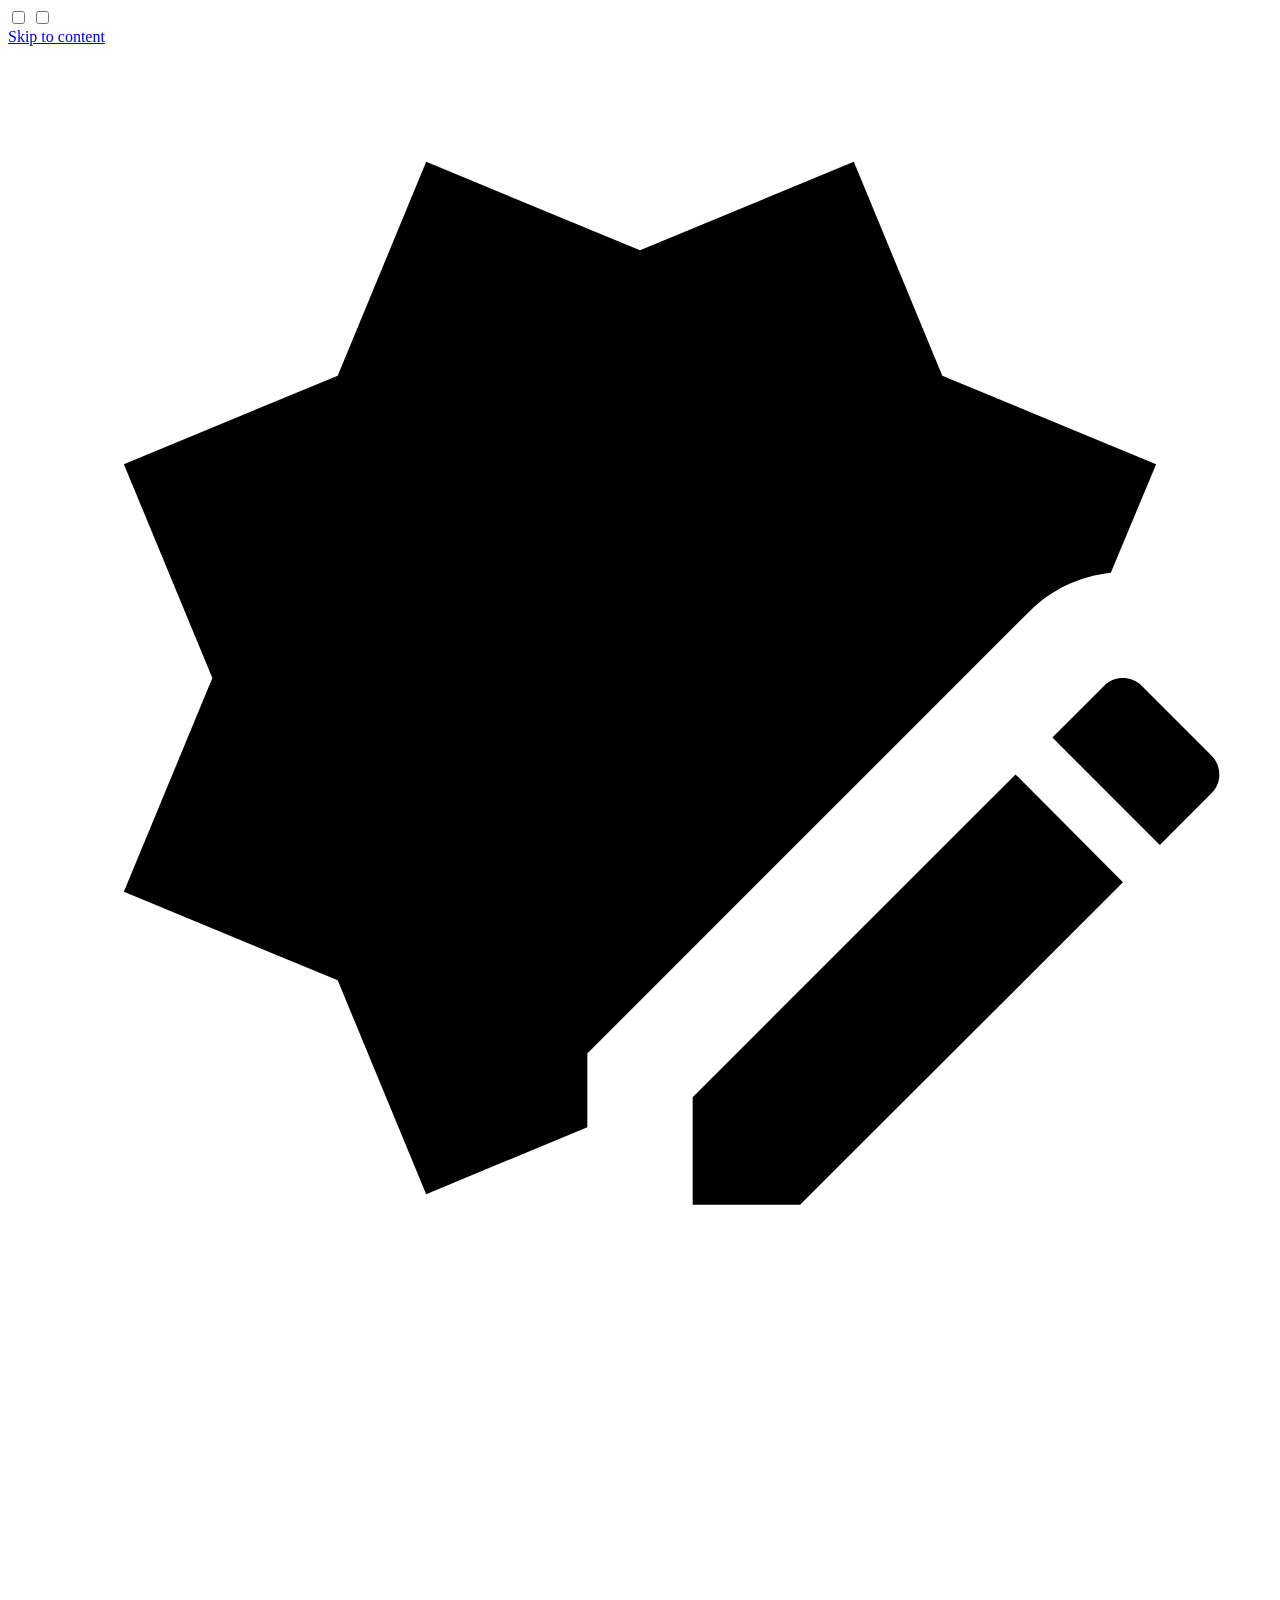
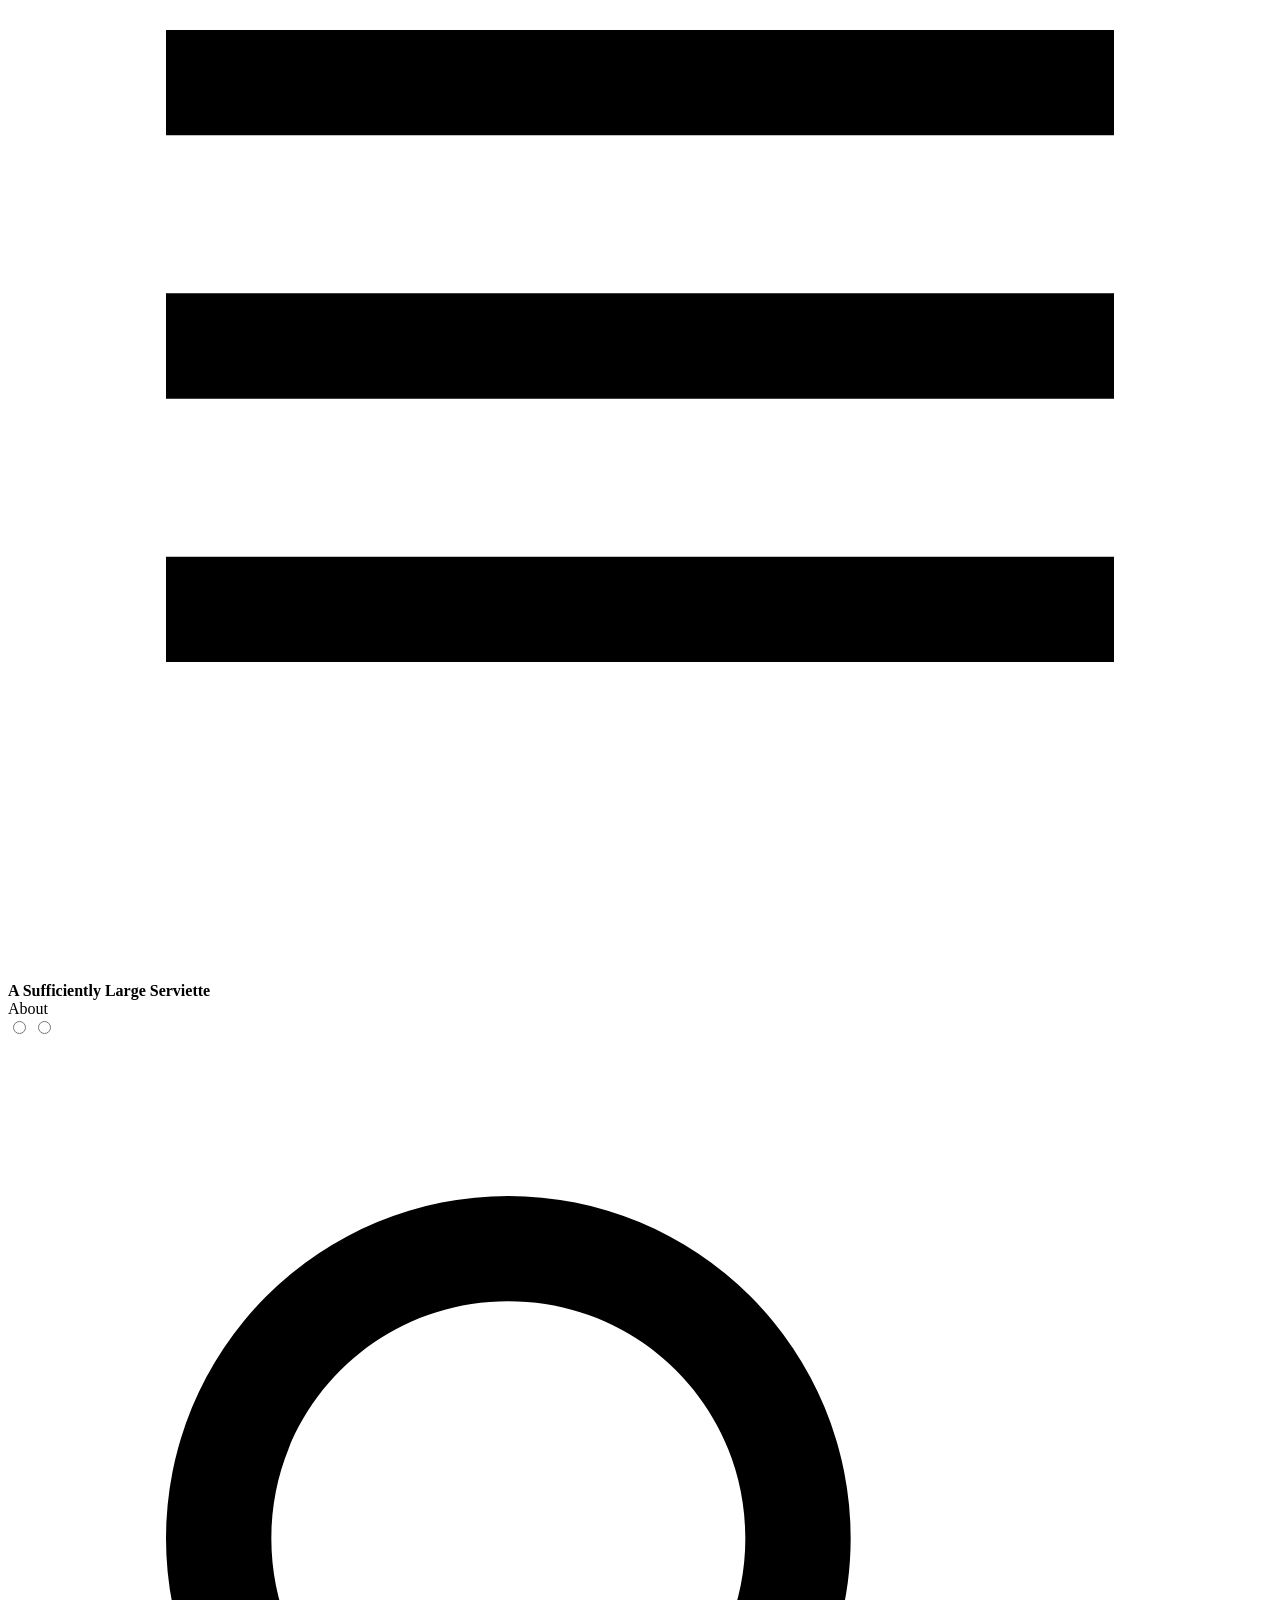
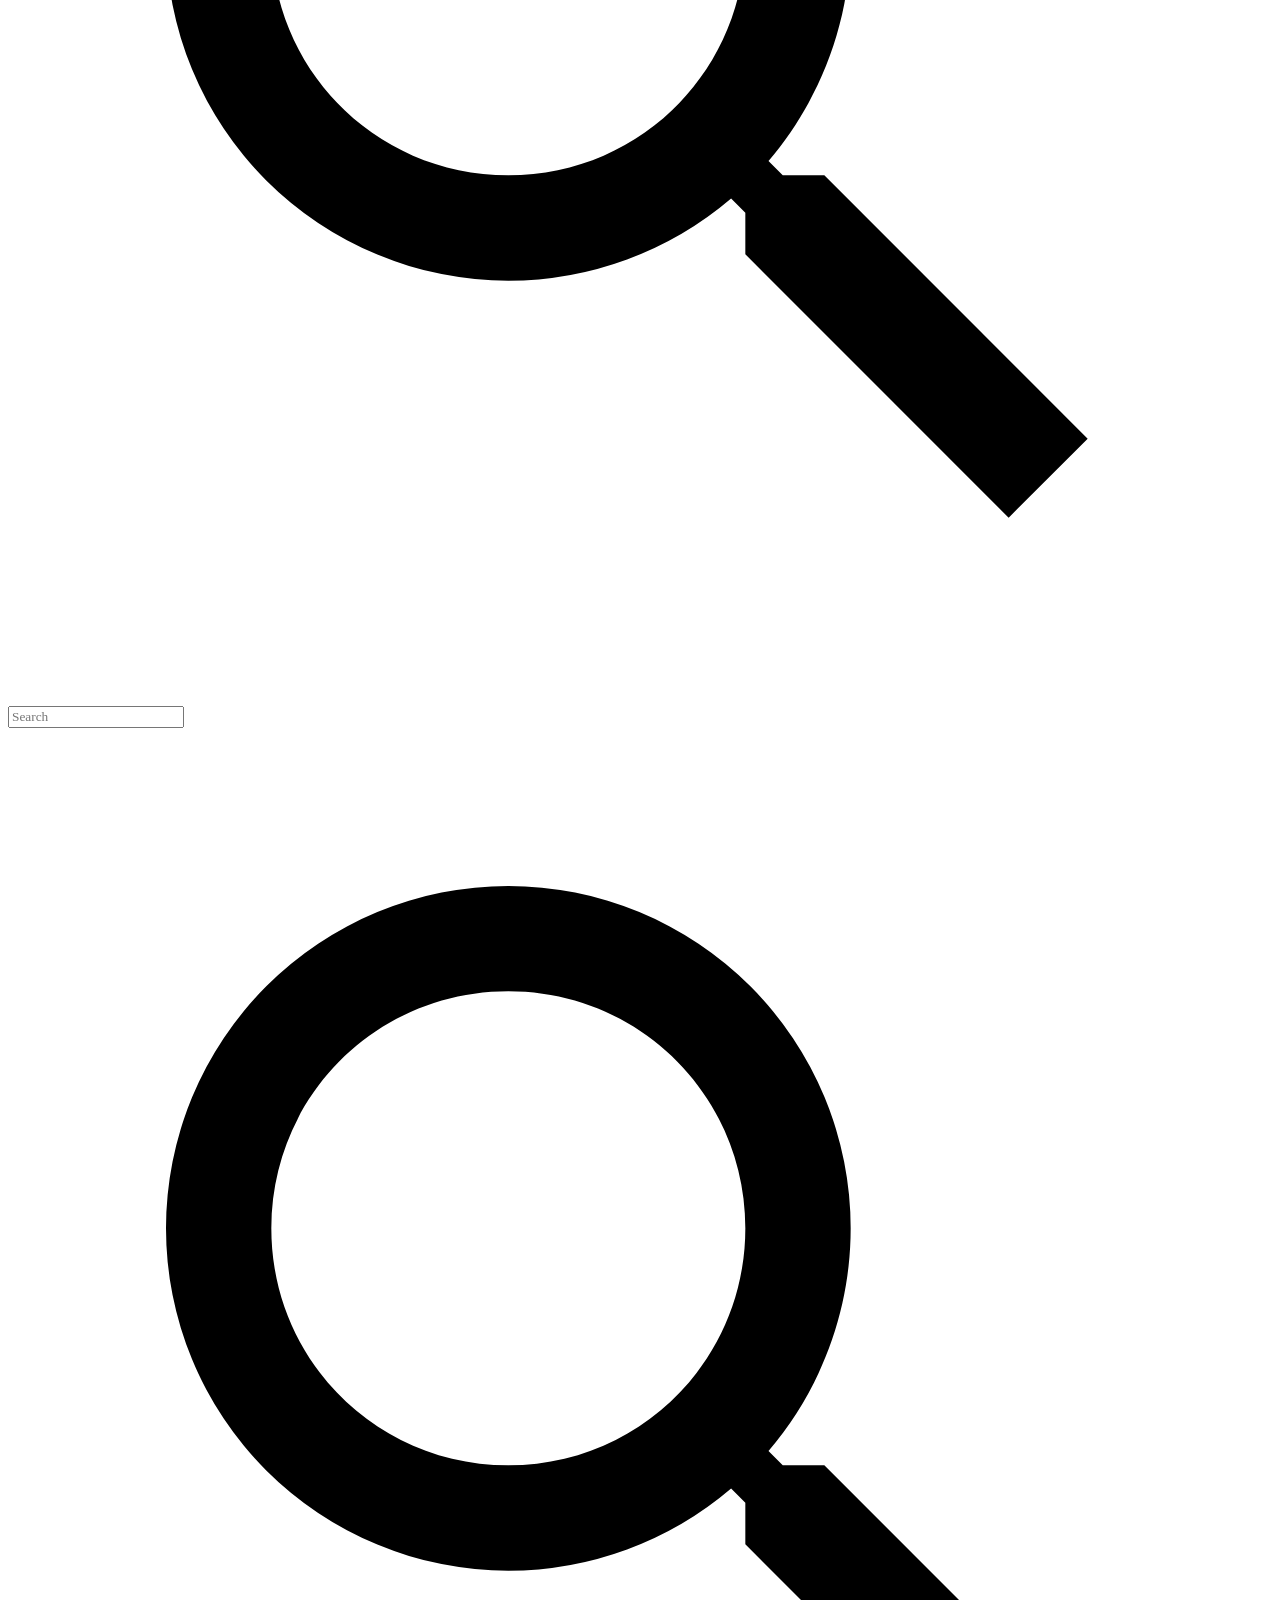
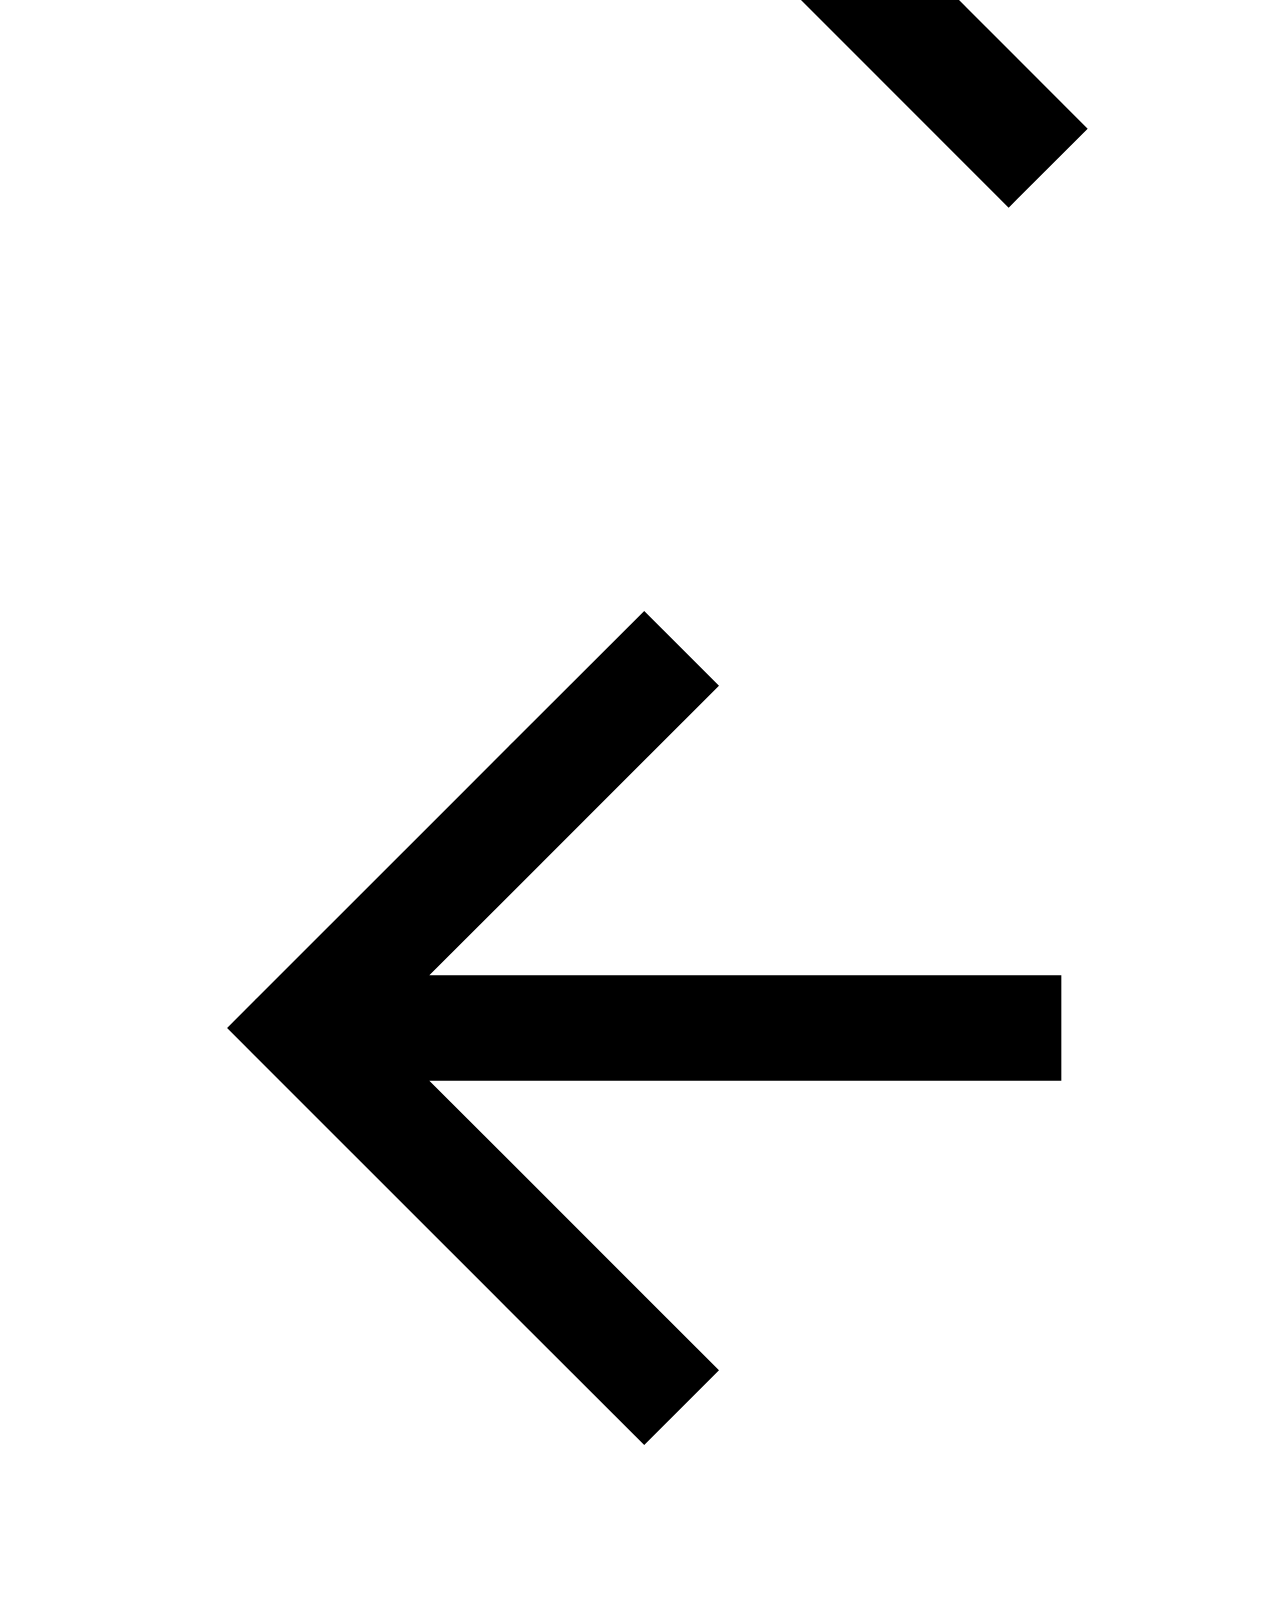
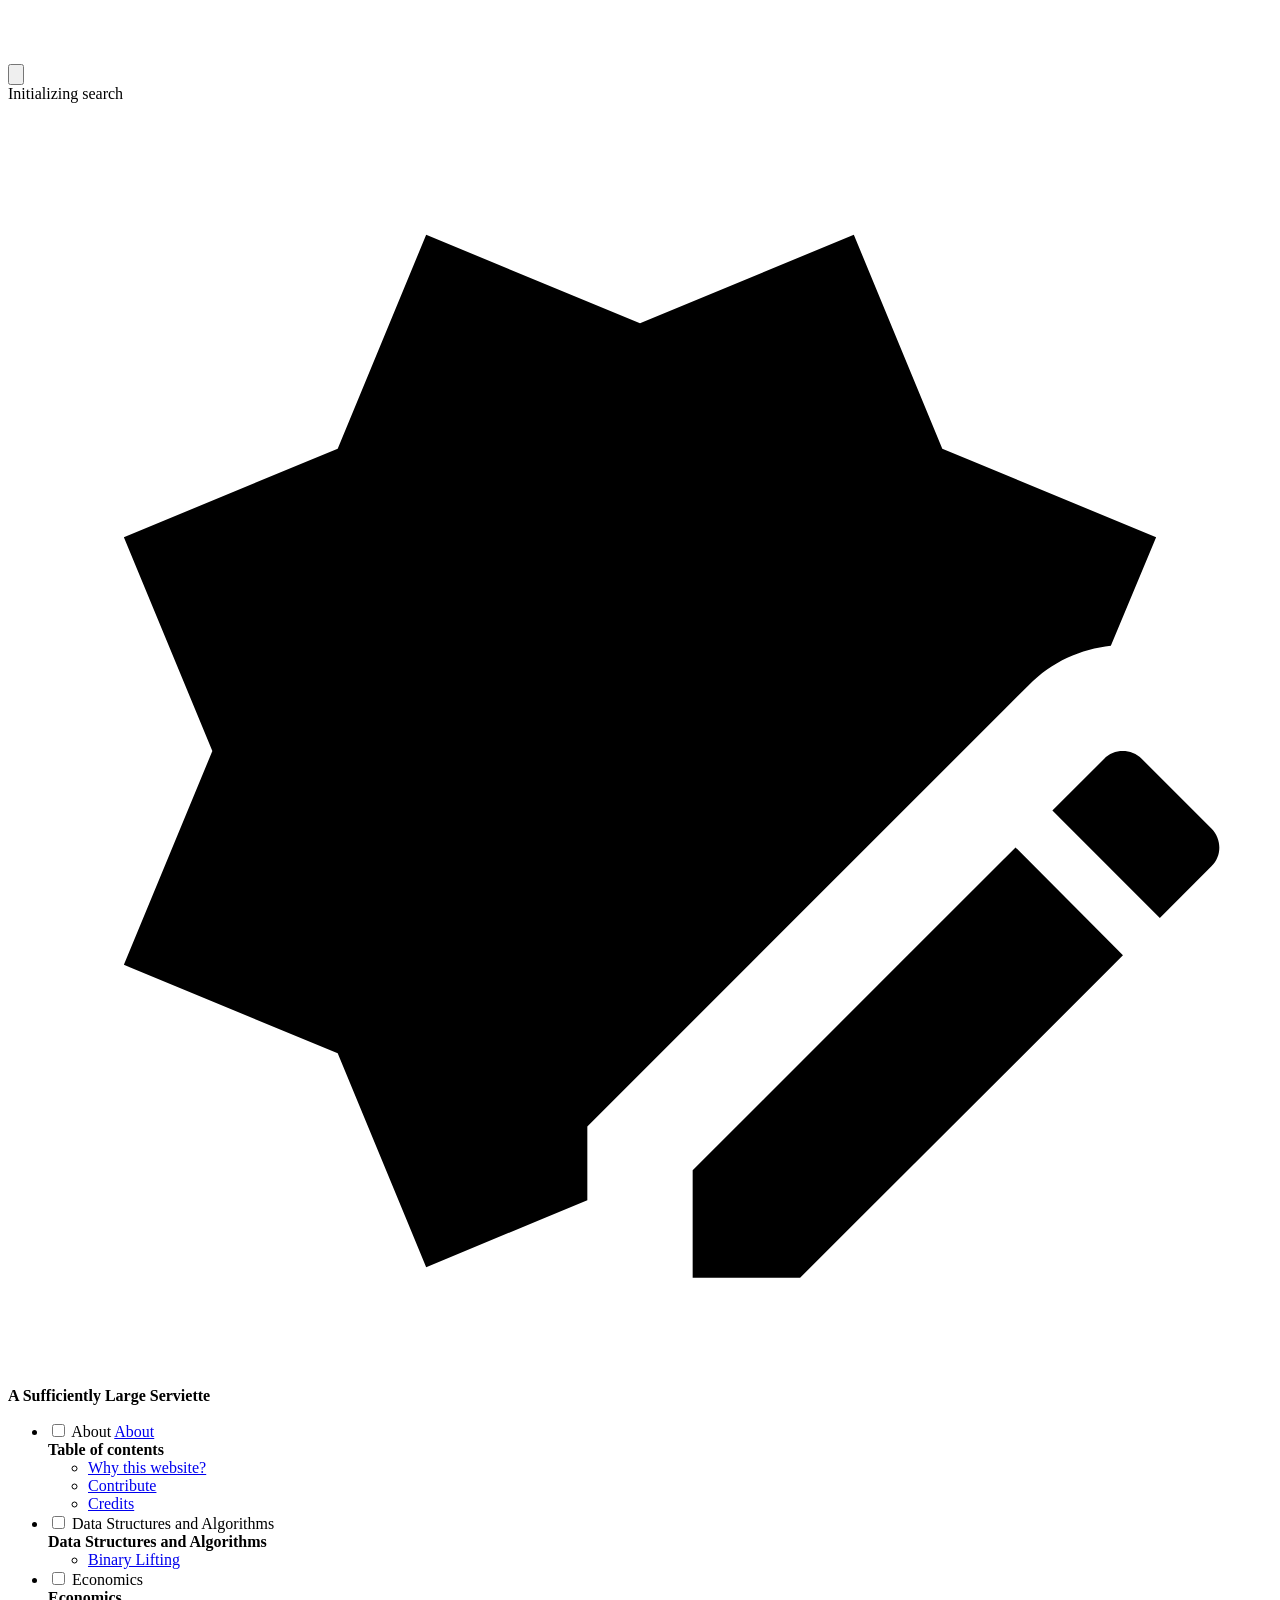
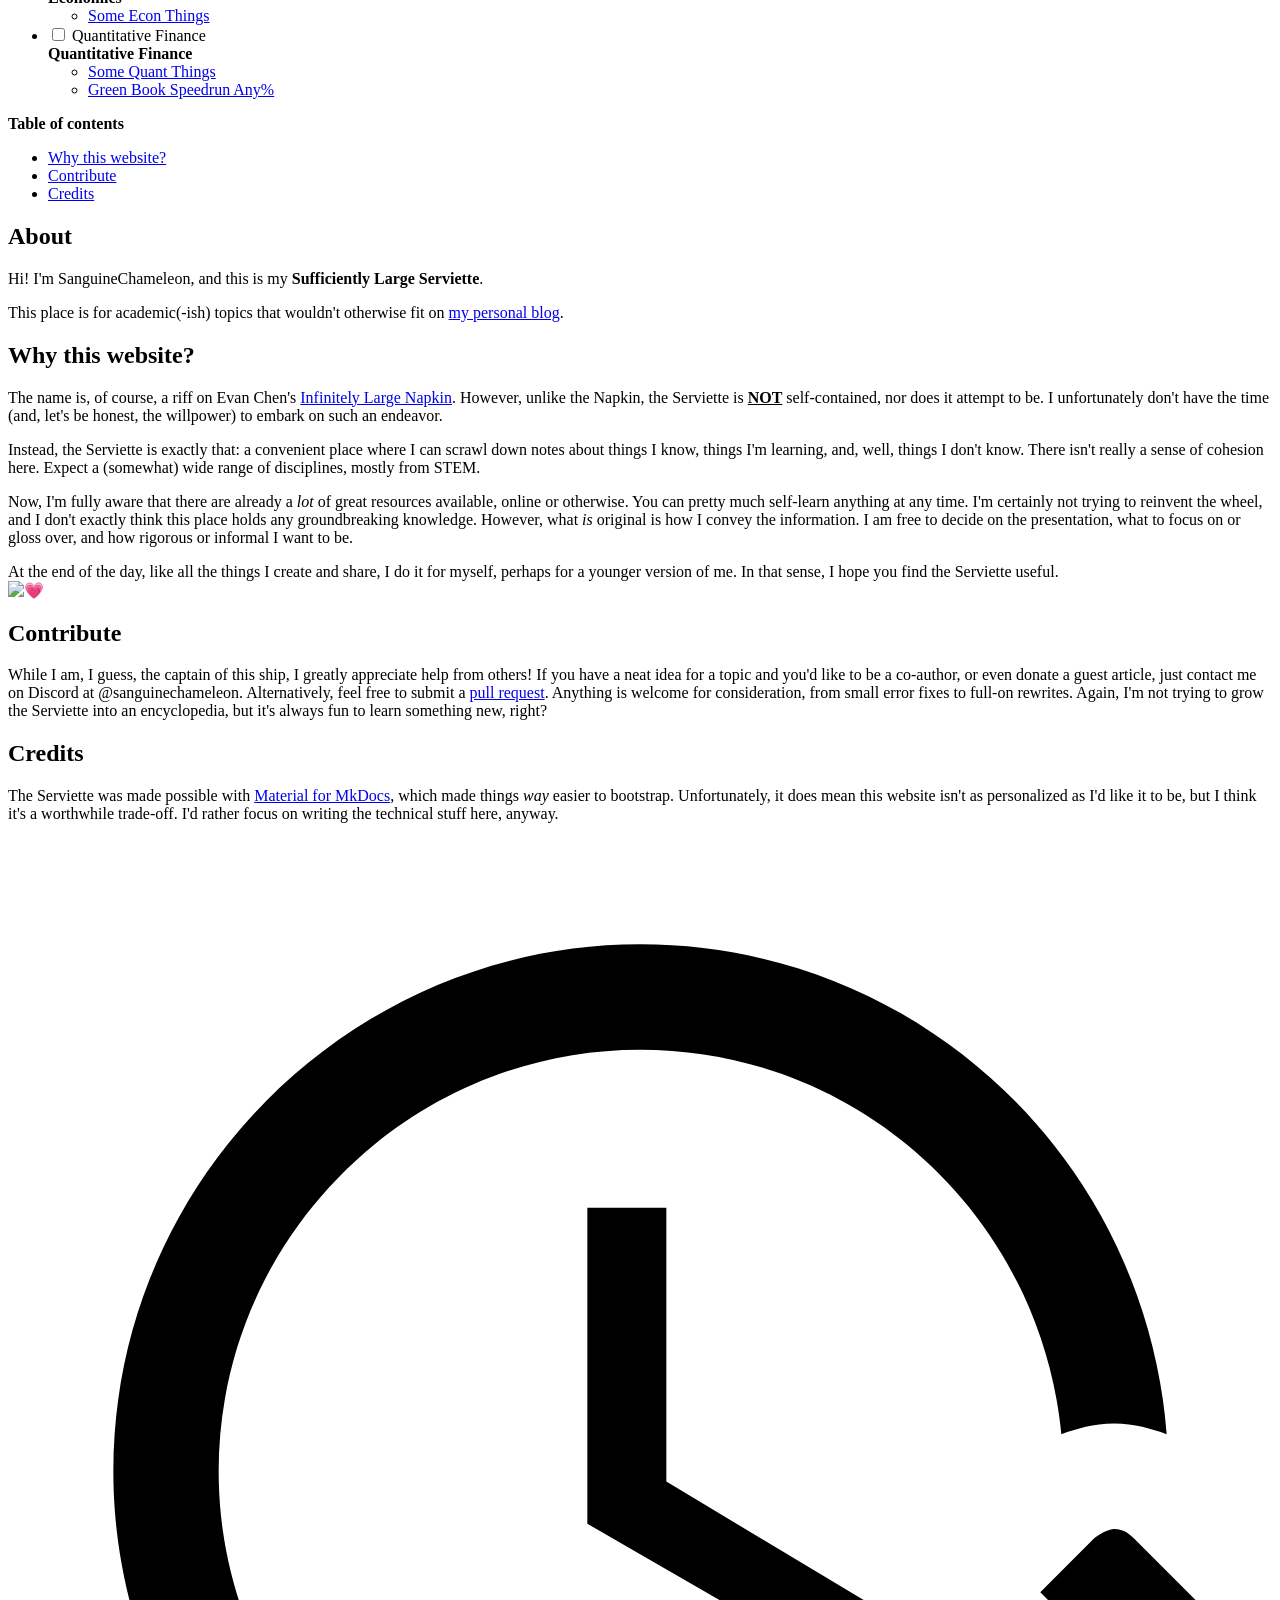
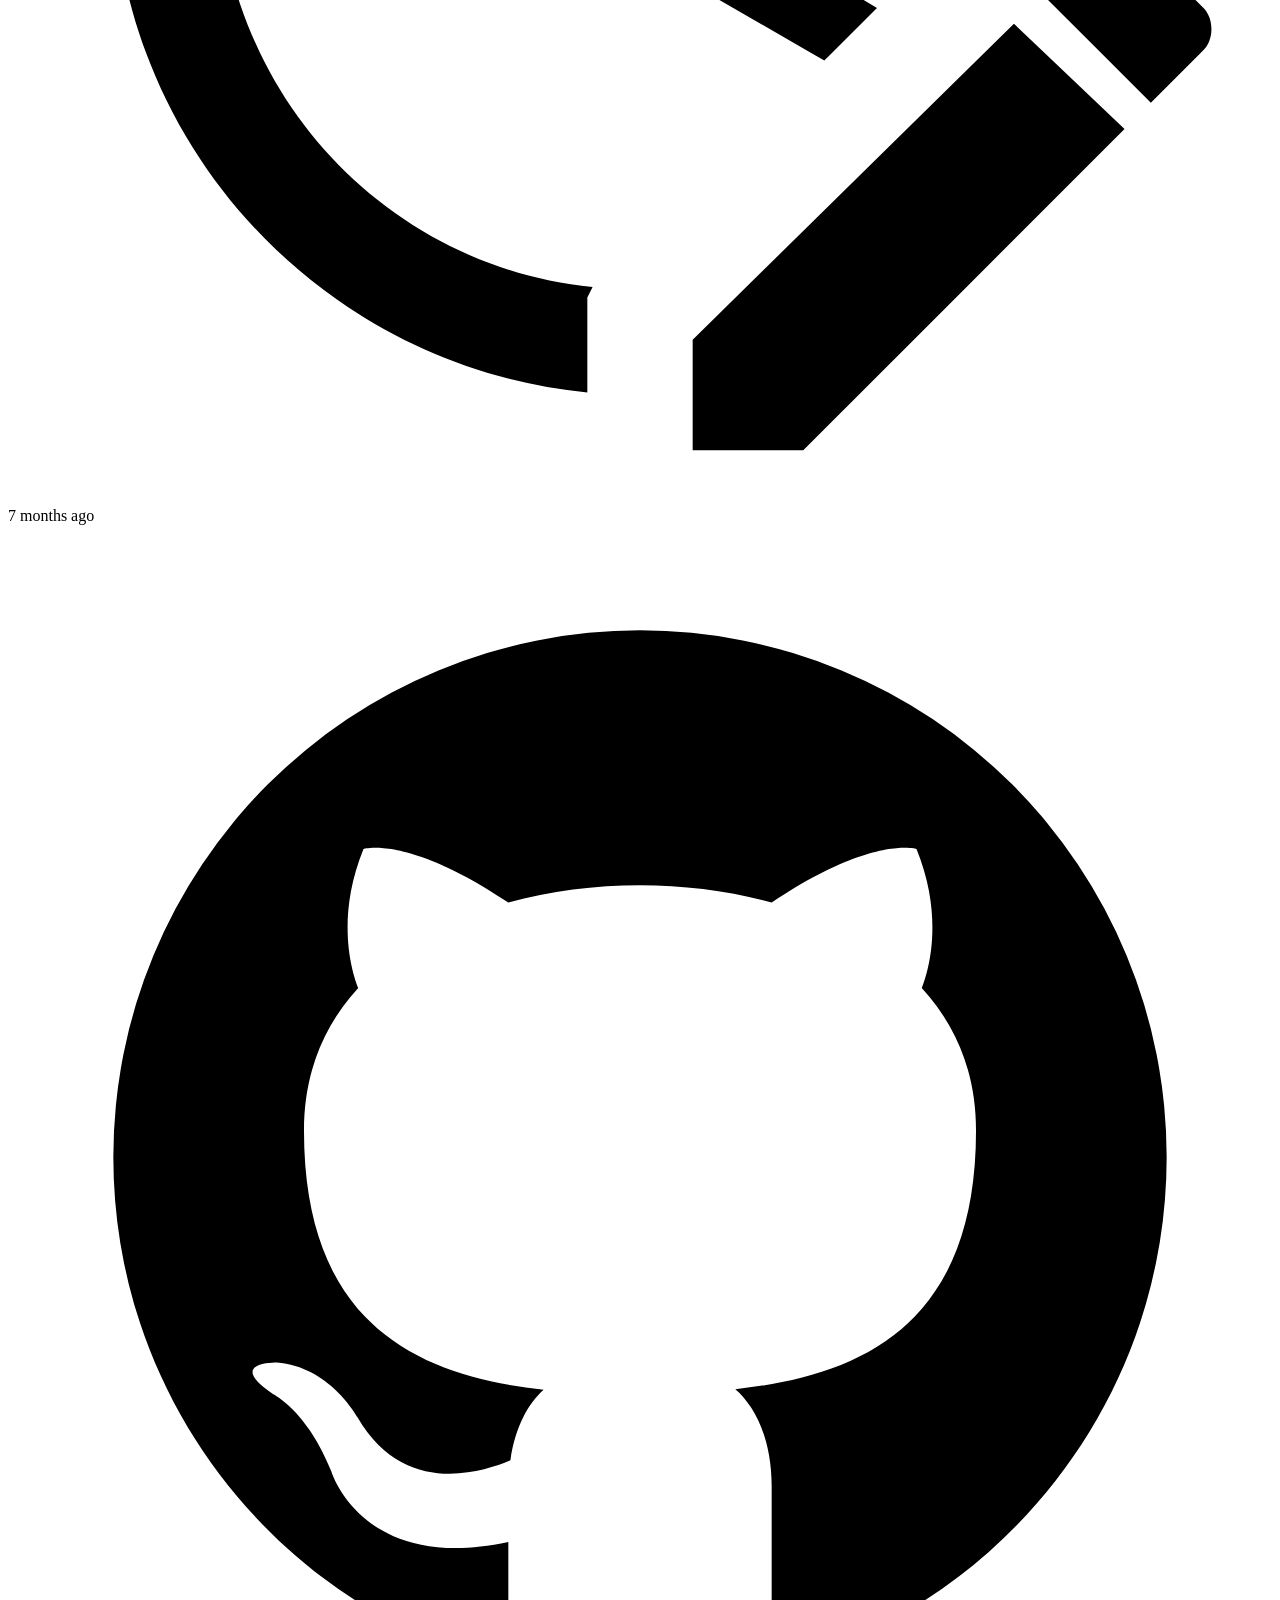
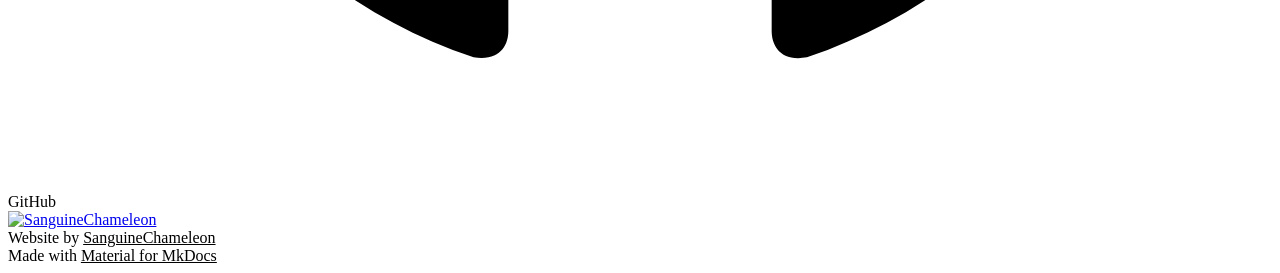
==== index.html @ 33e7d23e "Deployed ca26d38 with MkDocs version: 1.6.1" ====
<!doctype html>
<html lang="en" class="no-js">
  <head>
    
      <meta charset="utf-8">
      <meta name="viewport" content="width=device-width,initial-scale=1">
      
      
      
        <link rel="canonical" href="https://sanguinecha.me/serviette/">
      
      
      
        <link rel="next" href="binary-lifting/">
      
      
        
      
      
      <link rel="icon" href="images/favicon.svg">
      <meta name="generator" content="mkdocs-1.6.1, mkdocs-material-9.7.7">
    
    
      
        <title>A Sufficiently Large Serviette</title>
      
    
    
      <link rel="stylesheet" href="assets/stylesheets/main.ec1eaa64.min.css">
      
        
        <link rel="stylesheet" href="assets/stylesheets/palette.ab4e12ef.min.css">
      
      


    
    
      
    
    
      
        
        
        <link rel="preconnect" href="https://fonts.gstatic.com" crossorigin>
        <link rel="stylesheet" href="https://fonts.googleapis.com/css?family=Roboto:300,300i,400,400i,700,700i%7CRoboto+Mono:400,400i,700,700i&display=fallback">
        <style>:root{--md-text-font:"Roboto";--md-code-font:"Roboto Mono"}</style>
      
    
    
      <link rel="stylesheet" href="css/timeago.css">
    
      <link rel="stylesheet" href="stylesheets/extra.css">
    
    <script>__md_scope=new URL(".",location),__md_hash=e=>[...e].reduce(((e,_)=>(e<<5)-e+_.charCodeAt(0)),0),__md_get=(e,_=localStorage,t=__md_scope)=>JSON.parse(_.getItem(t.pathname+"."+e)),__md_set=(e,_,t=localStorage,a=__md_scope)=>{try{t.setItem(a.pathname+"."+e,JSON.stringify(_))}catch(e){}}</script>
    
      

    
    
<link href="https://fonts.googleapis.com/css2?family=Noto+Sans+Display:ital,wght@0,100..900;1,100..900&family=Noto+Sans+Mono:wght@100..900&display=swap" rel="stylesheet" />

  </head>
  
  
    
    
      
    
    
    
    
    <body dir="ltr" data-md-color-scheme="default" data-md-color-primary="blue-grey" data-md-color-accent="indigo">
  
    
    <input class="md-toggle" data-md-toggle="drawer" type="checkbox" id="__drawer" autocomplete="off">
    <input class="md-toggle" data-md-toggle="search" type="checkbox" id="__search" autocomplete="off">
    <label class="md-overlay" for="__drawer"></label>
    <div data-md-component="skip">
      
        
        <a href="#about" class="md-skip">
          Skip to content
        </a>
      
    </div>
    <div data-md-component="announce">
      
    </div>
    
    
      

  

<header class="md-header md-header--shadow" data-md-component="header">
  <nav class="md-header__inner md-grid" aria-label="Header">
    <a href="." title="A Sufficiently Large Serviette" class="md-header__button md-logo" aria-label="A Sufficiently Large Serviette" data-md-component="logo">
      
  
  <svg xmlns="http://www.w3.org/2000/svg" viewBox="0 0 24 24"><path d="M2.2 16.06 3.88 12 2.2 7.94l4.06-1.68L7.94 2.2 12 3.88l4.06-1.68 1.68 4.06 4.06 1.68-.86 2.06c-.56.06-1.12.3-1.56.75L11 19.13v1.4L7.94 21.8l-1.68-4.06zm17.63-2.93.98-.98c.19-.2.52-.2.72 0l1.32 1.32c.2.2.2.53 0 .72l-.98.98zm1.34 2.75L15.04 22H13v-2.04l6.13-6.13z"/></svg>

    </a>
    <label class="md-header__button md-icon" for="__drawer">
      
      <svg xmlns="http://www.w3.org/2000/svg" viewBox="0 0 24 24"><path d="M3 6h18v2H3zm0 5h18v2H3zm0 5h18v2H3z"/></svg>
    </label>
    <div class="md-header__title" data-md-component="header-title">
      <div class="md-header__ellipsis">
        <div class="md-header__topic">
          <span class="md-ellipsis">
            A Sufficiently Large Serviette
          </span>
        </div>
        <div class="md-header__topic" data-md-component="header-topic">
          <span class="md-ellipsis">
            
              About
            
          </span>
        </div>
      </div>
    </div>
    
      
        <form class="md-header__option" data-md-component="palette">
  
    
    
    
    <input class="md-option" data-md-color-media="(prefers-color-scheme: light)" data-md-color-scheme="default" data-md-color-primary="blue-grey" data-md-color-accent="indigo"  aria-label="Switch to dark mode"  type="radio" name="__palette" id="__palette_0">
    
      <label class="md-header__button md-icon" title="Switch to dark mode" for="__palette_1" hidden>
        <svg xmlns="http://www.w3.org/2000/svg" viewBox="0 0 24 24"><path d="M12 2A10 10 0 0 0 2 12a10 10 0 0 0 10 10 10 10 0 0 0 10-10A10 10 0 0 0 12 2m0 2a8 8 0 0 1 8 8 8 8 0 0 1-8 8z"/></svg>
      </label>
    
  
    
    
    
    <input class="md-option" data-md-color-media="(prefers-color-scheme: dark)" data-md-color-scheme="slate" data-md-color-primary="blue-grey" data-md-color-accent="indigo"  aria-label="Switch to light mode"  type="radio" name="__palette" id="__palette_1">
    
      <label class="md-header__button md-icon" title="Switch to light mode" for="__palette_0" hidden>
        <svg xmlns="http://www.w3.org/2000/svg" viewBox="0 0 24 24"><path d="M12 2A10 10 0 0 0 2 12a10 10 0 0 0 10 10 10 10 0 0 0 10-10A10 10 0 0 0 12 2m0 2a8 8 0 0 1 8 8 8 8 0 0 1-8 8z"/></svg>
      </label>
    
  
</form>
      
    
    
      <script>var palette=__md_get("__palette");if(palette&&palette.color){if("(prefers-color-scheme)"===palette.color.media){var media=matchMedia("(prefers-color-scheme: light)"),input=document.querySelector(media.matches?"[data-md-color-media='(prefers-color-scheme: light)']":"[data-md-color-media='(prefers-color-scheme: dark)']");palette.color.media=input.getAttribute("data-md-color-media"),palette.color.scheme=input.getAttribute("data-md-color-scheme"),palette.color.primary=input.getAttribute("data-md-color-primary"),palette.color.accent=input.getAttribute("data-md-color-accent")}for(var[key,value]of Object.entries(palette.color))document.body.setAttribute("data-md-color-"+key,value)}</script>
    
    
    
      
      
        <label class="md-header__button md-icon" for="__search">
          
          <svg xmlns="http://www.w3.org/2000/svg" viewBox="0 0 24 24"><path d="M9.5 3A6.5 6.5 0 0 1 16 9.5c0 1.61-.59 3.09-1.56 4.23l.27.27h.79l5 5-1.5 1.5-5-5v-.79l-.27-.27A6.52 6.52 0 0 1 9.5 16 6.5 6.5 0 0 1 3 9.5 6.5 6.5 0 0 1 9.5 3m0 2C7 5 5 7 5 9.5S7 14 9.5 14 14 12 14 9.5 12 5 9.5 5"/></svg>
        </label>
        <div class="md-search" data-md-component="search" role="dialog">
  <label class="md-search__overlay" for="__search"></label>
  <div class="md-search__inner" role="search">
    <form class="md-search__form" name="search">
      <input type="text" class="md-search__input" name="query" aria-label="Search" placeholder="Search" autocapitalize="off" autocorrect="off" autocomplete="off" spellcheck="false" data-md-component="search-query" required>
      <label class="md-search__icon md-icon" for="__search">
        
        <svg xmlns="http://www.w3.org/2000/svg" viewBox="0 0 24 24"><path d="M9.5 3A6.5 6.5 0 0 1 16 9.5c0 1.61-.59 3.09-1.56 4.23l.27.27h.79l5 5-1.5 1.5-5-5v-.79l-.27-.27A6.52 6.52 0 0 1 9.5 16 6.5 6.5 0 0 1 3 9.5 6.5 6.5 0 0 1 9.5 3m0 2C7 5 5 7 5 9.5S7 14 9.5 14 14 12 14 9.5 12 5 9.5 5"/></svg>
        
        <svg xmlns="http://www.w3.org/2000/svg" viewBox="0 0 24 24"><path d="M20 11v2H8l5.5 5.5-1.42 1.42L4.16 12l7.92-7.92L13.5 5.5 8 11z"/></svg>
      </label>
      <nav class="md-search__options" aria-label="Search">
        
        <button type="reset" class="md-search__icon md-icon" title="Clear" aria-label="Clear" tabindex="-1">
          
          <svg xmlns="http://www.w3.org/2000/svg" viewBox="0 0 24 24"><path d="M19 6.41 17.59 5 12 10.59 6.41 5 5 6.41 10.59 12 5 17.59 6.41 19 12 13.41 17.59 19 19 17.59 13.41 12z"/></svg>
        </button>
      </nav>
      
        <div class="md-search__suggest" data-md-component="search-suggest"></div>
      
    </form>
    <div class="md-search__output">
      <div class="md-search__scrollwrap" tabindex="0" data-md-scrollfix>
        <div class="md-search-result" data-md-component="search-result">
          <div class="md-search-result__meta">
            Initializing search
          </div>
          <ol class="md-search-result__list" role="presentation"></ol>
        </div>
      </div>
    </div>
  </div>
</div>
      
    
    
  </nav>
  
</header>
    
    <div class="md-container" data-md-component="container">
      
      
        
          
        
      
      <main class="md-main" data-md-component="main">
        <div class="md-main__inner md-grid">
          
            
              
              <div class="md-sidebar md-sidebar--primary" data-md-component="sidebar" data-md-type="navigation" >
                <div class="md-sidebar__scrollwrap">
                  <div class="md-sidebar__inner">
                    



<nav class="md-nav md-nav--primary" aria-label="Navigation" data-md-level="0">
  <label class="md-nav__title" for="__drawer">
    <a href="." title="A Sufficiently Large Serviette" class="md-nav__button md-logo" aria-label="A Sufficiently Large Serviette" data-md-component="logo">
      
  
  <svg xmlns="http://www.w3.org/2000/svg" viewBox="0 0 24 24"><path d="M2.2 16.06 3.88 12 2.2 7.94l4.06-1.68L7.94 2.2 12 3.88l4.06-1.68 1.68 4.06 4.06 1.68-.86 2.06c-.56.06-1.12.3-1.56.75L11 19.13v1.4L7.94 21.8l-1.68-4.06zm17.63-2.93.98-.98c.19-.2.52-.2.72 0l1.32 1.32c.2.2.2.53 0 .72l-.98.98zm1.34 2.75L15.04 22H13v-2.04l6.13-6.13z"/></svg>

    </a>
    A Sufficiently Large Serviette
  </label>
  
  <ul class="md-nav__list" data-md-scrollfix>
    
      
      
  
  
    
  
  
  
    <li class="md-nav__item md-nav__item--active">
      
      <input class="md-nav__toggle md-toggle" type="checkbox" id="__toc">
      
      
        
      
      
        <label class="md-nav__link md-nav__link--active" for="__toc">
          
  
  
  <span class="md-ellipsis">
    
  
    About
  

    
  </span>
  
  

          <span class="md-nav__icon md-icon"></span>
        </label>
      
      <a href="." class="md-nav__link md-nav__link--active">
        
  
  
  <span class="md-ellipsis">
    
  
    About
  

    
  </span>
  
  

      </a>
      
        

<nav class="md-nav md-nav--secondary" aria-label="Table of contents">
  
  
  
    
  
  
    <label class="md-nav__title" for="__toc">
      <span class="md-nav__icon md-icon"></span>
      Table of contents
    </label>
    <ul class="md-nav__list" data-md-component="toc" data-md-scrollfix>
      
        <li class="md-nav__item">
  <a href="#why-this-website" class="md-nav__link">
    <span class="md-ellipsis">
      
        Why this website?
      
    </span>
  </a>
  
</li>
      
        <li class="md-nav__item">
  <a href="#contribute" class="md-nav__link">
    <span class="md-ellipsis">
      
        Contribute
      
    </span>
  </a>
  
</li>
      
        <li class="md-nav__item">
  <a href="#credits" class="md-nav__link">
    <span class="md-ellipsis">
      
        Credits
      
    </span>
  </a>
  
</li>
      
    </ul>
  
</nav>
      
    </li>
  

    
      
      
  
  
  
  
    
    
    
    
    
    <li class="md-nav__item md-nav__item--nested">
      
        
        
        <input class="md-nav__toggle md-toggle " type="checkbox" id="__nav_2" >
        
          
          <label class="md-nav__link" for="__nav_2" id="__nav_2_label" tabindex="0">
            
  
  
  <span class="md-ellipsis">
    
  
    Data Structures and Algorithms
  

    
  </span>
  
  

            <span class="md-nav__icon md-icon"></span>
          </label>
        
        <nav class="md-nav" data-md-level="1" aria-labelledby="__nav_2_label" aria-expanded="false">
          <label class="md-nav__title" for="__nav_2">
            <span class="md-nav__icon md-icon"></span>
            
  
    Data Structures and Algorithms
  

          </label>
          <ul class="md-nav__list" data-md-scrollfix>
            
              
                
  
  
  
  
    <li class="md-nav__item">
      <a href="binary-lifting/" class="md-nav__link">
        
  
  
  <span class="md-ellipsis">
    
  
    Binary Lifting
  

    
  </span>
  
  

      </a>
    </li>
  

              
            
          </ul>
        </nav>
      
    </li>
  

    
      
      
  
  
  
  
    
    
    
    
    
    <li class="md-nav__item md-nav__item--nested">
      
        
        
        <input class="md-nav__toggle md-toggle " type="checkbox" id="__nav_3" >
        
          
          <label class="md-nav__link" for="__nav_3" id="__nav_3_label" tabindex="0">
            
  
  
  <span class="md-ellipsis">
    
  
    Economics
  

    
  </span>
  
  

            <span class="md-nav__icon md-icon"></span>
          </label>
        
        <nav class="md-nav" data-md-level="1" aria-labelledby="__nav_3_label" aria-expanded="false">
          <label class="md-nav__title" for="__nav_3">
            <span class="md-nav__icon md-icon"></span>
            
  
    Economics
  

          </label>
          <ul class="md-nav__list" data-md-scrollfix>
            
              
                
  
  
  
  
    <li class="md-nav__item">
      <a href="some-econ-things/" class="md-nav__link">
        
  
  
  <span class="md-ellipsis">
    
  
    Some Econ Things
  

    
  </span>
  
  

      </a>
    </li>
  

              
            
          </ul>
        </nav>
      
    </li>
  

    
      
      
  
  
  
  
    
    
    
    
    
    <li class="md-nav__item md-nav__item--nested">
      
        
        
        <input class="md-nav__toggle md-toggle " type="checkbox" id="__nav_4" >
        
          
          <label class="md-nav__link" for="__nav_4" id="__nav_4_label" tabindex="0">
            
  
  
  <span class="md-ellipsis">
    
  
    Quantitative Finance
  

    
  </span>
  
  

            <span class="md-nav__icon md-icon"></span>
          </label>
        
        <nav class="md-nav" data-md-level="1" aria-labelledby="__nav_4_label" aria-expanded="false">
          <label class="md-nav__title" for="__nav_4">
            <span class="md-nav__icon md-icon"></span>
            
  
    Quantitative Finance
  

          </label>
          <ul class="md-nav__list" data-md-scrollfix>
            
              
                
  
  
  
  
    <li class="md-nav__item">
      <a href="some-quant-things/" class="md-nav__link">
        
  
  
  <span class="md-ellipsis">
    
  
    Some Quant Things
  

    
  </span>
  
  

      </a>
    </li>
  

              
            
              
                
  
  
  
  
    <li class="md-nav__item">
      <a href="green-book/" class="md-nav__link">
        
  
  
  <span class="md-ellipsis">
    
  
    Green Book Speedrun Any%
  

    
  </span>
  
  

      </a>
    </li>
  

              
            
          </ul>
        </nav>
      
    </li>
  

    
  </ul>
</nav>
                  </div>
                </div>
              </div>
            
            
              
              <div class="md-sidebar md-sidebar--secondary" data-md-component="sidebar" data-md-type="toc" >
                <div class="md-sidebar__scrollwrap">
                  <div class="md-sidebar__inner">
                    

<nav class="md-nav md-nav--secondary" aria-label="Table of contents">
  
  
  
    
  
  
    <label class="md-nav__title" for="__toc">
      <span class="md-nav__icon md-icon"></span>
      Table of contents
    </label>
    <ul class="md-nav__list" data-md-component="toc" data-md-scrollfix>
      
        <li class="md-nav__item">
  <a href="#why-this-website" class="md-nav__link">
    <span class="md-ellipsis">
      
        Why this website?
      
    </span>
  </a>
  
</li>
      
        <li class="md-nav__item">
  <a href="#contribute" class="md-nav__link">
    <span class="md-ellipsis">
      
        Contribute
      
    </span>
  </a>
  
</li>
      
        <li class="md-nav__item">
  <a href="#credits" class="md-nav__link">
    <span class="md-ellipsis">
      
        Credits
      
    </span>
  </a>
  
</li>
      
    </ul>
  
</nav>
                  </div>
                </div>
              </div>
            
          
          
            <div class="md-content" data-md-component="content">
              
              <article class="md-content__inner md-typeset">
                
                  



<h1 id="about">About</h1>
<p>Hi! I'm SanguineChameleon, and this is my <strong>Sufficiently Large Serviette</strong>.</p>
<p>This place is for academic(-ish) topics that wouldn't otherwise fit on <a href="https://sanguinecha.me/leon">my personal blog</a>.</p>
<h2 id="why-this-website">Why this website?</h2>
<p>The name is, of course, a riff on Evan Chen's <a href="https://web.evanchen.cc/napkin.html">Infinitely Large Napkin</a>. However, unlike the Napkin, the Serviette is <strong style="text-decoration: underline">NOT</strong> self-contained, nor does it attempt to be. I unfortunately don't have the time (and, let's be honest, the willpower) to embark on such an endeavor.</p>
<p>Instead, the Serviette is exactly that: a convenient place where I can scrawl down notes about things I know, things I'm learning, and, well, things I don't know. There isn't really a sense of cohesion here. Expect a (somewhat) wide range of disciplines, mostly from STEM.</p>
<p>Now, I'm fully aware that there are already a <em>lot</em> of great resources available, online or otherwise. You can pretty much self-learn anything at any time. I'm certainly not trying to reinvent the wheel, and I don't exactly think this place holds any groundbreaking knowledge. However, what <em>is</em> original is how I convey the information. I am free to decide on the presentation, what to focus on or gloss over, and how rigorous or informal I want to be.</p>
<p>At the end of the day, like all the things I create and share, I do it for myself, perhaps for a younger version of me. In that sense, I hope you find the Serviette useful. <img alt="💗" class="twemoji" src="https://cdn.jsdelivr.net/gh/jdecked/twemoji@16.0.1/assets/svg/1f497.svg" title=":heartpulse:" /></p>
<h2 id="contribute">Contribute</h2>
<p>While I am, I guess, the captain of this ship, I greatly appreciate help from others! If you have a neat idea for a topic and you'd like to be a co-author, or even donate a guest article, just contact me on Discord at <code>@sanguinechameleon</code>. Alternatively, feel free to submit a <a href="https://github.com/SanguineChameleon/serviette/pulls">pull request</a>. Anything is welcome for consideration, from small error fixes to full-on rewrites. Again, I'm not trying to grow the Serviette into an encyclopedia, but it's always fun to learn something new, right?</p>
<h2 id="credits">Credits</h2>
<p>The Serviette was made possible with <a href="https://squidfunk.github.io/mkdocs-material/">Material for MkDocs</a>, which made things <em>way</em> easier to bootstrap. Unfortunately, it does mean this website isn't as personalized as I'd like it to be, but I think it's a worthwhile trade-off. I'd rather focus on writing the technical stuff here, anyway.</p>







  
    
  
  


  <aside class="md-source-file">
    
      
  <span class="md-source-file__fact">
    <span class="md-icon" title="Last update">
      <svg xmlns="http://www.w3.org/2000/svg" viewBox="0 0 24 24"><path d="M21 13.1c-.1 0-.3.1-.4.2l-1 1 2.1 2.1 1-1c.2-.2.2-.6 0-.8l-1.3-1.3c-.1-.1-.2-.2-.4-.2m-1.9 1.8-6.1 6V23h2.1l6.1-6.1zM12.5 7v5.2l4 2.4-1 1L11 13V7zM11 21.9c-5.1-.5-9-4.8-9-9.9C2 6.5 6.5 2 12 2c5.3 0 9.6 4.1 10 9.3-.3-.1-.6-.2-1-.2s-.7.1-1 .2C19.6 7.2 16.2 4 12 4c-4.4 0-8 3.6-8 8 0 4.1 3.1 7.5 7.1 7.9l-.1.2z"/></svg>
    </span>
    <span class="git-revision-date-localized-plugin git-revision-date-localized-plugin-timeago" title="April 17, 2026 19:45:28 UTC"><span class="timeago" datetime="2026-04-17T19:45:28+00:00" locale="en"></span></span><span class="git-revision-date-localized-plugin git-revision-date-localized-plugin-iso_date" title="April 17, 2026 19:45:28 UTC">2026-04-17</span>
  </span>

    
    
    
    
      
  <span class="md-source-file__fact">
    
      
  <span class="md-icon" title="Contributors">
    <svg xmlns="http://www.w3.org/2000/svg" viewBox="0 0 24 24"><path d="M12 2A10 10 0 0 0 2 12c0 4.42 2.87 8.17 6.84 9.5.5.08.66-.23.66-.5v-1.69c-2.77.6-3.36-1.34-3.36-1.34-.46-1.16-1.11-1.47-1.11-1.47-.91-.62.07-.6.07-.6 1 .07 1.53 1.03 1.53 1.03.87 1.52 2.34 1.07 2.91.83.09-.65.35-1.09.63-1.34-2.22-.25-4.55-1.11-4.55-4.92 0-1.11.38-2 1.03-2.71-.1-.25-.45-1.29.1-2.64 0 0 .84-.27 2.75 1.02.79-.22 1.65-.33 2.5-.33s1.71.11 2.5.33c1.91-1.29 2.75-1.02 2.75-1.02.55 1.35.2 2.39.1 2.64.65.71 1.03 1.6 1.03 2.71 0 3.82-2.34 4.66-4.57 4.91.36.31.69.92.69 1.85V21c0 .27.16.59.67.5C19.14 20.16 22 16.42 22 12A10 10 0 0 0 12 2"/></svg>
  </span>
  <span>GitHub</span>

    
    <nav>
      
        <a href="https://github.com/SanguineChameleon" class="md-author" title="@SanguineChameleon">
          
          <img src="https://avatars.githubusercontent.com/u/97085374?v=4&size=72" alt="SanguineChameleon">
        </a>
      
      
      
    </nav>
  </span>

    
  </aside>





                
              </article>
            </div>
          
          
<script>var target=document.getElementById(location.hash.slice(1));target&&target.name&&(target.checked=target.name.startsWith("__tabbed_"))</script>
        </div>
        
      </main>
      
        <footer class="md-footer">
  
  <div class="md-footer-meta md-typeset">
    <div class="md-footer-meta__inner md-grid">
      <div class="md-copyright">
  
    <div class="md-copyright__highlight">
      Website by <a class="" href="https://sanguinecha.me/leon">SanguineChameleon</a>
    </div>
  
  
    Made with
    <a href="https://squidfunk.github.io/mkdocs-material/" target="_blank" rel="noopener">
      Material for MkDocs
    </a>
  
</div>
      
    </div>
  </div>
</footer>
      
    </div>
    <div class="md-dialog" data-md-component="dialog">
      <div class="md-dialog__inner md-typeset"></div>
    </div>
    
    
    
      
      
      <script id="__config" type="application/json">{"annotate": null, "base": ".", "features": ["search.suggest", "search.highlight", "content.code.copy", "content.footnote.tooltips"], "search": "assets/javascripts/workers/search.2c215733.min.js", "tags": null, "translations": {"clipboard.copied": "Copied to clipboard", "clipboard.copy": "Copy to clipboard", "search.result.more.one": "1 more on this page", "search.result.more.other": "# more on this page", "search.result.none": "No matching documents", "search.result.one": "1 matching document", "search.result.other": "# matching documents", "search.result.placeholder": "Type to start searching", "search.result.term.missing": "Missing", "select.version": "Select version"}, "version": null}</script>
    
    
      <script src="assets/javascripts/bundle.d7400e89.min.js"></script>
      
        <script src="js/timeago.min.js"></script>
      
        <script src="js/timeago_mkdocs_material.js"></script>
      
        <script src="javascripts/mathjax.js"></script>
      
        <script src="https://unpkg.com/mathjax@3/es5/tex-mml-chtml.js"></script>
      
    
  </body>
</html>
---- assets/stylesheets/main.ec1eaa64.min.css ----
@charset "UTF-8";html{-webkit-text-size-adjust:none;-moz-text-size-adjust:none;text-size-adjust:none;box-sizing:border-box}*,:after,:before{box-sizing:inherit}@media (prefers-reduced-motion){*,:after,:before{transition:none!important}}body{margin:0}a,button,input,label{-webkit-tap-highlight-color:transparent}a{color:inherit;text-decoration:none}hr{border:0;box-sizing:initial;display:block;height:.05rem;overflow:visible;padding:0}small{font-size:80%}sub,sup{line-height:1em}img{border-style:none}table{border-collapse:initial;border-spacing:0}td,th{font-weight:400;vertical-align:top}button{background:#0000;border:0;font-family:inherit;font-size:inherit;margin:0;padding:0}input{border:0;outline:none}:root{--md-primary-fg-color:#4051b5;--md-primary-fg-color--light:#5d6cc0;--md-primary-fg-color--dark:#303fa1;--md-primary-bg-color:#fff;--md-primary-bg-color--light:#ffffffb3;--md-accent-fg-color:#526cfe;--md-accent-fg-color--transparent:#526cfe1a;--md-accent-bg-color:#fff;--md-accent-bg-color--light:#ffffffb3}[data-md-color-scheme=default]{color-scheme:light}[data-md-color-scheme=default] img[src$="#gh-dark-mode-only"],[data-md-color-scheme=default] img[src$="#only-dark"]{display:none}:root,[data-md-color-scheme=default]{--md-hue:225deg;--md-default-fg-color:#000000de;--md-default-fg-color--light:#0000008a;--md-default-fg-color--lighter:#00000052;--md-default-fg-color--lightest:#00000012;--md-default-bg-color:#fff;--md-default-bg-color--light:#ffffffb3;--md-default-bg-color--lighter:#ffffff4d;--md-default-bg-color--lightest:#ffffff1f;--md-code-fg-color:#36464e;--md-code-bg-color:#f5f5f5;--md-code-bg-color--light:#f5f5f5b3;--md-code-bg-color--lighter:#f5f5f54d;--md-code-hl-color:#4287ff;--md-code-hl-color--light:#4287ff1a;--md-code-hl-number-color:#d52a2a;--md-code-hl-special-color:#db1457;--md-code-hl-function-color:#a846b9;--md-code-hl-constant-color:#6e59d9;--md-code-hl-keyword-color:#3f6ec6;--md-code-hl-string-color:#1c7d4d;--md-code-hl-name-color:var(--md-code-fg-color);--md-code-hl-operator-color:var(--md-default-fg-color--light);--md-code-hl-punctuation-color:var(--md-default-fg-color--light);--md-code-hl-comment-color:var(--md-default-fg-color--light);--md-code-hl-generic-color:var(--md-default-fg-color--light);--md-code-hl-variable-color:var(--md-default-fg-color--light);--md-typeset-color:var(--md-default-fg-color);--md-typeset-a-color:var(--md-primary-fg-color);--md-typeset-del-color:#f5503d26;--md-typeset-ins-color:#0bd57026;--md-typeset-kbd-color:#fafafa;--md-typeset-kbd-accent-color:#fff;--md-typeset-kbd-border-color:#b8b8b8;--md-typeset-mark-color:#ffff0080;--md-typeset-table-color:#0000001f;--md-typeset-table-color--light:rgba(0,0,0,.035);--md-admonition-fg-color:var(--md-default-fg-color);--md-admonition-bg-color:var(--md-default-bg-color);--md-warning-fg-color:#000000de;--md-warning-bg-color:#ff9;--md-footer-fg-color:#fff;--md-footer-fg-color--light:#ffffffb3;--md-footer-fg-color--lighter:#ffffff73;--md-footer-bg-color:#000000de;--md-footer-bg-color--dark:#00000052;--md-shadow-z1:0 0.2rem 0.5rem #0000000d,0 0 0.05rem #0000001a;--md-shadow-z2:0 0.2rem 0.5rem #0000001a,0 0 0.05rem #00000040;--md-shadow-z3:0 0.2rem 0.5rem #0003,0 0 0.05rem #00000059}.md-icon svg{fill:currentcolor;display:block;height:1.2rem;width:1.2rem}body{-webkit-font-smoothing:antialiased;-moz-osx-font-smoothing:grayscale;--md-text-font-family:var(--md-text-font,_),-apple-system,BlinkMacSystemFont,Helvetica,Arial,sans-serif;--md-code-font-family:var(--md-code-font,_),SFMono-Regular,Consolas,Menlo,monospace}aside,body,input{font-feature-settings:"kern","liga";color:var(--md-typeset-color);font-family:var(--md-text-font-family)}code,kbd,pre{font-feature-settings:"kern";font-family:var(--md-code-font-family)}:root{--md-typeset-table-sort-icon:url('data:image/svg+xml;charset=utf-8,<svg xmlns="http://www.w3.org/2000/svg" viewBox="0 0 24 24"><path d="m18 21-4-4h3V7h-3l4-4 4 4h-3v10h3M2 19v-2h10v2M2 13v-2h7v2M2 7V5h4v2z"/></svg>');--md-typeset-table-sort-icon--asc:url('data:image/svg+xml;charset=utf-8,<svg xmlns="http://www.w3.org/2000/svg" viewBox="0 0 24 24"><path d="M19 17h3l-4 4-4-4h3V3h2M2 17h10v2H2M6 5v2H2V5m0 6h7v2H2z"/></svg>');--md-typeset-table-sort-icon--desc:url('data:image/svg+xml;charset=utf-8,<svg xmlns="http://www.w3.org/2000/svg" viewBox="0 0 24 24"><path d="M19 7h3l-4-4-4 4h3v14h2M2 17h10v2H2M6 5v2H2V5m0 6h7v2H2z"/></svg>')}.md-typeset{-webkit-print-color-adjust:exact;color-adjust:exact;font-size:.8rem;line-height:1.6;overflow-wrap:break-word}@media print{.md-typeset{font-size:.68rem}}.md-typeset blockquote,.md-typeset dl,.md-typeset figure,.md-typeset ol,.md-typeset pre,.md-typeset ul{margin-bottom:1em;margin-top:1em}.md-typeset h1{color:var(--md-default-fg-color--light);font-size:2em;line-height:1.3;margin:0 0 1.25em}.md-typeset h1,.md-typeset h2{font-weight:300;letter-spacing:-.01em}.md-typeset h2{font-size:1.5625em;line-height:1.4;margin:1.6em 0 .64em}.md-typeset h3{font-size:1.25em;font-weight:400;letter-spacing:-.01em;line-height:1.5;margin:1.6em 0 .8em}.md-typeset h2+h3{margin-top:.8em}.md-typeset h4{font-weight:700;letter-spacing:-.01em;margin:1em 0}.md-typeset h5,.md-typeset h6{color:var(--md-default-fg-color--light);font-size:.8em;font-weight:700;letter-spacing:-.01em;margin:1.25em 0}.md-typeset h5{text-transform:uppercase}.md-typeset h5 code{text-transform:none}.md-typeset hr{border-bottom:.05rem solid var(--md-default-fg-color--lightest);display:flow-root;margin:1.5em 0}.md-typeset a{color:var(--md-typeset-a-color);word-break:break-word}.md-typeset a,.md-typeset a:before{transition:color 125ms}.md-typeset a:focus,.md-typeset a:hover{color:var(--md-accent-fg-color)}.md-typeset a:focus code,.md-typeset a:hover code{background-color:var(--md-accent-fg-color--transparent);color:var(--md-accent-fg-color)}.md-typeset a code{color:var(--md-typeset-a-color)}.md-typeset a.focus-visible{outline-color:var(--md-accent-fg-color);outline-offset:.2rem}.md-typeset code,.md-typeset kbd,.md-typeset pre{color:var(--md-code-fg-color);direction:ltr;font-variant-ligatures:none;transition:background-color 125ms}@media print{.md-typeset code,.md-typeset kbd,.md-typeset pre{white-space:pre-wrap}}.md-typeset code{background-color:var(--md-code-bg-color);border-radius:.1rem;-webkit-box-decoration-break:clone;box-decoration-break:clone;font-size:.85em;padding:0 .2941176471em;transition:color 125ms,background-color 125ms;word-break:break-word}.md-typeset code:not(.focus-visible){-webkit-tap-highlight-color:transparent;outline:none}.md-typeset pre{display:flow-root;line-height:1.4;position:relative}.md-typeset pre>code{-webkit-box-decoration-break:slice;box-decoration-break:slice;box-shadow:none;display:block;margin:0;outline-color:var(--md-accent-fg-color);overflow:auto;padding:.7720588235em 1.1764705882em;scrollbar-color:var(--md-default-fg-color--lighter) #0000;scrollbar-width:thin;touch-action:auto;word-break:normal}.md-typeset pre>code:hover{scrollbar-color:var(--md-accent-fg-color) #0000}.md-typeset pre>code::-webkit-scrollbar{height:.2rem;width:.2rem}.md-typeset pre>code::-webkit-scrollbar-thumb{background-color:var(--md-default-fg-color--lighter)}.md-typeset pre>code::-webkit-scrollbar-thumb:hover{background-color:var(--md-accent-fg-color)}.md-typeset kbd{background-color:var(--md-typeset-kbd-color);border-radius:.1rem;box-shadow:0 .1rem 0 .05rem var(--md-typeset-kbd-border-color),0 .1rem 0 var(--md-typeset-kbd-border-color),0 -.1rem .2rem var(--md-typeset-kbd-accent-color) inset;color:var(--md-default-fg-color);display:inline-block;font-size:.75em;padding:0 .6666666667em;vertical-align:text-top;word-break:break-word}.md-typeset mark{background-color:var(--md-typeset-mark-color);-webkit-box-decoration-break:clone;box-decoration-break:clone;color:inherit;word-break:break-word}.md-typeset abbr{cursor:help;text-decoration:none}.md-typeset [data-preview],.md-typeset abbr{border-bottom:.05rem dotted var(--md-default-fg-color--light)}.md-typeset small{opacity:.75}[dir=ltr] .md-typeset sub,[dir=ltr] .md-typeset sup{margin-left:.078125em}[dir=rtl] .md-typeset sub,[dir=rtl] .md-typeset sup{margin-right:.078125em}[dir=ltr] .md-typeset blockquote{padding-left:.6rem}[dir=rtl] .md-typeset blockquote{padding-right:.6rem}[dir=ltr] .md-typeset blockquote{border-left:.2rem solid var(--md-default-fg-color--lighter)}[dir=rtl] .md-typeset blockquote{border-right:.2rem solid var(--md-default-fg-color--lighter)}.md-typeset blockquote{color:var(--md-default-fg-color--light);margin-left:0;margin-right:0}.md-typeset ul{list-style-type:disc}.md-typeset ul[type]{list-style-type:revert-layer}[dir=ltr] .md-typeset ol,[dir=ltr] .md-typeset ul{margin-left:.625em}[dir=rtl] .md-typeset ol,[dir=rtl] .md-typeset ul{margin-right:.625em}.md-typeset ol,.md-typeset ul{padding:0}.md-typeset ol:not([hidden]),.md-typeset ul:not([hidden]){display:flow-root}.md-typeset ol ol,.md-typeset ul ol{list-style-type:lower-alpha}.md-typeset ol ol ol,.md-typeset ul ol ol{list-style-type:lower-roman}.md-typeset ol ol ol ol,.md-typeset ul ol ol ol{list-style-type:upper-alpha}.md-typeset ol ol ol ol ol,.md-typeset ul ol ol ol ol{list-style-type:upper-roman}.md-typeset ol[type],.md-typeset ul[type]{list-style-type:revert-layer}[dir=ltr] .md-typeset ol li,[dir=ltr] .md-typeset ul li{margin-left:1.25em}[dir=rtl] .md-typeset ol li,[dir=rtl] .md-typeset ul li{margin-right:1.25em}.md-typeset ol li,.md-typeset ul li{margin-bottom:.5em}.md-typeset ol li blockquote,.md-typeset ol li p,.md-typeset ul li blockquote,.md-typeset ul li p{margin:.5em 0}.md-typeset ol li:last-child,.md-typeset ul li:last-child{margin-bottom:0}[dir=ltr] .md-typeset ol li ol,[dir=ltr] .md-typeset ol li ul,[dir=ltr] .md-typeset ul li ol,[dir=ltr] .md-typeset ul li ul{margin-left:.625em}[dir=rtl] .md-typeset ol li ol,[dir=rtl] .md-typeset ol li ul,[dir=rtl] .md-typeset ul li ol,[dir=rtl] .md-typeset ul li ul{margin-right:.625em}.md-typeset ol li ol,.md-typeset ol li ul,.md-typeset ul li ol,.md-typeset ul li ul{margin-bottom:.5em;margin-top:.5em}[dir=ltr] .md-typeset dd{margin-left:1.875em}[dir=rtl] .md-typeset dd{margin-right:1.875em}.md-typeset dd{margin-bottom:1.5em;margin-top:1em}.md-typeset img,.md-typeset svg,.md-typeset video{height:auto;max-width:100%}.md-typeset img[align=left]{margin:1em 1em 1em 0}.md-typeset img[align=right]{margin:1em 0 1em 1em}.md-typeset img[align]:only-child{margin-top:0}.md-typeset figure{display:flow-root;margin:1em auto;max-width:100%;text-align:center;width:fit-content}.md-typeset figure img{display:block;margin:0 auto}.md-typeset figcaption{font-style:italic;margin:1em auto;max-width:24rem}.md-typeset iframe{max-width:100%}.md-typeset table:not([class]){background-color:var(--md-default-bg-color);border:.05rem solid var(--md-typeset-table-color);border-radius:.1rem;display:inline-block;font-size:.64rem;max-width:100%;overflow:auto;touch-action:auto}@media print{.md-typeset table:not([class]){display:table}}.md-typeset table:not([class])+*{margin-top:1.5em}.md-typeset table:not([class]) td>:first-child,.md-typeset table:not([class]) th>:first-child{margin-top:0}.md-typeset table:not([class]) td>:last-child,.md-typeset table:not([class]) th>:last-child{margin-bottom:0}.md-typeset table:not([class]) td:not([align]),.md-typeset table:not([class]) th:not([align]){text-align:left}[dir=rtl] .md-typeset table:not([class]) td:not([align]),[dir=rtl] .md-typeset table:not([class]) th:not([align]){text-align:right}.md-typeset table:not([class]) th{font-weight:700;min-width:5rem;padding:.9375em 1.25em;vertical-align:top}.md-typeset table:not([class]) td{border-top:.05rem solid var(--md-typeset-table-color);padding:.9375em 1.25em;vertical-align:top}.md-typeset table:not([class]) tbody tr{transition:background-color 125ms}.md-typeset table:not([class]) tbody tr:hover{background-color:var(--md-typeset-table-color--light);box-shadow:0 .05rem 0 var(--md-default-bg-color) inset}.md-typeset table:not([class]) a{word-break:normal}.md-typeset table th[role=columnheader]{cursor:pointer}[dir=ltr] .md-typeset table th[role=columnheader]:after{margin-left:.5em}[dir=rtl] .md-typeset table th[role=columnheader]:after{margin-right:.5em}.md-typeset table th[role=columnheader]:after{content:"";display:inline-block;height:1.2em;-webkit-mask-image:var(--md-typeset-table-sort-icon);mask-image:var(--md-typeset-table-sort-icon);-webkit-mask-repeat:no-repeat;mask-repeat:no-repeat;-webkit-mask-size:contain;mask-size:contain;transition:background-color 125ms;vertical-align:text-bottom;width:1.2em}.md-typeset table th[role=columnheader]:hover:after{background-color:var(--md-default-fg-color--lighter)}.md-typeset table th[role=columnheader][aria-sort=ascending]:after{background-color:var(--md-default-fg-color--light);-webkit-mask-image:var(--md-typeset-table-sort-icon--asc);mask-image:var(--md-typeset-table-sort-icon--asc)}.md-typeset table th[role=columnheader][aria-sort=descending]:after{background-color:var(--md-default-fg-color--light);-webkit-mask-image:var(--md-typeset-table-sort-icon--desc);mask-image:var(--md-typeset-table-sort-icon--desc)}.md-typeset__scrollwrap{margin:1em -.8rem;overflow-x:auto;touch-action:auto}.md-typeset__table{display:inline-block;margin-bottom:.5em;padding:0 .8rem}@media print{.md-typeset__table{display:block}}html .md-typeset__table table{display:table;margin:0;overflow:hidden;width:100%}@media screen and (max-width:44.984375em){.md-content__inner>pre{margin:1em -.8rem}.md-content__inner>pre code{border-radius:0}}.md-typeset .md-author{border-radius:100%;display:block;flex-shrink:0;height:1.6rem;overflow:hidden;position:relative;transition:color 125ms,transform 125ms;width:1.6rem}.md-typeset .md-author img{display:block}.md-typeset .md-author--more{background:var(--md-default-fg-color--lightest);color:var(--md-default-fg-color--lighter);font-size:.6rem;font-weight:700;line-height:1.6rem;text-align:center}.md-typeset .md-author--long{height:2.4rem;width:2.4rem}.md-typeset a.md-author{transform:scale(1)}.md-typeset a.md-author img{border-radius:100%;filter:grayscale(100%) opacity(75%);transition:filter 125ms}.md-typeset a.md-author:focus,.md-typeset a.md-author:hover{transform:scale(1.1);z-index:1}.md-typeset a.md-author:focus img,.md-typeset a.md-author:hover img{filter:grayscale(0)}.md-banner{background-color:var(--md-footer-bg-color);color:var(--md-footer-fg-color);overflow:auto}@media print{.md-banner{display:none}}.md-banner--warning{background-color:var(--md-warning-bg-color);color:var(--md-warning-fg-color)}.md-banner__inner{font-size:.7rem;margin:.6rem auto;padding:0 .8rem}[dir=ltr] .md-banner__button{float:right}[dir=rtl] .md-banner__button{float:left}.md-banner__button{color:inherit;cursor:pointer;transition:opacity .25s}.no-js .md-banner__button{display:none}.md-banner__button:hover{opacity:.7}html{font-size:125%;height:100%;overflow-x:hidden}@media screen and (min-width:100em){html{font-size:137.5%}}@media screen and (min-width:125em){html{font-size:150%}}body{background-color:var(--md-default-bg-color);display:flex;flex-direction:column;font-size:.5rem;min-height:100%;position:relative;width:100%}@media print{body{display:block}}@media screen and (max-width:59.984375em){body[data-md-scrolllock]{position:fixed}}.md-grid{margin-left:auto;margin-right:auto;max-width:61rem}.md-container{display:flex;flex-direction:column;flex-grow:1}@media print{.md-container{display:block}}.md-main{flex-grow:1}.md-main__inner{display:flex;height:100%;margin-top:1.5rem}.md-ellipsis{overflow:hidden;text-overflow:ellipsis}.md-toggle{display:none}.md-option{height:0;opacity:0;position:absolute;width:0}.md-option:checked+label:not([hidden]){display:block}.md-option.focus-visible+label{outline-color:var(--md-accent-fg-color);outline-style:auto}.md-skip{background-color:var(--md-default-fg-color);border-radius:.1rem;color:var(--md-default-bg-color);font-size:.64rem;margin:.5rem;opacity:0;outline-color:var(--md-accent-fg-color);padding:.3rem .5rem;position:fixed;transform:translateY(.4rem);z-index:-1}.md-skip:focus{opacity:1;transform:translateY(0);transition:transform .25s cubic-bezier(.4,0,.2,1),opacity 175ms 75ms;z-index:10}@page{margin:25mm}:root{--md-clipboard-icon:url('data:image/svg+xml;charset=utf-8,<svg xmlns="http://www.w3.org/2000/svg" viewBox="0 0 24 24"><path d="M19 21H8V7h11m0-2H8a2 2 0 0 0-2 2v14a2 2 0 0 0 2 2h11a2 2 0 0 0 2-2V7a2 2 0 0 0-2-2m-3-4H4a2 2 0 0 0-2 2v14h2V3h12z"/></svg>')}.md-clipboard{border-radius:.1rem;color:var(--md-default-fg-color--lightest);cursor:pointer;height:1.5em;outline-color:var(--md-accent-fg-color);outline-offset:.1rem;transition:color .25s;width:1.5em;z-index:1}@media print{.md-clipboard{display:none}}.md-clipboard:not(.focus-visible){-webkit-tap-highlight-color:transparent;outline:none}:hover>.md-clipboard{color:var(--md-default-fg-color--light)}.md-clipboard:focus,.md-clipboard:hover{color:var(--md-accent-fg-color)}.md-clipboard:after{background-color:currentcolor;content:"";display:block;height:1.125em;margin:0 auto;-webkit-mask-image:var(--md-clipboard-icon);mask-image:var(--md-clipboard-icon);-webkit-mask-position:center;mask-position:center;-webkit-mask-repeat:no-repeat;mask-repeat:no-repeat;-webkit-mask-size:contain;mask-size:contain;width:1.125em}.md-clipboard--inline{cursor:pointer}.md-clipboard--inline code{transition:color .25s,background-color .25s}.md-clipboard--inline:focus code,.md-clipboard--inline:hover code{background-color:var(--md-accent-fg-color--transparent);color:var(--md-accent-fg-color)}:root{--md-code-select-icon:url('data:image/svg+xml;charset=utf-8,<svg xmlns="http://www.w3.org/2000/svg" viewBox="0 0 24 24"><path d="M19 19h-4v2h4c1.1 0 2-.9 2-2v-4h-2m0-12h-4v2h4v4h2V5c0-1.1-.9-2-2-2M5 5h4V3H5c-1.1 0-2 .9-2 2v4h2m0 6H3v4c0 1.1.9 2 2 2h4v-2H5zm2-4h2v2H7zm4 0h2v2h-2zm4 0h2v2h-2zM7 7h2v2H7zm4 0h2v2h-2zm4 0h2v2h-2zm-8 8h2v2H7zm4 0h2v2h-2zm4 0h2v2h-2z"/></svg>');--md-code-copy-icon:url('data:image/svg+xml;charset=utf-8,<svg xmlns="http://www.w3.org/2000/svg" viewBox="0 0 24 24"><path d="M19 21H8V7h11m0-2H8a2 2 0 0 0-2 2v14a2 2 0 0 0 2 2h11a2 2 0 0 0 2-2V7a2 2 0 0 0-2-2m-3-4H4a2 2 0 0 0-2 2v14h2V3h12z"/></svg>')}.md-typeset .md-code__content{display:grid}.md-code__nav{background-color:var(--md-code-bg-color--lighter);border-radius:.1rem;display:flex;gap:.2rem;padding:.2rem;position:absolute;right:.25em;top:.25em;transition:background-color .25s;z-index:1}:hover>.md-code__nav{background-color:var(--md-code-bg-color--light)}.md-code__button{color:var(--md-default-fg-color--lightest);cursor:pointer;display:block;height:1.5em;outline-color:var(--md-accent-fg-color);outline-offset:.1rem;transition:color .25s;width:1.5em}:hover>*>.md-code__button{color:var(--md-default-fg-color--light)}.md-code__button.focus-visible,.md-code__button:hover{color:var(--md-accent-fg-color)}.md-code__button--active{color:var(--md-default-fg-color)!important}.md-code__button:after{background-color:currentcolor;content:"";display:block;height:1.125em;margin:0 auto;-webkit-mask-position:center;mask-position:center;-webkit-mask-repeat:no-repeat;mask-repeat:no-repeat;-webkit-mask-size:contain;mask-size:contain;width:1.125em}.md-code__button[data-md-type=select]:after{-webkit-mask-image:var(--md-code-select-icon);mask-image:var(--md-code-select-icon)}.md-code__button[data-md-type=copy]:after{-webkit-mask-image:var(--md-code-copy-icon);mask-image:var(--md-code-copy-icon)}@keyframes consent{0%{opacity:0;transform:translateY(100%)}to{opacity:1;transform:translateY(0)}}@keyframes overlay{0%{opacity:0}to{opacity:1}}.md-consent__overlay{animation:overlay .25s both;-webkit-backdrop-filter:blur(.1rem);backdrop-filter:blur(.1rem);background-color:#0000008a;height:100%;opacity:1;position:fixed;top:0;width:100%;z-index:5}.md-consent__inner{animation:consent .5s cubic-bezier(.1,.7,.1,1) both;background-color:var(--md-default-bg-color);border:0;border-radius:.1rem;bottom:0;box-shadow:0 0 .2rem #0000001a,0 .2rem .4rem #0003;max-height:100%;overflow:auto;padding:0;position:fixed;width:100%;z-index:5}.md-consent__form{padding:.8rem}.md-consent__settings{display:none;margin:1em 0}input:checked+.md-consent__settings{display:block}.md-consent__controls{margin-bottom:.8rem}.md-typeset .md-consent__controls .md-button{display:inline}@media screen and (max-width:44.984375em){.md-typeset .md-consent__controls .md-button{display:block;margin-top:.4rem;text-align:center;width:100%}}.md-consent label{cursor:pointer}.md-content{flex-grow:1;min-width:0}.md-content__inner{margin:0 .8rem 1.2rem;padding-top:.6rem}@media screen and (min-width:76.25em){[dir=ltr] .md-sidebar--primary:not([hidden])~.md-content>.md-content__inner{margin-left:1.2rem}[dir=ltr] .md-sidebar--secondary:not([hidden])~.md-content>.md-content__inner,[dir=rtl] .md-sidebar--primary:not([hidden])~.md-content>.md-content__inner{margin-right:1.2rem}[dir=rtl] .md-sidebar--secondary:not([hidden])~.md-content>.md-content__inner{margin-left:1.2rem}}.md-content__inner:before{content:"";display:block;height:.4rem}.md-content__inner>:last-child{margin-bottom:0}[dir=ltr] .md-content__button{float:right}[dir=rtl] .md-content__button{float:left}[dir=ltr] .md-content__button{margin-left:.4rem}[dir=rtl] .md-content__button{margin-right:.4rem}.md-content__button{margin:.4rem 0;padding:0}@media print{.md-content__button{display:none}}.md-typeset .md-content__button{color:var(--md-default-fg-color--lighter)}.md-content__button svg{display:inline;vertical-align:top}[dir=rtl] .md-content__button svg{transform:scaleX(-1)}[dir=ltr] .md-dialog{right:.8rem}[dir=rtl] .md-dialog{left:.8rem}.md-dialog{background-color:var(--md-default-fg-color);border-radius:.1rem;bottom:.8rem;box-shadow:var(--md-shadow-z3);min-width:11.1rem;opacity:0;padding:.4rem .6rem;pointer-events:none;position:fixed;transform:translateY(100%);transition:transform 0ms .4s,opacity .4s;z-index:4}@media print{.md-dialog{display:none}}.md-dialog--active{opacity:1;pointer-events:auto;transform:translateY(0);transition:transform .4s cubic-bezier(.075,.85,.175,1),opacity .4s}.md-dialog__inner{color:var(--md-default-bg-color);font-size:.7rem}.md-feedback{margin:2em 0 1em;text-align:center}.md-feedback fieldset{border:none;margin:0;padding:0}.md-feedback__title{font-weight:700;margin:1em auto}.md-feedback__inner{position:relative}.md-feedback__list{display:flex;flex-wrap:wrap;place-content:baseline center;position:relative}.md-feedback__list:hover .md-icon:not(:disabled){color:var(--md-default-fg-color--lighter)}:disabled .md-feedback__list{min-height:1.8rem}.md-feedback__icon{color:var(--md-default-fg-color--light);cursor:pointer;flex-shrink:0;margin:0 .1rem;transition:color 125ms}.md-feedback__icon:not(:disabled).md-icon:hover{color:var(--md-accent-fg-color)}.md-feedback__icon:disabled{color:var(--md-default-fg-color--lightest);pointer-events:none}.md-feedback__note{opacity:0;position:relative;transform:translateY(.4rem);transition:transform .4s cubic-bezier(.1,.7,.1,1),opacity .15s}.md-feedback__note>*{margin:0 auto;max-width:16rem}:disabled .md-feedback__note{opacity:1;transform:translateY(0)}@media print{.md-feedback{display:none}}.md-footer{background-color:var(--md-footer-bg-color);color:var(--md-footer-fg-color)}@media print{.md-footer{display:none}}.md-footer__inner{justify-content:space-between;overflow:auto;padding:.2rem}.md-footer__inner:not([hidden]){display:flex}.md-footer__link{align-items:end;display:flex;flex-grow:0.01;margin-bottom:.4rem;margin-top:1rem;max-width:100%;outline-color:var(--md-accent-fg-color);overflow:hidden;transition:opacity .25s}.md-footer__link:focus,.md-footer__link:hover{opacity:.7}[dir=rtl] .md-footer__link svg{transform:scaleX(-1)}@media screen and (max-width:44.984375em){.md-footer__link--prev{flex-shrink:0}.md-footer__link--prev .md-footer__title{display:none}}[dir=ltr] .md-footer__link--next{margin-left:auto}[dir=rtl] .md-footer__link--next{margin-right:auto}.md-footer__link--next{text-align:right}[dir=rtl] .md-footer__link--next{text-align:left}.md-footer__title{flex-grow:1;font-size:.9rem;margin-bottom:.7rem;max-width:calc(100% - 2.4rem);padding:0 1rem;white-space:nowrap}.md-footer__button{margin:.2rem;padding:.4rem}.md-footer__direction{font-size:.64rem;opacity:.7}.md-footer-meta{background-color:var(--md-footer-bg-color--dark)}.md-footer-meta__inner{display:flex;flex-wrap:wrap;justify-content:space-between;padding:.2rem}html .md-footer-meta.md-typeset a{color:var(--md-footer-fg-color--light)}html .md-footer-meta.md-typeset a:focus,html .md-footer-meta.md-typeset a:hover{color:var(--md-footer-fg-color)}.md-copyright{color:var(--md-footer-fg-color--lighter);font-size:.64rem;margin:auto .6rem;padding:.4rem 0;width:100%}@media screen and (min-width:45em){.md-copyright{width:auto}}.md-copyright__highlight{color:var(--md-footer-fg-color--light)}.md-social{display:inline-flex;gap:.2rem;margin:0 .4rem;padding:.2rem 0 .6rem}@media screen and (min-width:45em){.md-social{padding:.6rem 0}}.md-social__link{display:inline-block;height:1.6rem;text-align:center;width:1.6rem}.md-social__link:before{line-height:1.9}.md-social__link svg{fill:currentcolor;max-height:.8rem;vertical-align:-25%}.md-typeset .md-button{border:.1rem solid;border-radius:.1rem;color:var(--md-primary-fg-color);cursor:pointer;display:inline-block;font-weight:700;padding:.625em 2em;transition:color 125ms,background-color 125ms,border-color 125ms}.md-typeset .md-button--primary{background-color:var(--md-primary-fg-color);border-color:var(--md-primary-fg-color);color:var(--md-primary-bg-color)}.md-typeset .md-button:focus,.md-typeset .md-button:hover{background-color:var(--md-accent-fg-color);border-color:var(--md-accent-fg-color);color:var(--md-accent-bg-color)}[dir=ltr] .md-typeset .md-input{border-top-left-radius:.1rem}[dir=ltr] .md-typeset .md-input,[dir=rtl] .md-typeset .md-input{border-top-right-radius:.1rem}[dir=rtl] .md-typeset .md-input{border-top-left-radius:.1rem}.md-typeset .md-input{border-bottom:.1rem solid var(--md-default-fg-color--lighter);box-shadow:var(--md-shadow-z1);font-size:.8rem;height:1.8rem;padding:0 .6rem;transition:border .25s,box-shadow .25s}.md-typeset .md-input:focus,.md-typeset .md-input:hover{border-bottom-color:var(--md-accent-fg-color);box-shadow:var(--md-shadow-z2)}.md-typeset .md-input--stretch{width:100%}.md-header{background-color:var(--md-primary-fg-color);box-shadow:0 0 .2rem #0000,0 .2rem .4rem #0000;color:var(--md-primary-bg-color);display:block;left:0;position:sticky;right:0;top:0;z-index:4}@media print{.md-header{display:none}}.md-header[hidden]{transform:translateY(-100%);transition:transform .25s cubic-bezier(.8,0,.6,1),box-shadow .25s}.md-header--shadow{box-shadow:0 0 .2rem #0000001a,0 .2rem .4rem #0003;transition:transform .25s cubic-bezier(.1,.7,.1,1),box-shadow .25s}.md-header__inner{align-items:center;display:flex;padding:0 .2rem}.md-header__button{color:currentcolor;cursor:pointer;margin:.2rem;outline-color:var(--md-accent-fg-color);padding:.4rem;position:relative;transition:opacity .25s;vertical-align:middle;z-index:1}.md-header__button:hover{opacity:.7}.md-header__button:not([hidden]){display:inline-block}.md-header__button:not(.focus-visible){-webkit-tap-highlight-color:transparent;outline:none}.md-header__button.md-logo{margin:.2rem;padding:.4rem}@media screen and (max-width:76.234375em){.md-header__button.md-logo{display:none}}.md-header__button.md-logo img,.md-header__button.md-logo svg{fill:currentcolor;display:block;height:1.2rem;width:auto}@media screen and (min-width:60em){.md-header__button[for=__search]{display:none}}.no-js .md-header__button[for=__search]{display:none}[dir=rtl] .md-header__button[for=__search] svg{transform:scaleX(-1)}@media screen and (min-width:76.25em){.md-header__button[for=__drawer]{display:none}}.md-header__topic{display:flex;max-width:100%;position:absolute;transition:transform .4s cubic-bezier(.1,.7,.1,1),opacity .15s;white-space:nowrap}.md-header__topic+.md-header__topic{opacity:0;pointer-events:none;transform:translateX(1.25rem);transition:transform .4s cubic-bezier(1,.7,.1,.1),opacity .15s;z-index:-1}[dir=rtl] .md-header__topic+.md-header__topic{transform:translateX(-1.25rem)}.md-header__topic:first-child{font-weight:700}[dir=ltr] .md-header__title{margin-left:1rem;margin-right:.4rem}[dir=rtl] .md-header__title{margin-left:.4rem;margin-right:1rem}.md-header__title{flex-grow:1;font-size:.9rem;height:2.4rem;line-height:2.4rem}.md-header__title--active .md-header__topic{opacity:0;pointer-events:none;transform:translateX(-1.25rem);transition:transform .4s cubic-bezier(1,.7,.1,.1),opacity .15s;z-index:-1}[dir=rtl] .md-header__title--active .md-header__topic{transform:translateX(1.25rem)}.md-header__title--active .md-header__topic+.md-header__topic{opacity:1;pointer-events:auto;transform:translateX(0);transition:transform .4s cubic-bezier(.1,.7,.1,1),opacity .15s;z-index:0}.md-header__title>.md-header__ellipsis{height:100%;position:relative;width:100%}.md-header__option{display:flex;flex-shrink:0;max-width:100%;transition:max-width 0ms .25s,opacity .25s .25s;white-space:nowrap}[data-md-toggle=search]:checked~.md-header .md-header__option{max-width:0;opacity:0;transition:max-width 0ms,opacity 0ms}.md-header__option>input{bottom:0}.md-header__source{display:none}@media screen and (min-width:60em){[dir=ltr] .md-header__source{margin-left:1rem}[dir=rtl] .md-header__source{margin-right:1rem}.md-header__source{display:block;max-width:11.7rem;width:11.7rem}}@media screen and (min-width:76.25em){[dir=ltr] .md-header__source{margin-left:1.4rem}[dir=rtl] .md-header__source{margin-right:1.4rem}}.md-meta{color:var(--md-default-fg-color--light);font-size:.7rem;line-height:1.3}.md-meta__list{display:inline-flex;flex-wrap:wrap;list-style:none;margin:0;padding:0}.md-meta__item:not(:last-child):after{content:"·";margin-left:.2rem;margin-right:.2rem}.md-meta__link{color:var(--md-typeset-a-color)}.md-meta__link:focus,.md-meta__link:hover{color:var(--md-accent-fg-color)}.md-draft{background-color:#ff1744;border-radius:.125em;color:#fff;display:inline-block;font-weight:700;padding-left:.5714285714em;padding-right:.5714285714em}:root{--md-nav-icon--prev:url('data:image/svg+xml;charset=utf-8,<svg xmlns="http://www.w3.org/2000/svg" viewBox="0 0 24 24"><path d="M20 11v2H8l5.5 5.5-1.42 1.42L4.16 12l7.92-7.92L13.5 5.5 8 11z"/></svg>');--md-nav-icon--next:url('data:image/svg+xml;charset=utf-8,<svg xmlns="http://www.w3.org/2000/svg" viewBox="0 0 24 24"><path d="M8.59 16.58 13.17 12 8.59 7.41 10 6l6 6-6 6z"/></svg>');--md-toc-icon:url('data:image/svg+xml;charset=utf-8,<svg xmlns="http://www.w3.org/2000/svg" viewBox="0 0 24 24"><path d="M3 9h14V7H3zm0 4h14v-2H3zm0 4h14v-2H3zm16 0h2v-2h-2zm0-10v2h2V7zm0 6h2v-2h-2z"/></svg>')}.md-nav{font-size:.7rem;line-height:1.3}.md-nav__title{color:var(--md-default-fg-color--light);display:block;font-weight:700;overflow:hidden;padding:0 .6rem;text-overflow:ellipsis}.md-nav__title .md-nav__button{display:none}.md-nav__title .md-nav__button img{height:100%;width:auto}.md-nav__title .md-nav__button.md-logo img,.md-nav__title .md-nav__button.md-logo svg{fill:currentcolor;display:block;height:2.4rem;max-width:100%;object-fit:contain;width:auto}.md-nav__list{list-style:none;margin:0;padding:0}.md-nav__link{align-items:flex-start;display:flex;gap:.4rem;margin-top:.625em;scroll-snap-align:start;transition:color 125ms}.md-nav__link--passed,.md-nav__link--passed code{color:var(--md-default-fg-color--light)}.md-nav__item .md-nav__link--active,.md-nav__item .md-nav__link--active code{color:var(--md-typeset-a-color)}.md-nav__link .md-ellipsis{position:relative}.md-nav__link .md-ellipsis code{word-break:normal}[dir=ltr] .md-nav__link .md-icon:last-child{margin-left:auto}[dir=rtl] .md-nav__link .md-icon:last-child{margin-right:auto}.md-nav__link .md-typeset{font-size:.7rem;line-height:1.3}.md-nav__link svg{fill:currentcolor;flex-shrink:0;height:1.3em;position:relative}.md-nav__link[for]:focus,.md-nav__link[for]:hover,.md-nav__link[href]:focus,.md-nav__link[href]:hover{color:var(--md-accent-fg-color);cursor:pointer}.md-nav__link[for]:focus code,.md-nav__link[for]:hover code,.md-nav__link[href]:focus code,.md-nav__link[href]:hover code{background-color:var(--md-accent-fg-color--transparent);color:var(--md-accent-fg-color)}.md-nav__link.focus-visible{outline-color:var(--md-accent-fg-color);outline-offset:.2rem}.md-nav--primary .md-nav__link[for=__toc]{display:none}.md-nav--primary .md-nav__link[for=__toc] .md-icon:after{background-color:currentcolor;display:block;height:100%;-webkit-mask-image:var(--md-toc-icon);mask-image:var(--md-toc-icon);width:100%}.md-nav--primary .md-nav__link[for=__toc]~.md-nav{display:none}.md-nav__container>.md-nav__link{margin-top:0}.md-nav__container>.md-nav__link:first-child{flex-grow:1;min-width:0}.md-nav__icon{flex-shrink:0}.md-nav__source{display:none}@media screen and (max-width:76.234375em){.md-nav--primary,.md-nav--primary .md-nav{background-color:var(--md-default-bg-color);display:flex;flex-direction:column;height:100%;left:0;position:absolute;right:0;top:0;z-index:1}.md-nav--primary .md-nav__item,.md-nav--primary .md-nav__title{font-size:.8rem;line-height:1.5}.md-nav--primary .md-nav__title{background-color:var(--md-default-fg-color--lightest);color:var(--md-default-fg-color--light);cursor:pointer;height:5.6rem;line-height:2.4rem;padding:3rem .8rem .2rem;position:relative;white-space:nowrap}[dir=ltr] .md-nav--primary .md-nav__title .md-nav__icon{left:.4rem}[dir=rtl] .md-nav--primary .md-nav__title .md-nav__icon{right:.4rem}.md-nav--primary .md-nav__title .md-nav__icon{display:block;height:1.2rem;margin:.2rem;position:absolute;top:.4rem;width:1.2rem}.md-nav--primary .md-nav__title .md-nav__icon:after{background-color:currentcolor;content:"";display:block;height:100%;-webkit-mask-image:var(--md-nav-icon--prev);mask-image:var(--md-nav-icon--prev);-webkit-mask-position:center;mask-position:center;-webkit-mask-repeat:no-repeat;mask-repeat:no-repeat;-webkit-mask-size:contain;mask-size:contain;width:100%}.md-nav--primary .md-nav__title~.md-nav__list{background-color:var(--md-default-bg-color);box-shadow:0 .05rem 0 var(--md-default-fg-color--lightest) inset;overflow-y:auto;scroll-snap-type:y mandatory;touch-action:pan-y}.md-nav--primary .md-nav__title~.md-nav__list>:first-child{border-top:0}.md-nav--primary .md-nav__title[for=__drawer]{background-color:var(--md-primary-fg-color);color:var(--md-primary-bg-color);font-weight:700}.md-nav--primary .md-nav__title .md-logo{display:block;left:.2rem;margin:.2rem;padding:.4rem;position:absolute;right:.2rem;top:.2rem}.md-nav--primary .md-nav__list{flex:1}.md-nav--primary .md-nav__item{border-top:.05rem solid var(--md-default-fg-color--lightest)}.md-nav--primary .md-nav__item--active>.md-nav__link{color:var(--md-typeset-a-color)}.md-nav--primary .md-nav__item--active>.md-nav__link:focus,.md-nav--primary .md-nav__item--active>.md-nav__link:hover{color:var(--md-accent-fg-color)}.md-nav--primary .md-nav__link{margin-top:0;padding:.6rem .8rem}.md-nav--primary .md-nav__link svg{margin-top:.1em}.md-nav--primary .md-nav__link>.md-nav__link{padding:0}[dir=ltr] .md-nav--primary .md-nav__link .md-nav__icon{margin-right:-.2rem}[dir=rtl] .md-nav--primary .md-nav__link .md-nav__icon{margin-left:-.2rem}.md-nav--primary .md-nav__link .md-nav__icon{font-size:1.2rem;height:1.2rem;width:1.2rem}.md-nav--primary .md-nav__link .md-nav__icon:after{background-color:currentcolor;content:"";display:block;height:100%;-webkit-mask-image:var(--md-nav-icon--next);mask-image:var(--md-nav-icon--next);-webkit-mask-position:center;mask-position:center;-webkit-mask-repeat:no-repeat;mask-repeat:no-repeat;-webkit-mask-size:contain;mask-size:contain;width:100%}[dir=rtl] .md-nav--primary .md-nav__icon:after{transform:scale(-1)}.md-nav--primary .md-nav--secondary .md-nav{background-color:initial;position:static}[dir=ltr] .md-nav--primary .md-nav--secondary .md-nav .md-nav__link{padding-left:1.4rem}[dir=rtl] .md-nav--primary .md-nav--secondary .md-nav .md-nav__link{padding-right:1.4rem}[dir=ltr] .md-nav--primary .md-nav--secondary .md-nav .md-nav .md-nav__link{padding-left:2rem}[dir=rtl] .md-nav--primary .md-nav--secondary .md-nav .md-nav .md-nav__link{padding-right:2rem}[dir=ltr] .md-nav--primary .md-nav--secondary .md-nav .md-nav .md-nav .md-nav__link{padding-left:2.6rem}[dir=rtl] .md-nav--primary .md-nav--secondary .md-nav .md-nav .md-nav .md-nav__link{padding-right:2.6rem}[dir=ltr] .md-nav--primary .md-nav--secondary .md-nav .md-nav .md-nav .md-nav .md-nav__link{padding-left:3.2rem}[dir=rtl] .md-nav--primary .md-nav--secondary .md-nav .md-nav .md-nav .md-nav .md-nav__link{padding-right:3.2rem}.md-nav--secondary{background-color:initial}.md-nav__toggle~.md-nav{display:flex;opacity:0;transform:translateX(100%);transition:transform .25s cubic-bezier(.8,0,.6,1),opacity 125ms 50ms}[dir=rtl] .md-nav__toggle~.md-nav{transform:translateX(-100%)}.md-nav__toggle:checked~.md-nav{opacity:1;transform:translateX(0);transition:transform .25s cubic-bezier(.4,0,.2,1),opacity 125ms 125ms}.md-nav__toggle:checked~.md-nav>.md-nav__list{backface-visibility:hidden}}@media screen and (max-width:59.984375em){.md-nav--primary .md-nav__link[for=__toc]{display:flex}.md-nav--primary .md-nav__link[for=__toc] .md-icon:after{content:""}.md-nav--primary .md-nav__link[for=__toc]+.md-nav__link{display:none}.md-nav--primary .md-nav__link[for=__toc]~.md-nav{display:flex}.md-nav__source{background-color:var(--md-primary-fg-color--dark);color:var(--md-primary-bg-color);display:block;padding:0 .2rem}}@media screen and (min-width:60em) and (max-width:76.234375em){.md-nav--integrated .md-nav__link[for=__toc]{display:flex}.md-nav--integrated .md-nav__link[for=__toc] .md-icon:after{content:""}.md-nav--integrated .md-nav__link[for=__toc]+.md-nav__link{display:none}.md-nav--integrated .md-nav__link[for=__toc]~.md-nav{display:flex}}@media screen and (min-width:60em){.md-nav{margin-bottom:-.4rem}.md-nav--secondary .md-nav__title{background:var(--md-default-bg-color);box-shadow:0 0 .4rem .4rem var(--md-default-bg-color);position:sticky;top:0;z-index:1}.md-nav--secondary .md-nav__title[for=__toc]{scroll-snap-align:start}.md-nav--secondary .md-nav__title .md-nav__icon{display:none}[dir=ltr] .md-nav--secondary .md-nav__list{padding-left:.6rem}[dir=rtl] .md-nav--secondary .md-nav__list{padding-right:.6rem}.md-nav--secondary .md-nav__list{padding-bottom:.4rem}[dir=ltr] .md-nav--secondary .md-nav__item>.md-nav__link{margin-right:.4rem}[dir=rtl] .md-nav--secondary .md-nav__item>.md-nav__link{margin-left:.4rem}}@media screen and (min-width:76.25em){.md-nav{margin-bottom:-.4rem;transition:max-height .25s cubic-bezier(.86,0,.07,1)}.md-nav--primary .md-nav__title{background:var(--md-default-bg-color);box-shadow:0 0 .4rem .4rem var(--md-default-bg-color);position:sticky;top:0;z-index:1}.md-nav--primary .md-nav__title[for=__drawer]{scroll-snap-align:start}.md-nav--primary .md-nav__title .md-nav__icon{display:none}[dir=ltr] .md-nav--primary .md-nav__list{padding-left:.6rem}[dir=rtl] .md-nav--primary .md-nav__list{padding-right:.6rem}.md-nav--primary .md-nav__list{padding-bottom:.4rem}[dir=ltr] .md-nav--primary .md-nav__item>.md-nav__link{margin-right:.4rem}[dir=rtl] .md-nav--primary .md-nav__item>.md-nav__link{margin-left:.4rem}.md-nav__toggle~.md-nav{display:grid;grid-template-rows:minmax(.4rem,0fr);opacity:0;transition:grid-template-rows .25s cubic-bezier(.86,0,.07,1),opacity .25s,visibility 0ms .25s;visibility:collapse}.md-nav__toggle~.md-nav>.md-nav__list{overflow:hidden}.md-nav__toggle.md-toggle--indeterminate~.md-nav,.md-nav__toggle:checked~.md-nav{grid-template-rows:minmax(.4rem,1fr);opacity:1;transition:grid-template-rows .25s cubic-bezier(.86,0,.07,1),opacity .15s .1s,visibility 0ms;visibility:visible}.md-nav__toggle.md-toggle--indeterminate~.md-nav{transition:none}.md-nav__item--nested>.md-nav>.md-nav__title{display:none}.md-nav__item--section{display:block;margin:1.25em 0}.md-nav__item--section:last-child{margin-bottom:0}.md-nav__item--section>.md-nav__link{font-weight:700}.md-nav__item--section>.md-nav__link[for]{color:var(--md-default-fg-color--light)}.md-nav__item--section>.md-nav__link:not(.md-nav__container){pointer-events:none}.md-nav__item--section>.md-nav__link .md-icon,.md-nav__item--section>.md-nav__link>[for]{display:none}[dir=ltr] .md-nav__item--section>.md-nav{margin-left:-.6rem}[dir=rtl] .md-nav__item--section>.md-nav{margin-right:-.6rem}.md-nav__item--section>.md-nav{display:block;opacity:1;visibility:visible}.md-nav__item--section>.md-nav>.md-nav__list>.md-nav__item{padding:0}.md-nav__icon{border-radius:100%;height:.9rem;transition:background-color .25s;width:.9rem}.md-nav__icon:hover{background-color:var(--md-accent-fg-color--transparent)}.md-nav__icon:after{background-color:currentcolor;border-radius:100%;content:"";display:inline-block;height:100%;-webkit-mask-image:var(--md-nav-icon--next);mask-image:var(--md-nav-icon--next);-webkit-mask-position:center;mask-position:center;-webkit-mask-repeat:no-repeat;mask-repeat:no-repeat;-webkit-mask-size:contain;mask-size:contain;transition:transform .25s;vertical-align:-.1rem;width:100%}[dir=rtl] .md-nav__icon:after{transform:rotate(180deg)}.md-nav__item--nested .md-nav__toggle:checked~.md-nav__link .md-nav__icon:after,.md-nav__item--nested .md-toggle--indeterminate~.md-nav__link .md-nav__icon:after{transform:rotate(90deg)}.md-nav--lifted>.md-nav__list>.md-nav__item,.md-nav--lifted>.md-nav__title{display:none}.md-nav--lifted>.md-nav__list>.md-nav__item--active{display:block}.md-nav--lifted>.md-nav__list>.md-nav__item--active>.md-nav__link{background:var(--md-default-bg-color);box-shadow:0 0 .4rem .4rem var(--md-default-bg-color);margin-top:0;position:sticky;top:0;z-index:1}.md-nav--lifted>.md-nav__list>.md-nav__item--active>.md-nav__link:not(.md-nav__container){pointer-events:none}.md-nav--lifted>.md-nav__list>.md-nav__item--active.md-nav__item--section{margin:0}[dir=ltr] .md-nav--lifted>.md-nav__list>.md-nav__item>.md-nav:not(.md-nav--secondary){margin-left:-.6rem}[dir=rtl] .md-nav--lifted>.md-nav__list>.md-nav__item>.md-nav:not(.md-nav--secondary){margin-right:-.6rem}.md-nav--lifted>.md-nav__list>.md-nav__item>[for]{color:var(--md-default-fg-color--light)}.md-nav--lifted .md-nav[data-md-level="1"]{grid-template-rows:minmax(.4rem,1fr);opacity:1;visibility:visible}[dir=ltr] .md-nav--integrated>.md-nav__list>.md-nav__item--active .md-nav--secondary{border-left:.05rem solid var(--md-primary-fg-color)}[dir=rtl] .md-nav--integrated>.md-nav__list>.md-nav__item--active .md-nav--secondary{border-right:.05rem solid var(--md-primary-fg-color)}.md-nav--integrated>.md-nav__list>.md-nav__item--active .md-nav--secondary{display:block;margin-bottom:1.25em;opacity:1;visibility:visible}.md-nav--integrated>.md-nav__list>.md-nav__item--active .md-nav--secondary>.md-nav__list{overflow:visible;padding-bottom:0}.md-nav--integrated>.md-nav__list>.md-nav__item--active .md-nav--secondary>.md-nav__title{display:none}}.md-pagination{font-size:.8rem;font-weight:700;gap:.4rem}.md-pagination,.md-pagination>*{align-items:center;display:flex;justify-content:center}.md-pagination>*{border-radius:.2rem;height:1.8rem;min-width:1.8rem;text-align:center}.md-pagination__current{background-color:var(--md-default-fg-color--lightest);color:var(--md-default-fg-color--light)}.md-pagination__link{transition:color 125ms,background-color 125ms}.md-pagination__link:focus,.md-pagination__link:hover{background-color:var(--md-accent-fg-color--transparent);color:var(--md-accent-fg-color)}.md-pagination__link:focus svg,.md-pagination__link:hover svg{color:var(--md-accent-fg-color)}.md-pagination__link.focus-visible{outline-color:var(--md-accent-fg-color);outline-offset:.2rem}.md-pagination__link svg{fill:currentcolor;color:var(--md-default-fg-color--lighter);display:block;max-height:100%;width:1.2rem}:root{--md-path-icon:url('data:image/svg+xml;charset=utf-8,<svg xmlns="http://www.w3.org/2000/svg" viewBox="0 0 24 24"><path d="M8.59 16.58 13.17 12 8.59 7.41 10 6l6 6-6 6z"/></svg>')}.md-path{font-size:.7rem;margin:0 .8rem;overflow:auto;padding-top:1.2rem}.md-path:not([hidden]){display:block}@media screen and (min-width:76.25em){.md-path{margin:0 1.2rem}}.md-path__list{align-items:center;display:flex;gap:.2rem;list-style:none;margin:0;padding:0}.md-path__item:not(:first-child){display:inline-flex;gap:.2rem;white-space:nowrap}.md-path__item:not(:first-child):before{background-color:var(--md-default-fg-color--lighter);content:"";display:inline;height:.8rem;-webkit-mask-image:var(--md-path-icon);mask-image:var(--md-path-icon);width:.8rem}.md-path__link{align-items:center;color:var(--md-default-fg-color--light);display:flex}.md-path__link:focus,.md-path__link:hover{color:var(--md-accent-fg-color)}:root{--md-post-pin-icon:url('data:image/svg+xml;charset=utf-8,<svg xmlns="http://www.w3.org/2000/svg" viewBox="0 0 24 24"><path d="M16 12V4h1V2H7v2h1v8l-2 2v2h5.2v6h1.6v-6H18v-2z"/></svg>')}.md-post__back{border-bottom:.05rem solid var(--md-default-fg-color--lightest);margin-bottom:1.2rem;padding-bottom:1.2rem}@media screen and (max-width:76.234375em){.md-post__back{display:none}}[dir=rtl] .md-post__back svg{transform:scaleX(-1)}.md-post__authors{display:flex;flex-direction:column;gap:.6rem;margin:0 .6rem 1.2rem}.md-post .md-post__meta a{transition:color 125ms}.md-post .md-post__meta a:focus,.md-post .md-post__meta a:hover{color:var(--md-accent-fg-color)}.md-post__title{color:var(--md-default-fg-color--light);font-weight:700}.md-post--excerpt{margin-bottom:3.2rem}.md-post--excerpt .md-post__header{align-items:center;display:flex;gap:.6rem;min-height:1.6rem}.md-post--excerpt .md-post__authors{align-items:center;display:inline-flex;flex-direction:row;gap:.2rem;margin:0;min-height:2.4rem}[dir=ltr] .md-post--excerpt .md-post__meta .md-meta__list{margin-right:.4rem}[dir=rtl] .md-post--excerpt .md-post__meta .md-meta__list{margin-left:.4rem}.md-post--excerpt .md-post__content>:first-child{--md-scroll-margin:6rem;margin-top:0}.md-post>.md-nav--secondary{margin:1em 0}.md-pin{background:var(--md-default-fg-color--lightest);border-radius:1rem;margin-top:-.05rem;padding:.2rem}.md-pin:after{background-color:currentcolor;content:"";display:block;height:.6rem;margin:0 auto;-webkit-mask-image:var(--md-post-pin-icon);mask-image:var(--md-post-pin-icon);-webkit-mask-position:center;mask-position:center;-webkit-mask-repeat:no-repeat;mask-repeat:no-repeat;-webkit-mask-size:contain;mask-size:contain;width:.6rem}.md-profile{align-items:center;display:flex;font-size:.7rem;gap:.6rem;line-height:1.4;width:100%}.md-profile__description{flex-grow:1}.md-content--post{display:flex}@media screen and (max-width:76.234375em){.md-content--post{flex-flow:column-reverse}}.md-content--post>.md-content__inner{flex-grow:1;min-width:0}@media screen and (min-width:76.25em){[dir=ltr] .md-content--post>.md-content__inner{margin-left:1.2rem}[dir=rtl] .md-content--post>.md-content__inner{margin-right:1.2rem}}@media screen and (max-width:76.234375em){.md-sidebar.md-sidebar--post{padding:0;position:static;width:100%}.md-sidebar.md-sidebar--post .md-sidebar__scrollwrap{overflow:visible}.md-sidebar.md-sidebar--post .md-sidebar__inner{padding:0}.md-sidebar.md-sidebar--post .md-post__meta{margin-left:.6rem;margin-right:.6rem}.md-sidebar.md-sidebar--post .md-nav__item{border:none;display:inline}.md-sidebar.md-sidebar--post .md-nav__list{display:inline-flex;flex-wrap:wrap;gap:.6rem;padding-bottom:.6rem;padding-top:.6rem}.md-sidebar.md-sidebar--post .md-nav__link{padding:0}.md-sidebar.md-sidebar--post .md-nav{height:auto;margin-bottom:0;position:static}}:root{--md-progress-value:0;--md-progress-delay:400ms}.md-progress{background:var(--md-primary-bg-color);height:.075rem;opacity:min(clamp(0,var(--md-progress-value),1),clamp(0,100 - var(--md-progress-value),1));position:fixed;top:0;transform:scaleX(calc(var(--md-progress-value)*1%));transform-origin:left;transition:transform .5s cubic-bezier(.19,1,.22,1),opacity .25s var(--md-progress-delay);width:100%;z-index:4}:root{--md-search-result-icon:url('data:image/svg+xml;charset=utf-8,<svg xmlns="http://www.w3.org/2000/svg" viewBox="0 0 24 24"><path d="M14 2H6a2 2 0 0 0-2 2v16a2 2 0 0 0 2 2h7c-.41-.25-.8-.56-1.14-.9-.33-.33-.61-.7-.86-1.1H6V4h7v5h5v1.18c.71.16 1.39.43 2 .82V8zm6.31 16.9c1.33-2.11.69-4.9-1.4-6.22-2.11-1.33-4.91-.68-6.22 1.4-1.34 2.11-.69 4.89 1.4 6.22 1.46.93 3.32.93 4.79.02L22 23.39 23.39 22zm-3.81.1a2.5 2.5 0 0 1-2.5-2.5 2.5 2.5 0 0 1 2.5-2.5 2.5 2.5 0 0 1 2.5 2.5 2.5 2.5 0 0 1-2.5 2.5"/></svg>')}.md-search{position:relative}@media screen and (min-width:60em){.md-search{padding:.2rem 0}}.no-js .md-search{display:none}.md-search__overlay{opacity:0;z-index:1}@media screen and (max-width:59.984375em){[dir=ltr] .md-search__overlay{left:-2.2rem}[dir=rtl] .md-search__overlay{right:-2.2rem}.md-search__overlay{background-color:var(--md-default-bg-color);border-radius:1rem;height:2rem;overflow:hidden;pointer-events:none;position:absolute;top:-1rem;transform-origin:center;transition:transform .3s .1s,opacity .2s .2s;width:2rem}[data-md-toggle=search]:checked~.md-header .md-search__overlay{opacity:1;transition:transform .4s,opacity .1s}}@media screen and (min-width:60em){[dir=ltr] .md-search__overlay{left:0}[dir=rtl] .md-search__overlay{right:0}.md-search__overlay{background-color:#0000008a;cursor:pointer;height:0;position:fixed;top:0;transition:width 0ms .25s,height 0ms .25s,opacity .25s;width:0}[data-md-toggle=search]:checked~.md-header .md-search__overlay{height:200vh;opacity:1;transition:width 0ms,height 0ms,opacity .25s;width:100%}}@media screen and (max-width:29.984375em){[data-md-toggle=search]:checked~.md-header .md-search__overlay{transform:scale(45)}}@media screen and (min-width:30em) and (max-width:44.984375em){[data-md-toggle=search]:checked~.md-header .md-search__overlay{transform:scale(60)}}@media screen and (min-width:45em) and (max-width:59.984375em){[data-md-toggle=search]:checked~.md-header .md-search__overlay{transform:scale(75)}}.md-search__inner{backface-visibility:hidden}@media screen and (max-width:59.984375em){[dir=ltr] .md-search__inner{left:0}[dir=rtl] .md-search__inner{right:0}.md-search__inner{height:0;opacity:0;overflow:hidden;position:fixed;top:0;transform:translateX(5%);transition:width 0ms .3s,height 0ms .3s,transform .15s cubic-bezier(.4,0,.2,1) .15s,opacity .15s .15s;width:0;z-index:2}[dir=rtl] .md-search__inner{transform:translateX(-5%)}[data-md-toggle=search]:checked~.md-header .md-search__inner{height:100%;opacity:1;transform:translateX(0);transition:width 0ms 0ms,height 0ms 0ms,transform .15s cubic-bezier(.1,.7,.1,1) .15s,opacity .15s .15s;width:100%}}@media screen and (min-width:60em){[dir=ltr] .md-search__inner{float:right}[dir=rtl] .md-search__inner{float:left}.md-search__inner{padding:.1rem 0;position:relative;transition:width .25s cubic-bezier(.1,.7,.1,1);width:11.7rem}}@media screen and (min-width:60em) and (max-width:76.234375em){[data-md-toggle=search]:checked~.md-header .md-search__inner{width:23.4rem}}@media screen and (min-width:76.25em){[data-md-toggle=search]:checked~.md-header .md-search__inner{width:34.4rem}}.md-search__form{background-color:var(--md-default-bg-color);box-shadow:0 0 .6rem #0000;height:2.4rem;position:relative;transition:color .25s,background-color .25s;z-index:2}@media screen and (min-width:60em){.md-search__form{background-color:#00000042;border-radius:.1rem;height:1.8rem}.md-search__form:hover{background-color:#ffffff1f}}[data-md-toggle=search]:checked~.md-header .md-search__form{background-color:var(--md-default-bg-color);border-radius:.1rem .1rem 0 0;box-shadow:0 0 .6rem #00000012;color:var(--md-default-fg-color)}[dir=ltr] .md-search__input{padding-left:3.6rem;padding-right:2.2rem}[dir=rtl] .md-search__input{padding-left:2.2rem;padding-right:3.6rem}.md-search__input{background:#0000;font-size:.9rem;height:100%;position:relative;text-overflow:ellipsis;width:100%;z-index:2}.md-search__input::placeholder{transition:color .25s}.md-search__input::placeholder,.md-search__input~.md-search__icon{color:var(--md-default-fg-color--light)}.md-search__input::-ms-clear{display:none}@media screen and (max-width:59.984375em){.md-search__input{font-size:.9rem;height:2.4rem;width:100%}}@media screen and (min-width:60em){[dir=ltr] .md-search__input{padding-left:2.2rem}[dir=rtl] .md-search__input{padding-right:2.2rem}.md-search__input{color:inherit;font-size:.8rem}.md-search__input::placeholder{color:var(--md-primary-bg-color--light)}.md-search__input+.md-search__icon{color:var(--md-primary-bg-color)}[data-md-toggle=search]:checked~.md-header .md-search__input{text-overflow:clip}[data-md-toggle=search]:checked~.md-header .md-search__input+.md-search__icon{color:var(--md-default-fg-color--light)}[data-md-toggle=search]:checked~.md-header .md-search__input::placeholder{color:#0000}}.md-search__icon{cursor:pointer;display:inline-block;height:1.2rem;transition:color .25s,opacity .25s;width:1.2rem}.md-search__icon:hover{opacity:.7}[dir=ltr] .md-search__icon[for=__search]{left:.5rem}[dir=rtl] .md-search__icon[for=__search]{right:.5rem}.md-search__icon[for=__search]{position:absolute;top:.3rem;z-index:2}[dir=rtl] .md-search__icon[for=__search] svg{transform:scaleX(-1)}@media screen and (max-width:59.984375em){[dir=ltr] .md-search__icon[for=__search]{left:.8rem}[dir=rtl] .md-search__icon[for=__search]{right:.8rem}.md-search__icon[for=__search]{top:.6rem}.md-search__icon[for=__search] svg:first-child{display:none}}@media screen and (min-width:60em){.md-search__icon[for=__search]{pointer-events:none}.md-search__icon[for=__search] svg:last-child{display:none}}[dir=ltr] .md-search__options{right:.5rem}[dir=rtl] .md-search__options{left:.5rem}.md-search__options{pointer-events:none;position:absolute;top:.3rem;z-index:2}@media screen and (max-width:59.984375em){[dir=ltr] .md-search__options{right:.8rem}[dir=rtl] .md-search__options{left:.8rem}.md-search__options{top:.6rem}}[dir=ltr] .md-search__options>.md-icon{margin-left:.2rem}[dir=rtl] .md-search__options>.md-icon{margin-right:.2rem}.md-search__options>.md-icon{color:var(--md-default-fg-color--light);opacity:0;transform:scale(.75);transition:transform .15s cubic-bezier(.1,.7,.1,1),opacity .15s}.md-search__options>.md-icon:not(.focus-visible){-webkit-tap-highlight-color:transparent;outline:none}[data-md-toggle=search]:checked~.md-header .md-search__input:valid~.md-search__options>.md-icon{opacity:1;pointer-events:auto;transform:scale(1)}[data-md-toggle=search]:checked~.md-header .md-search__input:valid~.md-search__options>.md-icon:hover{opacity:.7}[dir=ltr] .md-search__suggest{padding-left:3.6rem;padding-right:2.2rem}[dir=rtl] .md-search__suggest{padding-left:2.2rem;padding-right:3.6rem}.md-search__suggest{align-items:center;color:var(--md-default-fg-color--lighter);display:flex;font-size:.9rem;height:100%;opacity:0;position:absolute;top:0;transition:opacity 50ms;white-space:pre;width:100%}@media screen and (min-width:60em){[dir=ltr] .md-search__suggest{padding-left:2.2rem}[dir=rtl] .md-search__suggest{padding-right:2.2rem}.md-search__suggest{font-size:.8rem}}[data-md-toggle=search]:checked~.md-header .md-search__suggest{opacity:1;transition:opacity .3s .1s}[dir=ltr] .md-search__output{border-bottom-left-radius:.1rem}[dir=ltr] .md-search__output,[dir=rtl] .md-search__output{border-bottom-right-radius:.1rem}[dir=rtl] .md-search__output{border-bottom-left-radius:.1rem}.md-search__output{overflow:hidden;position:absolute;width:100%;z-index:1}@media screen and (max-width:59.984375em){.md-search__output{bottom:0;top:2.4rem}}@media screen and (min-width:60em){.md-search__output{opacity:0;top:1.9rem;transition:opacity .4s}[data-md-toggle=search]:checked~.md-header .md-search__output{box-shadow:var(--md-shadow-z3);opacity:1}}.md-search__scrollwrap{backface-visibility:hidden;background-color:var(--md-default-bg-color);height:100%;overflow-y:auto;touch-action:pan-y}@media (-webkit-max-device-pixel-ratio:1),(max-resolution:1dppx){.md-search__scrollwrap{transform:translateZ(0)}}@media screen and (min-width:60em) and (max-width:76.234375em){.md-search__scrollwrap{width:23.4rem}}@media screen and (min-width:76.25em){.md-search__scrollwrap{width:34.4rem}}@media screen and (min-width:60em){.md-search__scrollwrap{max-height:0;scrollbar-color:var(--md-default-fg-color--lighter) #0000;scrollbar-width:thin}[data-md-toggle=search]:checked~.md-header .md-search__scrollwrap{max-height:75vh}.md-search__scrollwrap:hover{scrollbar-color:var(--md-accent-fg-color) #0000}.md-search__scrollwrap::-webkit-scrollbar{height:.2rem;width:.2rem}.md-search__scrollwrap::-webkit-scrollbar-thumb{background-color:var(--md-default-fg-color--lighter)}.md-search__scrollwrap::-webkit-scrollbar-thumb:hover{background-color:var(--md-accent-fg-color)}}.md-search-result{color:var(--md-default-fg-color);word-break:break-word}.md-search-result__meta{background-color:var(--md-default-fg-color--lightest);color:var(--md-default-fg-color--light);font-size:.64rem;line-height:1.8rem;padding:0 .8rem;scroll-snap-align:start}@media screen and (min-width:60em){[dir=ltr] .md-search-result__meta{padding-left:2.2rem}[dir=rtl] .md-search-result__meta{padding-right:2.2rem}}.md-search-result__list{list-style:none;margin:0;padding:0;-webkit-user-select:none;user-select:none}.md-search-result__item{box-shadow:0 -.05rem var(--md-default-fg-color--lightest)}.md-search-result__item:first-child{box-shadow:none}.md-search-result__link{display:block;outline:none;scroll-snap-align:start;transition:background-color .25s}.md-search-result__link:focus,.md-search-result__link:hover{background-color:var(--md-accent-fg-color--transparent)}.md-search-result__link:last-child p:last-child{margin-bottom:.6rem}.md-search-result__more>summary{cursor:pointer;display:block;outline:none;position:sticky;scroll-snap-align:start;top:0;z-index:1}.md-search-result__more>summary::marker{display:none}.md-search-result__more>summary::-webkit-details-marker{display:none}.md-search-result__more>summary>div{color:var(--md-typeset-a-color);font-size:.64rem;padding:.75em .8rem;transition:color .25s,background-color .25s}@media screen and (min-width:60em){[dir=ltr] .md-search-result__more>summary>div{padding-left:2.2rem}[dir=rtl] .md-search-result__more>summary>div{padding-right:2.2rem}}.md-search-result__more>summary:focus>div,.md-search-result__more>summary:hover>div{background-color:var(--md-accent-fg-color--transparent);color:var(--md-accent-fg-color)}.md-search-result__more[open]>summary{background-color:var(--md-default-bg-color)}.md-search-result__article{overflow:hidden;padding:0 .8rem;position:relative}@media screen and (min-width:60em){[dir=ltr] .md-search-result__article{padding-left:2.2rem}[dir=rtl] .md-search-result__article{padding-right:2.2rem}}[dir=ltr] .md-search-result__icon{left:0}[dir=rtl] .md-search-result__icon{right:0}.md-search-result__icon{color:var(--md-default-fg-color--light);height:1.2rem;margin:.5rem;position:absolute;width:1.2rem}@media screen and (max-width:59.984375em){.md-search-result__icon{display:none}}.md-search-result__icon:after{background-color:currentcolor;content:"";display:inline-block;height:100%;-webkit-mask-image:var(--md-search-result-icon);mask-image:var(--md-search-result-icon);-webkit-mask-position:center;mask-position:center;-webkit-mask-repeat:no-repeat;mask-repeat:no-repeat;-webkit-mask-size:contain;mask-size:contain;width:100%}[dir=rtl] .md-search-result__icon:after{transform:scaleX(-1)}.md-search-result .md-typeset{color:var(--md-default-fg-color--light);font-size:.64rem;line-height:1.6}.md-search-result .md-typeset h1{color:var(--md-default-fg-color);font-size:.8rem;font-weight:400;line-height:1.4;margin:.55rem 0}.md-search-result .md-typeset h1 mark{text-decoration:none}.md-search-result .md-typeset h2{color:var(--md-default-fg-color);font-size:.64rem;font-weight:700;line-height:1.6;margin:.5em 0}.md-search-result .md-typeset h2 mark{text-decoration:none}.md-search-result__terms{color:var(--md-default-fg-color);display:block;font-size:.64rem;font-style:italic;margin:.5em 0}.md-search-result mark{background-color:initial;color:var(--md-accent-fg-color);text-decoration:underline}.md-select{position:relative;z-index:1}.md-select__inner{background-color:var(--md-default-bg-color);border-radius:.1rem;box-shadow:var(--md-shadow-z2);color:var(--md-default-fg-color);left:50%;margin-top:.2rem;max-height:0;opacity:0;position:absolute;top:calc(100% - .2rem);transform:translate3d(-50%,.3rem,0);transition:transform .25s 375ms,opacity .25s .25s,max-height 0ms .5s}.md-select:focus-within .md-select__inner,.md-select:hover .md-select__inner{max-height:10rem;opacity:1;transform:translate3d(-50%,0,0);transition:transform .25s cubic-bezier(.1,.7,.1,1),opacity .25s,max-height 0ms}.md-select__inner:after{border-bottom:.2rem solid #0000;border-bottom-color:var(--md-default-bg-color);border-left:.2rem solid #0000;border-right:.2rem solid #0000;border-top:0;content:"";height:0;left:50%;margin-left:-.2rem;margin-top:-.2rem;position:absolute;top:0;width:0}.md-select__list{border-radius:.1rem;font-size:.8rem;list-style-type:none;margin:0;max-height:inherit;overflow:auto;padding:0}.md-select__item{line-height:1.8rem}[dir=ltr] .md-select__link{padding-left:.6rem;padding-right:1.2rem}[dir=rtl] .md-select__link{padding-left:1.2rem;padding-right:.6rem}.md-select__link{cursor:pointer;display:block;outline:none;scroll-snap-align:start;transition:background-color .25s,color .25s;width:100%}.md-select__link:focus,.md-select__link:hover{color:var(--md-accent-fg-color)}.md-select__link:focus{background-color:var(--md-default-fg-color--lightest)}.md-sidebar{align-self:flex-start;flex-shrink:0;padding:1.2rem 0;position:sticky;top:2.4rem;width:12.1rem}@media print{.md-sidebar{display:none}}@media screen and (max-width:76.234375em){[dir=ltr] .md-sidebar--primary{left:-12.1rem}[dir=rtl] .md-sidebar--primary{right:-12.1rem}.md-sidebar--primary{background-color:var(--md-default-bg-color);display:block;height:100%;position:fixed;top:0;transform:translateX(0);transition:transform .25s cubic-bezier(.4,0,.2,1),box-shadow .25s;width:12.1rem;z-index:5}[data-md-toggle=drawer]:checked~.md-container .md-sidebar--primary{box-shadow:var(--md-shadow-z3);transform:translateX(12.1rem)}[dir=rtl] [data-md-toggle=drawer]:checked~.md-container .md-sidebar--primary{transform:translateX(-12.1rem)}.md-sidebar--primary .md-sidebar__scrollwrap{bottom:0;left:0;margin:0;overflow:hidden;position:absolute;right:0;scroll-snap-type:none;top:0}}@media screen and (min-width:76.25em){.md-sidebar{height:0}.no-js .md-sidebar{height:auto}.md-header--lifted~.md-container .md-sidebar{top:4.8rem}}.md-sidebar--secondary{display:none;order:2}@media screen and (min-width:60em){.md-sidebar--secondary{height:0}.no-js .md-sidebar--secondary{height:auto}.md-sidebar--secondary:not([hidden]){display:block}.md-sidebar--secondary .md-sidebar__scrollwrap{touch-action:pan-y}}.md-sidebar__scrollwrap{backface-visibility:hidden;margin:0 .2rem;overflow-y:auto;scrollbar-color:var(--md-default-fg-color--lighter) #0000}@media screen and (min-width:60em){.md-sidebar__scrollwrap{scrollbar-gutter:stable;scrollbar-width:thin}}.md-sidebar__scrollwrap::-webkit-scrollbar{height:.2rem;width:.2rem}.md-sidebar__scrollwrap:focus-within,.md-sidebar__scrollwrap:hover{scrollbar-color:var(--md-accent-fg-color) #0000}.md-sidebar__scrollwrap:focus-within::-webkit-scrollbar-thumb,.md-sidebar__scrollwrap:hover::-webkit-scrollbar-thumb{background-color:var(--md-default-fg-color--lighter)}.md-sidebar__scrollwrap:focus-within::-webkit-scrollbar-thumb:hover,.md-sidebar__scrollwrap:hover::-webkit-scrollbar-thumb:hover{background-color:var(--md-accent-fg-color)}@supports selector(::-webkit-scrollbar){.md-sidebar__scrollwrap{scrollbar-gutter:auto}[dir=ltr] .md-sidebar__inner{padding-right:calc(100% - 11.5rem)}[dir=rtl] .md-sidebar__inner{padding-left:calc(100% - 11.5rem)}}@media screen and (max-width:76.234375em){.md-overlay{background-color:#0000008a;height:0;opacity:0;position:fixed;top:0;transition:width 0ms .25s,height 0ms .25s,opacity .25s;width:0;z-index:5}[data-md-toggle=drawer]:checked~.md-overlay{height:100%;opacity:1;transition:width 0ms,height 0ms,opacity .25s;width:100%}}@keyframes facts{0%{height:0}to{height:.65rem}}@keyframes fact{0%{opacity:0;transform:translateY(100%)}50%{opacity:0}to{opacity:1;transform:translateY(0)}}:root{--md-source-forks-icon:url('data:image/svg+xml;charset=utf-8,<svg xmlns="http://www.w3.org/2000/svg" viewBox="0 0 16 16"><path d="M5 5.372v.878c0 .414.336.75.75.75h4.5a.75.75 0 0 0 .75-.75v-.878a2.25 2.25 0 1 1 1.5 0v.878a2.25 2.25 0 0 1-2.25 2.25h-1.5v2.128a2.251 2.251 0 1 1-1.5 0V8.5h-1.5A2.25 2.25 0 0 1 3.5 6.25v-.878a2.25 2.25 0 1 1 1.5 0M5 3.25a.75.75 0 1 0-1.5 0 .75.75 0 0 0 1.5 0m6.75.75a.75.75 0 1 0 0-1.5.75.75 0 0 0 0 1.5m-3 8.75a.75.75 0 1 0-1.5 0 .75.75 0 0 0 1.5 0"/></svg>');--md-source-repositories-icon:url('data:image/svg+xml;charset=utf-8,<svg xmlns="http://www.w3.org/2000/svg" viewBox="0 0 16 16"><path d="M2 2.5A2.5 2.5 0 0 1 4.5 0h8.75a.75.75 0 0 1 .75.75v12.5a.75.75 0 0 1-.75.75h-2.5a.75.75 0 0 1 0-1.5h1.75v-2h-8a1 1 0 0 0-.714 1.7.75.75 0 1 1-1.072 1.05A2.5 2.5 0 0 1 2 11.5Zm10.5-1h-8a1 1 0 0 0-1 1v6.708A2.5 2.5 0 0 1 4.5 9h8ZM5 12.25a.25.25 0 0 1 .25-.25h3.5a.25.25 0 0 1 .25.25v3.25a.25.25 0 0 1-.4.2l-1.45-1.087a.25.25 0 0 0-.3 0L5.4 15.7a.25.25 0 0 1-.4-.2Z"/></svg>');--md-source-stars-icon:url('data:image/svg+xml;charset=utf-8,<svg xmlns="http://www.w3.org/2000/svg" viewBox="0 0 16 16"><path d="M8 .25a.75.75 0 0 1 .673.418l1.882 3.815 4.21.612a.75.75 0 0 1 .416 1.279l-3.046 2.97.719 4.192a.751.751 0 0 1-1.088.791L8 12.347l-3.766 1.98a.75.75 0 0 1-1.088-.79l.72-4.194L.818 6.374a.75.75 0 0 1 .416-1.28l4.21-.611L7.327.668A.75.75 0 0 1 8 .25m0 2.445L6.615 5.5a.75.75 0 0 1-.564.41l-3.097.45 2.24 2.184a.75.75 0 0 1 .216.664l-.528 3.084 2.769-1.456a.75.75 0 0 1 .698 0l2.77 1.456-.53-3.084a.75.75 0 0 1 .216-.664l2.24-2.183-3.096-.45a.75.75 0 0 1-.564-.41z"/></svg>');--md-source-version-icon:url('data:image/svg+xml;charset=utf-8,<svg xmlns="http://www.w3.org/2000/svg" viewBox="0 0 16 16"><path d="M1 7.775V2.75C1 1.784 1.784 1 2.75 1h5.025c.464 0 .91.184 1.238.513l6.25 6.25a1.75 1.75 0 0 1 0 2.474l-5.026 5.026a1.75 1.75 0 0 1-2.474 0l-6.25-6.25A1.75 1.75 0 0 1 1 7.775m1.5 0c0 .066.026.13.073.177l6.25 6.25a.25.25 0 0 0 .354 0l5.025-5.025a.25.25 0 0 0 0-.354l-6.25-6.25a.25.25 0 0 0-.177-.073H2.75a.25.25 0 0 0-.25.25ZM6 5a1 1 0 1 1 0 2 1 1 0 0 1 0-2"/></svg>')}.md-source{backface-visibility:hidden;display:block;font-size:.65rem;line-height:1.2;outline-color:var(--md-accent-fg-color);transition:opacity .25s;white-space:nowrap}.md-source:hover{opacity:.7}.md-source__icon{display:inline-block;height:2.4rem;vertical-align:middle;width:2rem}[dir=ltr] .md-source__icon svg{margin-left:.6rem}[dir=rtl] .md-source__icon svg{margin-right:.6rem}.md-source__icon svg{margin-top:.6rem}[dir=ltr] .md-source__icon+.md-source__repository{padding-left:2rem}[dir=rtl] .md-source__icon+.md-source__repository{padding-right:2rem}[dir=ltr] .md-source__icon+.md-source__repository{margin-left:-2rem}[dir=rtl] .md-source__icon+.md-source__repository{margin-right:-2rem}[dir=ltr] .md-source__repository{margin-left:.6rem}[dir=rtl] .md-source__repository{margin-right:.6rem}.md-source__repository{display:inline-block;max-width:calc(100% - 1.2rem);overflow:hidden;text-overflow:ellipsis;vertical-align:middle}.md-source__facts{display:flex;font-size:.55rem;gap:.4rem;list-style-type:none;margin:.1rem 0 0;opacity:.75;overflow:hidden;padding:0;width:100%}.md-source__repository--active .md-source__facts{animation:facts .25s ease-in}.md-source__fact{overflow:hidden;text-overflow:ellipsis}.md-source__repository--active .md-source__fact{animation:fact .4s ease-out}[dir=ltr] .md-source__fact:before{margin-right:.1rem}[dir=rtl] .md-source__fact:before{margin-left:.1rem}.md-source__fact:before{background-color:currentcolor;content:"";display:inline-block;height:.6rem;-webkit-mask-position:center;mask-position:center;-webkit-mask-repeat:no-repeat;mask-repeat:no-repeat;-webkit-mask-size:contain;mask-size:contain;vertical-align:text-top;width:.6rem}.md-source__fact:nth-child(1n+2){flex-shrink:0}.md-source__fact--version:before{-webkit-mask-image:var(--md-source-version-icon);mask-image:var(--md-source-version-icon)}.md-source__fact--stars:before{-webkit-mask-image:var(--md-source-stars-icon);mask-image:var(--md-source-stars-icon)}.md-source__fact--forks:before{-webkit-mask-image:var(--md-source-forks-icon);mask-image:var(--md-source-forks-icon)}.md-source__fact--repositories:before{-webkit-mask-image:var(--md-source-repositories-icon);mask-image:var(--md-source-repositories-icon)}.md-source-file{margin:1em 0}[dir=ltr] .md-source-file__fact{margin-right:.6rem}[dir=rtl] .md-source-file__fact{margin-left:.6rem}.md-source-file__fact{align-items:center;color:var(--md-default-fg-color--light);display:inline-flex;font-size:.68rem;gap:.3rem}.md-source-file__fact .md-icon{flex-shrink:0;margin-bottom:.05rem}[dir=ltr] .md-source-file__fact .md-author{float:left}[dir=rtl] .md-source-file__fact .md-author{float:right}.md-source-file__fact .md-author{margin-right:.2rem}.md-source-file__fact svg{width:.9rem}:root{--md-status:url('data:image/svg+xml;charset=utf-8,<svg xmlns="http://www.w3.org/2000/svg" viewBox="0 0 24 24"><path d="M11 9h2V7h-2m1 13c-4.41 0-8-3.59-8-8s3.59-8 8-8 8 3.59 8 8-3.59 8-8 8m0-18A10 10 0 0 0 2 12a10 10 0 0 0 10 10 10 10 0 0 0 10-10A10 10 0 0 0 12 2m-1 15h2v-6h-2z"/></svg>');--md-status--new:url('data:image/svg+xml;charset=utf-8,<svg xmlns="http://www.w3.org/2000/svg" viewBox="0 0 24 24"><path d="m23 12-2.44-2.78.34-3.68-3.61-.82-1.89-3.18L12 3 8.6 1.54 6.71 4.72l-3.61.81.34 3.68L1 12l2.44 2.78-.34 3.69 3.61.82 1.89 3.18L12 21l3.4 1.46 1.89-3.18 3.61-.82-.34-3.68zm-10 5h-2v-2h2zm0-4h-2V7h2z"/></svg>');--md-status--deprecated:url('data:image/svg+xml;charset=utf-8,<svg xmlns="http://www.w3.org/2000/svg" viewBox="0 0 24 24"><path d="M9 3v1H4v2h1v13a2 2 0 0 0 2 2h10a2 2 0 0 0 2-2V6h1V4h-5V3zm0 5h2v9H9zm4 0h2v9h-2z"/></svg>');--md-status--encrypted:url('data:image/svg+xml;charset=utf-8,<svg xmlns="http://www.w3.org/2000/svg" viewBox="0 0 24 24"><path d="M12 1 3 5v6c0 5.55 3.84 10.74 9 12 5.16-1.26 9-6.45 9-12V5zm0 6c1.4 0 2.8 1.1 2.8 2.5V11c.6 0 1.2.6 1.2 1.3v3.5c0 .6-.6 1.2-1.3 1.2H9.2c-.6 0-1.2-.6-1.2-1.3v-3.5c0-.6.6-1.2 1.2-1.2V9.5C9.2 8.1 10.6 7 12 7m0 1.2c-.8 0-1.5.5-1.5 1.3V11h3V9.5c0-.8-.7-1.3-1.5-1.3"/></svg>')}.md-status:after{background-color:var(--md-default-fg-color--light);content:"";display:inline-block;height:1.125em;-webkit-mask-image:var(--md-status);mask-image:var(--md-status);-webkit-mask-position:center;mask-position:center;-webkit-mask-repeat:no-repeat;mask-repeat:no-repeat;-webkit-mask-size:contain;mask-size:contain;vertical-align:text-bottom;width:1.125em}.md-status:hover:after{background-color:currentcolor}.md-status--new:after{-webkit-mask-image:var(--md-status--new);mask-image:var(--md-status--new)}.md-status--deprecated:after{-webkit-mask-image:var(--md-status--deprecated);mask-image:var(--md-status--deprecated)}.md-status--encrypted:after{-webkit-mask-image:var(--md-status--encrypted);mask-image:var(--md-status--encrypted)}.md-tabs{background-color:var(--md-primary-fg-color);color:var(--md-primary-bg-color);display:block;line-height:1.3;overflow:auto;width:100%;z-index:3}@media print{.md-tabs{display:none}}@media screen and (max-width:76.234375em){.md-tabs{display:none}}.md-tabs[hidden]{pointer-events:none}[dir=ltr] .md-tabs__list{margin-left:.2rem}[dir=rtl] .md-tabs__list{margin-right:.2rem}.md-tabs__list{contain:content;display:flex;list-style:none;margin:0;overflow:auto;padding:0;scrollbar-width:none;white-space:nowrap}.md-tabs__list::-webkit-scrollbar{display:none}.md-tabs__item{height:2.4rem;padding-left:.6rem;padding-right:.6rem}.md-tabs__item--active .md-tabs__link{color:inherit;opacity:1}.md-tabs__link{backface-visibility:hidden;display:flex;font-size:.7rem;margin-top:.8rem;opacity:.7;outline-color:var(--md-accent-fg-color);outline-offset:.2rem;transition:transform .4s cubic-bezier(.1,.7,.1,1),opacity .25s}.md-tabs__link:focus,.md-tabs__link:hover{color:inherit;opacity:1}[dir=ltr] .md-tabs__link svg{margin-right:.4rem}[dir=rtl] .md-tabs__link svg{margin-left:.4rem}.md-tabs__link svg{fill:currentcolor;height:1.3em}.md-tabs__item:nth-child(2) .md-tabs__link{transition-delay:20ms}.md-tabs__item:nth-child(3) .md-tabs__link{transition-delay:40ms}.md-tabs__item:nth-child(4) .md-tabs__link{transition-delay:60ms}.md-tabs__item:nth-child(5) .md-tabs__link{transition-delay:80ms}.md-tabs__item:nth-child(6) .md-tabs__link{transition-delay:.1s}.md-tabs__item:nth-child(7) .md-tabs__link{transition-delay:.12s}.md-tabs__item:nth-child(8) .md-tabs__link{transition-delay:.14s}.md-tabs__item:nth-child(9) .md-tabs__link{transition-delay:.16s}.md-tabs__item:nth-child(10) .md-tabs__link{transition-delay:.18s}.md-tabs__item:nth-child(11) .md-tabs__link{transition-delay:.2s}.md-tabs__item:nth-child(12) .md-tabs__link{transition-delay:.22s}.md-tabs__item:nth-child(13) .md-tabs__link{transition-delay:.24s}.md-tabs__item:nth-child(14) .md-tabs__link{transition-delay:.26s}.md-tabs__item:nth-child(15) .md-tabs__link{transition-delay:.28s}.md-tabs__item:nth-child(16) .md-tabs__link{transition-delay:.3s}.md-tabs[hidden] .md-tabs__link{opacity:0;transform:translateY(50%);transition:transform 0ms .1s,opacity .1s}:root{--md-tag-icon:url('data:image/svg+xml;charset=utf-8,<svg xmlns="http://www.w3.org/2000/svg" viewBox="0 0 24 24"><path d="m5.41 21 .71-4h-4l.35-2h4l1.06-6h-4l.35-2h4l.71-4h2l-.71 4h6l.71-4h2l-.71 4h4l-.35 2h-4l-1.06 6h4l-.35 2h-4l-.71 4h-2l.71-4h-6l-.71 4zM9.53 9l-1.06 6h6l1.06-6z"/></svg>')}.md-typeset .md-tags:not([hidden]){display:inline-flex;flex-wrap:wrap;gap:.5em;margin-bottom:.75em;margin-top:-.125em}.md-typeset .md-tag{align-items:center;background:var(--md-default-fg-color--lightest);border-radius:2.4rem;display:inline-flex;font-size:.64rem;font-size:min(.8em,.64rem);font-weight:700;gap:.5em;letter-spacing:normal;line-height:1.6;padding:.3125em .78125em}.md-typeset .md-tag[href]{-webkit-tap-highlight-color:transparent;color:inherit;outline:none;transition:color 125ms,background-color 125ms}.md-typeset .md-tag[href]:focus,.md-typeset .md-tag[href]:hover{background-color:var(--md-accent-fg-color);color:var(--md-accent-bg-color)}[id]>.md-typeset .md-tag{vertical-align:text-top}.md-typeset .md-tag-shadow{opacity:.5}.md-typeset .md-tag-icon:before{background-color:var(--md-default-fg-color--lighter);content:"";display:inline-block;height:1.2em;-webkit-mask-image:var(--md-tag-icon);mask-image:var(--md-tag-icon);-webkit-mask-position:center;mask-position:center;-webkit-mask-repeat:no-repeat;mask-repeat:no-repeat;-webkit-mask-size:contain;mask-size:contain;transition:background-color 125ms;vertical-align:text-bottom;width:1.2em}.md-typeset .md-tag-icon[href]:focus:before,.md-typeset .md-tag-icon[href]:hover:before{background-color:var(--md-accent-bg-color)}@keyframes pulse{0%{transform:scale(.95)}75%{transform:scale(1)}to{transform:scale(.95)}}:root{--md-annotation-bg-icon:url('data:image/svg+xml;charset=utf-8,<svg xmlns="http://www.w3.org/2000/svg" viewBox="0 0 24 24"><path d="M12 2A10 10 0 0 0 2 12a10 10 0 0 0 10 10 10 10 0 0 0 10-10A10 10 0 0 0 12 2"/></svg>');--md-annotation-icon:url('data:image/svg+xml;charset=utf-8,<svg xmlns="http://www.w3.org/2000/svg" viewBox="0 0 24 24"><path d="M17 13h-4v4h-2v-4H7v-2h4V7h2v4h4m-5-9A10 10 0 0 0 2 12a10 10 0 0 0 10 10 10 10 0 0 0 10-10A10 10 0 0 0 12 2"/></svg>')}.md-tooltip{backface-visibility:hidden;background-color:var(--md-default-bg-color);border-radius:.1rem;box-shadow:var(--md-shadow-z2);color:var(--md-default-fg-color);font-family:var(--md-text-font-family);left:clamp(var(--md-tooltip-0,0rem) + .8rem,var(--md-tooltip-x),100vw + var(--md-tooltip-0,0rem) + .8rem - var(--md-tooltip-width) - 2 * .8rem);max-width:calc(100vw - 1.6rem);opacity:0;position:absolute;top:var(--md-tooltip-y);transform:translateY(-.4rem);transition:transform 0ms .25s,opacity .25s,z-index .25s;width:var(--md-tooltip-width);z-index:0}.md-tooltip--active{opacity:1;transform:translateY(0);transition:transform .25s cubic-bezier(.1,.7,.1,1),opacity .25s,z-index 0ms;z-index:2}.md-tooltip--inline{font-weight:700;-webkit-user-select:none;user-select:none;width:auto}.md-tooltip--inline:not(.md-tooltip--active){transform:translateY(.2rem) scale(.9)}.md-tooltip--inline .md-tooltip__inner{font-size:.5rem;padding:.2rem .4rem}[hidden]+.md-tooltip--inline{display:none}.focus-visible>.md-tooltip,.md-tooltip:target{outline:var(--md-accent-fg-color) auto}.md-tooltip__inner{font-size:.64rem;padding:.8rem}.md-tooltip__inner.md-typeset>:first-child{margin-top:0}.md-tooltip__inner.md-typeset>:last-child{margin-bottom:0}.md-annotation{font-style:normal;font-weight:400;outline:none;text-align:initial;vertical-align:text-bottom;white-space:normal}[dir=rtl] .md-annotation{direction:rtl}code .md-annotation{font-family:var(--md-code-font-family);font-size:inherit}.md-annotation:not([hidden]){display:inline-block;line-height:1.25}.md-annotation__index{border-radius:.01px;cursor:pointer;display:inline-block;margin-left:.4ch;margin-right:.4ch;outline:none;overflow:hidden;position:relative;-webkit-user-select:none;user-select:none;vertical-align:text-top;z-index:0}.md-annotation .md-annotation__index{transition:z-index .25s}@media screen{.md-annotation__index{width:2.2ch}[data-md-visible]>.md-annotation__index{animation:pulse 2s infinite}.md-annotation__index:before{background:var(--md-default-bg-color);-webkit-mask-image:var(--md-annotation-bg-icon);mask-image:var(--md-annotation-bg-icon)}.md-annotation__index:after,.md-annotation__index:before{content:"";height:2.2ch;-webkit-mask-position:center;mask-position:center;-webkit-mask-repeat:no-repeat;mask-repeat:no-repeat;-webkit-mask-size:contain;mask-size:contain;position:absolute;top:-.1ch;width:2.2ch;z-index:-1}.md-annotation__index:after{background-color:var(--md-default-fg-color--lighter);-webkit-mask-image:var(--md-annotation-icon);mask-image:var(--md-annotation-icon);transform:scale(1.0001);transition:background-color .25s,transform .25s}.md-tooltip--active+.md-annotation__index:after{transform:rotate(45deg)}.md-tooltip--active+.md-annotation__index:after,:hover>.md-annotation__index:after{background-color:var(--md-accent-fg-color)}}.md-tooltip--active+.md-annotation__index{animation-play-state:paused;transition-duration:0ms;z-index:2}.md-annotation__index [data-md-annotation-id]{display:inline-block}@media print{.md-annotation__index [data-md-annotation-id]{background:var(--md-default-fg-color--lighter);border-radius:2ch;color:var(--md-default-bg-color);font-weight:700;padding:0 .6ch;white-space:nowrap}.md-annotation__index [data-md-annotation-id]:after{content:attr(data-md-annotation-id)}}.md-typeset .md-annotation-list{counter-reset:annotation;list-style:none!important}.md-typeset .md-annotation-list li{position:relative}[dir=ltr] .md-typeset .md-annotation-list li:before{left:-2.125em}[dir=rtl] .md-typeset .md-annotation-list li:before{right:-2.125em}.md-typeset .md-annotation-list li:before{background:var(--md-default-fg-color--lighter);border-radius:2ch;color:var(--md-default-bg-color);content:counter(annotation);counter-increment:annotation;font-size:.8875em;font-weight:700;height:2ch;line-height:1.25;min-width:2ch;padding:0 .6ch;position:absolute;text-align:center;top:.25em}:root{--md-tooltip-width:20rem;--md-tooltip-tail:0.3rem}.md-tooltip2{backface-visibility:hidden;color:var(--md-default-fg-color);font-family:var(--md-text-font-family);opacity:0;pointer-events:none;position:absolute;top:calc(var(--md-tooltip-host-y) + var(--md-tooltip-y));transform:translateY(-.4rem);transform-origin:calc(var(--md-tooltip-host-x) + var(--md-tooltip-x)) 0;transition:transform 0ms .25s,opacity .25s,z-index .25s;width:100%;z-index:0}.md-tooltip2:before{border-left:var(--md-tooltip-tail) solid #0000;border-right:var(--md-tooltip-tail) solid #0000;content:"";display:block;left:clamp(1.5 * .8rem,var(--md-tooltip-host-x) + var(--md-tooltip-x) - var(--md-tooltip-tail),100vw - 2 * var(--md-tooltip-tail) - 1.5 * .8rem);position:absolute;z-index:1}.md-tooltip2--top:before{border-top:var(--md-tooltip-tail) solid var(--md-default-bg-color);bottom:calc(var(--md-tooltip-tail)*-1 + .025rem);filter:drop-shadow(0 1px 0 hsla(0,0%,0%,.05))}.md-tooltip2--bottom:before{border-bottom:var(--md-tooltip-tail) solid var(--md-default-bg-color);filter:drop-shadow(0 -1px 0 hsla(0,0%,0%,.05));top:calc(var(--md-tooltip-tail)*-1 + .025rem)}.md-tooltip2--active{opacity:1;transform:translateY(0);transition:transform .4s cubic-bezier(0,1,.5,1),opacity .25s,z-index 0ms;z-index:2}.md-tooltip2__inner{scrollbar-gutter:stable;background-color:var(--md-default-bg-color);border-radius:.1rem;box-shadow:var(--md-shadow-z2);left:clamp(.8rem,var(--md-tooltip-host-x) - .8rem,100vw - var(--md-tooltip-width) - .8rem);max-height:40vh;max-width:calc(100vw - 1.6rem);position:relative;scrollbar-width:thin}.md-tooltip2__inner::-webkit-scrollbar{height:.2rem;width:.2rem}.md-tooltip2__inner::-webkit-scrollbar-thumb{background-color:var(--md-default-fg-color--lighter)}.md-tooltip2__inner::-webkit-scrollbar-thumb:hover{background-color:var(--md-accent-fg-color)}[role=dialog]>.md-tooltip2__inner{font-size:.64rem;overflow:auto;padding:0 .8rem;pointer-events:auto;width:var(--md-tooltip-width)}[role=dialog]>.md-tooltip2__inner:after,[role=dialog]>.md-tooltip2__inner:before{content:"";display:block;height:.8rem;position:sticky;width:100%;z-index:10}[role=dialog]>.md-tooltip2__inner:before{background:linear-gradient(var(--md-default-bg-color),#0000 75%);top:0}[role=dialog]>.md-tooltip2__inner:after{background:linear-gradient(#0000,var(--md-default-bg-color) 75%);bottom:0}[role=tooltip]>.md-tooltip2__inner{font-size:.5rem;font-weight:700;left:clamp(.8rem,var(--md-tooltip-host-x) + var(--md-tooltip-x) - var(--md-tooltip-width)/2,100vw - var(--md-tooltip-width) - .8rem);max-width:min(100vw - 2 * .8rem,400px);padding:.2rem .4rem;-webkit-user-select:none;user-select:none;width:fit-content}.md-tooltip2__inner.md-typeset>:first-child{margin-top:0}.md-tooltip2__inner.md-typeset>:last-child{margin-bottom:0}[dir=ltr] .md-top{margin-left:50%}[dir=rtl] .md-top{margin-right:50%}.md-top{background-color:var(--md-default-bg-color);border-radius:1.6rem;box-shadow:var(--md-shadow-z2);color:var(--md-default-fg-color--light);cursor:pointer;display:block;font-size:.7rem;outline:none;padding:.4rem .8rem;position:fixed;top:3.2rem;transform:translate(-50%);transition:color 125ms,background-color 125ms,transform 125ms cubic-bezier(.4,0,.2,1),opacity 125ms;z-index:2}@media print{.md-top{display:none}}[dir=rtl] .md-top{transform:translate(50%)}.md-top[hidden]{opacity:0;pointer-events:none;transform:translate(-50%,.2rem);transition-duration:0ms}[dir=rtl] .md-top[hidden]{transform:translate(50%,.2rem)}.md-top:focus,.md-top:hover{background-color:var(--md-accent-fg-color);color:var(--md-accent-bg-color)}.md-top svg{display:inline-block;vertical-align:-.5em}@keyframes hoverfix{0%{pointer-events:none}}:root{--md-version-icon:url('data:image/svg+xml;charset=utf-8,<svg xmlns="http://www.w3.org/2000/svg" viewBox="0 0 320 512"><!--! Font Awesome Free 7.1.0 by @fontawesome - https://fontawesome.com License - https://fontawesome.com/license/free (Icons: CC BY 4.0, Fonts: SIL OFL 1.1, Code: MIT License) Copyright 2025 Fonticons, Inc.--><path d="M140.3 376.8c12.6 10.2 31.1 9.5 42.8-2.2l128-128c9.2-9.2 11.9-22.9 6.9-34.9S301.4 192 288.5 192h-256c-12.9 0-24.6 7.8-29.6 19.8s-2.2 25.7 7 34.8l128 128z"/></svg>')}.md-version{flex-shrink:0;font-size:.8rem;height:2.4rem}[dir=ltr] .md-version__current{margin-left:1.4rem;margin-right:.4rem}[dir=rtl] .md-version__current{margin-left:.4rem;margin-right:1.4rem}.md-version__current{color:inherit;cursor:pointer;outline:none;position:relative;top:.05rem}[dir=ltr] .md-version__current:after{margin-left:.4rem}[dir=rtl] .md-version__current:after{margin-right:.4rem}.md-version__current:after{background-color:currentcolor;content:"";display:inline-block;height:.6rem;-webkit-mask-image:var(--md-version-icon);mask-image:var(--md-version-icon);-webkit-mask-position:center;mask-position:center;-webkit-mask-repeat:no-repeat;mask-repeat:no-repeat;-webkit-mask-size:contain;mask-size:contain;width:.4rem}.md-version__alias{margin-left:.3rem;opacity:.7}.md-version__list{background-color:var(--md-default-bg-color);border-radius:.1rem;box-shadow:var(--md-shadow-z2);color:var(--md-default-fg-color);list-style-type:none;margin:.2rem .8rem;max-height:0;opacity:0;overflow:auto;padding:0;position:absolute;scroll-snap-type:y mandatory;top:.15rem;transition:max-height 0ms .5s,opacity .25s .25s;z-index:3}.md-version:focus-within .md-version__list,.md-version:hover .md-version__list{max-height:10rem;opacity:1;transition:max-height 0ms,opacity .25s}@media (hover:none),(pointer:coarse){.md-version:hover .md-version__list{animation:hoverfix .25s forwards}.md-version:focus-within .md-version__list{animation:none}}.md-version__item{line-height:1.8rem}[dir=ltr] .md-version__link{padding-left:.6rem;padding-right:1.2rem}[dir=rtl] .md-version__link{padding-left:1.2rem;padding-right:.6rem}.md-version__link{cursor:pointer;display:block;outline:none;scroll-snap-align:start;transition:color .25s,background-color .25s;white-space:nowrap;width:100%}.md-version__link:focus,.md-version__link:hover{color:var(--md-accent-fg-color)}.md-version__link:focus{background-color:var(--md-default-fg-color--lightest)}:root{--md-admonition-icon--note:url('data:image/svg+xml;charset=utf-8,<svg xmlns="http://www.w3.org/2000/svg" viewBox="0 0 24 24"><path d="M12 2C6.47 2 2 6.47 2 12s4.47 10 10 10 10-4.47 10-10S17.53 2 12 2m3.1 5.07c.14 0 .28.05.4.16l1.27 1.27c.23.22.23.57 0 .78l-1 1-2.05-2.05 1-1c.1-.11.24-.16.38-.16m-1.97 1.74 2.06 2.06-6.06 6.06H7.07v-2.06z"/></svg>');--md-admonition-icon--abstract:url('data:image/svg+xml;charset=utf-8,<svg xmlns="http://www.w3.org/2000/svg" viewBox="0 0 24 24"><path d="M17 9H7V7h10m0 6H7v-2h10m-3 6H7v-2h7M12 3a1 1 0 0 1 1 1 1 1 0 0 1-1 1 1 1 0 0 1-1-1 1 1 0 0 1 1-1m7 0h-4.18C14.4 1.84 13.3 1 12 1s-2.4.84-2.82 2H5a2 2 0 0 0-2 2v14a2 2 0 0 0 2 2h14a2 2 0 0 0 2-2V5a2 2 0 0 0-2-2"/></svg>');--md-admonition-icon--info:url('data:image/svg+xml;charset=utf-8,<svg xmlns="http://www.w3.org/2000/svg" viewBox="0 0 24 24"><path d="M13 9h-2V7h2m0 10h-2v-6h2m-1-9A10 10 0 0 0 2 12a10 10 0 0 0 10 10 10 10 0 0 0 10-10A10 10 0 0 0 12 2"/></svg>');--md-admonition-icon--tip:url('data:image/svg+xml;charset=utf-8,<svg xmlns="http://www.w3.org/2000/svg" viewBox="0 0 24 24"><path d="M17.66 11.2c-.23-.3-.51-.56-.77-.82-.67-.6-1.43-1.03-2.07-1.66C13.33 7.26 13 4.85 13.95 3c-.95.23-1.78.75-2.49 1.32-2.59 2.08-3.61 5.75-2.39 8.9.04.1.08.2.08.33 0 .22-.15.42-.35.5-.23.1-.47.04-.66-.12a.6.6 0 0 1-.14-.17c-1.13-1.43-1.31-3.48-.55-5.12C5.78 10 4.87 12.3 5 14.47c.06.5.12 1 .29 1.5.14.6.41 1.2.71 1.73 1.08 1.73 2.95 2.97 4.96 3.22 2.14.27 4.43-.12 6.07-1.6 1.83-1.66 2.47-4.32 1.53-6.6l-.13-.26c-.21-.46-.77-1.26-.77-1.26m-3.16 6.3c-.28.24-.74.5-1.1.6-1.12.4-2.24-.16-2.9-.82 1.19-.28 1.9-1.16 2.11-2.05.17-.8-.15-1.46-.28-2.23-.12-.74-.1-1.37.17-2.06.19.38.39.76.63 1.06.77 1 1.98 1.44 2.24 2.8.04.14.06.28.06.43.03.82-.33 1.72-.93 2.27"/></svg>');--md-admonition-icon--success:url('data:image/svg+xml;charset=utf-8,<svg xmlns="http://www.w3.org/2000/svg" viewBox="0 0 24 24"><path d="M21 7 9 19l-5.5-5.5 1.41-1.41L9 16.17 19.59 5.59z"/></svg>');--md-admonition-icon--question:url('data:image/svg+xml;charset=utf-8,<svg xmlns="http://www.w3.org/2000/svg" viewBox="0 0 24 24"><path d="m15.07 11.25-.9.92C13.45 12.89 13 13.5 13 15h-2v-.5c0-1.11.45-2.11 1.17-2.83l1.24-1.26c.37-.36.59-.86.59-1.41a2 2 0 0 0-2-2 2 2 0 0 0-2 2H8a4 4 0 0 1 4-4 4 4 0 0 1 4 4 3.2 3.2 0 0 1-.93 2.25M13 19h-2v-2h2M12 2A10 10 0 0 0 2 12a10 10 0 0 0 10 10 10 10 0 0 0 10-10c0-5.53-4.5-10-10-10"/></svg>');--md-admonition-icon--warning:url('data:image/svg+xml;charset=utf-8,<svg xmlns="http://www.w3.org/2000/svg" viewBox="0 0 24 24"><path d="M13 14h-2V9h2m0 9h-2v-2h2M1 21h22L12 2z"/></svg>');--md-admonition-icon--failure:url('data:image/svg+xml;charset=utf-8,<svg xmlns="http://www.w3.org/2000/svg" viewBox="0 0 24 24"><path d="M19 6.41 17.59 5 12 10.59 6.41 5 5 6.41 10.59 12 5 17.59 6.41 19 12 13.41 17.59 19 19 17.59 13.41 12z"/></svg>');--md-admonition-icon--danger:url('data:image/svg+xml;charset=utf-8,<svg xmlns="http://www.w3.org/2000/svg" viewBox="0 0 24 24"><path d="m11.5 20 4.86-9.73H13V4l-5 9.73h3.5zM12 2c2.75 0 5.1 1 7.05 2.95S22 9.25 22 12s-1 5.1-2.95 7.05S14.75 22 12 22s-5.1-1-7.05-2.95S2 14.75 2 12s1-5.1 2.95-7.05S9.25 2 12 2"/></svg>');--md-admonition-icon--bug:url('data:image/svg+xml;charset=utf-8,<svg xmlns="http://www.w3.org/2000/svg" viewBox="0 0 24 24"><path d="M11 13h2v1h-2zm10-8v6c0 5.5-3.8 10.7-9 12-5.2-1.3-9-6.5-9-12V5l9-4zm-4 5h-2.2c-.2-.6-.6-1.1-1.1-1.5l1.2-1.2-.7-.7L12.8 8H12c-.2 0-.5 0-.7.1L9.9 6.6l-.8.8 1.2 1.2c-.5.3-.9.8-1.1 1.4H7v1h2v1H7v1h2v1H7v1h2.2c.4 1.2 1.5 2 2.8 2s2.4-.8 2.8-2H17v-1h-2v-1h2v-1h-2v-1h2zm-6 2h2v-1h-2z"/></svg>');--md-admonition-icon--example:url('data:image/svg+xml;charset=utf-8,<svg xmlns="http://www.w3.org/2000/svg" viewBox="0 0 24 24"><path d="M7 2v2h1v14a4 4 0 0 0 4 4 4 4 0 0 0 4-4V4h1V2zm4 14c-.6 0-1-.4-1-1s.4-1 1-1 1 .4 1 1-.4 1-1 1m2-4c-.6 0-1-.4-1-1s.4-1 1-1 1 .4 1 1-.4 1-1 1m1-5h-4V4h4z"/></svg>');--md-admonition-icon--quote:url('data:image/svg+xml;charset=utf-8,<svg xmlns="http://www.w3.org/2000/svg" viewBox="0 0 24 24"><path d="M14 17h3l2-4V7h-6v6h3M6 17h3l2-4V7H5v6h3z"/></svg>')}.md-typeset .admonition,.md-typeset details{background-color:var(--md-admonition-bg-color);border:.075rem solid #448aff;border-radius:.2rem;box-shadow:var(--md-shadow-z1);color:var(--md-admonition-fg-color);display:flow-root;font-size:.64rem;margin:1.5625em 0;padding:0 .6rem;page-break-inside:avoid;transition:box-shadow 125ms}@media print{.md-typeset .admonition,.md-typeset details{box-shadow:none}}.md-typeset .admonition:focus-within,.md-typeset details:focus-within{box-shadow:0 0 0 .2rem #448aff1a}.md-typeset .admonition>*,.md-typeset details>*{box-sizing:border-box}.md-typeset .admonition .admonition,.md-typeset .admonition details,.md-typeset details .admonition,.md-typeset details details{margin-bottom:1em;margin-top:1em}.md-typeset .admonition .md-typeset__scrollwrap,.md-typeset details .md-typeset__scrollwrap{margin:1em -.6rem}.md-typeset .admonition .md-typeset__table,.md-typeset details .md-typeset__table{padding:0 .6rem}.md-typeset .admonition>.tabbed-set:only-child,.md-typeset details>.tabbed-set:only-child{margin-top:0}html .md-typeset .admonition>:last-child,html .md-typeset details>:last-child{margin-bottom:.6rem}[dir=ltr] .md-typeset .admonition-title,[dir=ltr] .md-typeset summary{padding-left:2rem;padding-right:.6rem}[dir=rtl] .md-typeset .admonition-title,[dir=rtl] .md-typeset summary{padding-left:.6rem;padding-right:2rem}[dir=ltr] .md-typeset .admonition-title,[dir=ltr] .md-typeset summary{border-left-width:.2rem}[dir=rtl] .md-typeset .admonition-title,[dir=rtl] .md-typeset summary{border-right-width:.2rem}[dir=ltr] .md-typeset .admonition-title,[dir=ltr] .md-typeset summary{border-top-left-radius:.1rem}[dir=ltr] .md-typeset .admonition-title,[dir=ltr] .md-typeset summary,[dir=rtl] .md-typeset .admonition-title,[dir=rtl] .md-typeset summary{border-top-right-radius:.1rem}[dir=rtl] .md-typeset .admonition-title,[dir=rtl] .md-typeset summary{border-top-left-radius:.1rem}.md-typeset .admonition-title,.md-typeset summary{background-color:#448aff1a;border:none;font-weight:700;margin:0 -.6rem;padding-bottom:.4rem;padding-top:.4rem;position:relative}html .md-typeset .admonition-title:last-child,html .md-typeset summary:last-child{margin-bottom:0}[dir=ltr] .md-typeset .admonition-title:before,[dir=ltr] .md-typeset summary:before{left:.6rem}[dir=rtl] .md-typeset .admonition-title:before,[dir=rtl] .md-typeset summary:before{right:.6rem}.md-typeset .admonition-title:before,.md-typeset summary:before{background-color:#448aff;content:"";height:1rem;-webkit-mask-image:var(--md-admonition-icon--note);mask-image:var(--md-admonition-icon--note);-webkit-mask-position:center;mask-position:center;-webkit-mask-repeat:no-repeat;mask-repeat:no-repeat;-webkit-mask-size:contain;mask-size:contain;position:absolute;top:.625em;width:1rem}.md-typeset .admonition-title code,.md-typeset summary code{box-shadow:0 0 0 .05rem var(--md-default-fg-color--lightest)}.md-typeset .admonition.note,.md-typeset details.note{border-color:#448aff}.md-typeset .admonition.note:focus-within,.md-typeset details.note:focus-within{box-shadow:0 0 0 .2rem #448aff1a}.md-typeset .note>.admonition-title,.md-typeset .note>summary{background-color:#448aff1a}.md-typeset .note>.admonition-title:before,.md-typeset .note>summary:before{background-color:#448aff;-webkit-mask-image:var(--md-admonition-icon--note);mask-image:var(--md-admonition-icon--note)}.md-typeset .note>.admonition-title:after,.md-typeset .note>summary:after{color:#448aff}.md-typeset .admonition.abstract,.md-typeset details.abstract{border-color:#00b0ff}.md-typeset .admonition.abstract:focus-within,.md-typeset details.abstract:focus-within{box-shadow:0 0 0 .2rem #00b0ff1a}.md-typeset .abstract>.admonition-title,.md-typeset .abstract>summary{background-color:#00b0ff1a}.md-typeset .abstract>.admonition-title:before,.md-typeset .abstract>summary:before{background-color:#00b0ff;-webkit-mask-image:var(--md-admonition-icon--abstract);mask-image:var(--md-admonition-icon--abstract)}.md-typeset .abstract>.admonition-title:after,.md-typeset .abstract>summary:after{color:#00b0ff}.md-typeset .admonition.info,.md-typeset details.info{border-color:#00b8d4}.md-typeset .admonition.info:focus-within,.md-typeset details.info:focus-within{box-shadow:0 0 0 .2rem #00b8d41a}.md-typeset .info>.admonition-title,.md-typeset .info>summary{background-color:#00b8d41a}.md-typeset .info>.admonition-title:before,.md-typeset .info>summary:before{background-color:#00b8d4;-webkit-mask-image:var(--md-admonition-icon--info);mask-image:var(--md-admonition-icon--info)}.md-typeset .info>.admonition-title:after,.md-typeset .info>summary:after{color:#00b8d4}.md-typeset .admonition.tip,.md-typeset details.tip{border-color:#00bfa5}.md-typeset .admonition.tip:focus-within,.md-typeset details.tip:focus-within{box-shadow:0 0 0 .2rem #00bfa51a}.md-typeset .tip>.admonition-title,.md-typeset .tip>summary{background-color:#00bfa51a}.md-typeset .tip>.admonition-title:before,.md-typeset .tip>summary:before{background-color:#00bfa5;-webkit-mask-image:var(--md-admonition-icon--tip);mask-image:var(--md-admonition-icon--tip)}.md-typeset .tip>.admonition-title:after,.md-typeset .tip>summary:after{color:#00bfa5}.md-typeset .admonition.success,.md-typeset details.success{border-color:#00c853}.md-typeset .admonition.success:focus-within,.md-typeset details.success:focus-within{box-shadow:0 0 0 .2rem #00c8531a}.md-typeset .success>.admonition-title,.md-typeset .success>summary{background-color:#00c8531a}.md-typeset .success>.admonition-title:before,.md-typeset .success>summary:before{background-color:#00c853;-webkit-mask-image:var(--md-admonition-icon--success);mask-image:var(--md-admonition-icon--success)}.md-typeset .success>.admonition-title:after,.md-typeset .success>summary:after{color:#00c853}.md-typeset .admonition.question,.md-typeset details.question{border-color:#64dd17}.md-typeset .admonition.question:focus-within,.md-typeset details.question:focus-within{box-shadow:0 0 0 .2rem #64dd171a}.md-typeset .question>.admonition-title,.md-typeset .question>summary{background-color:#64dd171a}.md-typeset .question>.admonition-title:before,.md-typeset .question>summary:before{background-color:#64dd17;-webkit-mask-image:var(--md-admonition-icon--question);mask-image:var(--md-admonition-icon--question)}.md-typeset .question>.admonition-title:after,.md-typeset .question>summary:after{color:#64dd17}.md-typeset .admonition.warning,.md-typeset details.warning{border-color:#ff9100}.md-typeset .admonition.warning:focus-within,.md-typeset details.warning:focus-within{box-shadow:0 0 0 .2rem #ff91001a}.md-typeset .warning>.admonition-title,.md-typeset .warning>summary{background-color:#ff91001a}.md-typeset .warning>.admonition-title:before,.md-typeset .warning>summary:before{background-color:#ff9100;-webkit-mask-image:var(--md-admonition-icon--warning);mask-image:var(--md-admonition-icon--warning)}.md-typeset .warning>.admonition-title:after,.md-typeset .warning>summary:after{color:#ff9100}.md-typeset .admonition.failure,.md-typeset details.failure{border-color:#ff5252}.md-typeset .admonition.failure:focus-within,.md-typeset details.failure:focus-within{box-shadow:0 0 0 .2rem #ff52521a}.md-typeset .failure>.admonition-title,.md-typeset .failure>summary{background-color:#ff52521a}.md-typeset .failure>.admonition-title:before,.md-typeset .failure>summary:before{background-color:#ff5252;-webkit-mask-image:var(--md-admonition-icon--failure);mask-image:var(--md-admonition-icon--failure)}.md-typeset .failure>.admonition-title:after,.md-typeset .failure>summary:after{color:#ff5252}.md-typeset .admonition.danger,.md-typeset details.danger{border-color:#ff1744}.md-typeset .admonition.danger:focus-within,.md-typeset details.danger:focus-within{box-shadow:0 0 0 .2rem #ff17441a}.md-typeset .danger>.admonition-title,.md-typeset .danger>summary{background-color:#ff17441a}.md-typeset .danger>.admonition-title:before,.md-typeset .danger>summary:before{background-color:#ff1744;-webkit-mask-image:var(--md-admonition-icon--danger);mask-image:var(--md-admonition-icon--danger)}.md-typeset .danger>.admonition-title:after,.md-typeset .danger>summary:after{color:#ff1744}.md-typeset .admonition.bug,.md-typeset details.bug{border-color:#f50057}.md-typeset .admonition.bug:focus-within,.md-typeset details.bug:focus-within{box-shadow:0 0 0 .2rem #f500571a}.md-typeset .bug>.admonition-title,.md-typeset .bug>summary{background-color:#f500571a}.md-typeset .bug>.admonition-title:before,.md-typeset .bug>summary:before{background-color:#f50057;-webkit-mask-image:var(--md-admonition-icon--bug);mask-image:var(--md-admonition-icon--bug)}.md-typeset .bug>.admonition-title:after,.md-typeset .bug>summary:after{color:#f50057}.md-typeset .admonition.example,.md-typeset details.example{border-color:#7c4dff}.md-typeset .admonition.example:focus-within,.md-typeset details.example:focus-within{box-shadow:0 0 0 .2rem #7c4dff1a}.md-typeset .example>.admonition-title,.md-typeset .example>summary{background-color:#7c4dff1a}.md-typeset .example>.admonition-title:before,.md-typeset .example>summary:before{background-color:#7c4dff;-webkit-mask-image:var(--md-admonition-icon--example);mask-image:var(--md-admonition-icon--example)}.md-typeset .example>.admonition-title:after,.md-typeset .example>summary:after{color:#7c4dff}.md-typeset .admonition.quote,.md-typeset details.quote{border-color:#9e9e9e}.md-typeset .admonition.quote:focus-within,.md-typeset details.quote:focus-within{box-shadow:0 0 0 .2rem #9e9e9e1a}.md-typeset .quote>.admonition-title,.md-typeset .quote>summary{background-color:#9e9e9e1a}.md-typeset .quote>.admonition-title:before,.md-typeset .quote>summary:before{background-color:#9e9e9e;-webkit-mask-image:var(--md-admonition-icon--quote);mask-image:var(--md-admonition-icon--quote)}.md-typeset .quote>.admonition-title:after,.md-typeset .quote>summary:after{color:#9e9e9e}:root{--md-footnotes-icon:url('data:image/svg+xml;charset=utf-8,<svg xmlns="http://www.w3.org/2000/svg" viewBox="0 0 24 24"><path d="M19 7v4H5.83l3.58-3.59L8 6l-6 6 6 6 1.41-1.42L5.83 13H21V7z"/></svg>')}.md-typeset .footnote{color:var(--md-default-fg-color--light);font-size:.64rem}[dir=ltr] .md-typeset .footnote>ol{margin-left:0}[dir=rtl] .md-typeset .footnote>ol{margin-right:0}.md-typeset .footnote>ol>li{transition:color 125ms}.md-typeset .footnote>ol>li:target{color:var(--md-default-fg-color)}.md-typeset .footnote>ol>li:focus-within .footnote-backref{opacity:1;transform:translateX(0);transition:none}.md-typeset .footnote>ol>li:hover .footnote-backref,.md-typeset .footnote>ol>li:target .footnote-backref{opacity:1;transform:translateX(0)}.md-typeset .footnote>ol>li>:first-child{margin-top:0}.md-typeset .footnote-ref{font-size:.75em;font-weight:700}html .md-typeset .footnote-ref{outline-offset:.1rem}.md-typeset [id^="fnref:"]:target>.footnote-ref{outline:auto}.md-typeset .footnote-backref{color:var(--md-typeset-a-color);display:inline-block;font-size:0;opacity:0;transform:translateX(.25rem);transition:color .25s,transform .25s .25s,opacity 125ms .25s;vertical-align:text-bottom}@media print{.md-typeset .footnote-backref{color:var(--md-typeset-a-color);opacity:1;transform:translateX(0)}}[dir=rtl] .md-typeset .footnote-backref{transform:translateX(-.25rem)}.md-typeset .footnote-backref:hover{color:var(--md-accent-fg-color)}.md-typeset .footnote-backref:before{background-color:currentcolor;content:"";display:inline-block;height:.8rem;-webkit-mask-image:var(--md-footnotes-icon);mask-image:var(--md-footnotes-icon);-webkit-mask-position:center;mask-position:center;-webkit-mask-repeat:no-repeat;mask-repeat:no-repeat;-webkit-mask-size:contain;mask-size:contain;width:.8rem}[dir=rtl] .md-typeset .footnote-backref:before{transform:scaleX(-1)}[dir=ltr] .md-typeset .headerlink{margin-left:.5rem}[dir=rtl] .md-typeset .headerlink{margin-right:.5rem}.md-typeset .headerlink{color:var(--md-default-fg-color--lighter);display:inline-block;opacity:0;transition:color .25s,opacity 125ms}@media print{.md-typeset .headerlink{display:none}}.md-typeset .headerlink:focus,.md-typeset :hover>.headerlink,.md-typeset :target>.headerlink{opacity:1;transition:color .25s,opacity 125ms}.md-typeset .headerlink:focus,.md-typeset .headerlink:hover,.md-typeset :target>.headerlink{color:var(--md-accent-fg-color)}.md-typeset :target{--md-scroll-margin:3.6rem;--md-scroll-offset:0rem;scroll-margin-top:calc(var(--md-scroll-margin) - var(--md-scroll-offset))}@media screen and (min-width:76.25em){.md-header--lifted~.md-container .md-typeset :target{--md-scroll-margin:6rem}}.md-typeset h1:target,.md-typeset h2:target,.md-typeset h3:target{--md-scroll-offset:0.2rem}.md-typeset h4:target{--md-scroll-offset:0.15rem}.md-typeset div.arithmatex{overflow:auto}@media screen and (max-width:44.984375em){.md-typeset div.arithmatex{margin:0 -.8rem}.md-typeset div.arithmatex>*{width:min-content}}.md-typeset div.arithmatex>*{margin-left:auto!important;margin-right:auto!important;padding:0 .8rem;touch-action:auto}.md-typeset div.arithmatex>* mjx-container{margin:0!important}.md-typeset div.arithmatex mjx-assistive-mml{height:0}.md-typeset .katex-html svg{max-width:revert}.md-typeset del.critic{background-color:var(--md-typeset-del-color)}.md-typeset del.critic,.md-typeset ins.critic{-webkit-box-decoration-break:clone;box-decoration-break:clone}.md-typeset ins.critic{background-color:var(--md-typeset-ins-color)}.md-typeset .critic.comment{-webkit-box-decoration-break:clone;box-decoration-break:clone;color:var(--md-code-hl-comment-color)}.md-typeset .critic.comment:before{content:"/* "}.md-typeset .critic.comment:after{content:" */"}.md-typeset .critic.block{box-shadow:none;display:block;margin:1em 0;overflow:auto;padding-left:.8rem;padding-right:.8rem}.md-typeset .critic.block>:first-child{margin-top:.5em}.md-typeset .critic.block>:last-child{margin-bottom:.5em}:root{--md-details-icon:url('data:image/svg+xml;charset=utf-8,<svg xmlns="http://www.w3.org/2000/svg" viewBox="0 0 24 24"><path d="M8.59 16.58 13.17 12 8.59 7.41 10 6l6 6-6 6z"/></svg>')}.md-typeset details{display:flow-root;overflow:visible;padding-top:0}.md-typeset details[open]>summary:after{transform:rotate(90deg)}.md-typeset details:not([open]){box-shadow:none;padding-bottom:0}.md-typeset details:not([open])>summary{border-radius:.1rem}[dir=ltr] .md-typeset summary{padding-right:1.8rem}[dir=rtl] .md-typeset summary{padding-left:1.8rem}[dir=ltr] .md-typeset summary{border-top-left-radius:.1rem}[dir=ltr] .md-typeset summary,[dir=rtl] .md-typeset summary{border-top-right-radius:.1rem}[dir=rtl] .md-typeset summary{border-top-left-radius:.1rem}.md-typeset summary{cursor:pointer;display:block;min-height:1rem;overflow:hidden}.md-typeset summary.focus-visible{outline-color:var(--md-accent-fg-color);outline-offset:.2rem}.md-typeset summary:not(.focus-visible){-webkit-tap-highlight-color:transparent;outline:none}[dir=ltr] .md-typeset summary:after{right:.4rem}[dir=rtl] .md-typeset summary:after{left:.4rem}.md-typeset summary:after{background-color:currentcolor;content:"";height:1rem;-webkit-mask-image:var(--md-details-icon);mask-image:var(--md-details-icon);-webkit-mask-position:center;mask-position:center;-webkit-mask-repeat:no-repeat;mask-repeat:no-repeat;-webkit-mask-size:contain;mask-size:contain;position:absolute;top:.625em;transform:rotate(0deg);transition:transform .25s;width:1rem}[dir=rtl] .md-typeset summary:after{transform:rotate(180deg)}.md-typeset summary::marker{display:none}.md-typeset summary::-webkit-details-marker{display:none}.md-typeset .emojione,.md-typeset .gemoji,.md-typeset .twemoji{--md-icon-size:1.125em;display:inline-flex;height:var(--md-icon-size);vertical-align:text-top}.md-typeset .emojione svg,.md-typeset .gemoji svg,.md-typeset .twemoji svg{fill:currentcolor;max-height:100%;width:var(--md-icon-size)}.md-typeset .lg,.md-typeset .xl,.md-typeset .xxl,.md-typeset .xxxl{vertical-align:text-bottom}.md-typeset .middle{vertical-align:middle}.md-typeset .lg{--md-icon-size:1.5em}.md-typeset .xl{--md-icon-size:2.25em}.md-typeset .xxl{--md-icon-size:3em}.md-typeset .xxxl{--md-icon-size:4em}.highlight .o,.highlight .ow{color:var(--md-code-hl-operator-color)}.highlight .p{color:var(--md-code-hl-punctuation-color)}.highlight .cpf,.highlight .l,.highlight .s,.highlight .s1,.highlight .s2,.highlight .sb,.highlight .sc,.highlight .si,.highlight .ss{color:var(--md-code-hl-string-color)}.highlight .cp,.highlight .se,.highlight .sh,.highlight .sr,.highlight .sx{color:var(--md-code-hl-special-color)}.highlight .il,.highlight .m,.highlight .mb,.highlight .mf,.highlight .mh,.highlight .mi,.highlight .mo{color:var(--md-code-hl-number-color)}.highlight .k,.highlight .kd,.highlight .kn,.highlight .kp,.highlight .kr,.highlight .kt{color:var(--md-code-hl-keyword-color)}.highlight .kc,.highlight .n{color:var(--md-code-hl-name-color)}.highlight .bp,.highlight .nb,.highlight .no{color:var(--md-code-hl-constant-color)}.highlight .nc,.highlight .ne,.highlight .nf,.highlight .nn{color:var(--md-code-hl-function-color)}.highlight .nd,.highlight .ni,.highlight .nl,.highlight .nt{color:var(--md-code-hl-keyword-color)}.highlight .c,.highlight .c1,.highlight .ch,.highlight .cm,.highlight .cs,.highlight .sd{color:var(--md-code-hl-comment-color)}.highlight .na,.highlight .nv,.highlight .vc,.highlight .vg,.highlight .vi{color:var(--md-code-hl-variable-color)}.highlight .ge,.highlight .gh,.highlight .go,.highlight .gp,.highlight .gr,.highlight .gs,.highlight .gt,.highlight .gu{color:var(--md-code-hl-generic-color)}.highlight .gd,.highlight .gi{border-radius:.1rem;margin:0 -.125em;padding:0 .125em}.highlight .gd{background-color:var(--md-typeset-del-color)}.highlight .gi{background-color:var(--md-typeset-ins-color)}.highlight .hll{background-color:var(--md-code-hl-color--light);box-shadow:2px 0 0 0 var(--md-code-hl-color) inset;display:block;margin:0 -1.1764705882em;padding:0 1.1764705882em}.highlight span.filename{background-color:var(--md-code-bg-color);border-bottom:.05rem solid var(--md-default-fg-color--lightest);border-top-left-radius:.1rem;border-top-right-radius:.1rem;display:flow-root;font-size:.85em;font-weight:700;margin-top:1em;padding:.6617647059em 1.1764705882em;position:relative}.highlight span.filename+pre{margin-top:0}.highlight span.filename+pre>code{border-top-left-radius:0;border-top-right-radius:0}.highlight [data-linenos]:before{background-color:var(--md-code-bg-color);box-shadow:-.05rem 0 var(--md-default-fg-color--lightest) inset;color:var(--md-default-fg-color--light);content:attr(data-linenos);float:left;left:-1.1764705882em;margin-left:-1.1764705882em;margin-right:1.1764705882em;padding-left:1.1764705882em;position:sticky;-webkit-user-select:none;user-select:none;z-index:3}.highlight code a[id]{position:absolute;visibility:hidden}.highlight code[data-md-copying]{display:initial}.highlight code[data-md-copying] .hll{display:contents}.highlight code[data-md-copying] .md-annotation{display:none}.highlighttable{display:flow-root}.highlighttable tbody,.highlighttable td{display:block;padding:0}.highlighttable tr{display:flex}.highlighttable pre{margin:0}.highlighttable th.filename{flex-grow:1;padding:0;text-align:left}.highlighttable th.filename span.filename{margin-top:0}.highlighttable .linenos{background-color:var(--md-code-bg-color);border-bottom-left-radius:.1rem;border-top-left-radius:.1rem;font-size:.85em;padding:.7720588235em 0 .7720588235em 1.1764705882em;-webkit-user-select:none;user-select:none}.highlighttable .linenodiv{box-shadow:-.05rem 0 var(--md-default-fg-color--lightest) inset}.highlighttable .linenodiv pre{color:var(--md-default-fg-color--light);text-align:right}.highlighttable .linenodiv span[class]{padding-right:.5882352941em}.highlighttable .code{flex:1;min-width:0}.linenodiv a{color:inherit}.md-typeset .highlighttable{direction:ltr;margin:1em 0}.md-typeset .highlighttable>tbody>tr>.code>div>pre>code{border-bottom-left-radius:0;border-top-left-radius:0}.md-typeset .highlight+.result{border:.05rem solid var(--md-code-bg-color);border-bottom-left-radius:.1rem;border-bottom-right-radius:.1rem;border-top-width:.1rem;margin-top:-1.125em;overflow:visible;padding:0 1em}.md-typeset .highlight+.result:after{clear:both;content:"";display:block}@media screen and (max-width:44.984375em){.md-content__inner>.highlight{margin:1em -.8rem}.md-content__inner>.highlight>.filename,.md-content__inner>.highlight>.highlighttable>tbody>tr>.code>div>pre>code,.md-content__inner>.highlight>.highlighttable>tbody>tr>.filename span.filename,.md-content__inner>.highlight>.highlighttable>tbody>tr>.linenos,.md-content__inner>.highlight>pre>code{border-radius:0}.md-content__inner>.highlight+.result{border-left-width:0;border-radius:0;border-right-width:0;margin-left:-.8rem;margin-right:-.8rem}}.md-typeset .keys kbd:after,.md-typeset .keys kbd:before{-moz-osx-font-smoothing:initial;-webkit-font-smoothing:initial;color:inherit;margin:0;position:relative}.md-typeset .keys span{color:var(--md-default-fg-color--light);padding:0 .2em}.md-typeset .keys .key-alt:before,.md-typeset .keys .key-left-alt:before,.md-typeset .keys .key-right-alt:before{content:"⎇";padding-right:.4em}.md-typeset .keys .key-command:before,.md-typeset .keys .key-left-command:before,.md-typeset .keys .key-right-command:before{content:"⌘";padding-right:.4em}.md-typeset .keys .key-control:before,.md-typeset .keys .key-left-control:before,.md-typeset .keys .key-right-control:before{content:"⌃";padding-right:.4em}.md-typeset .keys .key-left-meta:before,.md-typeset .keys .key-meta:before,.md-typeset .keys .key-right-meta:before{content:"◆";padding-right:.4em}.md-typeset .keys .key-left-option:before,.md-typeset .keys .key-option:before,.md-typeset .keys .key-right-option:before{content:"⌥";padding-right:.4em}.md-typeset .keys .key-left-shift:before,.md-typeset .keys .key-right-shift:before,.md-typeset .keys .key-shift:before{content:"⇧";padding-right:.4em}.md-typeset .keys .key-left-super:before,.md-typeset .keys .key-right-super:before,.md-typeset .keys .key-super:before{content:"❖";padding-right:.4em}.md-typeset .keys .key-left-windows:before,.md-typeset .keys .key-right-windows:before,.md-typeset .keys .key-windows:before{content:"⊞";padding-right:.4em}.md-typeset .keys .key-arrow-down:before{content:"↓";padding-right:.4em}.md-typeset .keys .key-arrow-left:before{content:"←";padding-right:.4em}.md-typeset .keys .key-arrow-right:before{content:"→";padding-right:.4em}.md-typeset .keys .key-arrow-up:before{content:"↑";padding-right:.4em}.md-typeset .keys .key-backspace:before{content:"⌫";padding-right:.4em}.md-typeset .keys .key-backtab:before{content:"⇤";padding-right:.4em}.md-typeset .keys .key-caps-lock:before{content:"⇪";padding-right:.4em}.md-typeset .keys .key-clear:before{content:"⌧";padding-right:.4em}.md-typeset .keys .key-context-menu:before{content:"☰";padding-right:.4em}.md-typeset .keys .key-delete:before{content:"⌦";padding-right:.4em}.md-typeset .keys .key-eject:before{content:"⏏";padding-right:.4em}.md-typeset .keys .key-end:before{content:"⤓";padding-right:.4em}.md-typeset .keys .key-escape:before{content:"⎋";padding-right:.4em}.md-typeset .keys .key-home:before{content:"⤒";padding-right:.4em}.md-typeset .keys .key-insert:before{content:"⎀";padding-right:.4em}.md-typeset .keys .key-page-down:before{content:"⇟";padding-right:.4em}.md-typeset .keys .key-page-up:before{content:"⇞";padding-right:.4em}.md-typeset .keys .key-print-screen:before{content:"⎙";padding-right:.4em}.md-typeset .keys .key-tab:after{content:"⇥";padding-left:.4em}.md-typeset .keys .key-num-enter:after{content:"⌤";padding-left:.4em}.md-typeset .keys .key-enter:after{content:"⏎";padding-left:.4em}:root{--md-tabbed-icon--prev:url('data:image/svg+xml;charset=utf-8,<svg xmlns="http://www.w3.org/2000/svg" viewBox="0 0 24 24"><path d="M15.41 16.58 10.83 12l4.58-4.59L14 6l-6 6 6 6z"/></svg>');--md-tabbed-icon--next:url('data:image/svg+xml;charset=utf-8,<svg xmlns="http://www.w3.org/2000/svg" viewBox="0 0 24 24"><path d="M8.59 16.58 13.17 12 8.59 7.41 10 6l6 6-6 6z"/></svg>')}.md-typeset .tabbed-set{border-radius:.1rem;display:flex;flex-flow:column wrap;margin:1em 0;position:relative}.md-typeset .tabbed-set>input{height:0;opacity:0;position:absolute;width:0}.md-typeset .tabbed-set>input:target{--md-scroll-offset:0.625em}.md-typeset .tabbed-set>input.focus-visible~.tabbed-labels:before{background-color:var(--md-accent-fg-color)}.md-typeset .tabbed-labels{-ms-overflow-style:none;box-shadow:0 -.05rem var(--md-default-fg-color--lightest) inset;display:flex;max-width:100%;overflow:auto;scrollbar-width:none}@media print{.md-typeset .tabbed-labels{display:contents}}@media screen{.js .md-typeset .tabbed-labels{position:relative}.js .md-typeset .tabbed-labels:before{background:var(--md-default-fg-color);bottom:0;content:"";display:block;height:2px;left:0;position:absolute;transform:translateX(var(--md-indicator-x));transition:width 225ms,background-color .25s,transform .25s;transition-timing-function:cubic-bezier(.4,0,.2,1);width:var(--md-indicator-width)}}.md-typeset .tabbed-labels::-webkit-scrollbar{display:none}.md-typeset .tabbed-labels>label{border-bottom:.1rem solid #0000;border-radius:.1rem .1rem 0 0;color:var(--md-default-fg-color--light);cursor:pointer;flex-shrink:0;font-size:.64rem;font-weight:700;padding:.78125em 1.25em .625em;scroll-margin-inline-start:1rem;transition:background-color .25s,color .25s;white-space:nowrap;width:auto}@media print{.md-typeset .tabbed-labels>label:first-child{order:1}.md-typeset .tabbed-labels>label:nth-child(2){order:2}.md-typeset .tabbed-labels>label:nth-child(3){order:3}.md-typeset .tabbed-labels>label:nth-child(4){order:4}.md-typeset .tabbed-labels>label:nth-child(5){order:5}.md-typeset .tabbed-labels>label:nth-child(6){order:6}.md-typeset .tabbed-labels>label:nth-child(7){order:7}.md-typeset .tabbed-labels>label:nth-child(8){order:8}.md-typeset .tabbed-labels>label:nth-child(9){order:9}.md-typeset .tabbed-labels>label:nth-child(10){order:10}.md-typeset .tabbed-labels>label:nth-child(11){order:11}.md-typeset .tabbed-labels>label:nth-child(12){order:12}.md-typeset .tabbed-labels>label:nth-child(13){order:13}.md-typeset .tabbed-labels>label:nth-child(14){order:14}.md-typeset .tabbed-labels>label:nth-child(15){order:15}.md-typeset .tabbed-labels>label:nth-child(16){order:16}.md-typeset .tabbed-labels>label:nth-child(17){order:17}.md-typeset .tabbed-labels>label:nth-child(18){order:18}.md-typeset .tabbed-labels>label:nth-child(19){order:19}.md-typeset .tabbed-labels>label:nth-child(20){order:20}}.md-typeset .tabbed-labels>label:hover{color:var(--md-default-fg-color)}.md-typeset .tabbed-labels>label>[href]:first-child{color:inherit}.md-typeset .tabbed-labels--linked>label{padding:0}.md-typeset .tabbed-labels--linked>label>a{display:block;padding:.78125em 1.25em .625em}.md-typeset .tabbed-content{width:100%}@media print{.md-typeset .tabbed-content{display:contents}}.md-typeset .tabbed-block{display:none}@media print{.md-typeset .tabbed-block{display:block}.md-typeset .tabbed-block:first-child{order:1}.md-typeset .tabbed-block:nth-child(2){order:2}.md-typeset .tabbed-block:nth-child(3){order:3}.md-typeset .tabbed-block:nth-child(4){order:4}.md-typeset .tabbed-block:nth-child(5){order:5}.md-typeset .tabbed-block:nth-child(6){order:6}.md-typeset .tabbed-block:nth-child(7){order:7}.md-typeset .tabbed-block:nth-child(8){order:8}.md-typeset .tabbed-block:nth-child(9){order:9}.md-typeset .tabbed-block:nth-child(10){order:10}.md-typeset .tabbed-block:nth-child(11){order:11}.md-typeset .tabbed-block:nth-child(12){order:12}.md-typeset .tabbed-block:nth-child(13){order:13}.md-typeset .tabbed-block:nth-child(14){order:14}.md-typeset .tabbed-block:nth-child(15){order:15}.md-typeset .tabbed-block:nth-child(16){order:16}.md-typeset .tabbed-block:nth-child(17){order:17}.md-typeset .tabbed-block:nth-child(18){order:18}.md-typeset .tabbed-block:nth-child(19){order:19}.md-typeset .tabbed-block:nth-child(20){order:20}}.md-typeset .tabbed-block>.highlight:first-child>pre,.md-typeset .tabbed-block>pre:first-child{margin:0}.md-typeset .tabbed-block>.highlight:first-child>pre>code,.md-typeset .tabbed-block>pre:first-child>code{border-top-left-radius:0;border-top-right-radius:0}.md-typeset .tabbed-block>.highlight:first-child>.filename{border-top-left-radius:0;border-top-right-radius:0;margin:0}.md-typeset .tabbed-block>.highlight:first-child>.highlighttable{margin:0}.md-typeset .tabbed-block>.highlight:first-child>.highlighttable>tbody>tr>.filename span.filename,.md-typeset .tabbed-block>.highlight:first-child>.highlighttable>tbody>tr>.linenos{border-top-left-radius:0;border-top-right-radius:0;margin:0}.md-typeset .tabbed-block>.highlight:first-child>.highlighttable>tbody>tr>.code>div>pre>code{border-top-left-radius:0;border-top-right-radius:0}.md-typeset .tabbed-block>.highlight:first-child+.result{margin-top:-.125em}.md-typeset .tabbed-block>.tabbed-set{margin:0}.md-typeset .tabbed-button{align-self:center;border-radius:100%;color:var(--md-default-fg-color--light);cursor:pointer;display:block;height:.9rem;margin-top:.1rem;pointer-events:auto;transition:background-color .25s;width:.9rem}.md-typeset .tabbed-button:hover{background-color:var(--md-accent-fg-color--transparent);color:var(--md-accent-fg-color)}.md-typeset .tabbed-button:after{background-color:currentcolor;content:"";display:block;height:100%;-webkit-mask-image:var(--md-tabbed-icon--prev);mask-image:var(--md-tabbed-icon--prev);-webkit-mask-position:center;mask-position:center;-webkit-mask-repeat:no-repeat;mask-repeat:no-repeat;-webkit-mask-size:contain;mask-size:contain;transition:background-color .25s,transform .25s;width:100%}.md-typeset .tabbed-control{background:linear-gradient(to right,var(--md-default-bg-color) 60%,#0000);display:flex;height:1.9rem;justify-content:start;pointer-events:none;position:absolute;transition:opacity 125ms;width:1.2rem}[dir=rtl] .md-typeset .tabbed-control{transform:rotate(180deg)}.md-typeset .tabbed-control[hidden]{opacity:0}.md-typeset .tabbed-control--next{background:linear-gradient(to left,var(--md-default-bg-color) 60%,#0000);justify-content:end;right:0}.md-typeset .tabbed-control--next .tabbed-button:after{-webkit-mask-image:var(--md-tabbed-icon--next);mask-image:var(--md-tabbed-icon--next)}@media screen and (max-width:44.984375em){[dir=ltr] .md-content__inner>.tabbed-set .tabbed-labels{padding-left:.8rem}[dir=rtl] .md-content__inner>.tabbed-set .tabbed-labels{padding-right:.8rem}.md-content__inner>.tabbed-set .tabbed-labels{margin:0 -.8rem;max-width:100vw;scroll-padding-inline-start:.8rem}[dir=ltr] .md-content__inner>.tabbed-set .tabbed-labels:after{padding-right:.8rem}[dir=rtl] .md-content__inner>.tabbed-set .tabbed-labels:after{padding-left:.8rem}.md-content__inner>.tabbed-set .tabbed-labels:after{content:""}[dir=ltr] .md-content__inner>.tabbed-set .tabbed-labels~.tabbed-control--prev{padding-left:.8rem}[dir=rtl] .md-content__inner>.tabbed-set .tabbed-labels~.tabbed-control--prev{padding-right:.8rem}[dir=ltr] .md-content__inner>.tabbed-set .tabbed-labels~.tabbed-control--prev{margin-left:-.8rem}[dir=rtl] .md-content__inner>.tabbed-set .tabbed-labels~.tabbed-control--prev{margin-right:-.8rem}.md-content__inner>.tabbed-set .tabbed-labels~.tabbed-control--prev{width:2rem}[dir=ltr] .md-content__inner>.tabbed-set .tabbed-labels~.tabbed-control--next{padding-right:.8rem}[dir=rtl] .md-content__inner>.tabbed-set .tabbed-labels~.tabbed-control--next{padding-left:.8rem}[dir=ltr] .md-content__inner>.tabbed-set .tabbed-labels~.tabbed-control--next{margin-right:-.8rem}[dir=rtl] .md-content__inner>.tabbed-set .tabbed-labels~.tabbed-control--next{margin-left:-.8rem}.md-content__inner>.tabbed-set .tabbed-labels~.tabbed-control--next{width:2rem}}@media screen{.md-typeset .tabbed-set>input:first-child:checked~.tabbed-labels>:first-child,.md-typeset .tabbed-set>input:nth-child(10):checked~.tabbed-labels>:nth-child(10),.md-typeset .tabbed-set>input:nth-child(11):checked~.tabbed-labels>:nth-child(11),.md-typeset .tabbed-set>input:nth-child(12):checked~.tabbed-labels>:nth-child(12),.md-typeset .tabbed-set>input:nth-child(13):checked~.tabbed-labels>:nth-child(13),.md-typeset .tabbed-set>input:nth-child(14):checked~.tabbed-labels>:nth-child(14),.md-typeset .tabbed-set>input:nth-child(15):checked~.tabbed-labels>:nth-child(15),.md-typeset .tabbed-set>input:nth-child(16):checked~.tabbed-labels>:nth-child(16),.md-typeset .tabbed-set>input:nth-child(17):checked~.tabbed-labels>:nth-child(17),.md-typeset .tabbed-set>input:nth-child(18):checked~.tabbed-labels>:nth-child(18),.md-typeset .tabbed-set>input:nth-child(19):checked~.tabbed-labels>:nth-child(19),.md-typeset .tabbed-set>input:nth-child(2):checked~.tabbed-labels>:nth-child(2),.md-typeset .tabbed-set>input:nth-child(20):checked~.tabbed-labels>:nth-child(20),.md-typeset .tabbed-set>input:nth-child(3):checked~.tabbed-labels>:nth-child(3),.md-typeset .tabbed-set>input:nth-child(4):checked~.tabbed-labels>:nth-child(4),.md-typeset .tabbed-set>input:nth-child(5):checked~.tabbed-labels>:nth-child(5),.md-typeset .tabbed-set>input:nth-child(6):checked~.tabbed-labels>:nth-child(6),.md-typeset .tabbed-set>input:nth-child(7):checked~.tabbed-labels>:nth-child(7),.md-typeset .tabbed-set>input:nth-child(8):checked~.tabbed-labels>:nth-child(8),.md-typeset .tabbed-set>input:nth-child(9):checked~.tabbed-labels>:nth-child(9){color:var(--md-default-fg-color)}.md-typeset .no-js .tabbed-set>input:first-child:checked~.tabbed-labels>:first-child,.md-typeset .no-js .tabbed-set>input:nth-child(10):checked~.tabbed-labels>:nth-child(10),.md-typeset .no-js .tabbed-set>input:nth-child(11):checked~.tabbed-labels>:nth-child(11),.md-typeset .no-js .tabbed-set>input:nth-child(12):checked~.tabbed-labels>:nth-child(12),.md-typeset .no-js .tabbed-set>input:nth-child(13):checked~.tabbed-labels>:nth-child(13),.md-typeset .no-js .tabbed-set>input:nth-child(14):checked~.tabbed-labels>:nth-child(14),.md-typeset .no-js .tabbed-set>input:nth-child(15):checked~.tabbed-labels>:nth-child(15),.md-typeset .no-js .tabbed-set>input:nth-child(16):checked~.tabbed-labels>:nth-child(16),.md-typeset .no-js .tabbed-set>input:nth-child(17):checked~.tabbed-labels>:nth-child(17),.md-typeset .no-js .tabbed-set>input:nth-child(18):checked~.tabbed-labels>:nth-child(18),.md-typeset .no-js .tabbed-set>input:nth-child(19):checked~.tabbed-labels>:nth-child(19),.md-typeset .no-js .tabbed-set>input:nth-child(2):checked~.tabbed-labels>:nth-child(2),.md-typeset .no-js .tabbed-set>input:nth-child(20):checked~.tabbed-labels>:nth-child(20),.md-typeset .no-js .tabbed-set>input:nth-child(3):checked~.tabbed-labels>:nth-child(3),.md-typeset .no-js .tabbed-set>input:nth-child(4):checked~.tabbed-labels>:nth-child(4),.md-typeset .no-js .tabbed-set>input:nth-child(5):checked~.tabbed-labels>:nth-child(5),.md-typeset .no-js .tabbed-set>input:nth-child(6):checked~.tabbed-labels>:nth-child(6),.md-typeset .no-js .tabbed-set>input:nth-child(7):checked~.tabbed-labels>:nth-child(7),.md-typeset .no-js .tabbed-set>input:nth-child(8):checked~.tabbed-labels>:nth-child(8),.md-typeset .no-js .tabbed-set>input:nth-child(9):checked~.tabbed-labels>:nth-child(9),.md-typeset [role=dialog] .tabbed-set>input:first-child:checked~.tabbed-labels>:first-child,.md-typeset [role=dialog] .tabbed-set>input:nth-child(10):checked~.tabbed-labels>:nth-child(10),.md-typeset [role=dialog] .tabbed-set>input:nth-child(11):checked~.tabbed-labels>:nth-child(11),.md-typeset [role=dialog] .tabbed-set>input:nth-child(12):checked~.tabbed-labels>:nth-child(12),.md-typeset [role=dialog] .tabbed-set>input:nth-child(13):checked~.tabbed-labels>:nth-child(13),.md-typeset [role=dialog] .tabbed-set>input:nth-child(14):checked~.tabbed-labels>:nth-child(14),.md-typeset [role=dialog] .tabbed-set>input:nth-child(15):checked~.tabbed-labels>:nth-child(15),.md-typeset [role=dialog] .tabbed-set>input:nth-child(16):checked~.tabbed-labels>:nth-child(16),.md-typeset [role=dialog] .tabbed-set>input:nth-child(17):checked~.tabbed-labels>:nth-child(17),.md-typeset [role=dialog] .tabbed-set>input:nth-child(18):checked~.tabbed-labels>:nth-child(18),.md-typeset [role=dialog] .tabbed-set>input:nth-child(19):checked~.tabbed-labels>:nth-child(19),.md-typeset [role=dialog] .tabbed-set>input:nth-child(2):checked~.tabbed-labels>:nth-child(2),.md-typeset [role=dialog] .tabbed-set>input:nth-child(20):checked~.tabbed-labels>:nth-child(20),.md-typeset [role=dialog] .tabbed-set>input:nth-child(3):checked~.tabbed-labels>:nth-child(3),.md-typeset [role=dialog] .tabbed-set>input:nth-child(4):checked~.tabbed-labels>:nth-child(4),.md-typeset [role=dialog] .tabbed-set>input:nth-child(5):checked~.tabbed-labels>:nth-child(5),.md-typeset [role=dialog] .tabbed-set>input:nth-child(6):checked~.tabbed-labels>:nth-child(6),.md-typeset [role=dialog] .tabbed-set>input:nth-child(7):checked~.tabbed-labels>:nth-child(7),.md-typeset [role=dialog] .tabbed-set>input:nth-child(8):checked~.tabbed-labels>:nth-child(8),.md-typeset [role=dialog] .tabbed-set>input:nth-child(9):checked~.tabbed-labels>:nth-child(9),.no-js .md-typeset .tabbed-set>input:first-child:checked~.tabbed-labels>:first-child,.no-js .md-typeset .tabbed-set>input:nth-child(10):checked~.tabbed-labels>:nth-child(10),.no-js .md-typeset .tabbed-set>input:nth-child(11):checked~.tabbed-labels>:nth-child(11),.no-js .md-typeset .tabbed-set>input:nth-child(12):checked~.tabbed-labels>:nth-child(12),.no-js .md-typeset .tabbed-set>input:nth-child(13):checked~.tabbed-labels>:nth-child(13),.no-js .md-typeset .tabbed-set>input:nth-child(14):checked~.tabbed-labels>:nth-child(14),.no-js .md-typeset .tabbed-set>input:nth-child(15):checked~.tabbed-labels>:nth-child(15),.no-js .md-typeset .tabbed-set>input:nth-child(16):checked~.tabbed-labels>:nth-child(16),.no-js .md-typeset .tabbed-set>input:nth-child(17):checked~.tabbed-labels>:nth-child(17),.no-js .md-typeset .tabbed-set>input:nth-child(18):checked~.tabbed-labels>:nth-child(18),.no-js .md-typeset .tabbed-set>input:nth-child(19):checked~.tabbed-labels>:nth-child(19),.no-js .md-typeset .tabbed-set>input:nth-child(2):checked~.tabbed-labels>:nth-child(2),.no-js .md-typeset .tabbed-set>input:nth-child(20):checked~.tabbed-labels>:nth-child(20),.no-js .md-typeset .tabbed-set>input:nth-child(3):checked~.tabbed-labels>:nth-child(3),.no-js .md-typeset .tabbed-set>input:nth-child(4):checked~.tabbed-labels>:nth-child(4),.no-js .md-typeset .tabbed-set>input:nth-child(5):checked~.tabbed-labels>:nth-child(5),.no-js .md-typeset .tabbed-set>input:nth-child(6):checked~.tabbed-labels>:nth-child(6),.no-js .md-typeset .tabbed-set>input:nth-child(7):checked~.tabbed-labels>:nth-child(7),.no-js .md-typeset .tabbed-set>input:nth-child(8):checked~.tabbed-labels>:nth-child(8),.no-js .md-typeset .tabbed-set>input:nth-child(9):checked~.tabbed-labels>:nth-child(9),[role=dialog] .md-typeset .tabbed-set>input:first-child:checked~.tabbed-labels>:first-child,[role=dialog] .md-typeset .tabbed-set>input:nth-child(10):checked~.tabbed-labels>:nth-child(10),[role=dialog] .md-typeset .tabbed-set>input:nth-child(11):checked~.tabbed-labels>:nth-child(11),[role=dialog] .md-typeset .tabbed-set>input:nth-child(12):checked~.tabbed-labels>:nth-child(12),[role=dialog] .md-typeset .tabbed-set>input:nth-child(13):checked~.tabbed-labels>:nth-child(13),[role=dialog] .md-typeset .tabbed-set>input:nth-child(14):checked~.tabbed-labels>:nth-child(14),[role=dialog] .md-typeset .tabbed-set>input:nth-child(15):checked~.tabbed-labels>:nth-child(15),[role=dialog] .md-typeset .tabbed-set>input:nth-child(16):checked~.tabbed-labels>:nth-child(16),[role=dialog] .md-typeset .tabbed-set>input:nth-child(17):checked~.tabbed-labels>:nth-child(17),[role=dialog] .md-typeset .tabbed-set>input:nth-child(18):checked~.tabbed-labels>:nth-child(18),[role=dialog] .md-typeset .tabbed-set>input:nth-child(19):checked~.tabbed-labels>:nth-child(19),[role=dialog] .md-typeset .tabbed-set>input:nth-child(2):checked~.tabbed-labels>:nth-child(2),[role=dialog] .md-typeset .tabbed-set>input:nth-child(20):checked~.tabbed-labels>:nth-child(20),[role=dialog] .md-typeset .tabbed-set>input:nth-child(3):checked~.tabbed-labels>:nth-child(3),[role=dialog] .md-typeset .tabbed-set>input:nth-child(4):checked~.tabbed-labels>:nth-child(4),[role=dialog] .md-typeset .tabbed-set>input:nth-child(5):checked~.tabbed-labels>:nth-child(5),[role=dialog] .md-typeset .tabbed-set>input:nth-child(6):checked~.tabbed-labels>:nth-child(6),[role=dialog] .md-typeset .tabbed-set>input:nth-child(7):checked~.tabbed-labels>:nth-child(7),[role=dialog] .md-typeset .tabbed-set>input:nth-child(8):checked~.tabbed-labels>:nth-child(8),[role=dialog] .md-typeset .tabbed-set>input:nth-child(9):checked~.tabbed-labels>:nth-child(9){border-color:var(--md-default-fg-color)}}.md-typeset .tabbed-set>input:first-child.focus-visible~.tabbed-labels>:first-child,.md-typeset .tabbed-set>input:nth-child(10).focus-visible~.tabbed-labels>:nth-child(10),.md-typeset .tabbed-set>input:nth-child(11).focus-visible~.tabbed-labels>:nth-child(11),.md-typeset .tabbed-set>input:nth-child(12).focus-visible~.tabbed-labels>:nth-child(12),.md-typeset .tabbed-set>input:nth-child(13).focus-visible~.tabbed-labels>:nth-child(13),.md-typeset .tabbed-set>input:nth-child(14).focus-visible~.tabbed-labels>:nth-child(14),.md-typeset .tabbed-set>input:nth-child(15).focus-visible~.tabbed-labels>:nth-child(15),.md-typeset .tabbed-set>input:nth-child(16).focus-visible~.tabbed-labels>:nth-child(16),.md-typeset .tabbed-set>input:nth-child(17).focus-visible~.tabbed-labels>:nth-child(17),.md-typeset .tabbed-set>input:nth-child(18).focus-visible~.tabbed-labels>:nth-child(18),.md-typeset .tabbed-set>input:nth-child(19).focus-visible~.tabbed-labels>:nth-child(19),.md-typeset .tabbed-set>input:nth-child(2).focus-visible~.tabbed-labels>:nth-child(2),.md-typeset .tabbed-set>input:nth-child(20).focus-visible~.tabbed-labels>:nth-child(20),.md-typeset .tabbed-set>input:nth-child(3).focus-visible~.tabbed-labels>:nth-child(3),.md-typeset .tabbed-set>input:nth-child(4).focus-visible~.tabbed-labels>:nth-child(4),.md-typeset .tabbed-set>input:nth-child(5).focus-visible~.tabbed-labels>:nth-child(5),.md-typeset .tabbed-set>input:nth-child(6).focus-visible~.tabbed-labels>:nth-child(6),.md-typeset .tabbed-set>input:nth-child(7).focus-visible~.tabbed-labels>:nth-child(7),.md-typeset .tabbed-set>input:nth-child(8).focus-visible~.tabbed-labels>:nth-child(8),.md-typeset .tabbed-set>input:nth-child(9).focus-visible~.tabbed-labels>:nth-child(9){color:var(--md-accent-fg-color)}.md-typeset .tabbed-set>input:first-child:checked~.tabbed-content>:first-child,.md-typeset .tabbed-set>input:nth-child(10):checked~.tabbed-content>:nth-child(10),.md-typeset .tabbed-set>input:nth-child(11):checked~.tabbed-content>:nth-child(11),.md-typeset .tabbed-set>input:nth-child(12):checked~.tabbed-content>:nth-child(12),.md-typeset .tabbed-set>input:nth-child(13):checked~.tabbed-content>:nth-child(13),.md-typeset .tabbed-set>input:nth-child(14):checked~.tabbed-content>:nth-child(14),.md-typeset .tabbed-set>input:nth-child(15):checked~.tabbed-content>:nth-child(15),.md-typeset .tabbed-set>input:nth-child(16):checked~.tabbed-content>:nth-child(16),.md-typeset .tabbed-set>input:nth-child(17):checked~.tabbed-content>:nth-child(17),.md-typeset .tabbed-set>input:nth-child(18):checked~.tabbed-content>:nth-child(18),.md-typeset .tabbed-set>input:nth-child(19):checked~.tabbed-content>:nth-child(19),.md-typeset .tabbed-set>input:nth-child(2):checked~.tabbed-content>:nth-child(2),.md-typeset .tabbed-set>input:nth-child(20):checked~.tabbed-content>:nth-child(20),.md-typeset .tabbed-set>input:nth-child(3):checked~.tabbed-content>:nth-child(3),.md-typeset .tabbed-set>input:nth-child(4):checked~.tabbed-content>:nth-child(4),.md-typeset .tabbed-set>input:nth-child(5):checked~.tabbed-content>:nth-child(5),.md-typeset .tabbed-set>input:nth-child(6):checked~.tabbed-content>:nth-child(6),.md-typeset .tabbed-set>input:nth-child(7):checked~.tabbed-content>:nth-child(7),.md-typeset .tabbed-set>input:nth-child(8):checked~.tabbed-content>:nth-child(8),.md-typeset .tabbed-set>input:nth-child(9):checked~.tabbed-content>:nth-child(9){display:block}:root{--md-tasklist-icon:url('data:image/svg+xml;charset=utf-8,<svg xmlns="http://www.w3.org/2000/svg" viewBox="0 0 24 24"><path d="M1 12C1 5.925 5.925 1 12 1s11 4.925 11 11-4.925 11-11 11S1 18.075 1 12m16.28-2.72a.75.75 0 0 0-.018-1.042.75.75 0 0 0-1.042-.018l-5.97 5.97-2.47-2.47a.75.75 0 0 0-1.042.018.75.75 0 0 0-.018 1.042l3 3a.75.75 0 0 0 1.06 0Z"/></svg>');--md-tasklist-icon--checked:url('data:image/svg+xml;charset=utf-8,<svg xmlns="http://www.w3.org/2000/svg" viewBox="0 0 24 24"><path d="M1 12C1 5.925 5.925 1 12 1s11 4.925 11 11-4.925 11-11 11S1 18.075 1 12m16.28-2.72a.75.75 0 0 0-.018-1.042.75.75 0 0 0-1.042-.018l-5.97 5.97-2.47-2.47a.75.75 0 0 0-1.042.018.75.75 0 0 0-.018 1.042l3 3a.75.75 0 0 0 1.06 0Z"/></svg>')}.md-typeset .task-list-item{list-style-type:none;position:relative}[dir=ltr] .md-typeset .task-list-item [type=checkbox]{left:-2em}[dir=rtl] .md-typeset .task-list-item [type=checkbox]{right:-2em}.md-typeset .task-list-item [type=checkbox]{position:absolute;top:.45em}.md-typeset .task-list-control [type=checkbox]{opacity:0;z-index:-1}[dir=ltr] .md-typeset .task-list-indicator:before{left:-1.5em}[dir=rtl] .md-typeset .task-list-indicator:before{right:-1.5em}.md-typeset .task-list-indicator:before{background-color:var(--md-default-fg-color--lightest);content:"";height:1.25em;-webkit-mask-image:var(--md-tasklist-icon);mask-image:var(--md-tasklist-icon);-webkit-mask-position:center;mask-position:center;-webkit-mask-repeat:no-repeat;mask-repeat:no-repeat;-webkit-mask-size:contain;mask-size:contain;position:absolute;top:.15em;width:1.25em}.md-typeset [type=checkbox]:checked+.task-list-indicator:before{background-color:#00e676;-webkit-mask-image:var(--md-tasklist-icon--checked);mask-image:var(--md-tasklist-icon--checked)}@media print{.giscus,[id=__comments]{display:none}}:root>*{--md-mermaid-font-family:var(--md-text-font-family),sans-serif;--md-mermaid-edge-color:var(--md-code-fg-color);--md-mermaid-node-bg-color:var(--md-accent-fg-color--transparent);--md-mermaid-node-fg-color:var(--md-accent-fg-color);--md-mermaid-label-bg-color:var(--md-default-bg-color);--md-mermaid-label-fg-color:var(--md-code-fg-color);--md-mermaid-sequence-actor-bg-color:var(--md-mermaid-label-bg-color);--md-mermaid-sequence-actor-fg-color:var(--md-mermaid-label-fg-color);--md-mermaid-sequence-actor-border-color:var(--md-mermaid-node-fg-color);--md-mermaid-sequence-actor-line-color:var(--md-default-fg-color--lighter);--md-mermaid-sequence-actorman-bg-color:var(--md-mermaid-label-bg-color);--md-mermaid-sequence-actorman-line-color:var(--md-mermaid-node-fg-color);--md-mermaid-sequence-box-bg-color:var(--md-mermaid-node-bg-color);--md-mermaid-sequence-box-fg-color:var(--md-mermaid-edge-color);--md-mermaid-sequence-label-bg-color:var(--md-mermaid-node-bg-color);--md-mermaid-sequence-label-fg-color:var(--md-mermaid-node-fg-color);--md-mermaid-sequence-loop-bg-color:var(--md-mermaid-node-bg-color);--md-mermaid-sequence-loop-fg-color:var(--md-mermaid-edge-color);--md-mermaid-sequence-loop-border-color:var(--md-mermaid-node-fg-color);--md-mermaid-sequence-message-fg-color:var(--md-mermaid-edge-color);--md-mermaid-sequence-message-line-color:var(--md-mermaid-edge-color);--md-mermaid-sequence-note-bg-color:var(--md-mermaid-label-bg-color);--md-mermaid-sequence-note-fg-color:var(--md-mermaid-edge-color);--md-mermaid-sequence-note-border-color:var(--md-mermaid-label-fg-color);--md-mermaid-sequence-number-bg-color:var(--md-mermaid-node-fg-color);--md-mermaid-sequence-number-fg-color:var(--md-accent-bg-color)}.mermaid{line-height:normal;margin:1em 0}.md-typeset .grid{grid-gap:.4rem;display:grid;grid-template-columns:repeat(auto-fit,minmax(min(100%,16rem),1fr));margin:1em 0}.md-typeset .grid.cards>ol,.md-typeset .grid.cards>ul{display:contents}.md-typeset .grid.cards>ol>li,.md-typeset .grid.cards>ul>li,.md-typeset .grid>.card{border:.05rem solid var(--md-default-fg-color--lightest);border-radius:.1rem;display:block;margin:0;padding:.8rem;transition:border .25s,box-shadow .25s}.md-typeset .grid.cards>ol>li:focus-within,.md-typeset .grid.cards>ol>li:hover,.md-typeset .grid.cards>ul>li:focus-within,.md-typeset .grid.cards>ul>li:hover,.md-typeset .grid>.card:focus-within,.md-typeset .grid>.card:hover{border-color:#0000;box-shadow:var(--md-shadow-z2)}.md-typeset .grid.cards>ol>li>hr,.md-typeset .grid.cards>ul>li>hr,.md-typeset .grid>.card>hr{margin-bottom:1em;margin-top:1em}.md-typeset .grid.cards>ol>li>:first-child,.md-typeset .grid.cards>ul>li>:first-child,.md-typeset .grid>.card>:first-child{margin-top:0}.md-typeset .grid.cards>ol>li>:last-child,.md-typeset .grid.cards>ul>li>:last-child,.md-typeset .grid>.card>:last-child{margin-bottom:0}.md-typeset .grid>*,.md-typeset .grid>.admonition,.md-typeset .grid>.highlight>*,.md-typeset .grid>.highlighttable,.md-typeset .grid>.md-typeset details,.md-typeset .grid>details,.md-typeset .grid>pre{margin-bottom:0;margin-top:0}.md-typeset .grid>.highlight>pre:only-child,.md-typeset .grid>.highlight>pre>code,.md-typeset .grid>.highlighttable,.md-typeset .grid>.highlighttable>tbody,.md-typeset .grid>.highlighttable>tbody>tr,.md-typeset .grid>.highlighttable>tbody>tr>.code,.md-typeset .grid>.highlighttable>tbody>tr>.code>.highlight,.md-typeset .grid>.highlighttable>tbody>tr>.code>.highlight>pre,.md-typeset .grid>.highlighttable>tbody>tr>.code>.highlight>pre>code{height:100%}.md-typeset .grid>.tabbed-set{margin-bottom:0;margin-top:0}@media screen and (min-width:45em){[dir=ltr] .md-typeset .inline{float:left}[dir=rtl] .md-typeset .inline{float:right}[dir=ltr] .md-typeset .inline{margin-right:.8rem}[dir=rtl] .md-typeset .inline{margin-left:.8rem}.md-typeset .inline{margin-bottom:.8rem;margin-top:0;width:11.7rem}[dir=ltr] .md-typeset .inline.end{float:right}[dir=rtl] .md-typeset .inline.end{float:left}[dir=ltr] .md-typeset .inline.end{margin-left:.8rem;margin-right:0}[dir=rtl] .md-typeset .inline.end{margin-left:0;margin-right:.8rem}}
---- assets/stylesheets/palette.ab4e12ef.min.css ----
@media screen{[data-md-color-scheme=slate]{--md-default-fg-color:hsla(var(--md-hue),15%,90%,0.82);--md-default-fg-color--light:hsla(var(--md-hue),15%,90%,0.56);--md-default-fg-color--lighter:hsla(var(--md-hue),15%,90%,0.32);--md-default-fg-color--lightest:hsla(var(--md-hue),15%,90%,0.12);--md-default-bg-color:hsla(var(--md-hue),15%,14%,1);--md-default-bg-color--light:hsla(var(--md-hue),15%,14%,0.54);--md-default-bg-color--lighter:hsla(var(--md-hue),15%,14%,0.26);--md-default-bg-color--lightest:hsla(var(--md-hue),15%,14%,0.07);--md-code-fg-color:hsla(var(--md-hue),18%,86%,0.82);--md-code-bg-color:hsla(var(--md-hue),15%,18%,1);--md-code-bg-color--light:hsla(var(--md-hue),15%,18%,0.9);--md-code-bg-color--lighter:hsla(var(--md-hue),15%,18%,0.54);--md-code-hl-color:#2977ff;--md-code-hl-color--light:#2977ff1a;--md-code-hl-number-color:#e6695b;--md-code-hl-special-color:#f06090;--md-code-hl-function-color:#c973d9;--md-code-hl-constant-color:#9383e2;--md-code-hl-keyword-color:#6791e0;--md-code-hl-string-color:#2fb170;--md-code-hl-name-color:var(--md-code-fg-color);--md-code-hl-operator-color:var(--md-default-fg-color--light);--md-code-hl-punctuation-color:var(--md-default-fg-color--light);--md-code-hl-comment-color:var(--md-default-fg-color--light);--md-code-hl-generic-color:var(--md-default-fg-color--light);--md-code-hl-variable-color:var(--md-default-fg-color--light);--md-typeset-color:var(--md-default-fg-color);--md-typeset-a-color:var(--md-primary-fg-color);--md-typeset-kbd-color:hsla(var(--md-hue),15%,90%,0.12);--md-typeset-kbd-accent-color:hsla(var(--md-hue),15%,90%,0.2);--md-typeset-kbd-border-color:hsla(var(--md-hue),15%,14%,1);--md-typeset-mark-color:#4287ff4d;--md-typeset-table-color:hsla(var(--md-hue),15%,95%,0.12);--md-typeset-table-color--light:hsla(var(--md-hue),15%,95%,0.035);--md-admonition-fg-color:var(--md-default-fg-color);--md-admonition-bg-color:var(--md-default-bg-color);--md-footer-bg-color:hsla(var(--md-hue),15%,10%,0.87);--md-footer-bg-color--dark:hsla(var(--md-hue),15%,8%,1);--md-shadow-z1:0 0.2rem 0.5rem #0000000d,0 0 0.05rem #0000001a;--md-shadow-z2:0 0.2rem 0.5rem #00000040,0 0 0.05rem #00000040;--md-shadow-z3:0 0.2rem 0.5rem #0006,0 0 0.05rem #00000059;color-scheme:dark}[data-md-color-scheme=slate] img[src$="#gh-light-mode-only"],[data-md-color-scheme=slate] img[src$="#only-light"]{display:none}[data-md-color-scheme=slate][data-md-color-primary=pink]{--md-typeset-a-color:#ed5487}[data-md-color-scheme=slate][data-md-color-primary=purple]{--md-typeset-a-color:#c46fd3}[data-md-color-scheme=slate][data-md-color-primary=deep-purple]{--md-typeset-a-color:#a47bea}[data-md-color-scheme=slate][data-md-color-primary=indigo]{--md-typeset-a-color:#5488e8}[data-md-color-scheme=slate][data-md-color-primary=teal]{--md-typeset-a-color:#00ccb8}[data-md-color-scheme=slate][data-md-color-primary=green]{--md-typeset-a-color:#71c174}[data-md-color-scheme=slate][data-md-color-primary=deep-orange]{--md-typeset-a-color:#ff764d}[data-md-color-scheme=slate][data-md-color-primary=brown]{--md-typeset-a-color:#c1775c}[data-md-color-scheme=slate][data-md-color-primary=black],[data-md-color-scheme=slate][data-md-color-primary=blue-grey],[data-md-color-scheme=slate][data-md-color-primary=grey],[data-md-color-scheme=slate][data-md-color-primary=white]{--md-typeset-a-color:#5e8bde}[data-md-color-switching] *,[data-md-color-switching] :after,[data-md-color-switching] :before{transition-duration:0ms!important}}[data-md-color-accent=red]{--md-accent-fg-color:#ff1947;--md-accent-fg-color--transparent:#ff19471a;--md-accent-bg-color:#fff;--md-accent-bg-color--light:#ffffffb3}[data-md-color-accent=pink]{--md-accent-fg-color:#f50056;--md-accent-fg-color--transparent:#f500561a;--md-accent-bg-color:#fff;--md-accent-bg-color--light:#ffffffb3}[data-md-color-accent=purple]{--md-accent-fg-color:#df41fb;--md-accent-fg-color--transparent:#df41fb1a;--md-accent-bg-color:#fff;--md-accent-bg-color--light:#ffffffb3}[data-md-color-accent=deep-purple]{--md-accent-fg-color:#7c4dff;--md-accent-fg-color--transparent:#7c4dff1a;--md-accent-bg-color:#fff;--md-accent-bg-color--light:#ffffffb3}[data-md-color-accent=indigo]{--md-accent-fg-color:#526cfe;--md-accent-fg-color--transparent:#526cfe1a;--md-accent-bg-color:#fff;--md-accent-bg-color--light:#ffffffb3}[data-md-color-accent=blue]{--md-accent-fg-color:#4287ff;--md-accent-fg-color--transparent:#4287ff1a;--md-accent-bg-color:#fff;--md-accent-bg-color--light:#ffffffb3}[data-md-color-accent=light-blue]{--md-accent-fg-color:#0091eb;--md-accent-fg-color--transparent:#0091eb1a;--md-accent-bg-color:#fff;--md-accent-bg-color--light:#ffffffb3}[data-md-color-accent=cyan]{--md-accent-fg-color:#00bad6;--md-accent-fg-color--transparent:#00bad61a;--md-accent-bg-color:#fff;--md-accent-bg-color--light:#ffffffb3}[data-md-color-accent=teal]{--md-accent-fg-color:#00bda4;--md-accent-fg-color--transparent:#00bda41a;--md-accent-bg-color:#fff;--md-accent-bg-color--light:#ffffffb3}[data-md-color-accent=green]{--md-accent-fg-color:#00c753;--md-accent-fg-color--transparent:#00c7531a;--md-accent-bg-color:#fff;--md-accent-bg-color--light:#ffffffb3}[data-md-color-accent=light-green]{--md-accent-fg-color:#63de17;--md-accent-fg-color--transparent:#63de171a;--md-accent-bg-color:#fff;--md-accent-bg-color--light:#ffffffb3}[data-md-color-accent=lime]{--md-accent-fg-color:#b0eb00;--md-accent-fg-color--transparent:#b0eb001a;--md-accent-bg-color:#000000de;--md-accent-bg-color--light:#0000008a}[data-md-color-accent=yellow]{--md-accent-fg-color:#ffd500;--md-accent-fg-color--transparent:#ffd5001a;--md-accent-bg-color:#000000de;--md-accent-bg-color--light:#0000008a}[data-md-color-accent=amber]{--md-accent-fg-color:#fa0;--md-accent-fg-color--transparent:#ffaa001a;--md-accent-bg-color:#000000de;--md-accent-bg-color--light:#0000008a}[data-md-color-accent=orange]{--md-accent-fg-color:#ff9100;--md-accent-fg-color--transparent:#ff91001a;--md-accent-bg-color:#000000de;--md-accent-bg-color--light:#0000008a}[data-md-color-accent=deep-orange]{--md-accent-fg-color:#ff6e42;--md-accent-fg-color--transparent:#ff6e421a;--md-accent-bg-color:#fff;--md-accent-bg-color--light:#ffffffb3}[data-md-color-primary=red]{--md-primary-fg-color:#ef5552;--md-primary-fg-color--light:#e57171;--md-primary-fg-color--dark:#e53734;--md-primary-bg-color:#fff;--md-primary-bg-color--light:#ffffffb3}[data-md-color-primary=pink]{--md-primary-fg-color:#e92063;--md-primary-fg-color--light:#ec417a;--md-primary-fg-color--dark:#c3185d;--md-primary-bg-color:#fff;--md-primary-bg-color--light:#ffffffb3}[data-md-color-primary=purple]{--md-primary-fg-color:#ab47bd;--md-primary-fg-color--light:#bb69c9;--md-primary-fg-color--dark:#8c24a8;--md-primary-bg-color:#fff;--md-primary-bg-color--light:#ffffffb3}[data-md-color-primary=deep-purple]{--md-primary-fg-color:#7e56c2;--md-primary-fg-color--light:#9574cd;--md-primary-fg-color--dark:#673ab6;--md-primary-bg-color:#fff;--md-primary-bg-color--light:#ffffffb3}[data-md-color-primary=indigo]{--md-primary-fg-color:#4051b5;--md-primary-fg-color--light:#5d6cc0;--md-primary-fg-color--dark:#303fa1;--md-primary-bg-color:#fff;--md-primary-bg-color--light:#ffffffb3}[data-md-color-primary=blue]{--md-primary-fg-color:#2094f3;--md-primary-fg-color--light:#42a5f5;--md-primary-fg-color--dark:#1975d2;--md-primary-bg-color:#fff;--md-primary-bg-color--light:#ffffffb3}[data-md-color-primary=light-blue]{--md-primary-fg-color:#02a6f2;--md-primary-fg-color--light:#28b5f6;--md-primary-fg-color--dark:#0287cf;--md-primary-bg-color:#fff;--md-primary-bg-color--light:#ffffffb3}[data-md-color-primary=cyan]{--md-primary-fg-color:#00bdd6;--md-primary-fg-color--light:#25c5da;--md-primary-fg-color--dark:#0097a8;--md-primary-bg-color:#fff;--md-primary-bg-color--light:#ffffffb3}[data-md-color-primary=teal]{--md-primary-fg-color:#009485;--md-primary-fg-color--light:#26a699;--md-primary-fg-color--dark:#007a6c;--md-primary-bg-color:#fff;--md-primary-bg-color--light:#ffffffb3}[data-md-color-primary=green]{--md-primary-fg-color:#4cae4f;--md-primary-fg-color--light:#68bb6c;--md-primary-fg-color--dark:#398e3d;--md-primary-bg-color:#fff;--md-primary-bg-color--light:#ffffffb3}[data-md-color-primary=light-green]{--md-primary-fg-color:#8bc34b;--md-primary-fg-color--light:#9ccc66;--md-primary-fg-color--dark:#689f38;--md-primary-bg-color:#fff;--md-primary-bg-color--light:#ffffffb3}[data-md-color-primary=lime]{--md-primary-fg-color:#cbdc38;--md-primary-fg-color--light:#d3e156;--md-primary-fg-color--dark:#b0b52c;--md-primary-bg-color:#000000de;--md-primary-bg-color--light:#0000008a}[data-md-color-primary=yellow]{--md-primary-fg-color:#ffec3d;--md-primary-fg-color--light:#ffee57;--md-primary-fg-color--dark:#fbc02d;--md-primary-bg-color:#000000de;--md-primary-bg-color--light:#0000008a}[data-md-color-primary=amber]{--md-primary-fg-color:#ffc105;--md-primary-fg-color--light:#ffc929;--md-primary-fg-color--dark:#ffa200;--md-primary-bg-color:#000000de;--md-primary-bg-color--light:#0000008a}[data-md-color-primary=orange]{--md-primary-fg-color:#ffa724;--md-primary-fg-color--light:#ffa724;--md-primary-fg-color--dark:#fa8900;--md-primary-bg-color:#000000de;--md-primary-bg-color--light:#0000008a}[data-md-color-primary=deep-orange]{--md-primary-fg-color:#ff6e42;--md-primary-fg-color--light:#ff8a66;--md-primary-fg-color--dark:#f4511f;--md-primary-bg-color:#fff;--md-primary-bg-color--light:#ffffffb3}[data-md-color-primary=brown]{--md-primary-fg-color:#795649;--md-primary-fg-color--light:#8d6e62;--md-primary-fg-color--dark:#5d4037;--md-primary-bg-color:#fff;--md-primary-bg-color--light:#ffffffb3}[data-md-color-primary=grey]{--md-primary-fg-color:#757575;--md-primary-fg-color--light:#9e9e9e;--md-primary-fg-color--dark:#616161;--md-primary-bg-color:#fff;--md-primary-bg-color--light:#ffffffb3;--md-typeset-a-color:#4051b5}[data-md-color-primary=blue-grey]{--md-primary-fg-color:#546d78;--md-primary-fg-color--light:#607c8a;--md-primary-fg-color--dark:#455a63;--md-primary-bg-color:#fff;--md-primary-bg-color--light:#ffffffb3;--md-typeset-a-color:#4051b5}[data-md-color-primary=light-green]:not([data-md-color-scheme=slate]){--md-typeset-a-color:#72ad2e}[data-md-color-primary=lime]:not([data-md-color-scheme=slate]){--md-typeset-a-color:#8b990a}[data-md-color-primary=yellow]:not([data-md-color-scheme=slate]){--md-typeset-a-color:#b8a500}[data-md-color-primary=amber]:not([data-md-color-scheme=slate]){--md-typeset-a-color:#d19d00}[data-md-color-primary=orange]:not([data-md-color-scheme=slate]){--md-typeset-a-color:#e68a00}[data-md-color-primary=white]{--md-primary-fg-color:hsla(var(--md-hue),0%,100%,1);--md-primary-fg-color--light:hsla(var(--md-hue),0%,100%,0.7);--md-primary-fg-color--dark:hsla(var(--md-hue),0%,0%,0.07);--md-primary-bg-color:hsla(var(--md-hue),0%,0%,0.87);--md-primary-bg-color--light:hsla(var(--md-hue),0%,0%,0.54);--md-typeset-a-color:#4051b5}[data-md-color-primary=white] .md-button{color:var(--md-typeset-a-color)}[data-md-color-primary=white] .md-button--primary{background-color:var(--md-typeset-a-color);border-color:var(--md-typeset-a-color);color:hsla(var(--md-hue),0%,100%,1)}@media screen and (min-width:60em){[data-md-color-primary=white] .md-search__form{background-color:hsla(var(--md-hue),0%,0%,.07)}[data-md-color-primary=white] .md-search__form:hover{background-color:hsla(var(--md-hue),0%,0%,.32)}[data-md-color-primary=white] .md-search__input+.md-search__icon{color:hsla(var(--md-hue),0%,0%,.87)}}@media screen and (min-width:76.25em){[data-md-color-primary=white] .md-tabs{border-bottom:.05rem solid #00000012}}[data-md-color-primary=black]{--md-primary-fg-color:hsla(var(--md-hue),15%,9%,1);--md-primary-fg-color--light:hsla(var(--md-hue),15%,9%,0.54);--md-primary-fg-color--dark:hsla(var(--md-hue),15%,9%,1);--md-primary-bg-color:hsla(var(--md-hue),15%,100%,1);--md-primary-bg-color--light:hsla(var(--md-hue),15%,100%,0.7);--md-typeset-a-color:#4051b5}[data-md-color-primary=black] .md-button{color:var(--md-typeset-a-color)}[data-md-color-primary=black] .md-button--primary{background-color:var(--md-typeset-a-color);border-color:var(--md-typeset-a-color);color:hsla(var(--md-hue),0%,100%,1)}[data-md-color-primary=black] .md-header{background-color:hsla(var(--md-hue),15%,9%,1)}@media screen and (max-width:59.984375em){[data-md-color-primary=black] .md-nav__source{background-color:hsla(var(--md-hue),15%,11%,.87)}}@media screen and (max-width:76.234375em){html [data-md-color-primary=black] .md-nav--primary .md-nav__title[for=__drawer]{background-color:hsla(var(--md-hue),15%,9%,1)}}@media screen and (min-width:76.25em){[data-md-color-primary=black] .md-tabs{background-color:hsla(var(--md-hue),15%,9%,1)}}
---- css/timeago.css ----
/*
 timeago output is dynamic, which breaks when you print a page.

 This CSS is only included when type: timeago
 and ensures fallback to type "iso_date" when printing.

 */

.git-revision-date-localized-plugin-iso_date { display: none }

@media print {
    .git-revision-date-localized-plugin-iso_date { display: inline }
    .git-revision-date-localized-plugin-timeago { display: none }
}
---- stylesheets/extra.css ----
:root {
  --md-text-font: "Noto Sans Display";
  --md-code-font: "Noto Sans Mono";
}

aside,
body,
input {
  font-family: var(--md-text-font-family);
  font-weight: 400;
}
code,
kbd,
pre {
  font-family: var(--md-code-font-family);
  font-weight: 500;
}
.md-tooltip {
  font-family: var(--md-text-font-family);
  font-weight: 400;
}
code .md-annotation {
  font-family: var(--md-code-font-family);
  font-weight: 500;
}
.md-tooltip2 {
  font-family: var(--md-text-font-family);
  font-weight: 400;
}
strong {
  font-weight: 700;
}
em {
  font-style: italic;
}

td,
th {
  font-weight: 400;
}
.md-typeset h1,
.md-typeset h2 {
  font-weight: 400;
  letter-spacing: normal;
}
.md-typeset h3 {
  font-weight: 400;
  letter-spacing: normal;
}
.md-typeset h4 {
  font-weight: 550;
  letter-spacing: normal;
}
.md-typeset h5,
.md-typeset h6 {
  font-weight: 550;
  letter-spacing: normal;
}
.md-typeset table:not([class]) th {
  font-weight: 550;
}
.md-typeset .md-author--more {
  font-weight: 550;
}
.md-feedback__title {
  font-weight: 550;
}
.md-typeset .md-button {
  font-weight: 550;
}
.md-header__topic:first-child {
  font-weight: 550;
}
.md-draft {
  font-weight: 550;
}
.md-nav__title {
  font-weight: 550;
}
@media screen and (max-width: 76.234375em) {
  .md-nav--primary .md-nav__title[for="__drawer"] {
    font-weight: 550;
  }
}
@media screen and (min-width: 76.25em) {
  .md-nav__item--section > .md-nav__link {
    font-weight: 550;
  }
}
.md-pagination {
  font-weight: 550;
}
.md-post__title {
  font-weight: 550;
}
.md-search-result .md-typeset h1 {
  font-weight: 400;
}
.md-search-result .md-typeset h2 {
  font-weight: 550;
}
.md-typeset .md-tag {
  font-weight: 550;
  letter-spacing: normal;
}
.md-tooltip--inline {
  font-weight: 550;
}
.md-annotation {
  font-weight: 400;
}
@media print {
  .md-annotation__index [data-md-annotation-id] {
    font-weight: 550;
  }
}
.md-typeset .md-annotation-list li:before {
  font-weight: 550;
}
[role="tooltip"] > .md-tooltip2__inner {
  font-weight: 550;
}
.md-typeset .admonition-title,
.md-typeset summary {
  font-weight: 550;
}
.md-typeset .footnote-ref {
  font-weight: 550;
}
.highlight span.filename {
  font-weight: 550;
}
.md-typeset .tabbed-labels > label {
  font-weight: 550;
}
td,
th {
  font-weight: 400;
}
.md-typeset h1,
.md-typeset h2 {
  font-weight: 550;
  letter-spacing: normal;
}
.md-typeset h3 {
  font-weight: 400;
  letter-spacing: normal;
}
.md-typeset h4 {
  font-weight: 550;
  letter-spacing: normal;
}
.md-typeset h5,
.md-typeset h6 {
  font-weight: 550;
  letter-spacing: normal;
}
.md-typeset table:not([class]) th {
  font-weight: 550;
}
.md-typeset .md-author--more {
  font-weight: 550;
}
.md-feedback__title {
  font-weight: 550;
}
.md-typeset .md-button {
  font-weight: 550;
}
.md-header__topic:first-child {
  font-weight: 550;
}
.md-draft {
  font-weight: 550;
}
.md-nav__title {
  font-weight: 550;
}
@media screen and (max-width: 76.234375em) {
  .md-nav--primary .md-nav__title[for="__drawer"] {
    font-weight: 550;
  }
}
@media screen and (min-width: 76.25em) {
  .md-nav__item--section > .md-nav__link {
    font-weight: 550;
  }
}
.md-pagination {
  font-weight: 550;
}
.md-post__title {
  font-weight: 550;
}
.md-search-result .md-typeset h1 {
  font-weight: 400;
}
.md-search-result .md-typeset h2 {
  font-weight: 550;
}
.md-typeset .md-tag {
  font-weight: 550;
  letter-spacing: normal;
}
.md-tooltip--inline {
  font-weight: 550;
}
.md-annotation {
  font-weight: 400;
}
@media print {
  .md-annotation__index [data-md-annotation-id] {
    font-weight: 550;
  }
}
.md-typeset .md-annotation-list li:before {
  font-weight: 550;
}
[role="tooltip"] > .md-tooltip2__inner {
  font-weight: 550;
}
.md-typeset .admonition-title,
.md-typeset summary {
  font-weight: 550;
}
.md-typeset .footnote-ref {
  font-weight: 550;
}
.highlight span.filename {
  font-weight: 550;
}
.md-typeset .tabbed-labels > label {
  font-weight: 550;
}

html .md-footer-meta.md-typeset a {
  color: var(--md-typeset-a-color);
}

html .md-footer-meta.md-typeset a:focus,
html .md-footer-meta.md-typeset a:hover {
  color: var(--md-accent-fg-color);
}

.md-copyright__highlight {
  color: var(--md-footer-fg-color--lighter);
}

.md-typeset .emojione,
.md-typeset .gemoji,
.md-typeset .twemoji {
  vertical-align: -0.2em;
}

.md-typeset img {
  display: block;
  margin-left: auto;
  margin-right: auto;
  max-width: 100%;
}
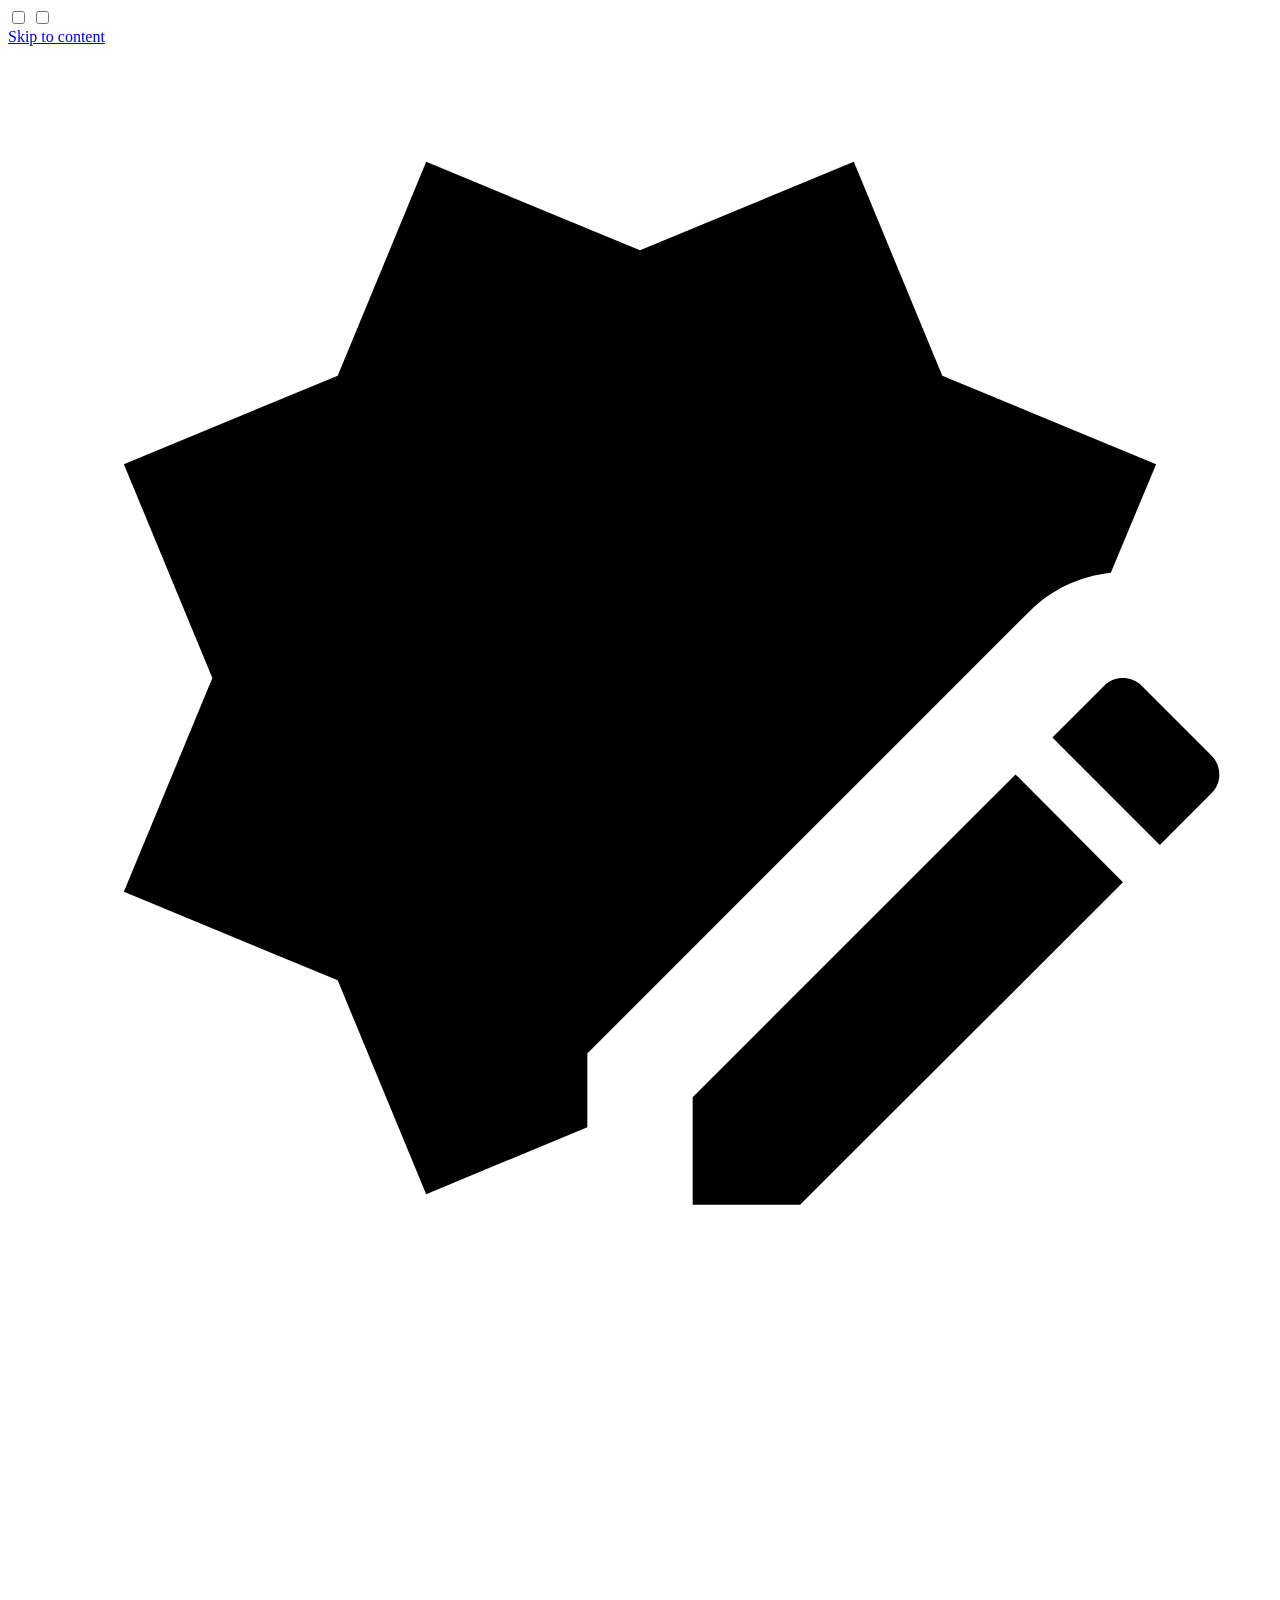
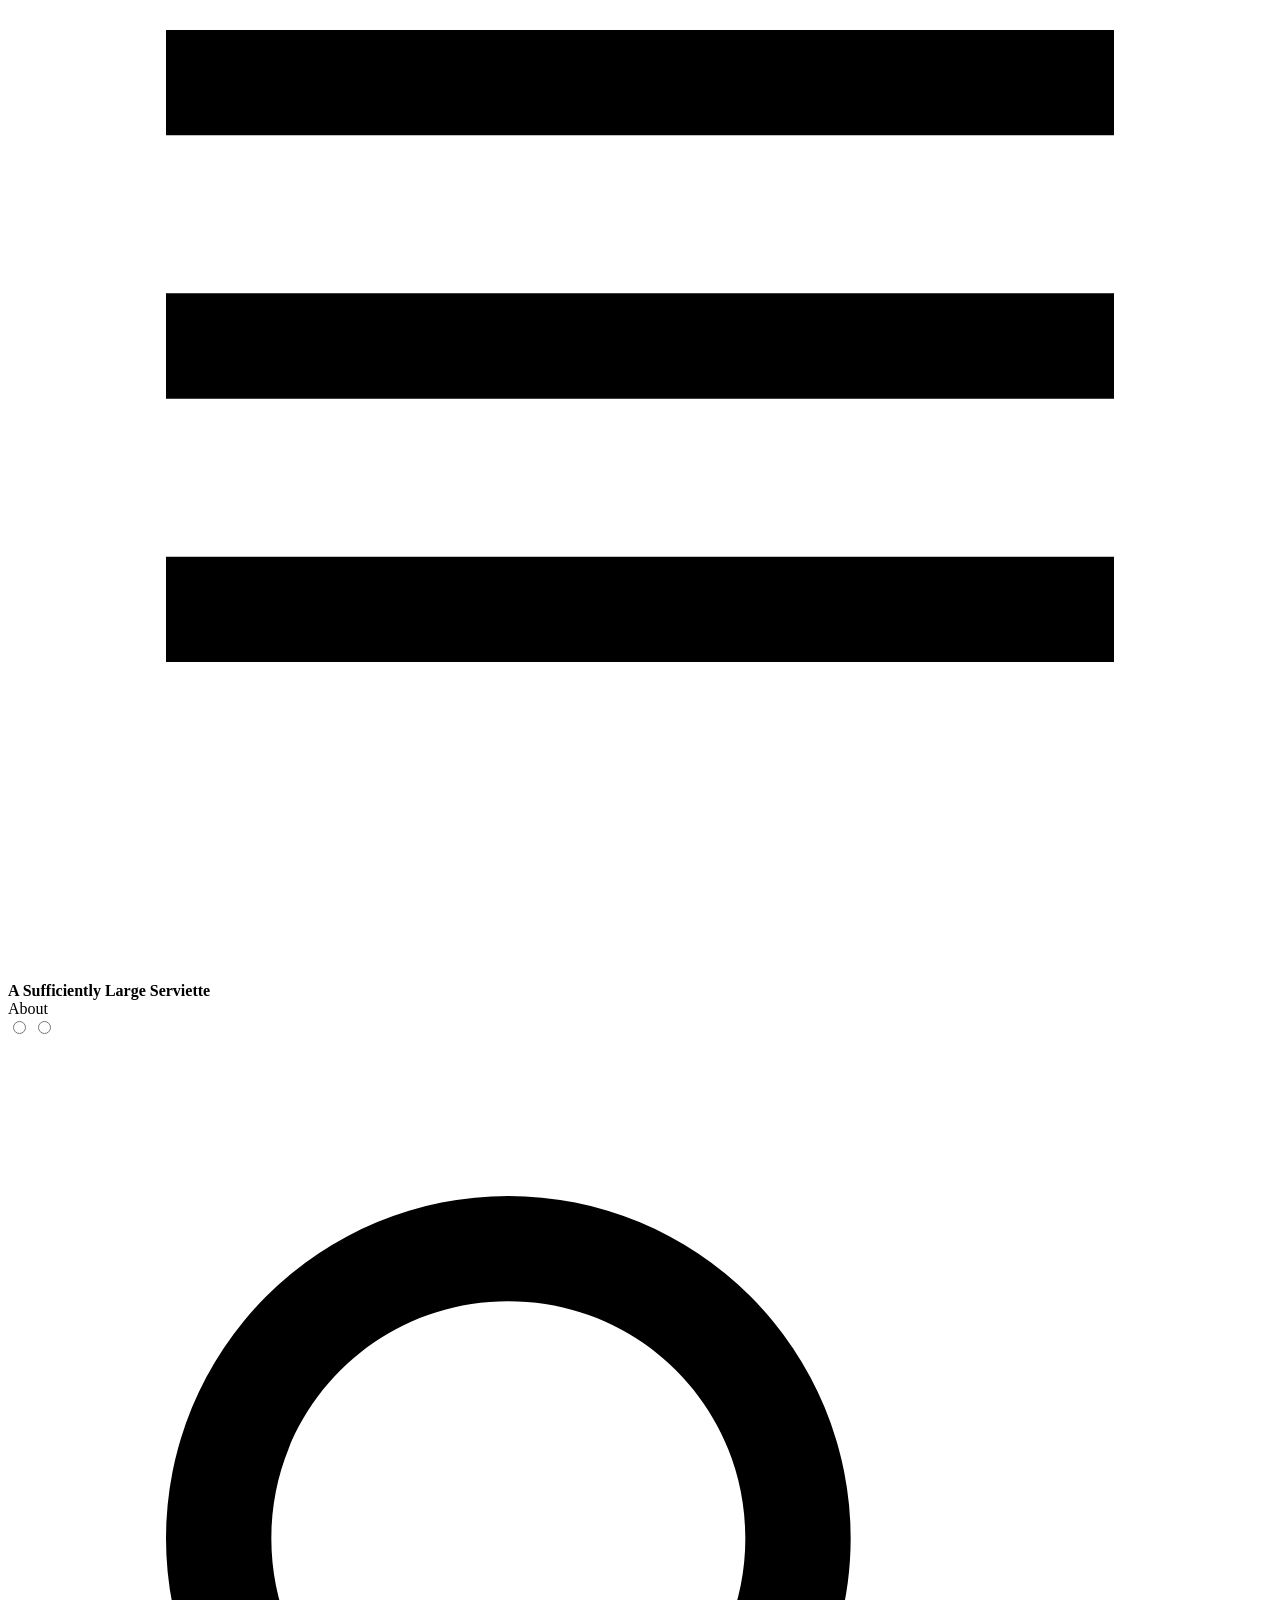
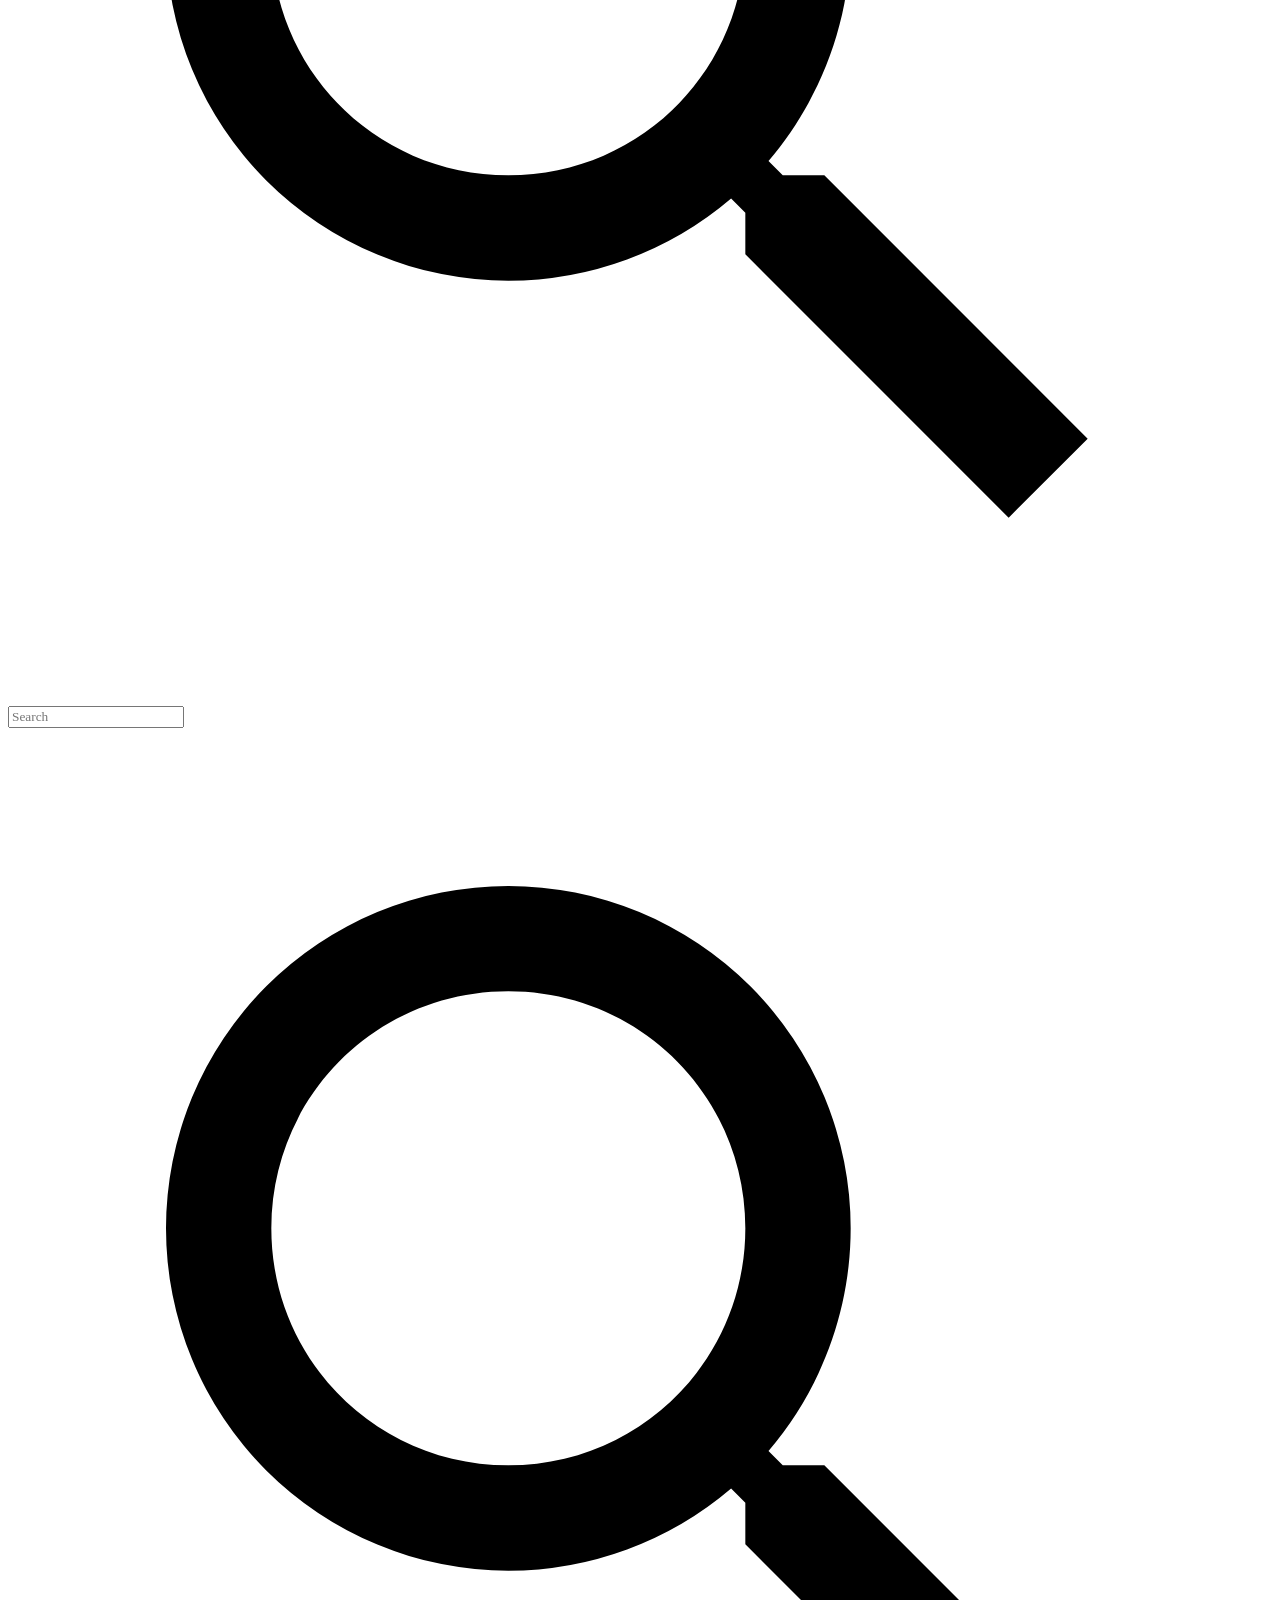
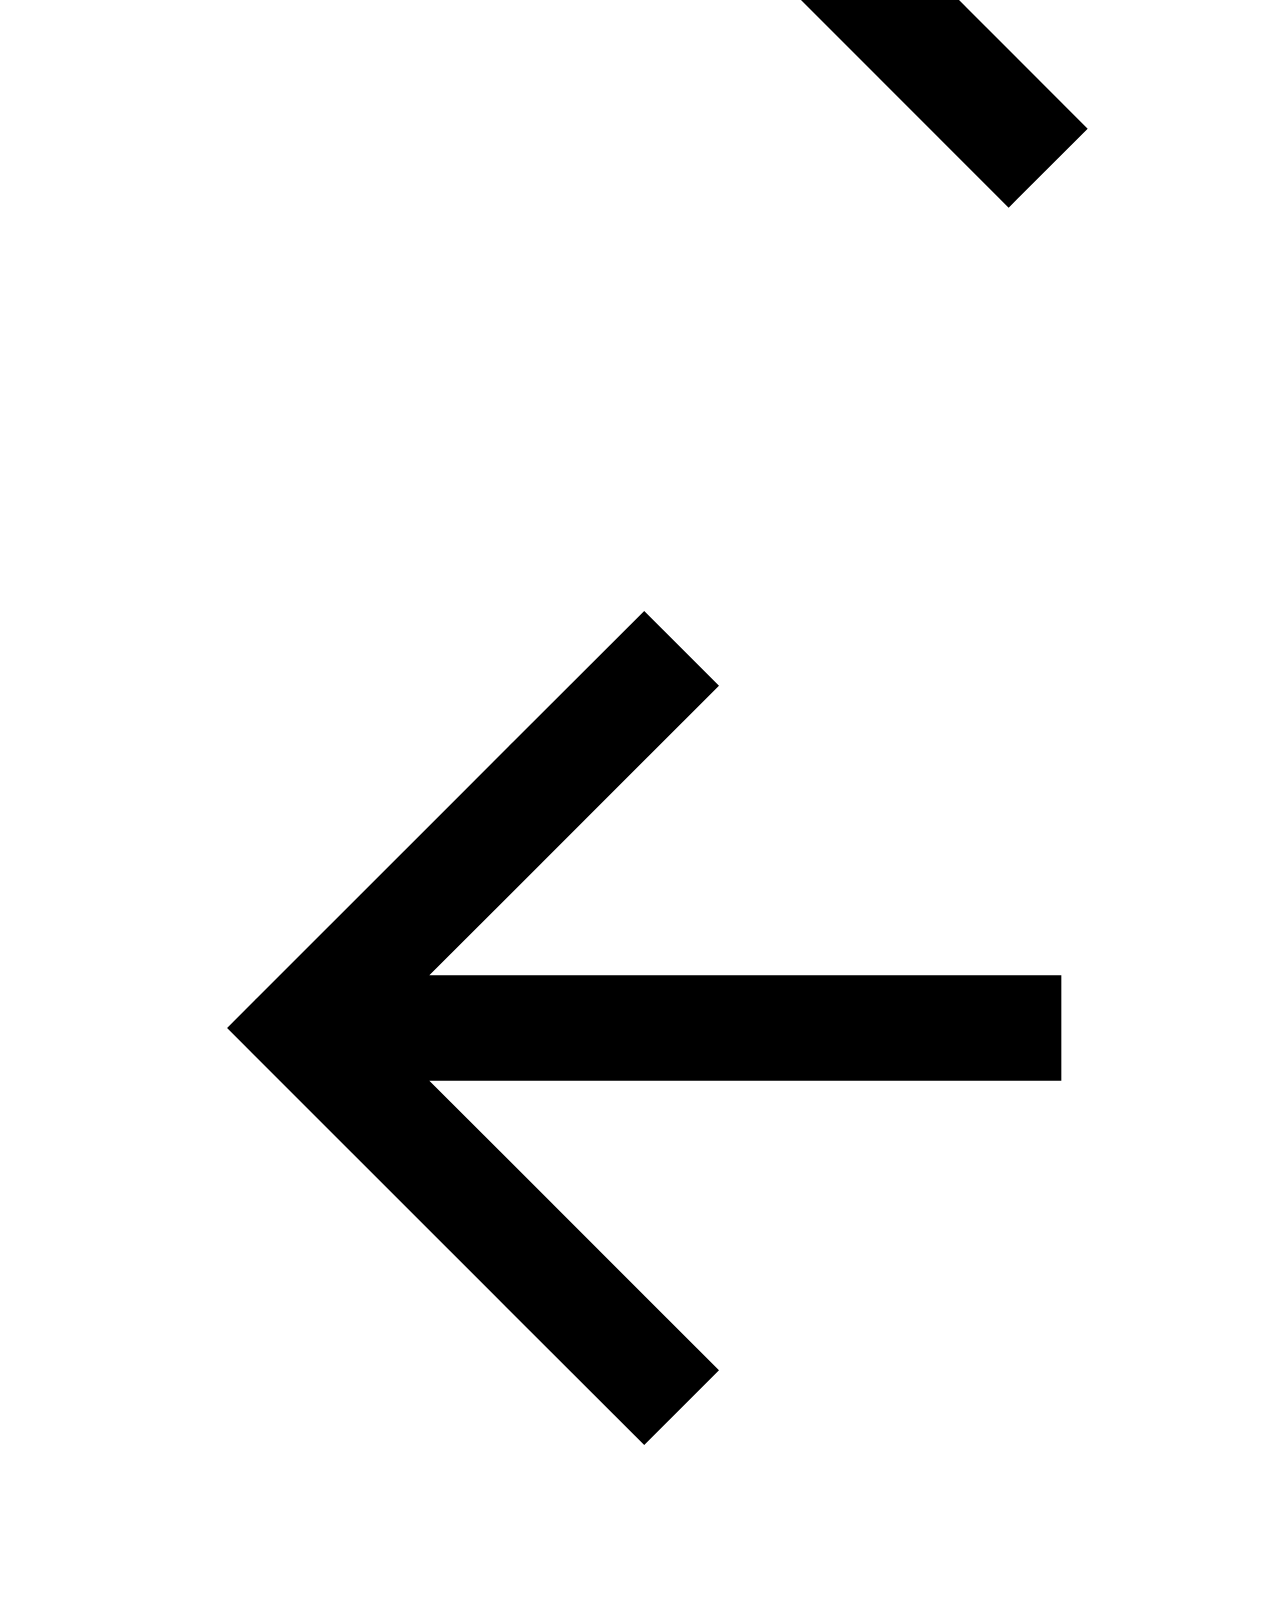
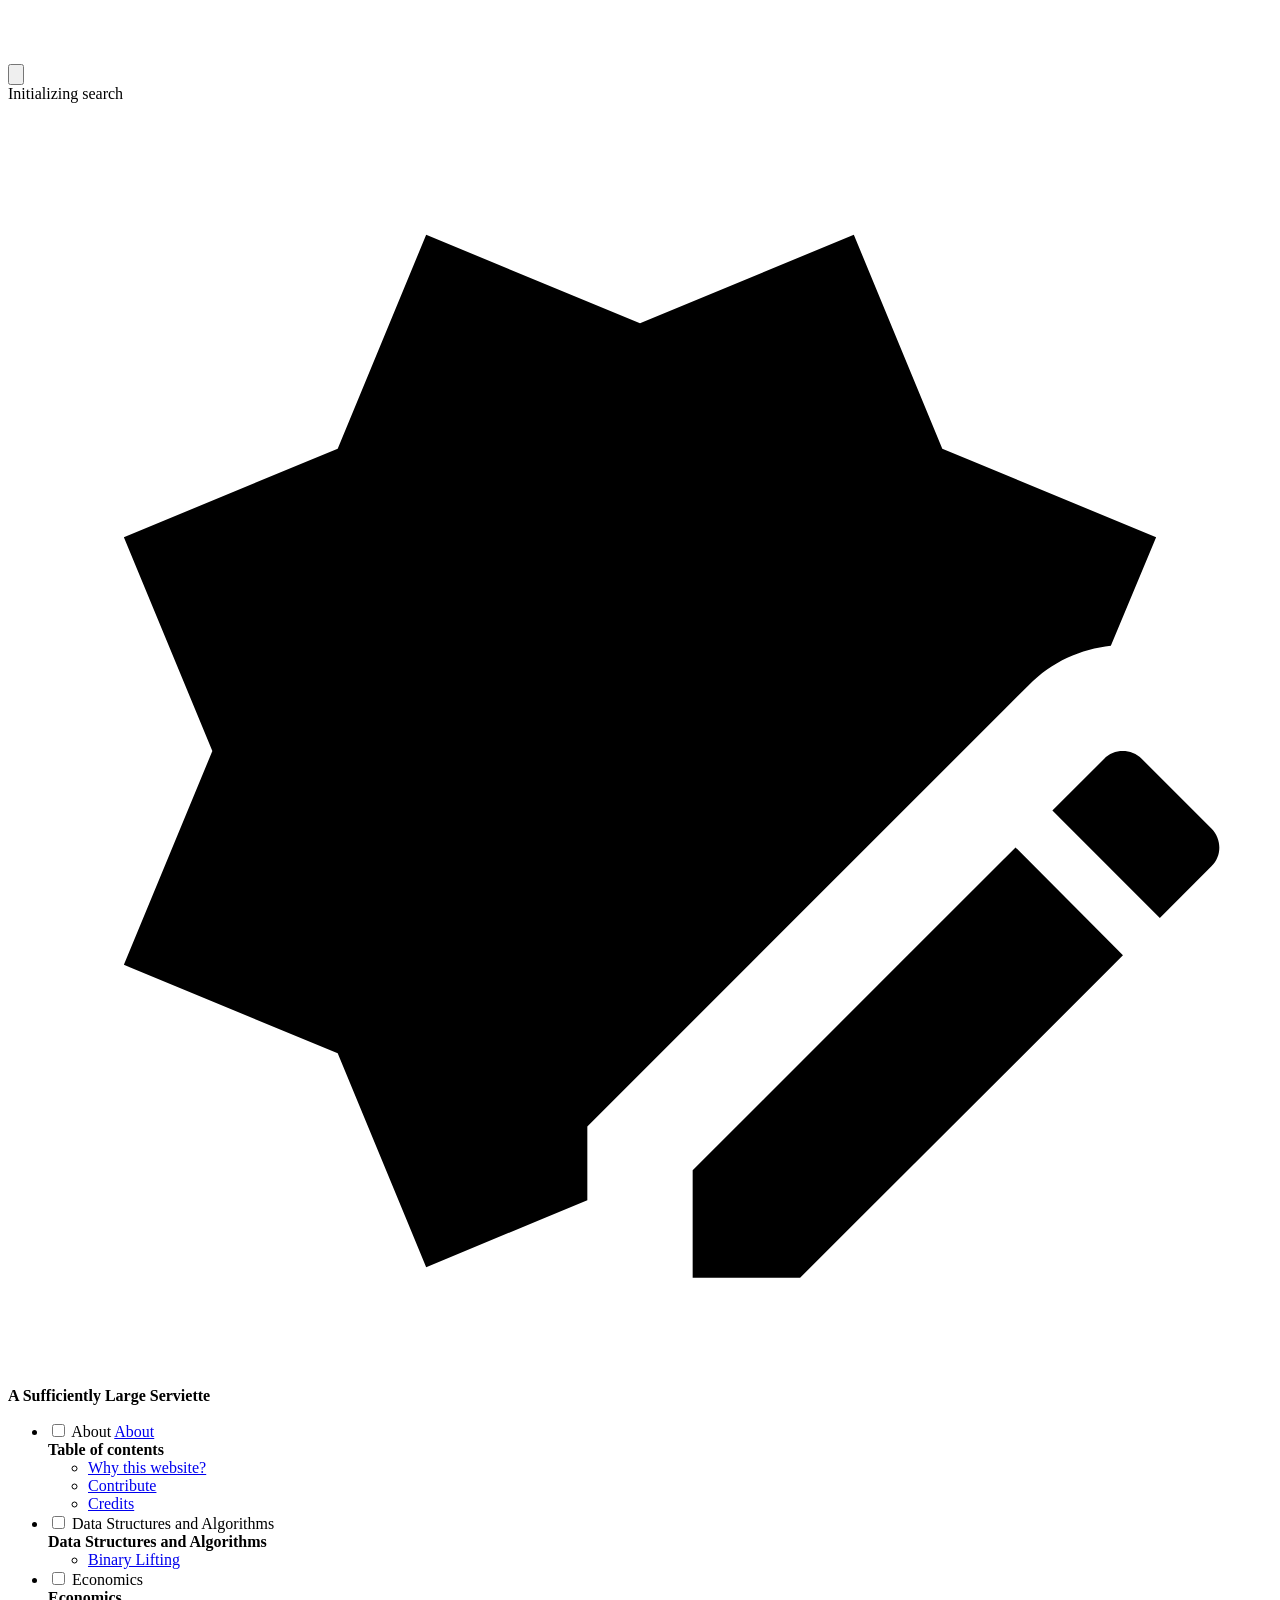
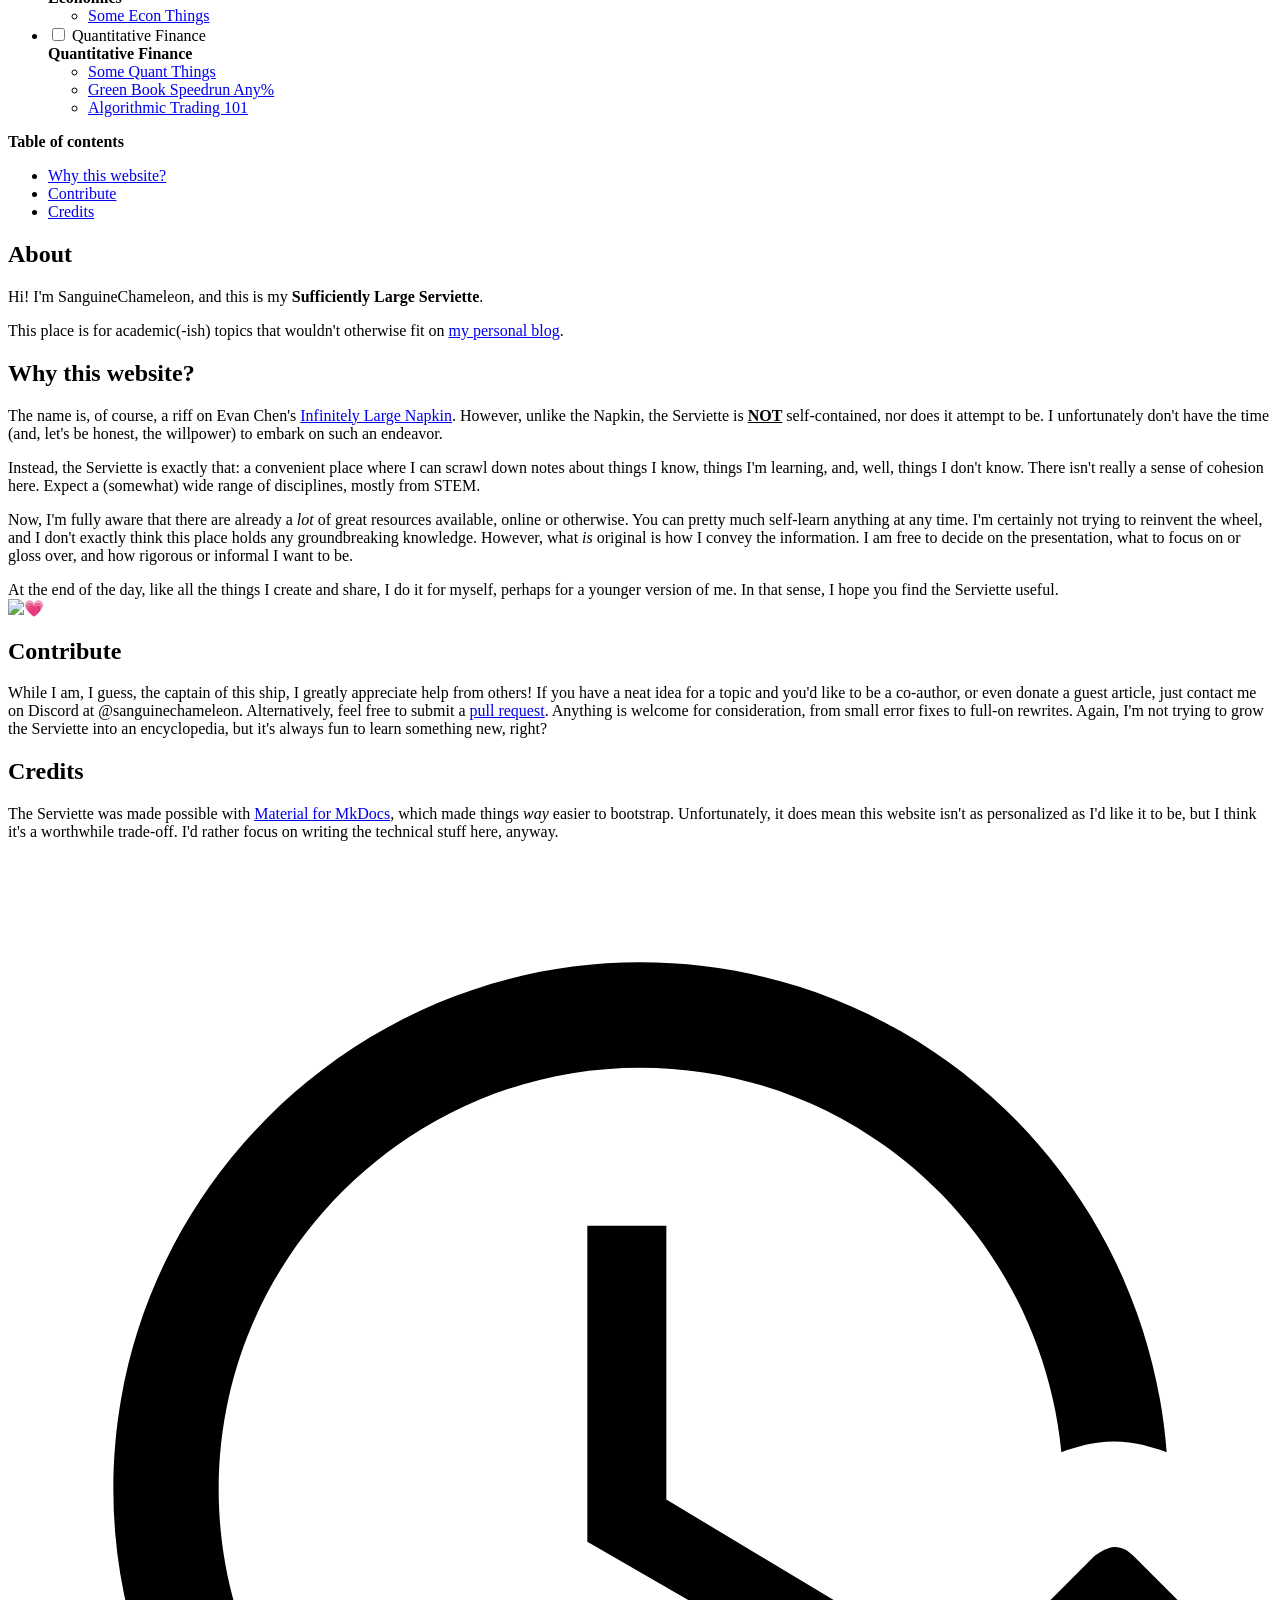
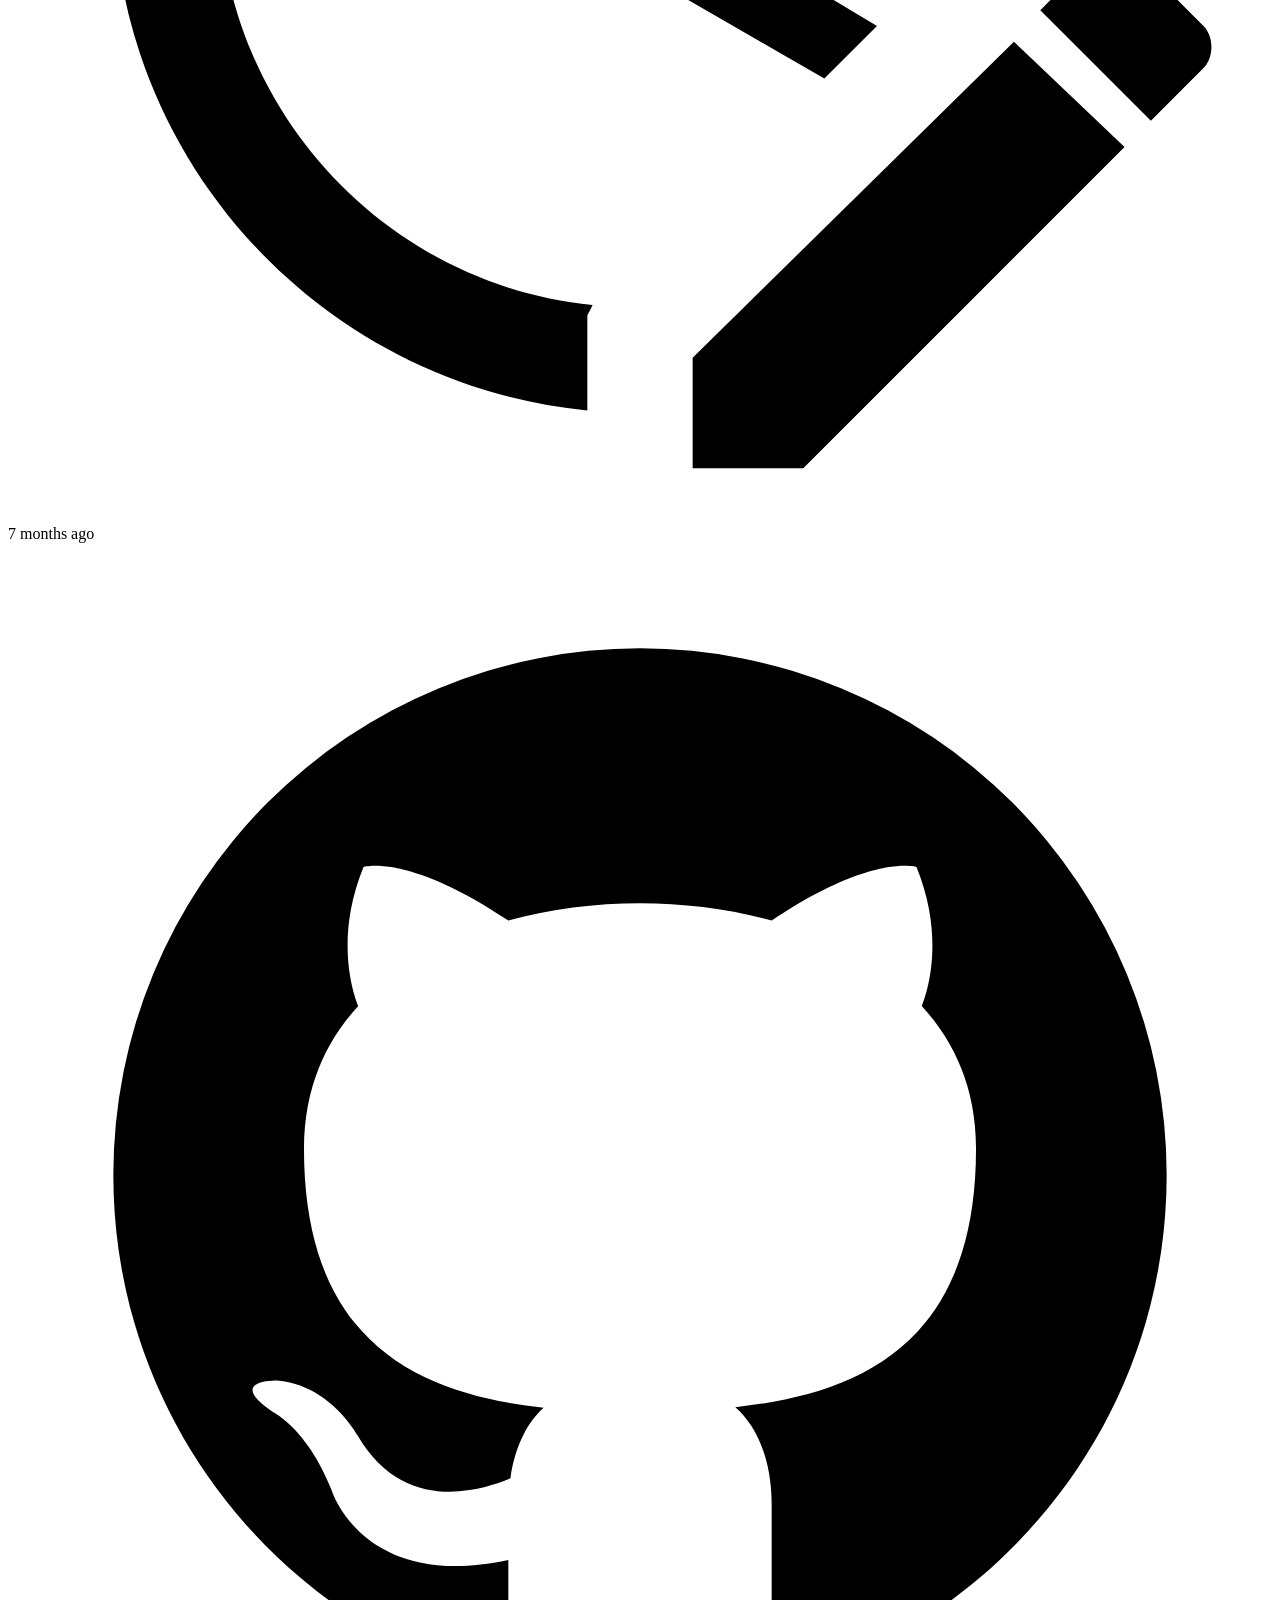
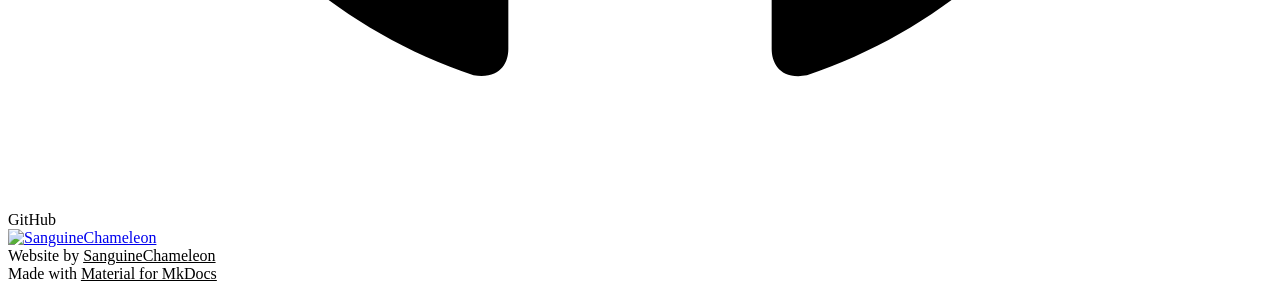
==== commit f551eb31: "Deployed ff6226e with MkDocs version: 1.6.1" ====
--- a/index.html
+++ b/index.html
@@ -59,6 +59,11 @@
 
     
     
+<meta property="og:site_name" content="A Sufficiently Large Serviette" />
+<meta property="og:title" content="About" />
+<meta property="og:url" content="https://sanguinecha.me/serviette/" />
+<meta property="og:type" content="website" />
+
 <link href="https://fonts.googleapis.com/css2?family=Noto+Sans+Display:ital,wght@0,100..900;1,100..900&family=Noto+Sans+Mono:wght@100..900&display=swap" rel="stylesheet" />
 
   </head>
@@ -607,6 +612,34 @@
 
               
             
+              
+                
+  
+  
+  
+  
+    <li class="md-nav__item">
+      <a href="algo-trading/" class="md-nav__link">
+        
+  
+  
+  <span class="md-ellipsis">
+    
+  
+    Algorithmic Trading 101
+  
+
+    
+  </span>
+  
+  
+
+      </a>
+    </li>
+  
+
+              
+            
           </ul>
         </nav>
       
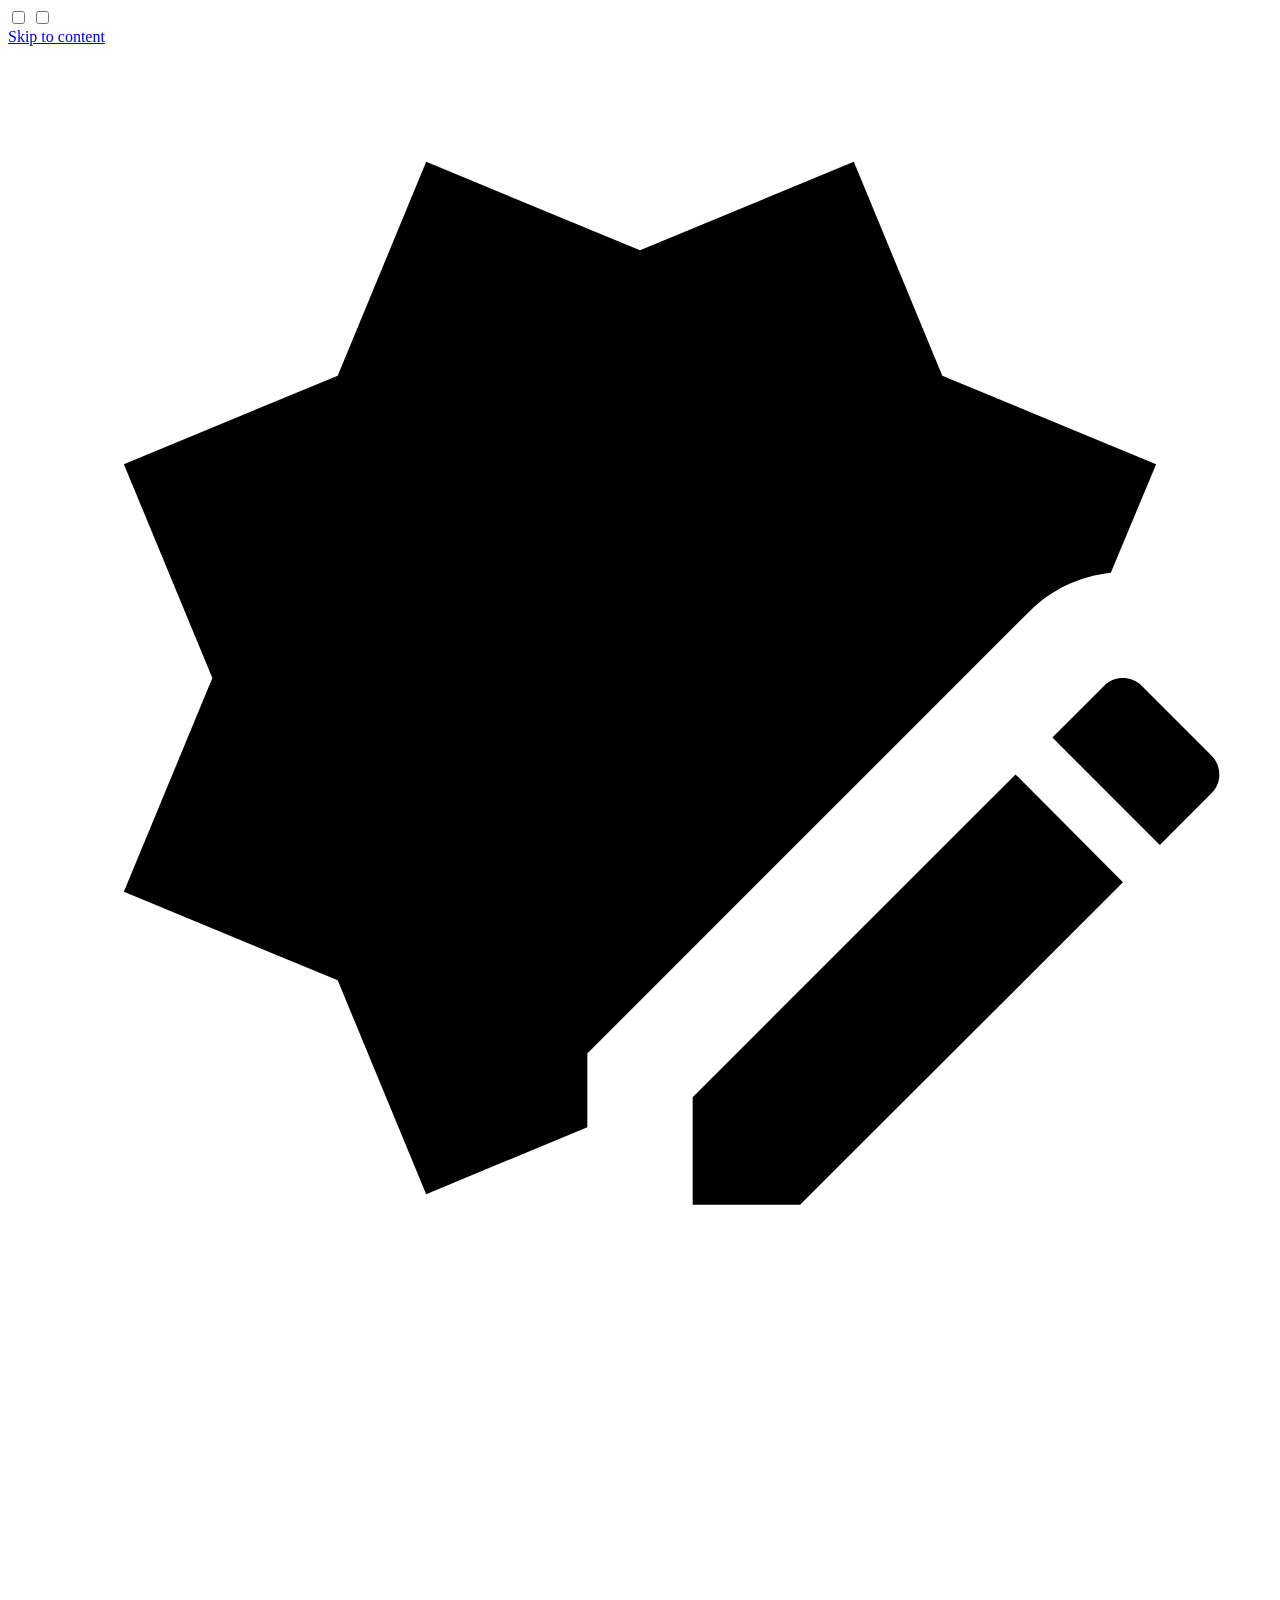
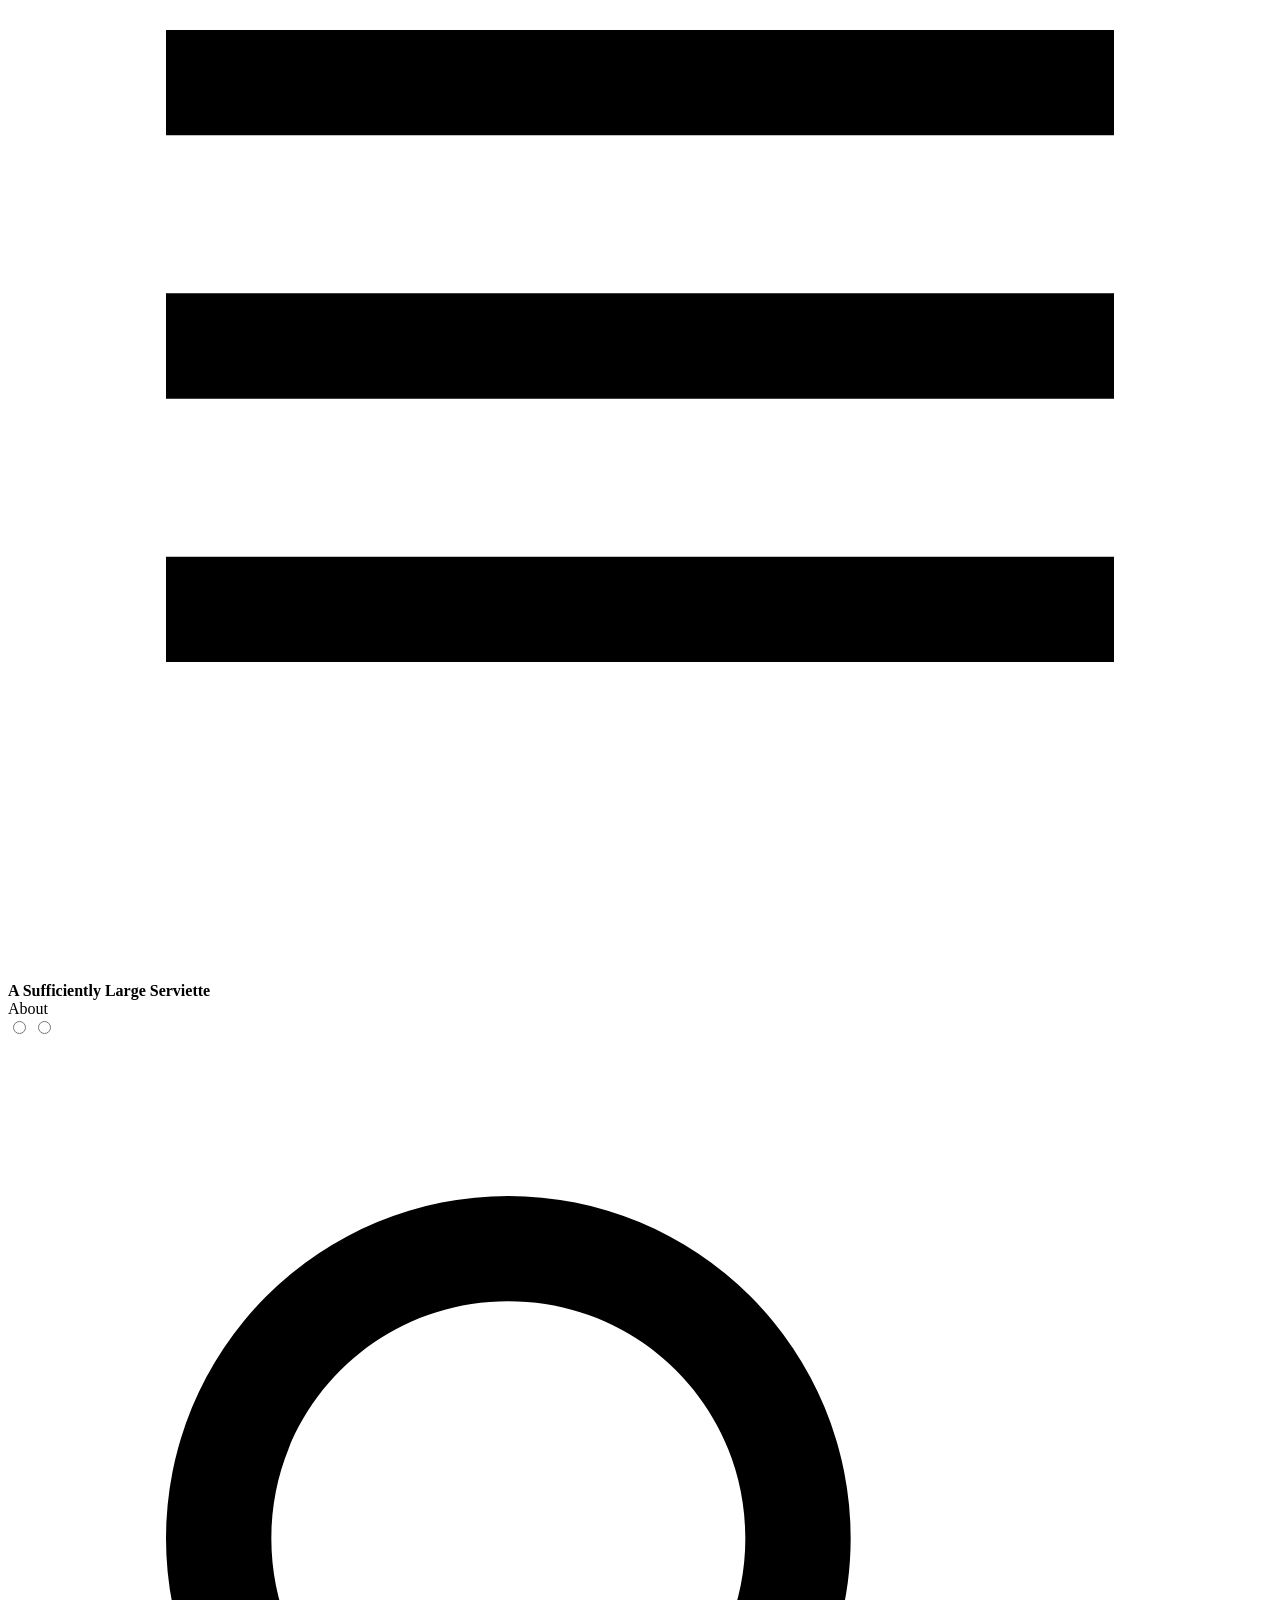
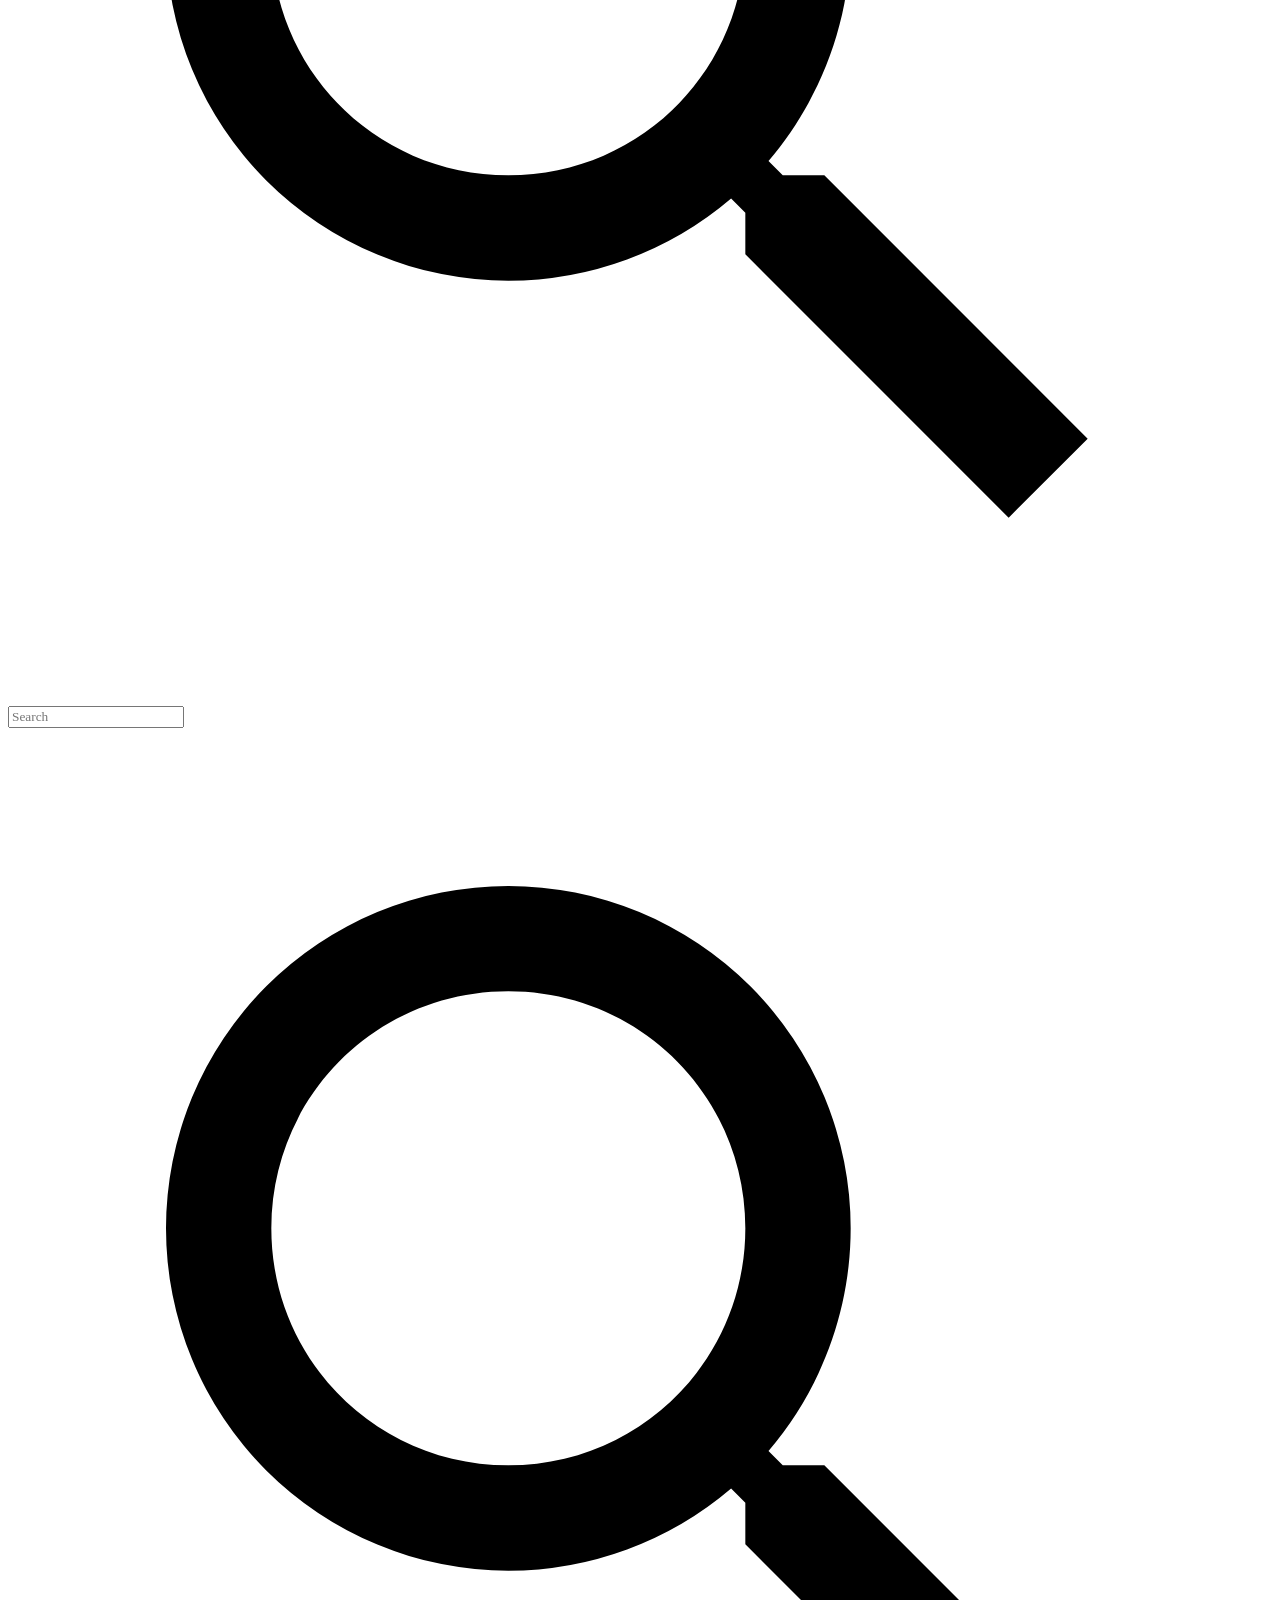
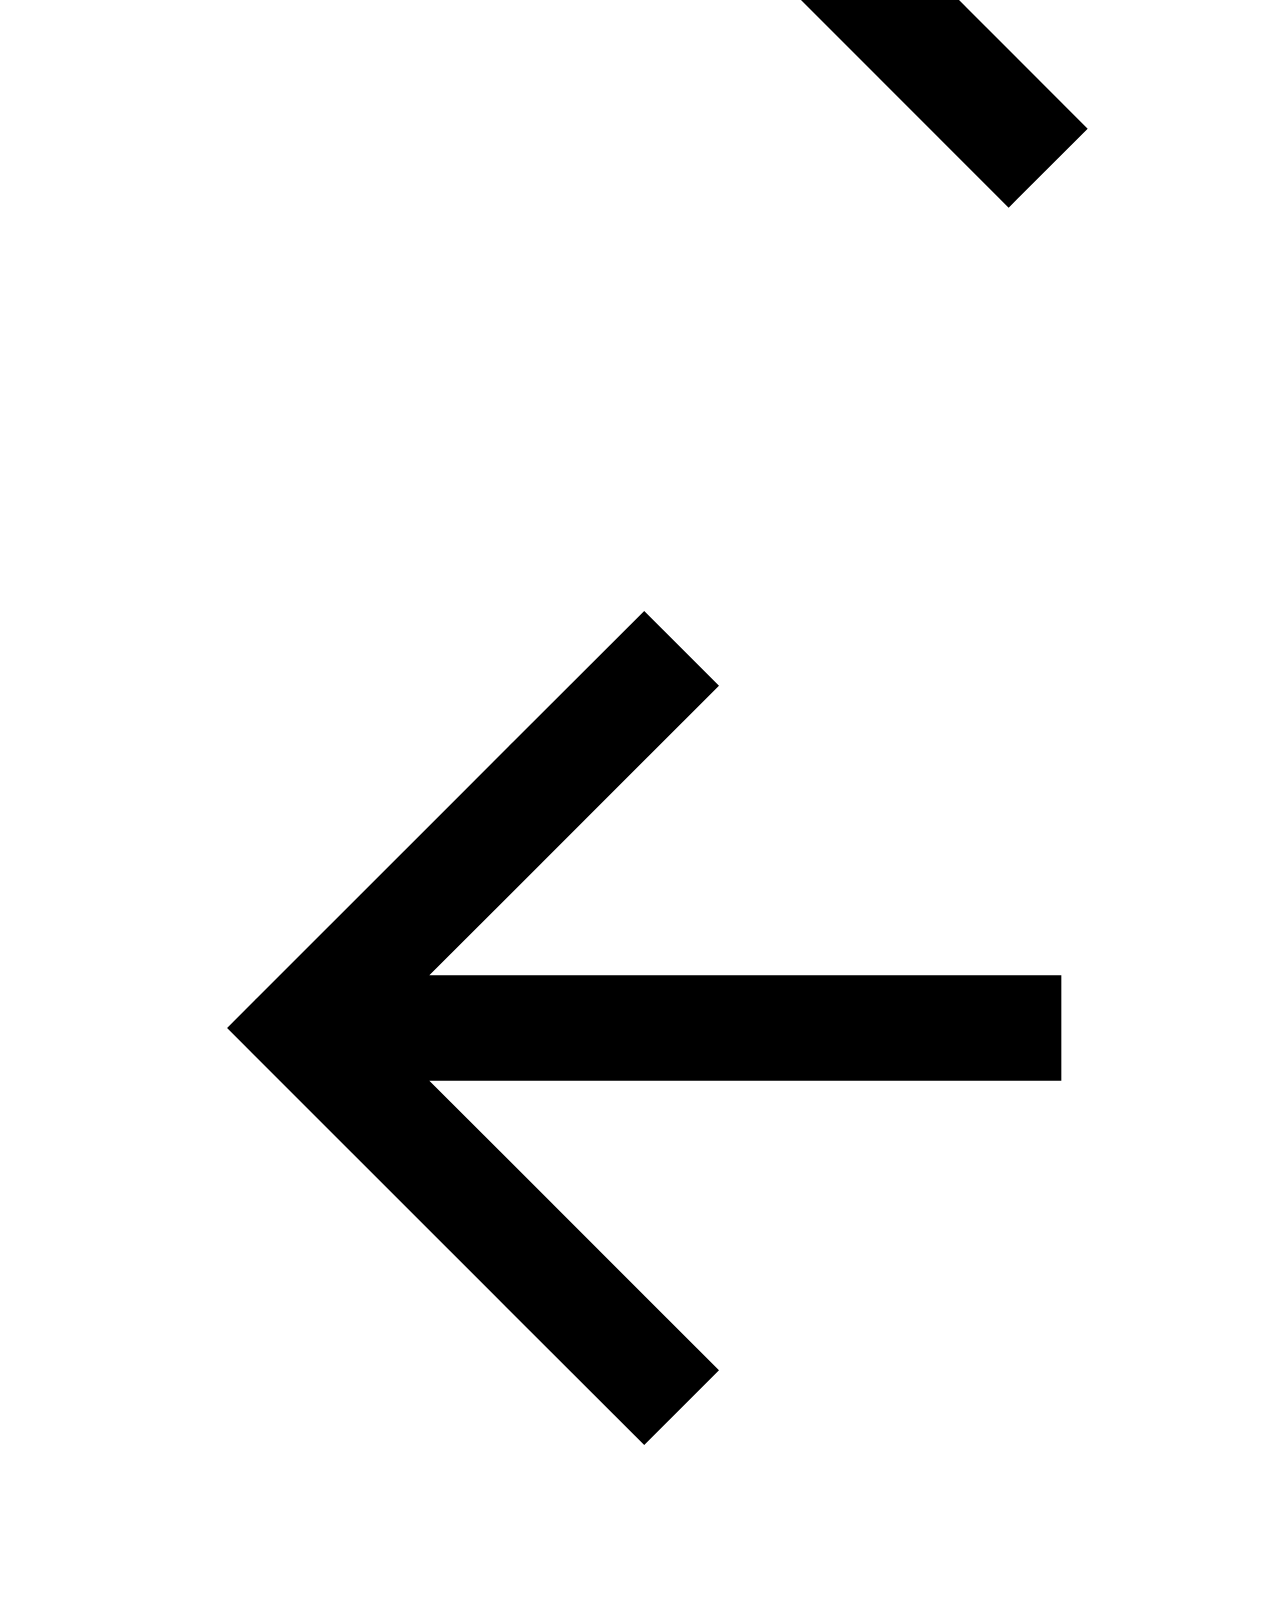
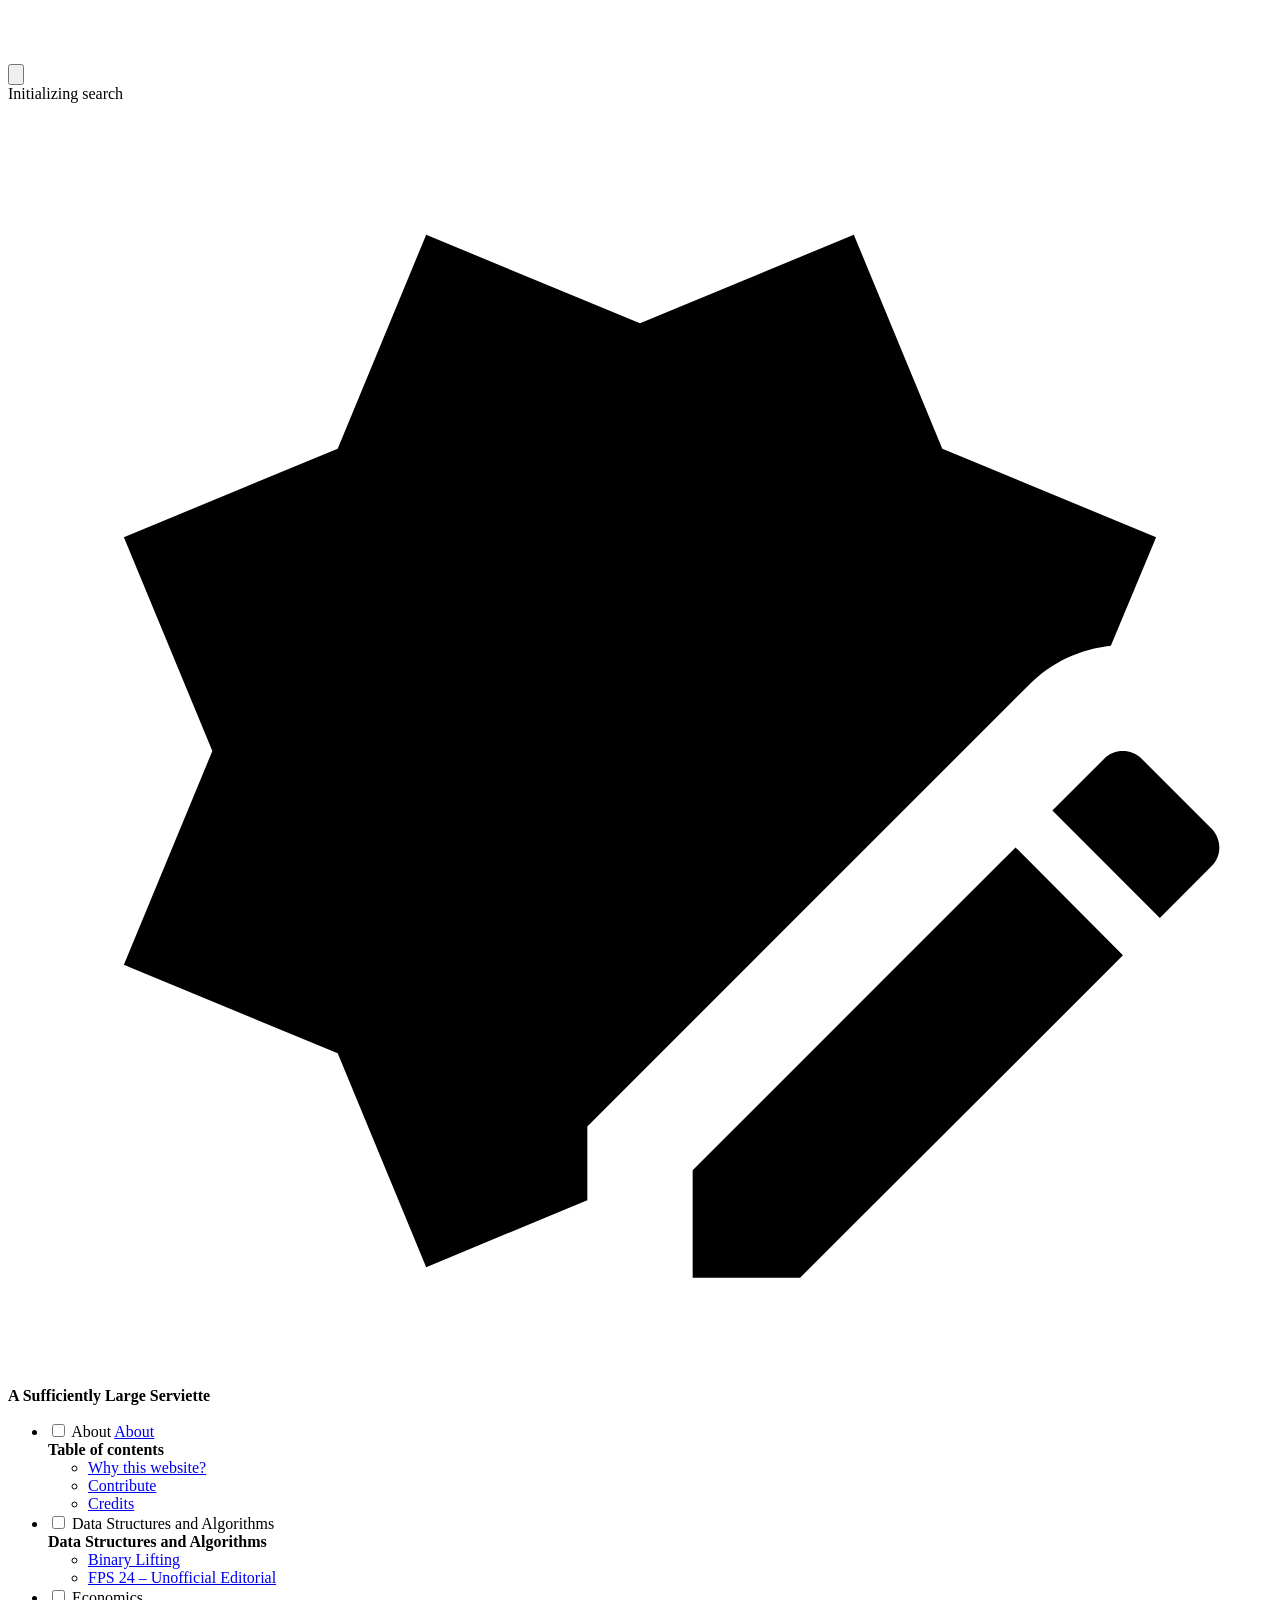
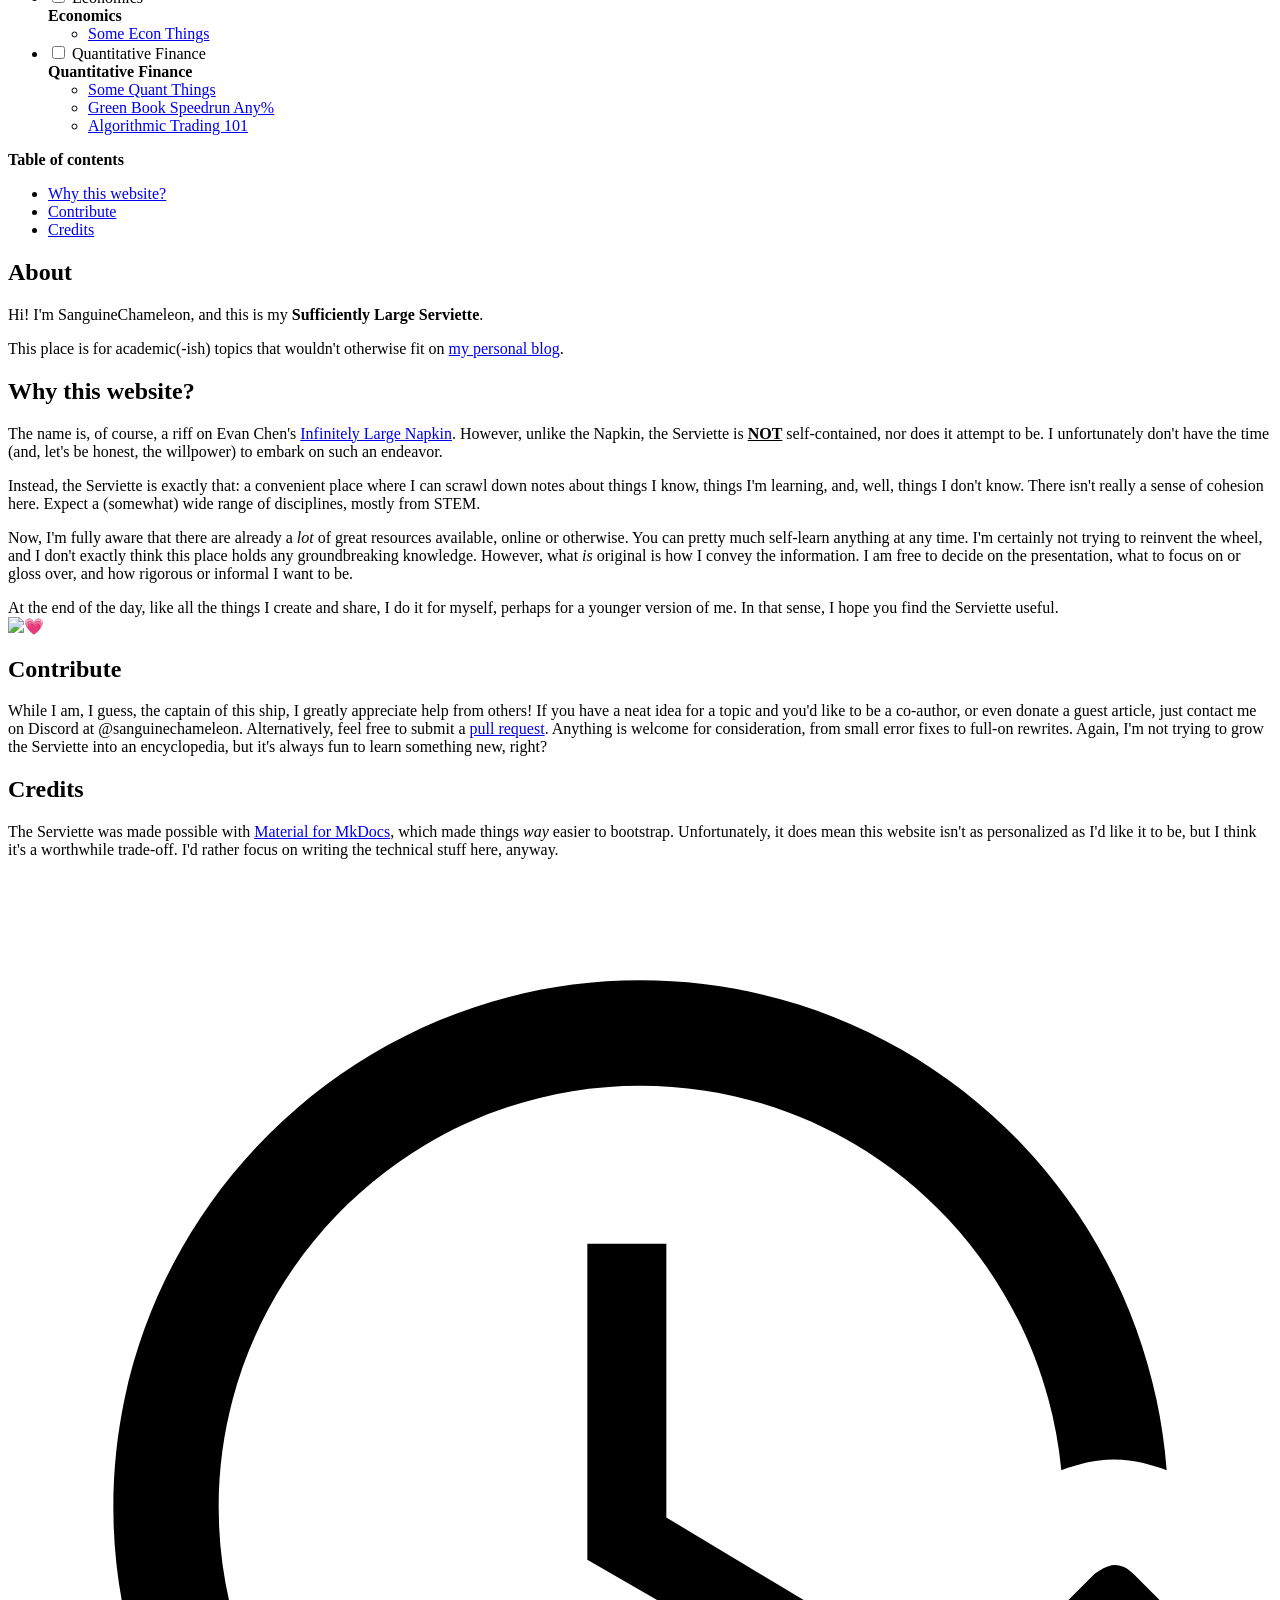
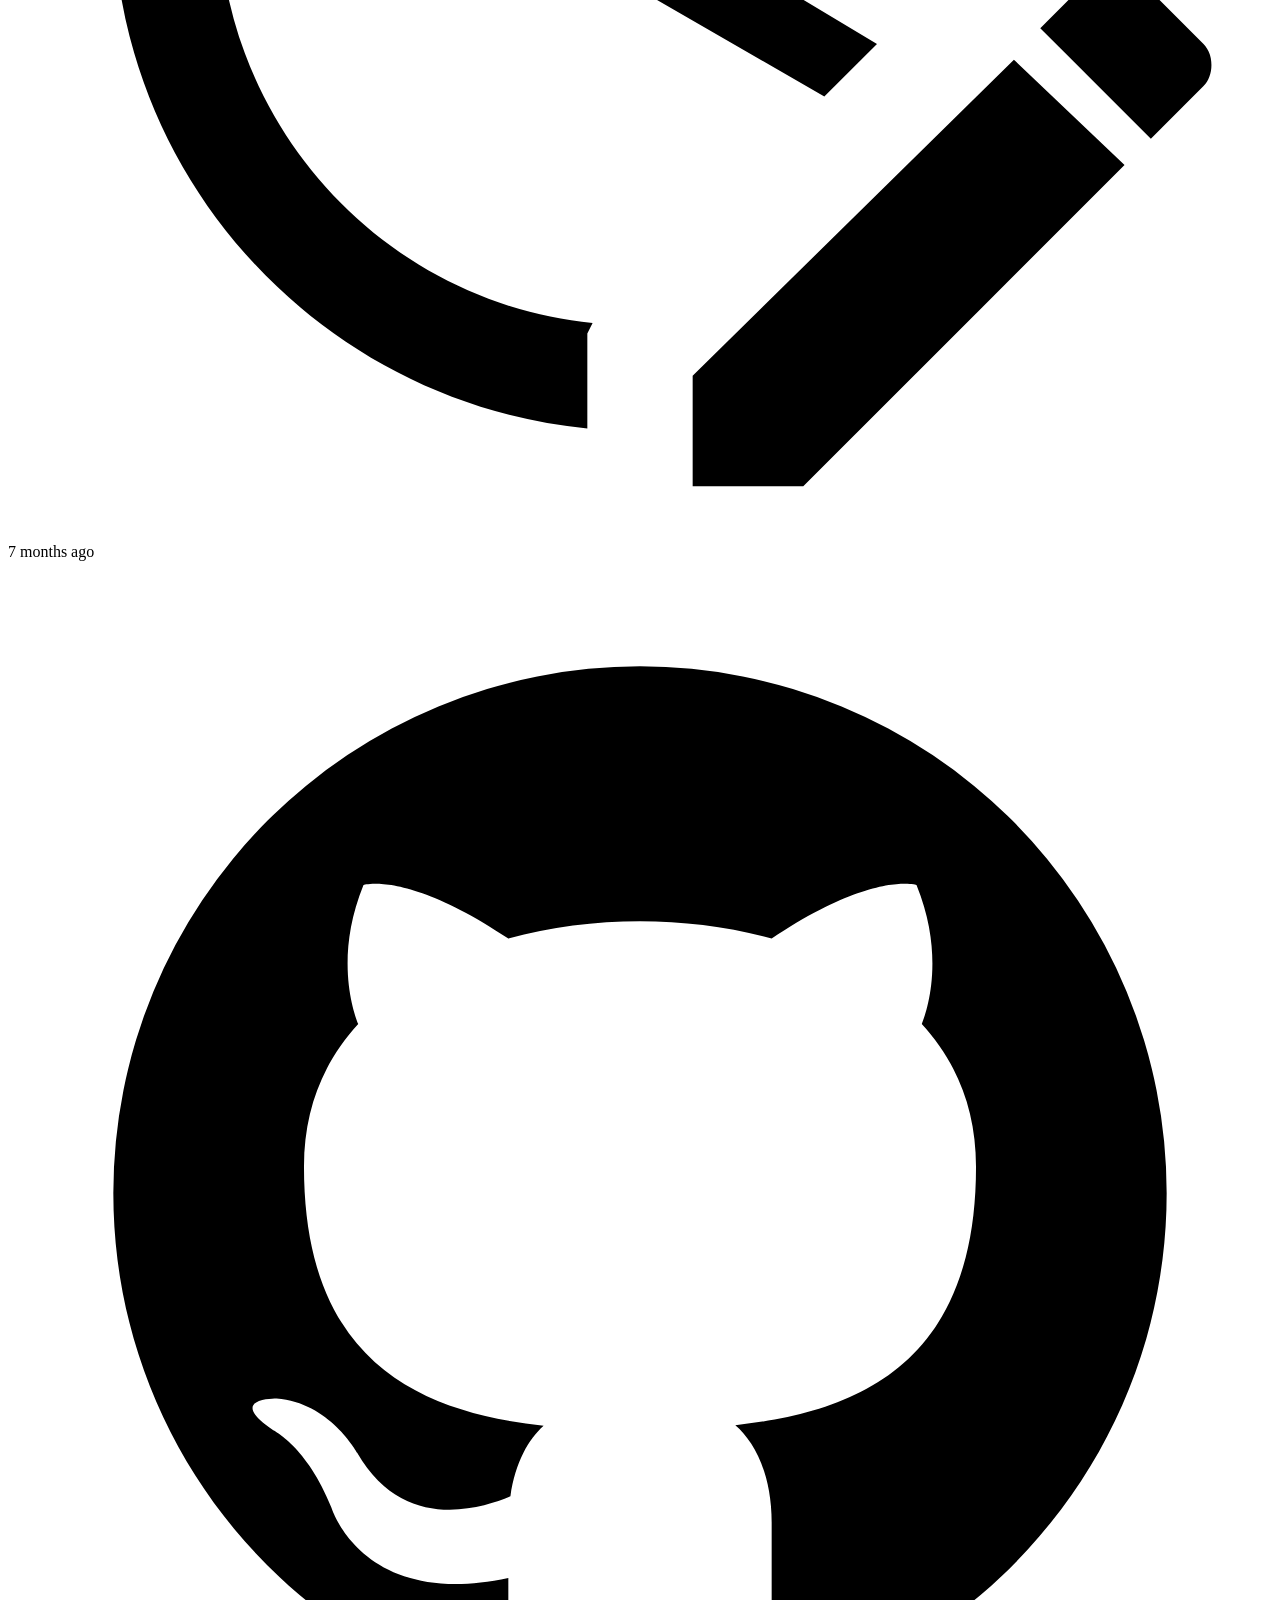
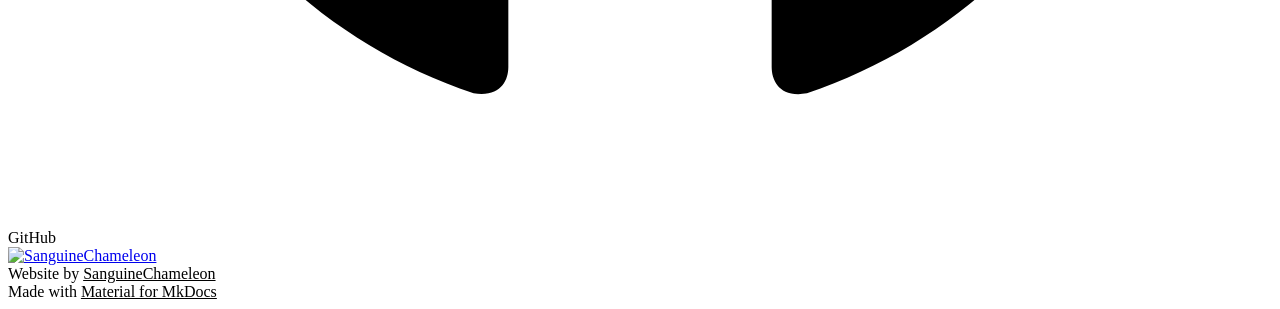
==== commit 7719c27b: "Deployed 99726e7 with MkDocs version: 1.6.1" ====
--- a/index.html
+++ b/index.html
@@ -420,6 +420,34 @@
 
               
             
+              
+                
+  
+  
+  
+  
+    <li class="md-nav__item">
+      <a href="fps-24/" class="md-nav__link">
+        
+  
+  
+  <span class="md-ellipsis">
+    
+  
+    FPS 24 &ndash; Unofficial Editorial
+  
+
+    
+  </span>
+  
+  
+
+      </a>
+    </li>
+  
+
+              
+            
           </ul>
         </nav>
       
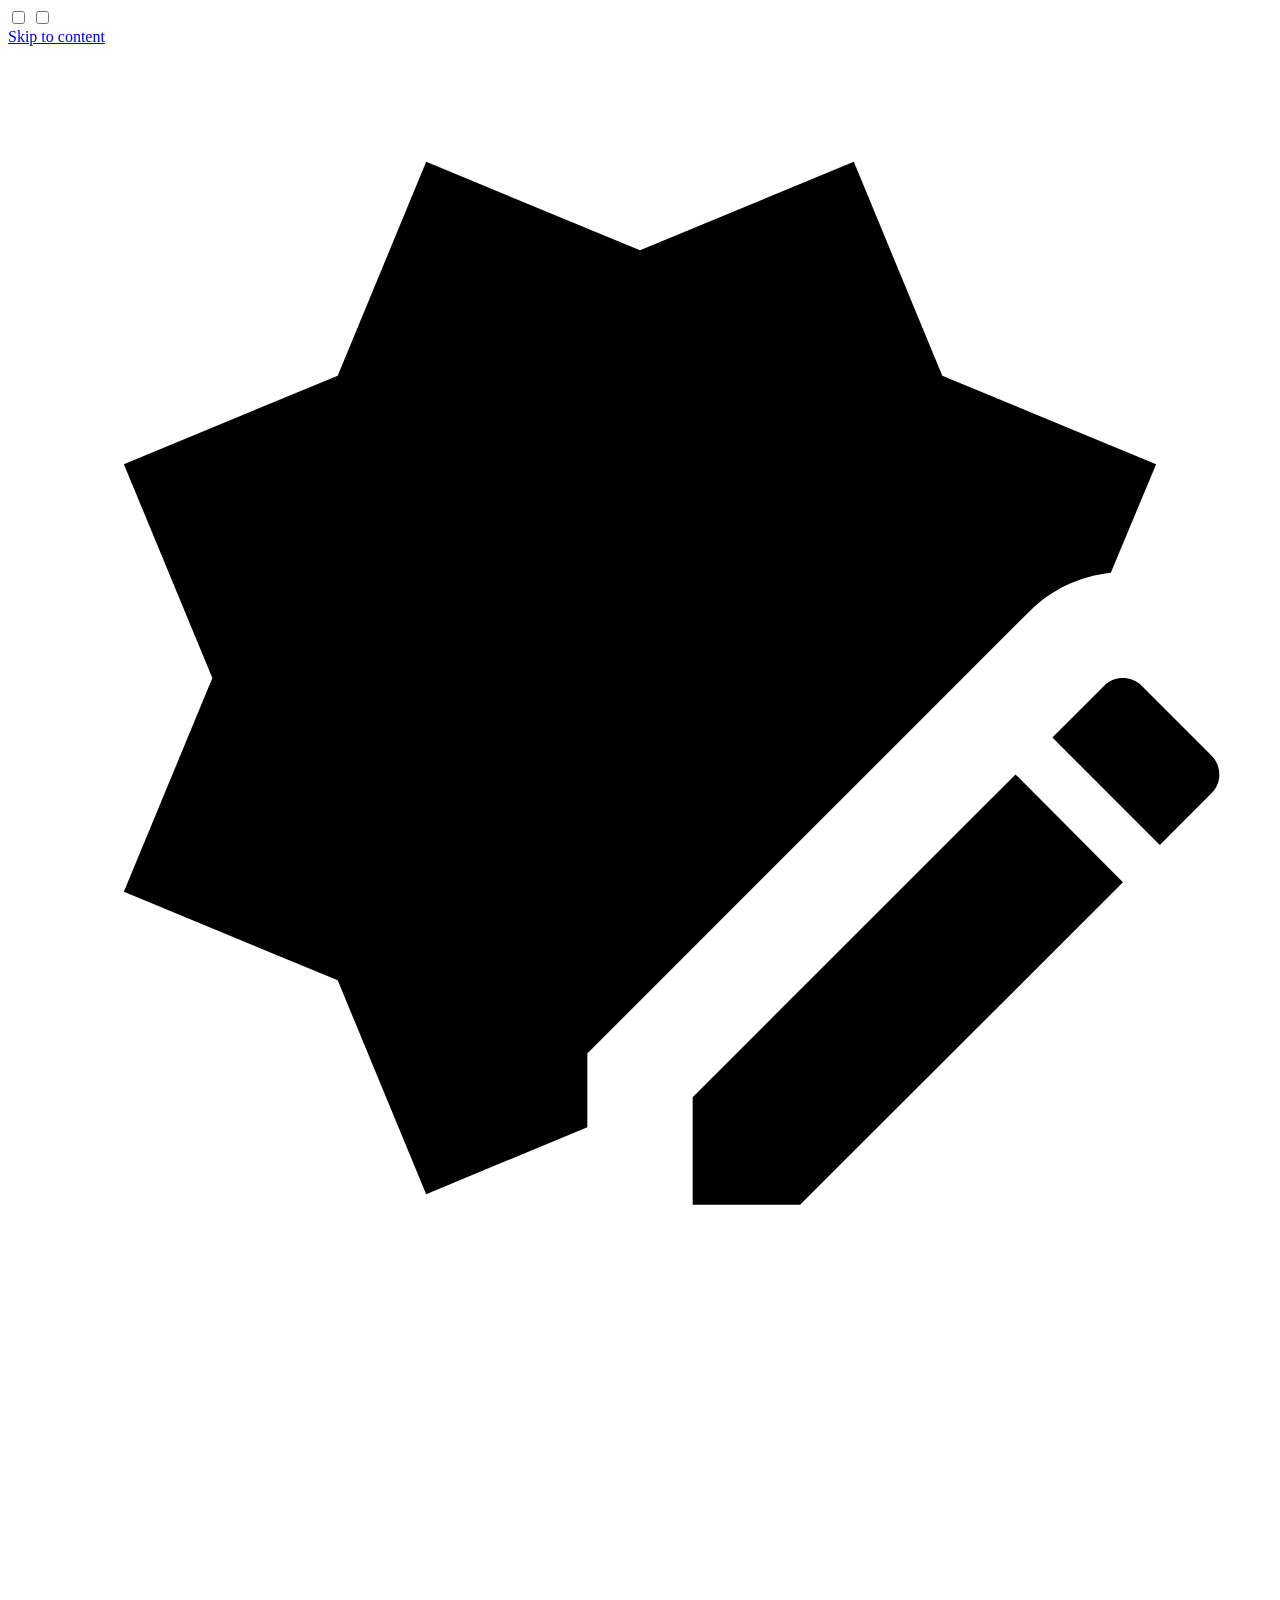
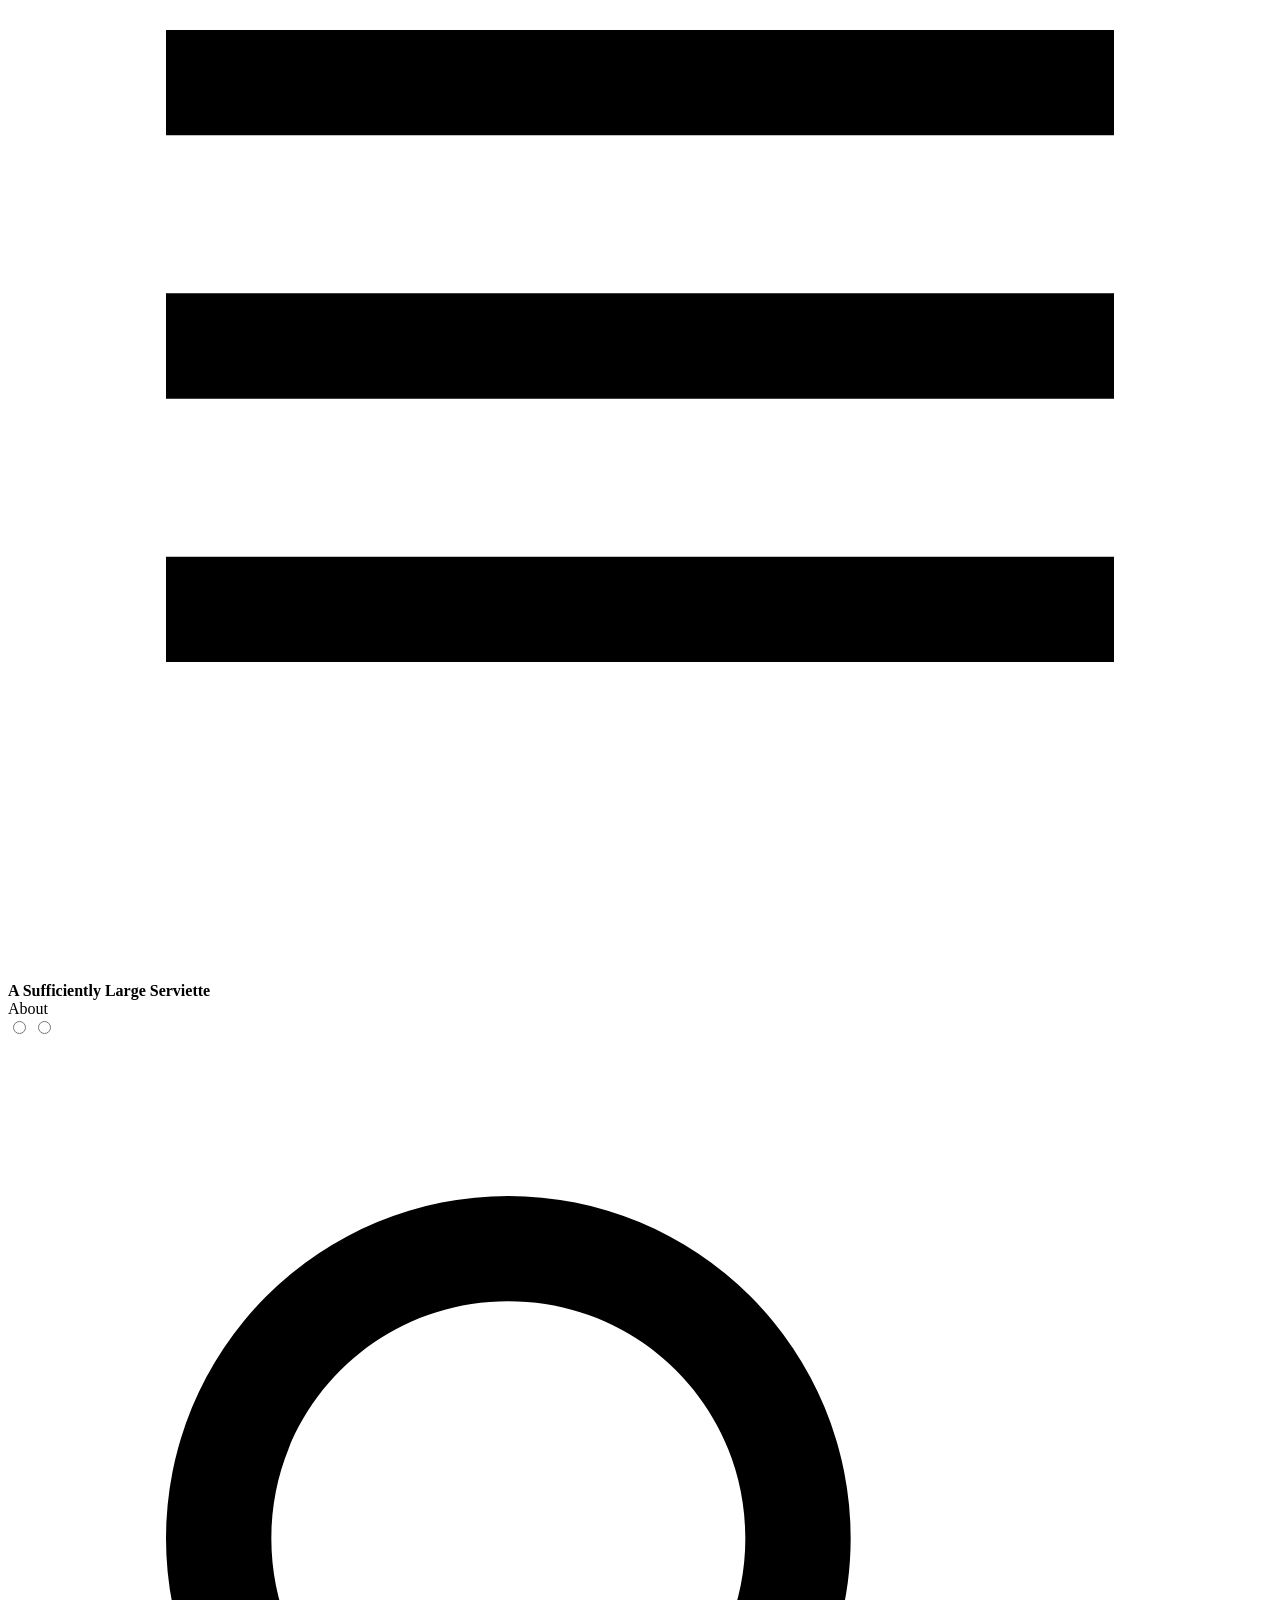
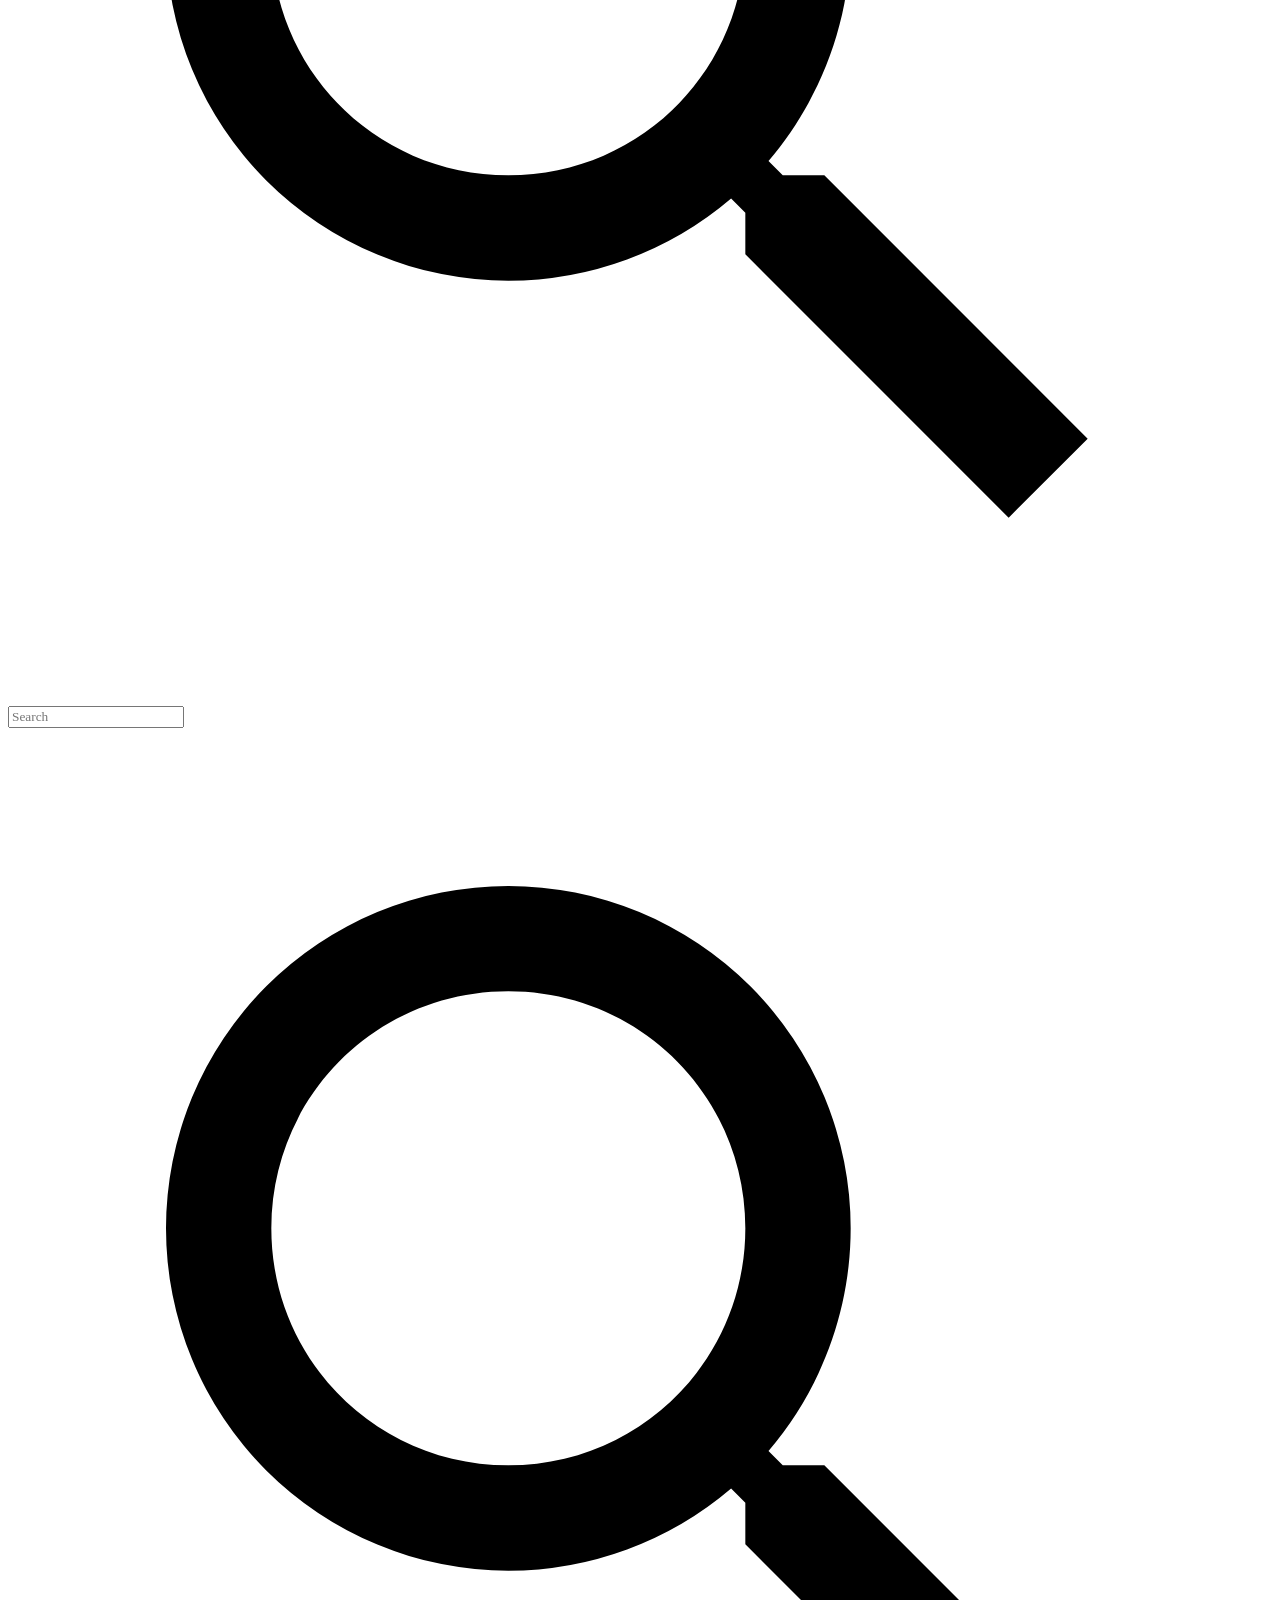
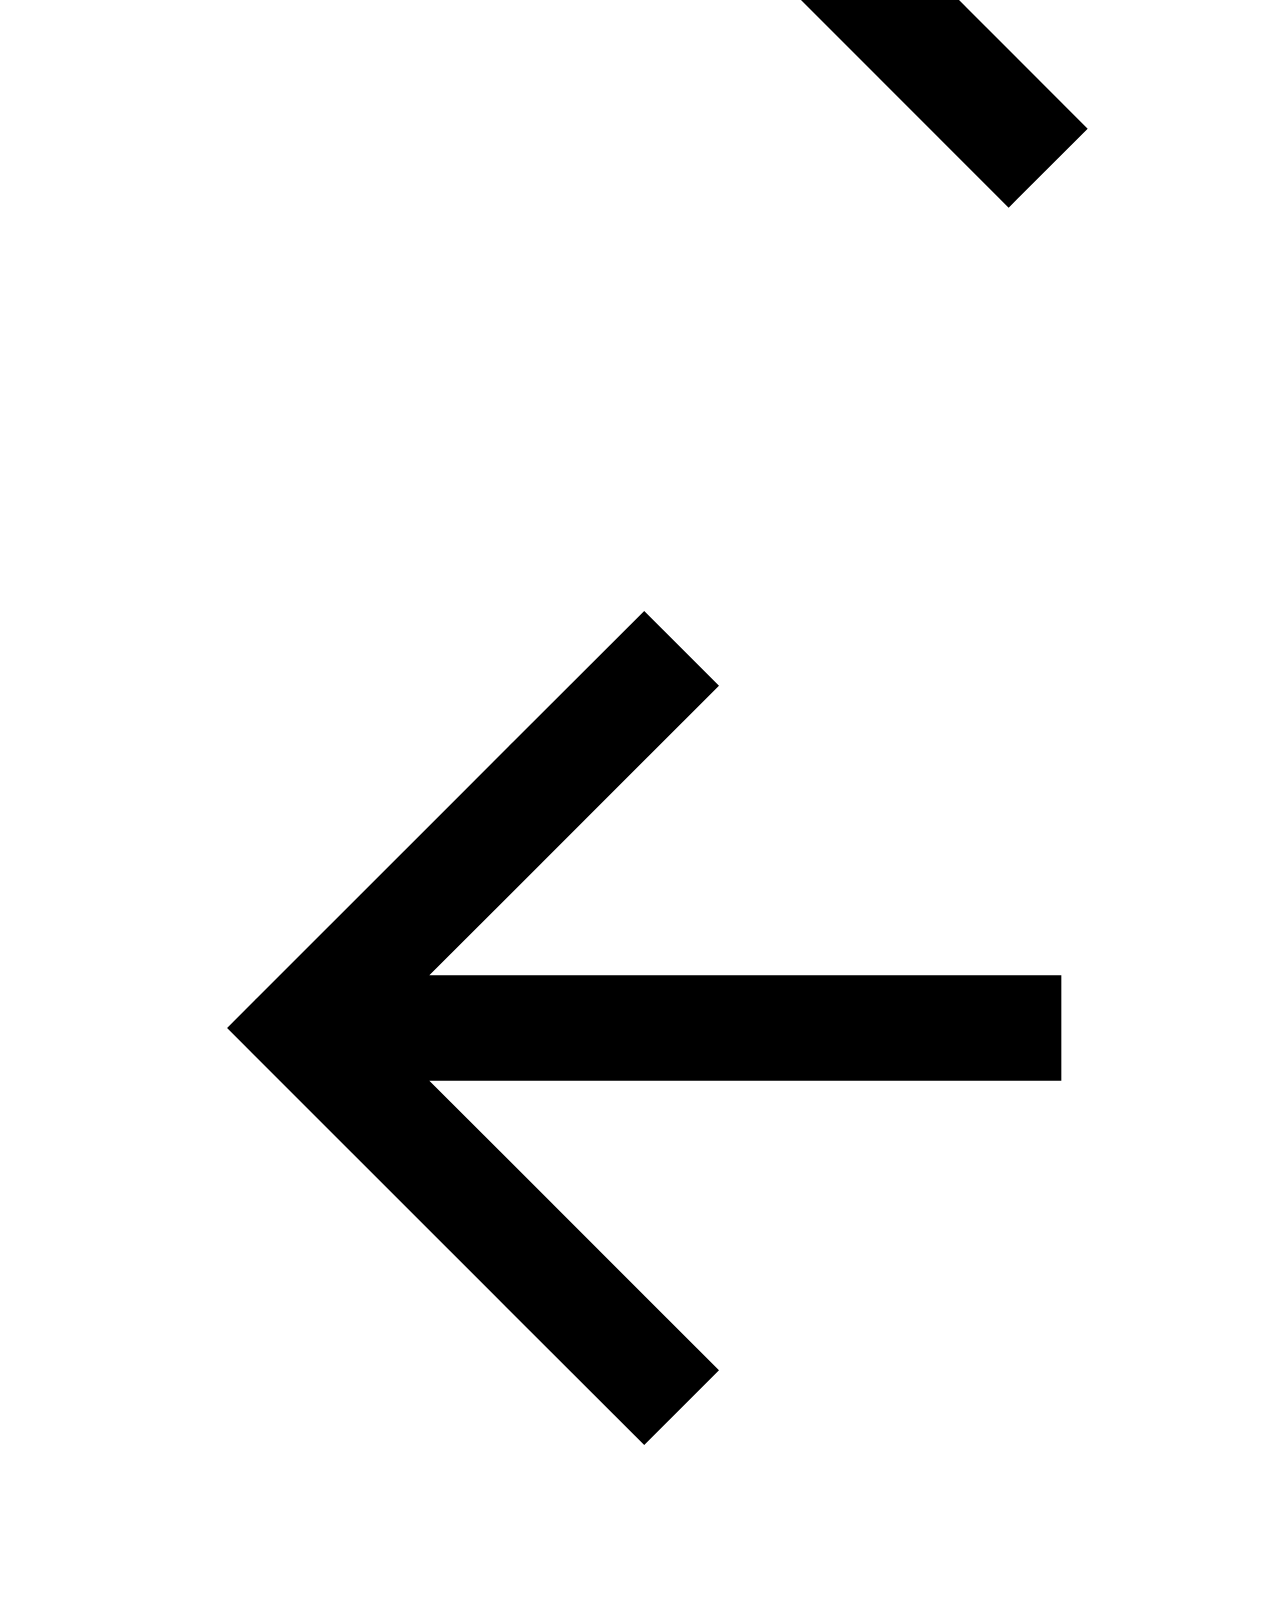
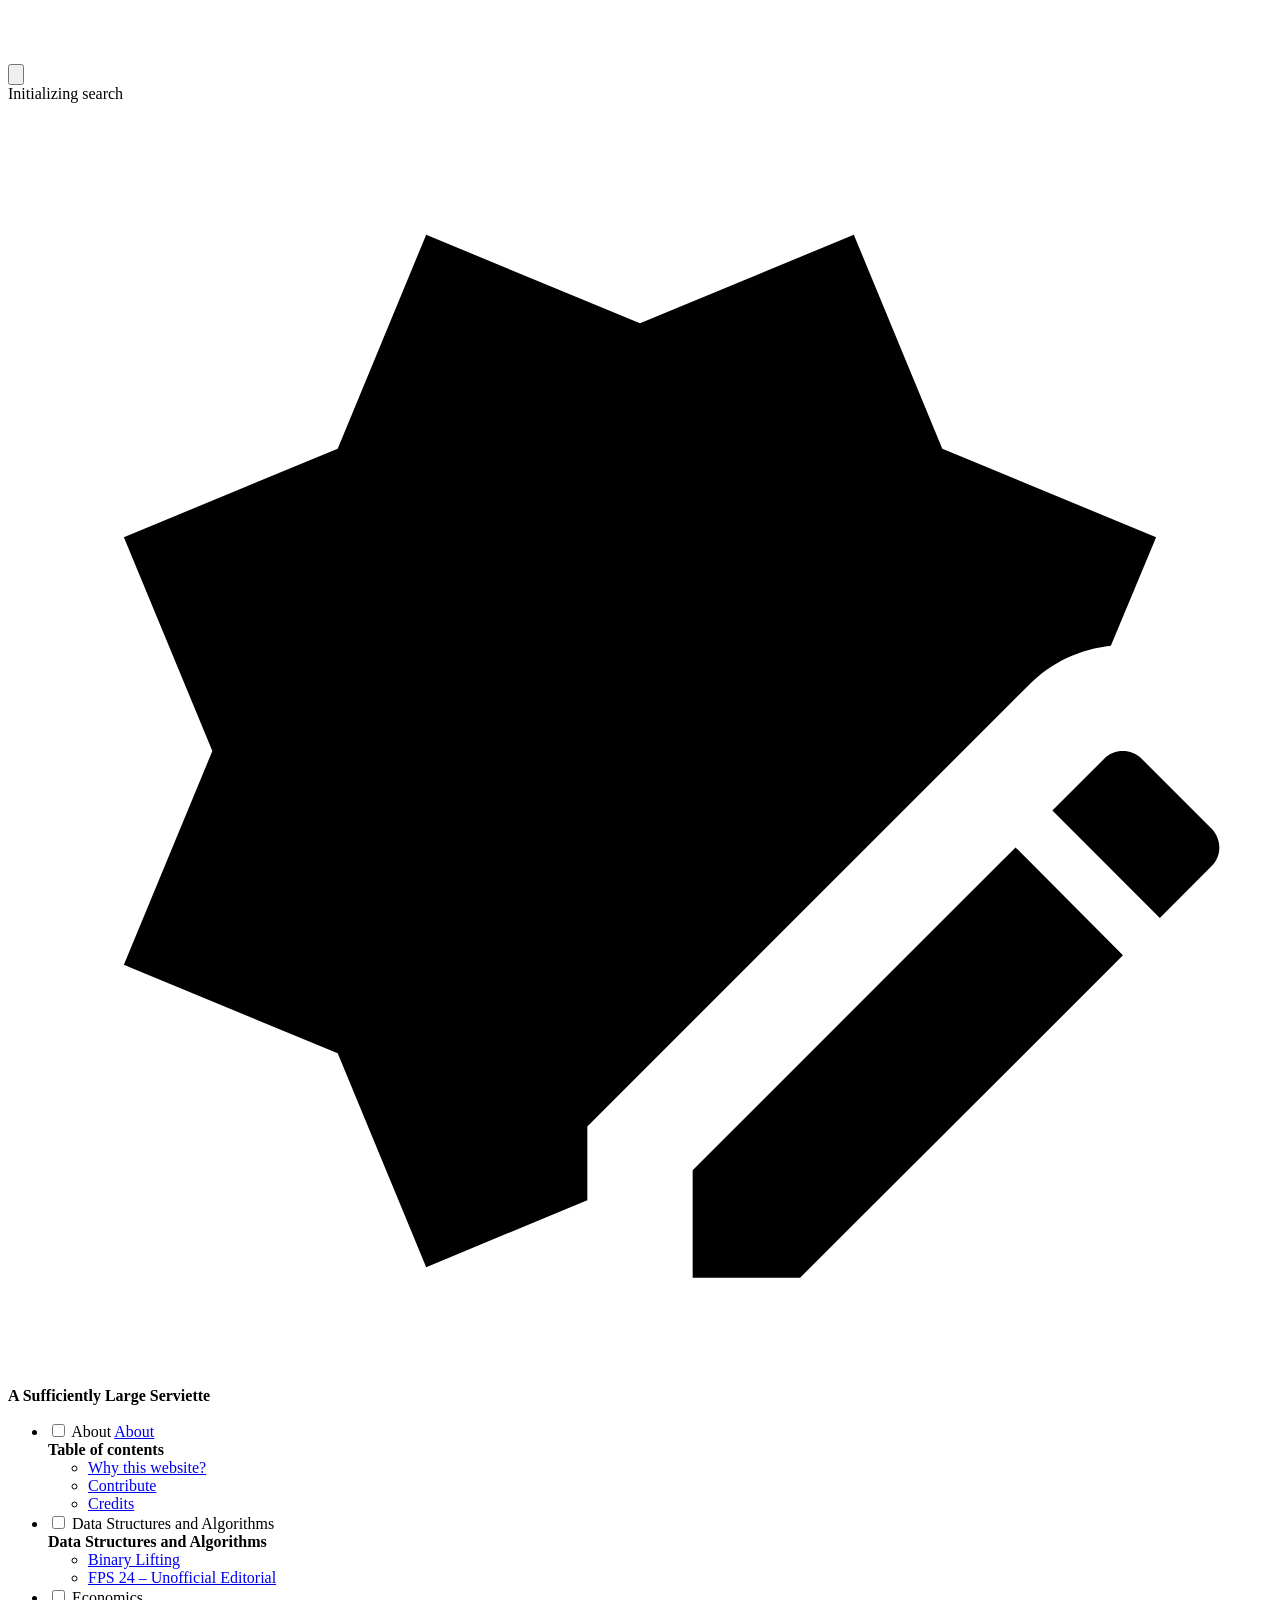
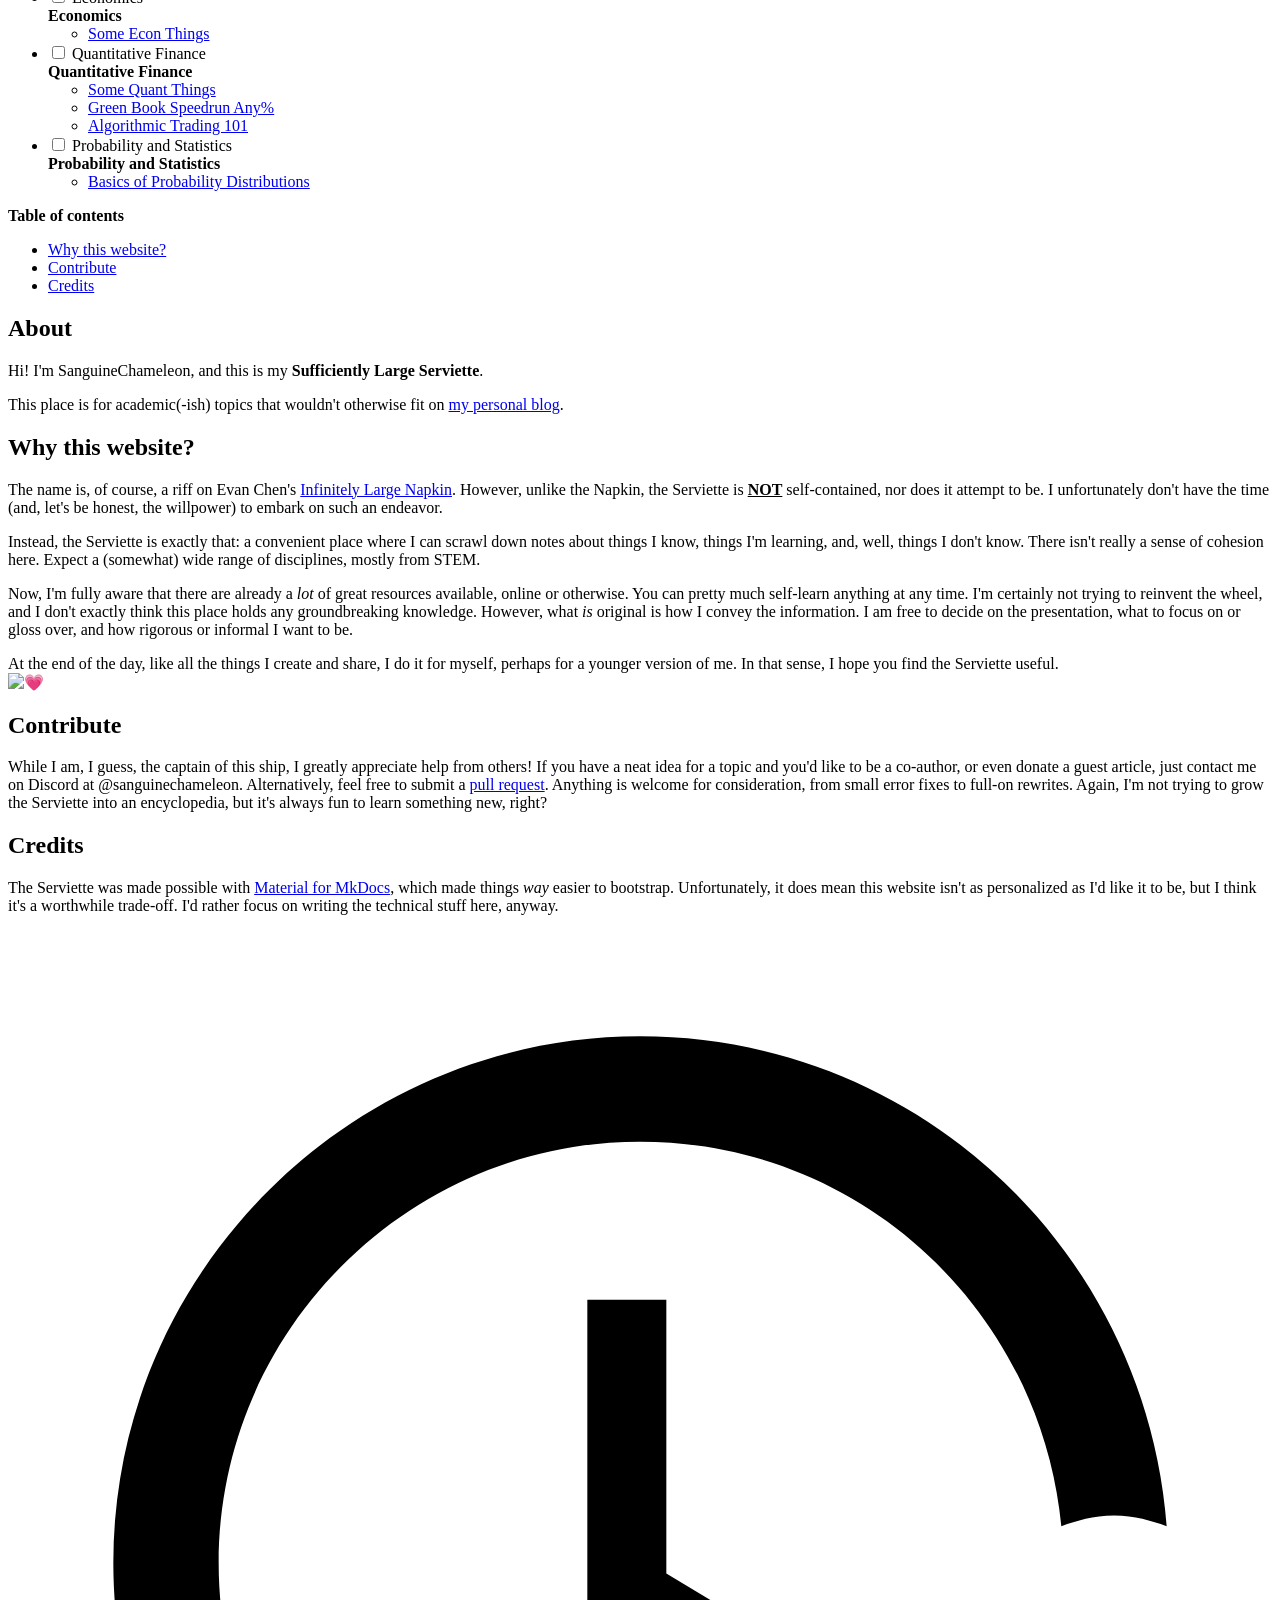
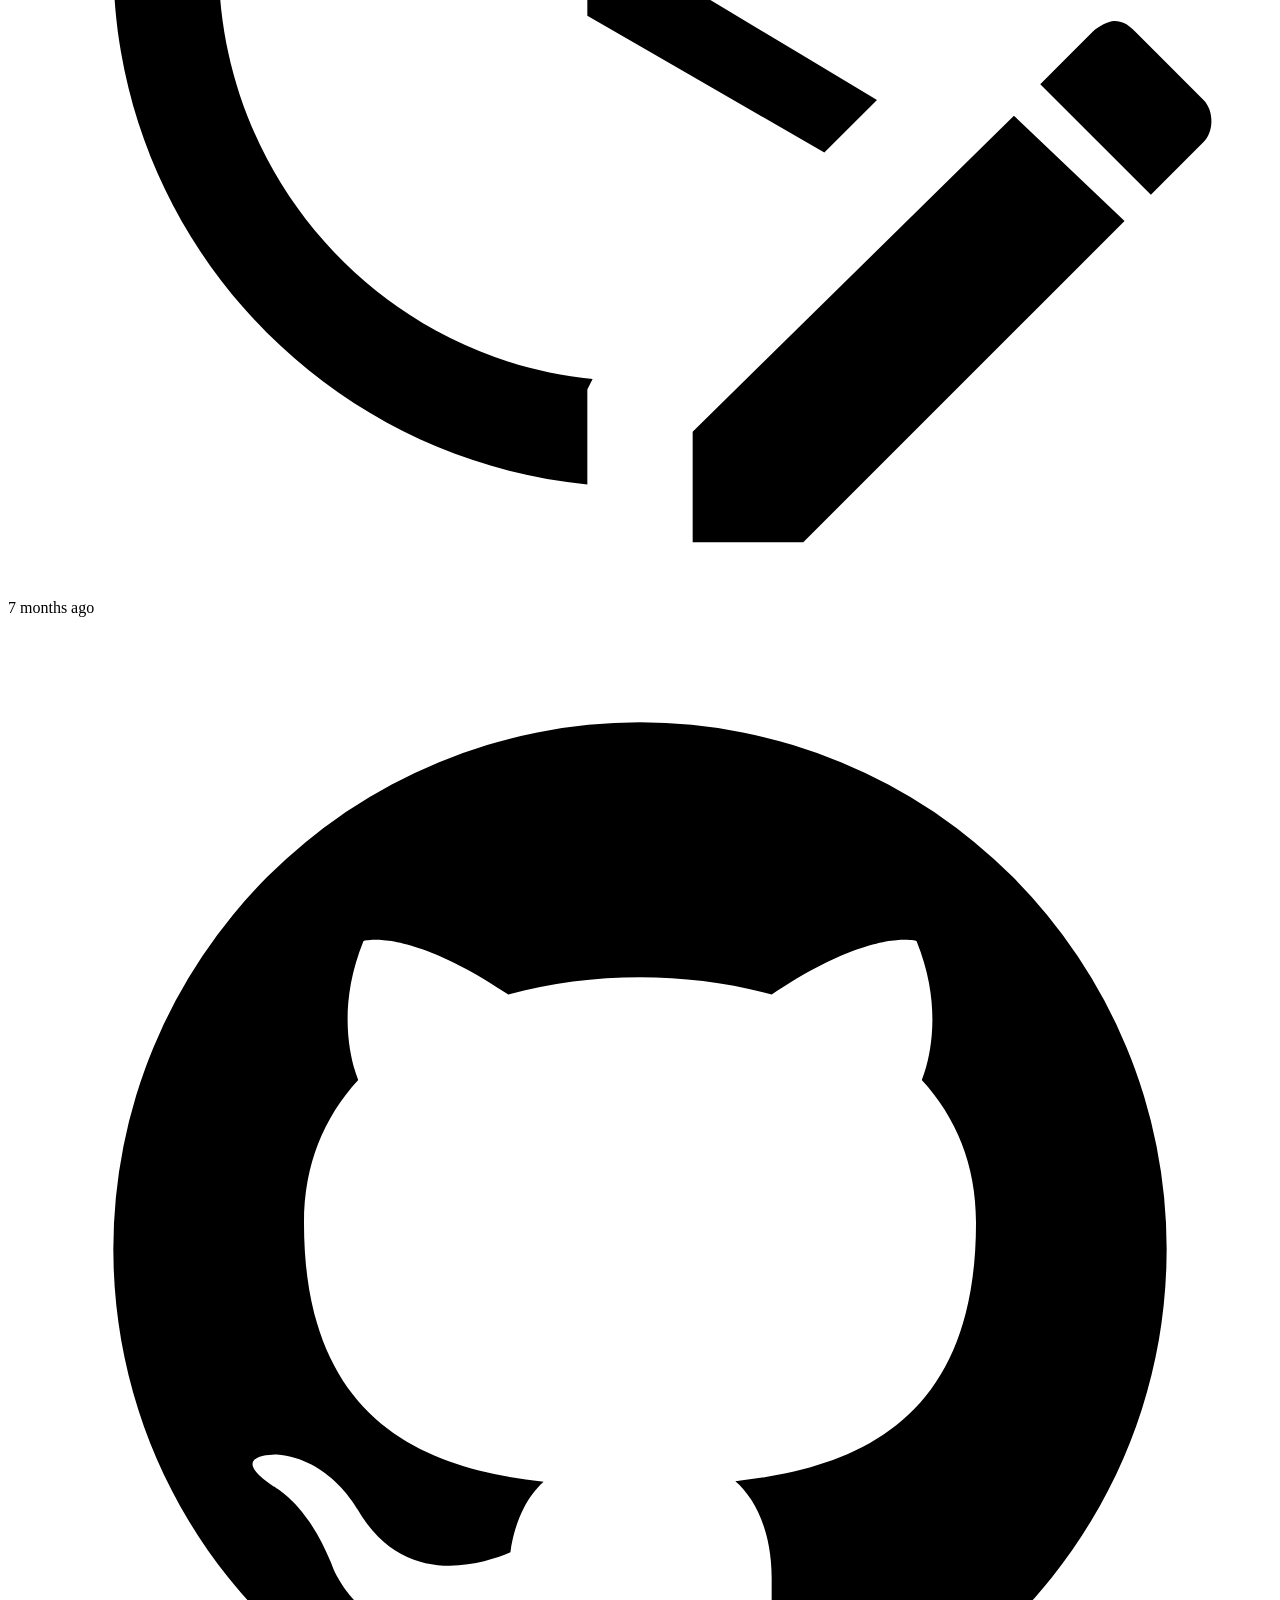
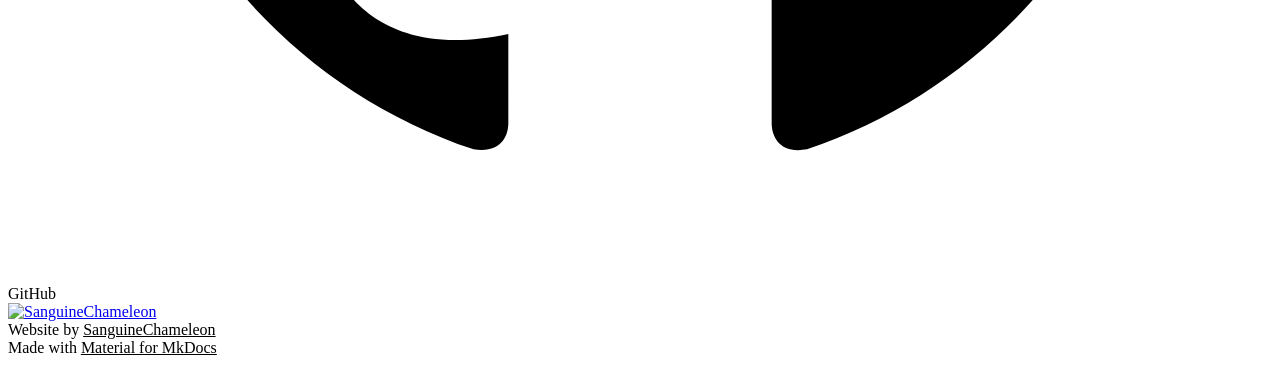
==== commit 12acec0d: "Deployed 0bb005b with MkDocs version: 1.6.1" ====
--- a/index.html
+++ b/index.html
@@ -675,6 +675,88 @@
   
 
     
+      
+      
+  
+  
+  
+  
+    
+    
+    
+    
+    
+    <li class="md-nav__item md-nav__item--nested">
+      
+        
+        
+        <input class="md-nav__toggle md-toggle " type="checkbox" id="__nav_5" >
+        
+          
+          <label class="md-nav__link" for="__nav_5" id="__nav_5_label" tabindex="0">
+            
+  
+  
+  <span class="md-ellipsis">
+    
+  
+    Probability and Statistics
+  
+
+    
+  </span>
+  
+  
+
+            <span class="md-nav__icon md-icon"></span>
+          </label>
+        
+        <nav class="md-nav" data-md-level="1" aria-labelledby="__nav_5_label" aria-expanded="false">
+          <label class="md-nav__title" for="__nav_5">
+            <span class="md-nav__icon md-icon"></span>
+            
+  
+    Probability and Statistics
+  
+
+          </label>
+          <ul class="md-nav__list" data-md-scrollfix>
+            
+              
+                
+  
+  
+  
+  
+    <li class="md-nav__item">
+      <a href="prob-dist-basics/" class="md-nav__link">
+        
+  
+  
+  <span class="md-ellipsis">
+    
+  
+    Basics of Probability Distributions
+  
+
+    
+  </span>
+  
+  
+
+      </a>
+    </li>
+  
+
+              
+            
+          </ul>
+        </nav>
+      
+    </li>
+  
+
+    
   </ul>
 </nav>
                   </div>
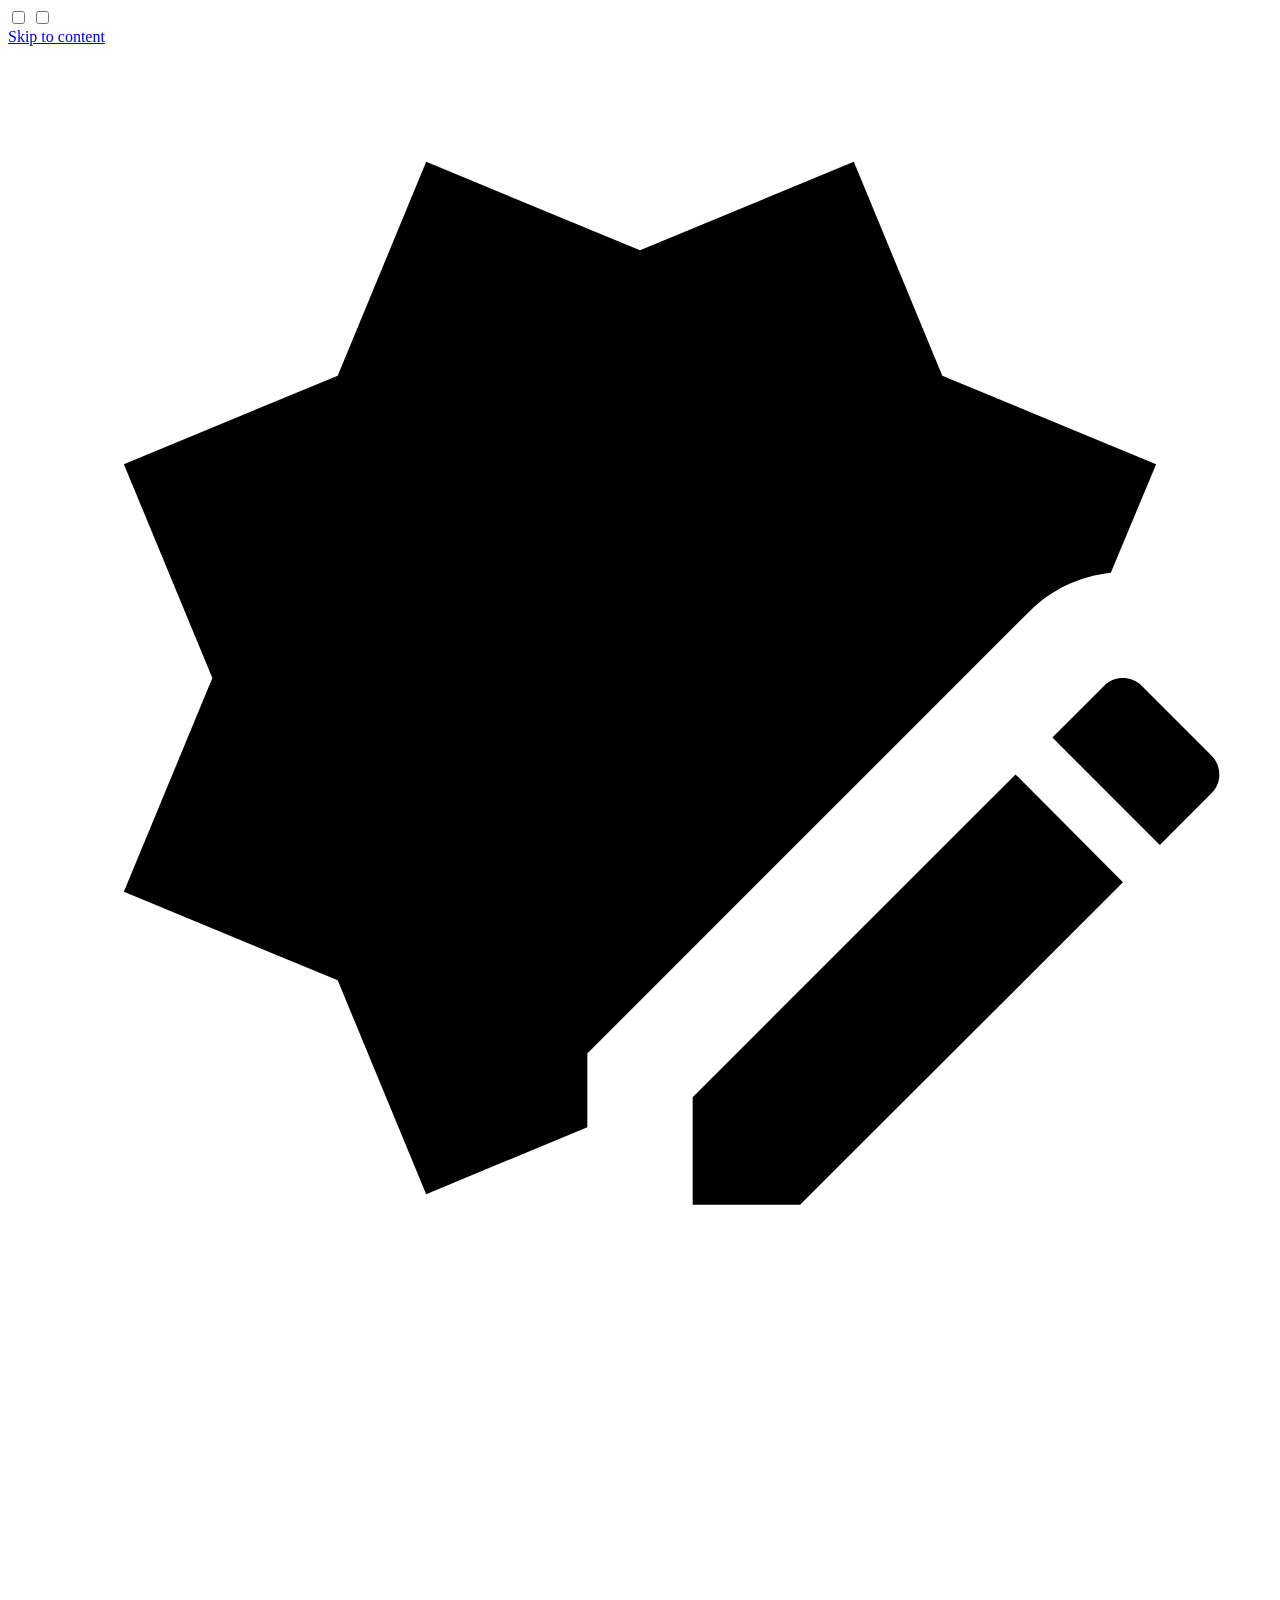
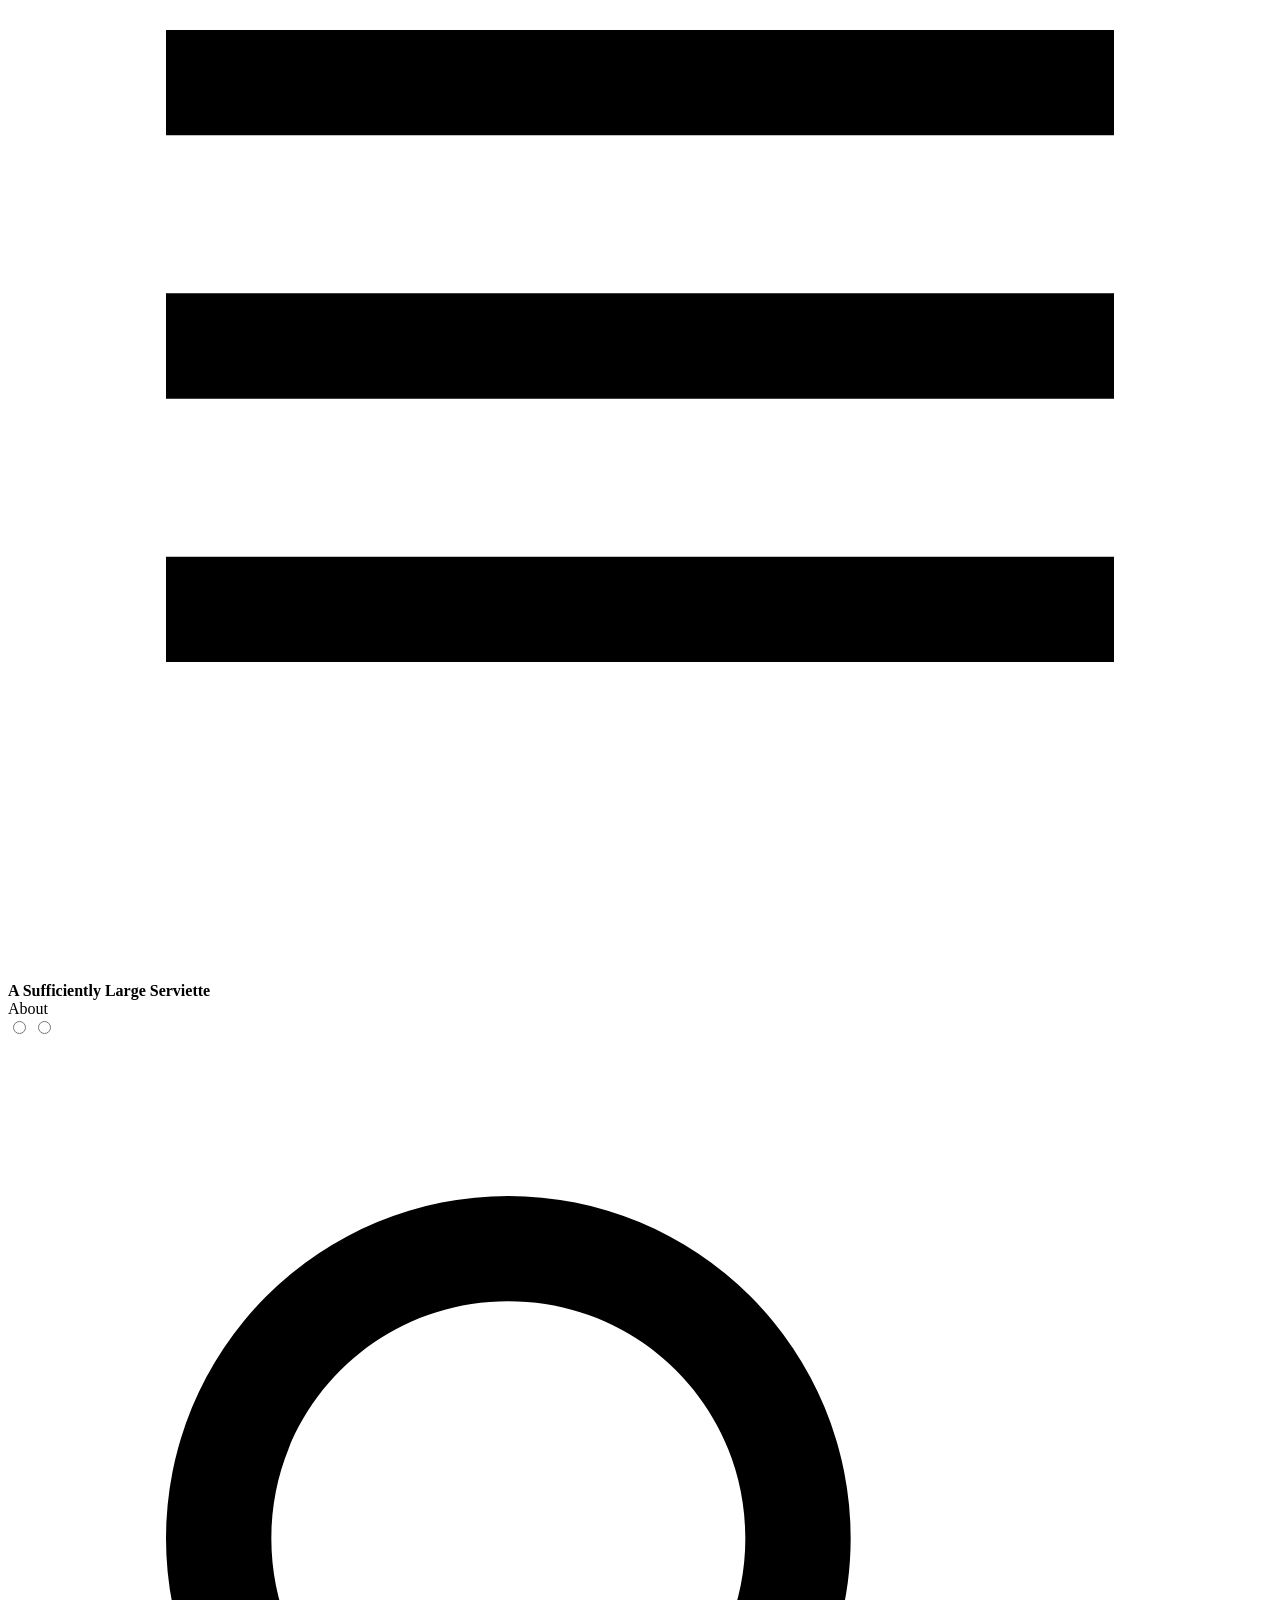
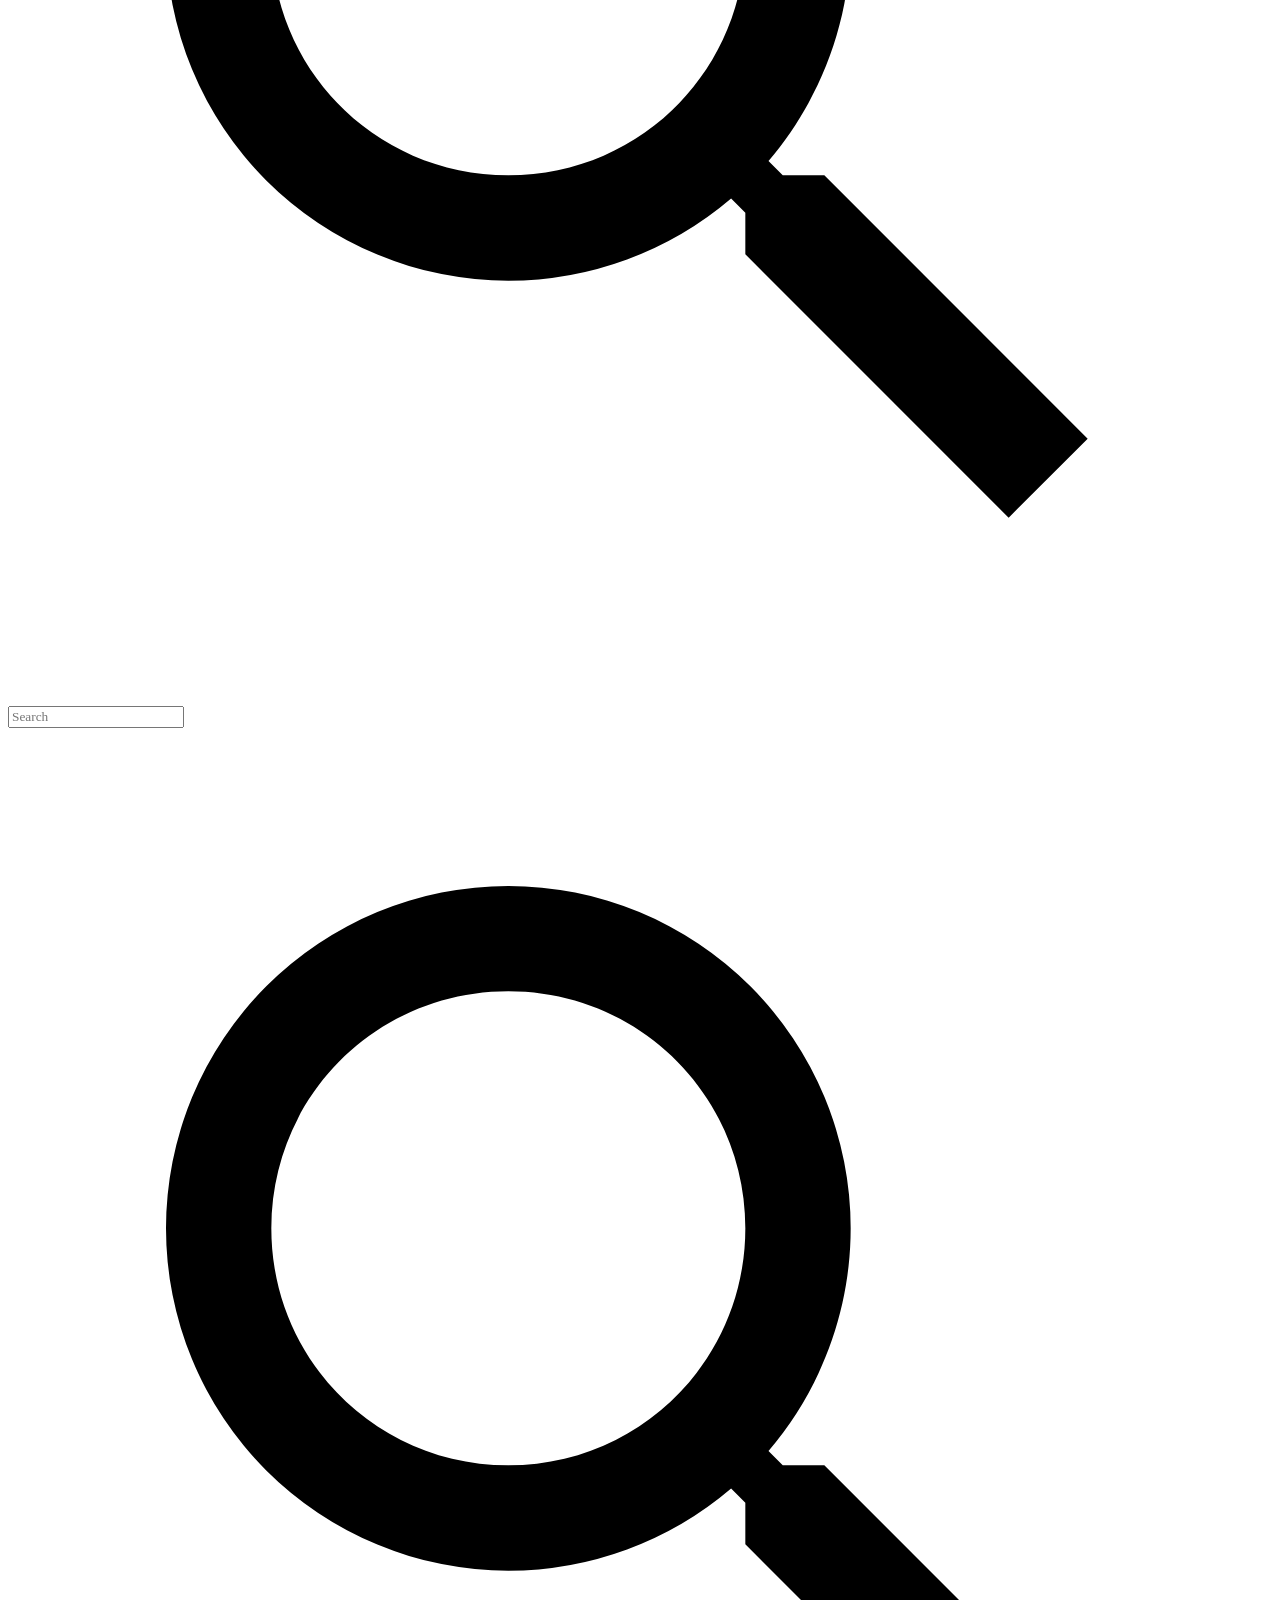
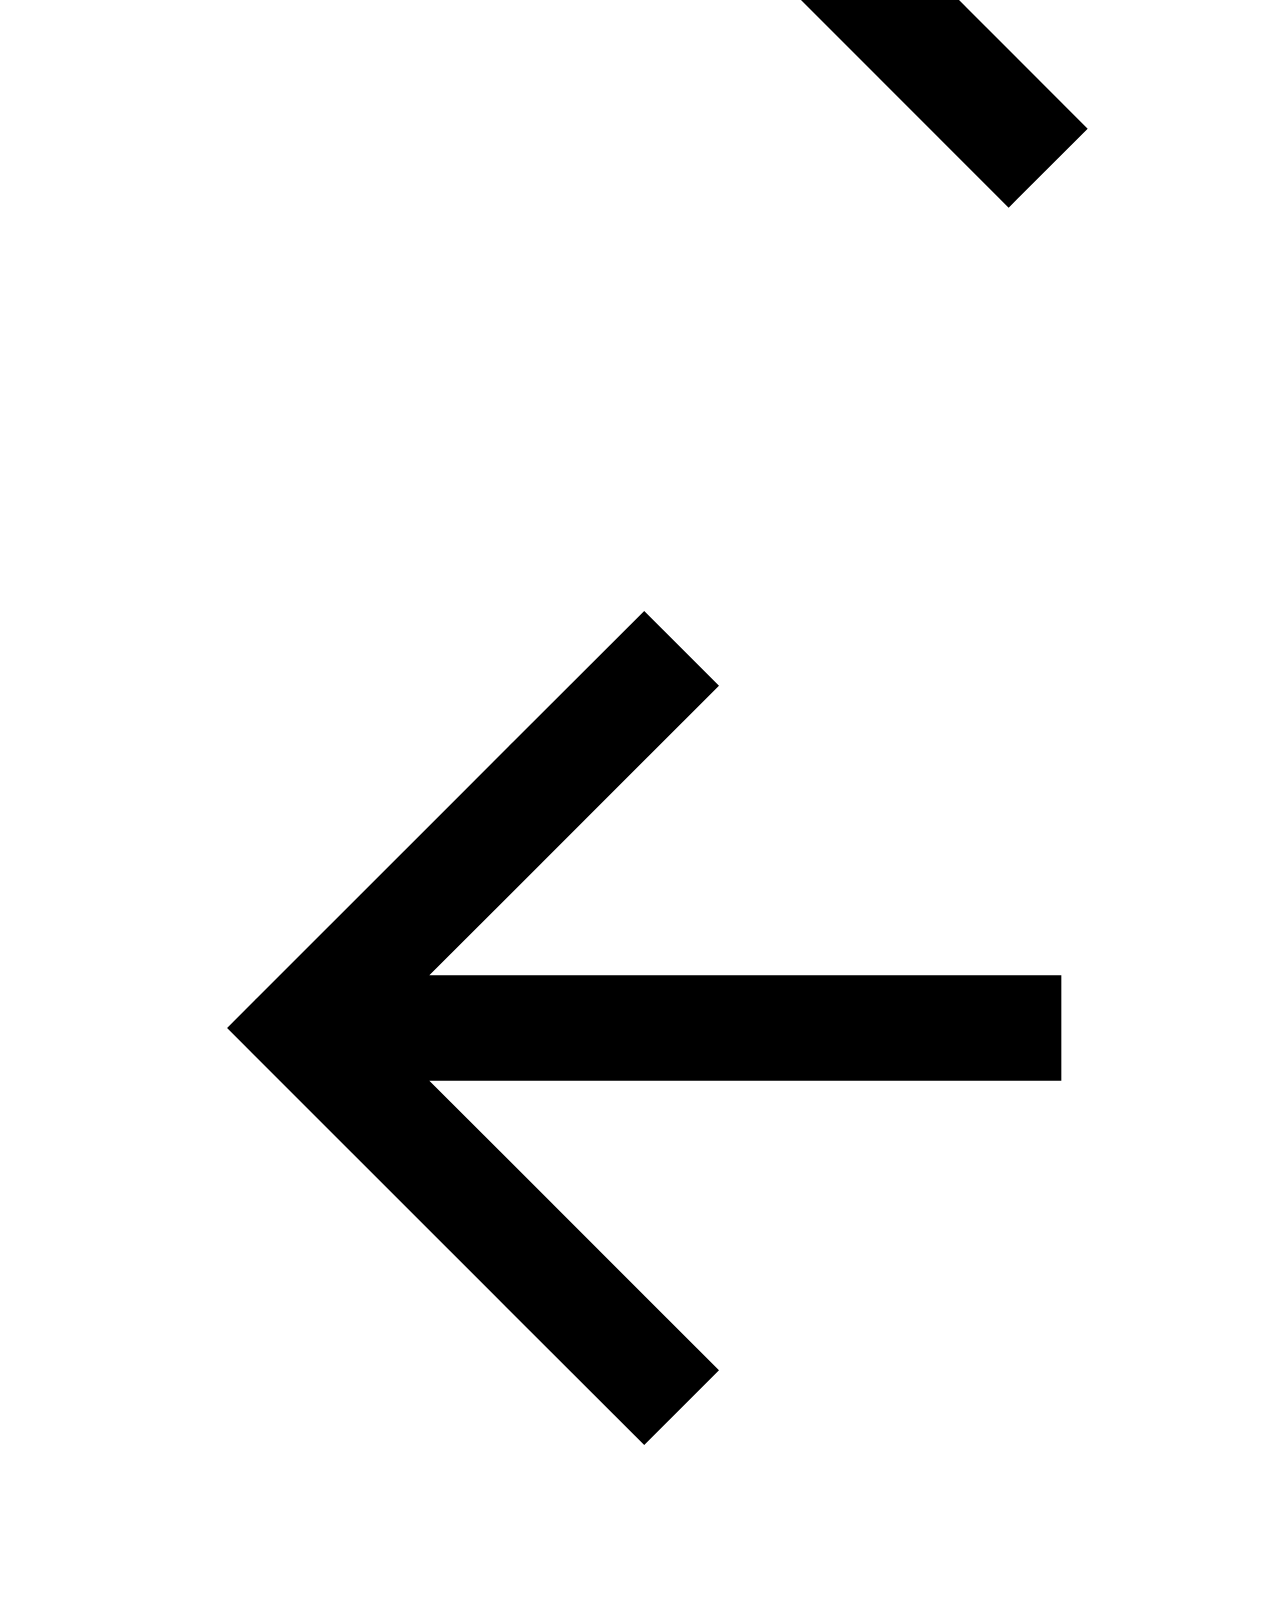
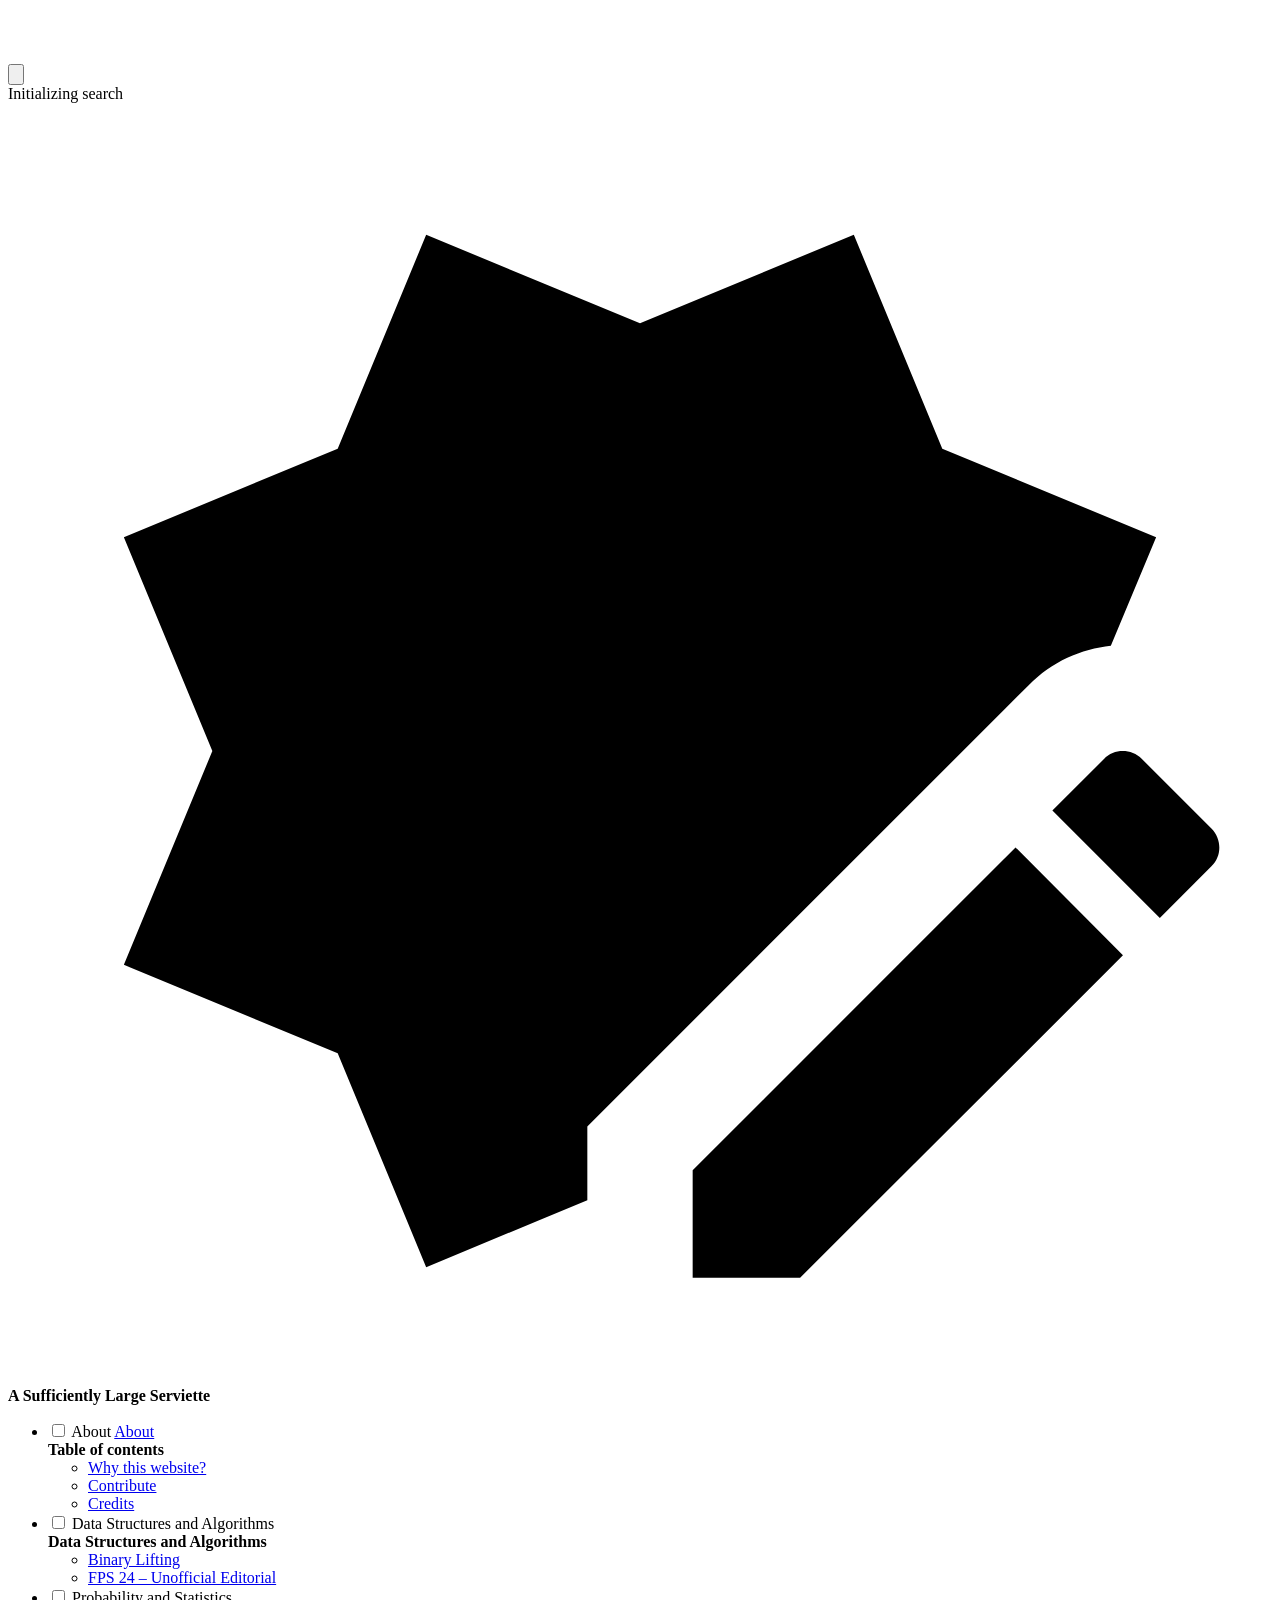
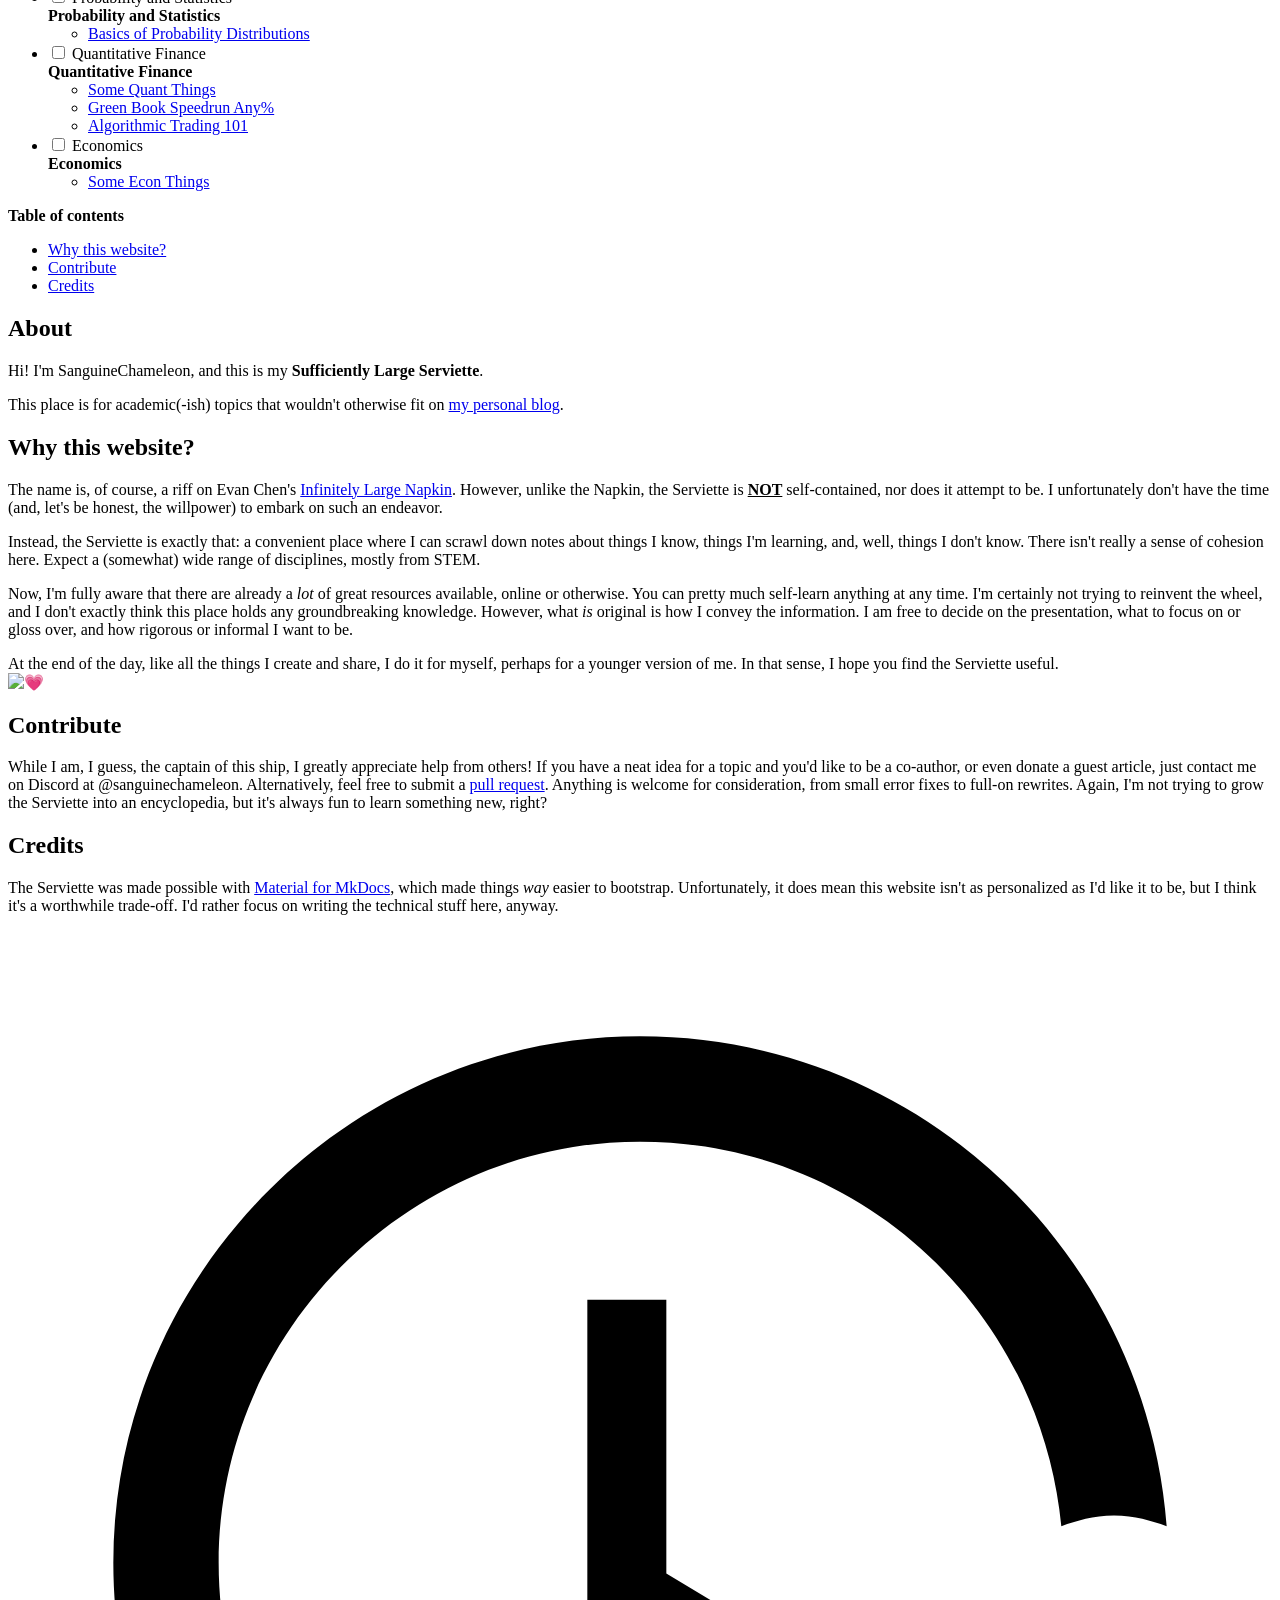
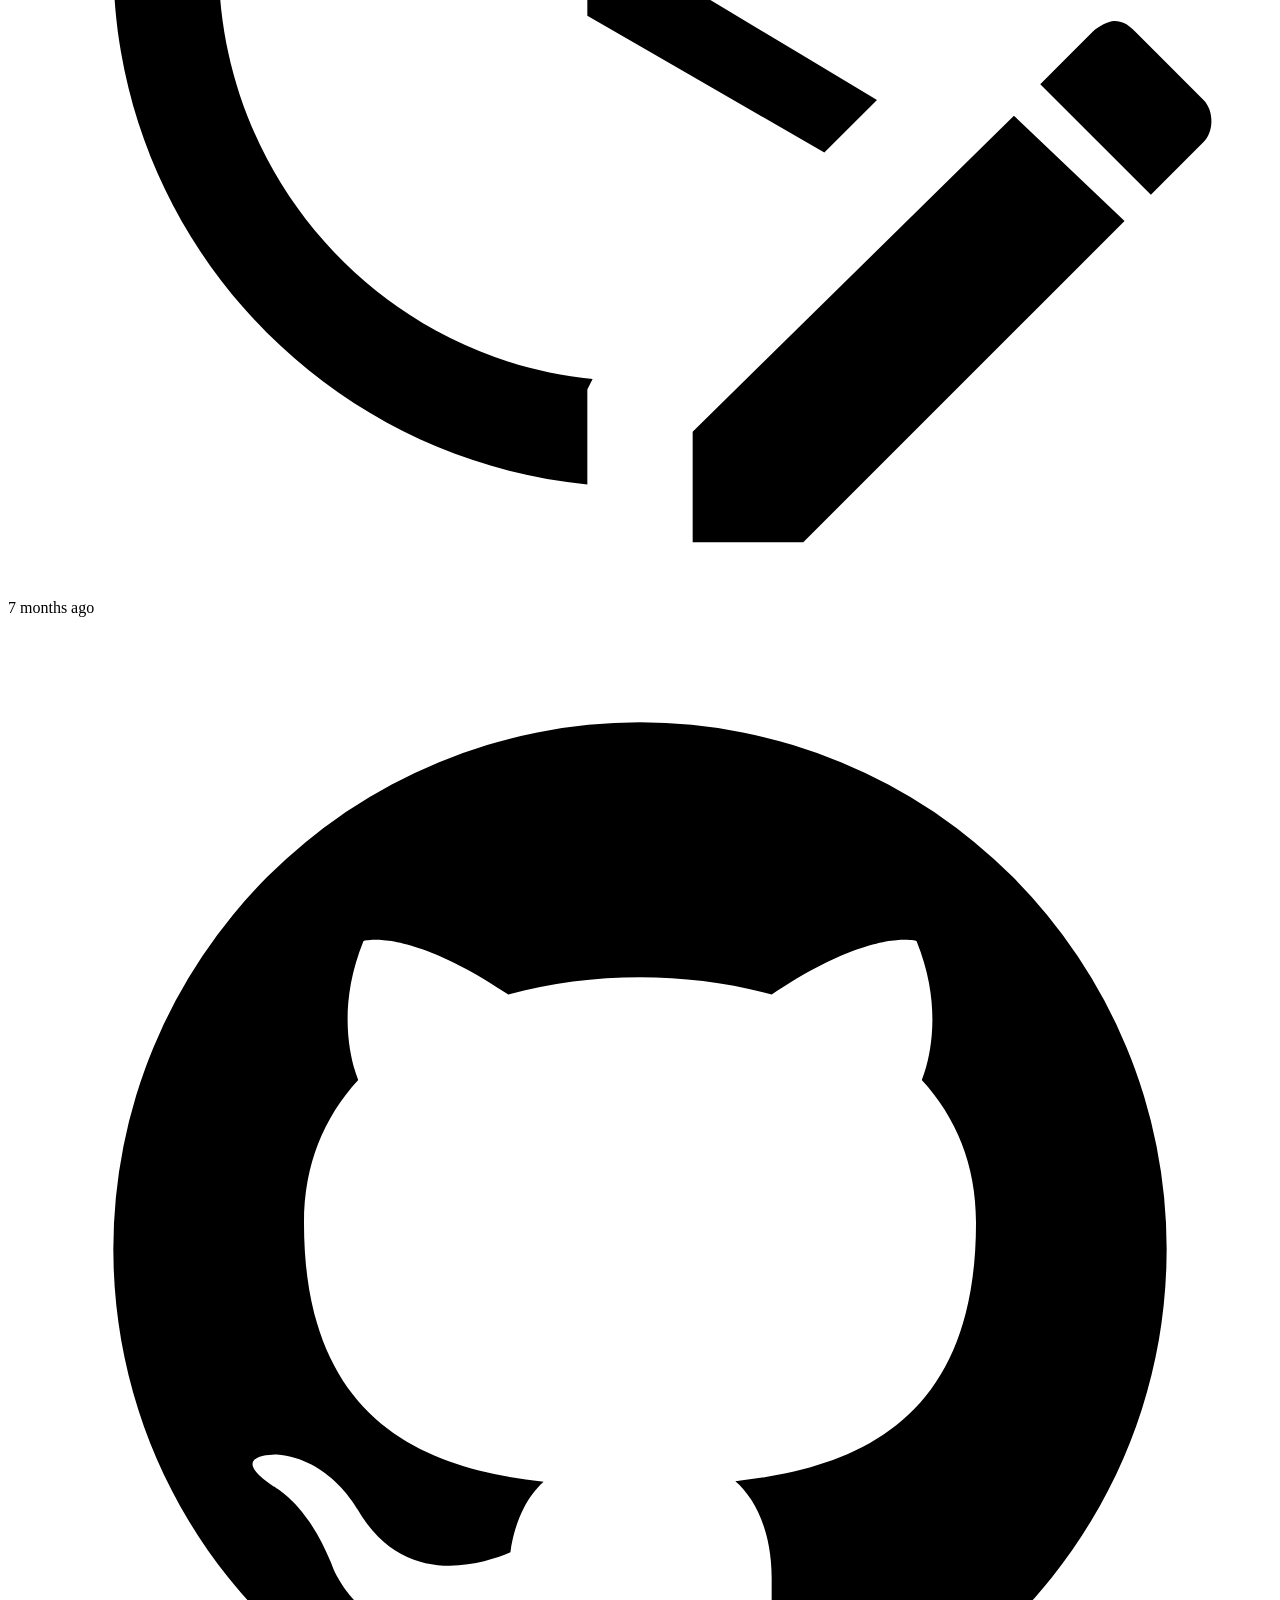
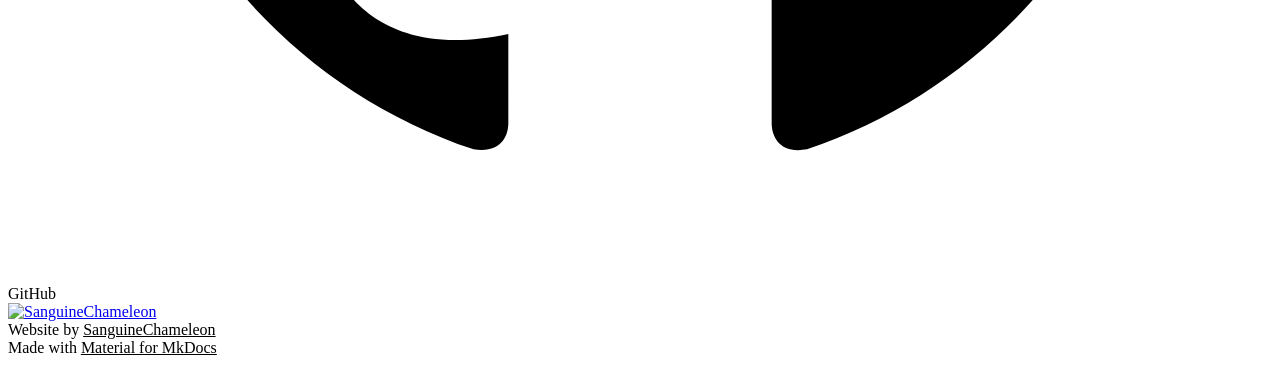
==== commit 5c5f393f: "Deployed 11bb151 with MkDocs version: 1.6.1" ====
--- a/index.html
+++ b/index.html
@@ -480,7 +480,7 @@
   <span class="md-ellipsis">
     
   
-    Economics
+    Probability and Statistics
   
 
     
@@ -496,7 +496,7 @@
             <span class="md-nav__icon md-icon"></span>
             
   
-    Economics
+    Probability and Statistics
   
 
           </label>
@@ -509,14 +509,14 @@
   
   
     <li class="md-nav__item">
-      <a href="some-econ-things/" class="md-nav__link">
-        
-  
-  
-  <span class="md-ellipsis">
-    
-  
-    Some Econ Things
+      <a href="prob-dist-basics/" class="md-nav__link">
+        
+  
+  
+  <span class="md-ellipsis">
+    
+  
+    Basics of Probability Distributions
   
 
     
@@ -700,7 +700,7 @@
   <span class="md-ellipsis">
     
   
-    Probability and Statistics
+    Economics
   
 
     
@@ -716,7 +716,7 @@
             <span class="md-nav__icon md-icon"></span>
             
   
-    Probability and Statistics
+    Economics
   
 
           </label>
@@ -729,14 +729,14 @@
   
   
     <li class="md-nav__item">
-      <a href="prob-dist-basics/" class="md-nav__link">
-        
-  
-  
-  <span class="md-ellipsis">
-    
-  
-    Basics of Probability Distributions
+      <a href="some-econ-things/" class="md-nav__link">
+        
+  
+  
+  <span class="md-ellipsis">
+    
+  
+    Some Econ Things
   
 
     
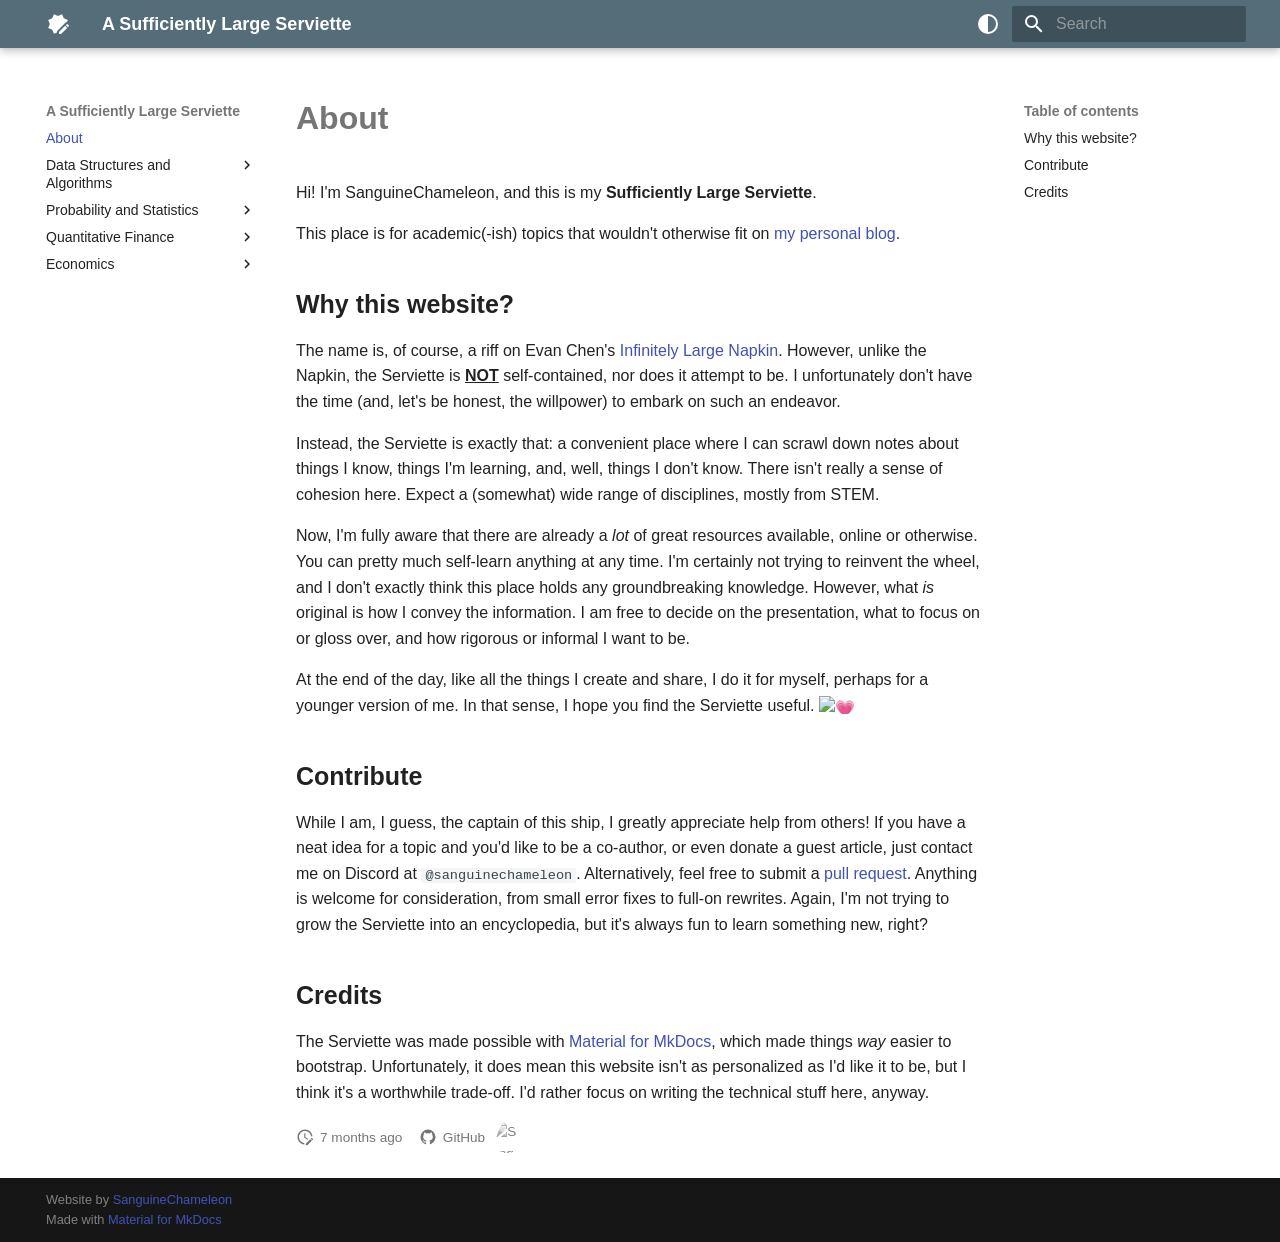
==== commit 97189733: "Deployed 724630a with MkDocs version: 1.6.1" ====
--- a/index.html
+++ b/index.html
@@ -19,7 +19,7 @@
       
       
       <link rel="icon" href="images/favicon.svg">
-      <meta name="generator" content="mkdocs-1.6.1, mkdocs-material-9.7.7">
+      <meta name="generator" content="mkdocs-1.6.1, mkdocs-material-9.8.0">
     
     
       
@@ -27,10 +27,10 @@
       
     
     
-      <link rel="stylesheet" href="assets/stylesheets/main.ec1eaa64.min.css">
-      
-        
-        <link rel="stylesheet" href="assets/stylesheets/palette.ab4e12ef.min.css">
+      <link rel="stylesheet" href="assets/stylesheets/main.57a0d79d.min.css">
+      
+        
+        <link rel="stylesheet" href="assets/stylesheets/palette.fb2fffe2.min.css">
       
       
 
@@ -353,6 +353,12 @@
   
     
     
+      
+        
+      
+        
+      
+    
     
     
     
@@ -463,6 +469,10 @@
   
     
     
+      
+        
+      
+    
     
     
     
@@ -545,6 +555,14 @@
   
     
     
+      
+        
+      
+        
+      
+        
+      
+    
     
     
     
@@ -682,6 +700,10 @@
   
   
     
+    
+      
+        
+      
     
     
     
@@ -942,10 +964,10 @@
     
       
       
-      <script id="__config" type="application/json">{"annotate": null, "base": ".", "features": ["search.suggest", "search.highlight", "content.code.copy", "content.footnote.tooltips"], "search": "assets/javascripts/workers/search.2c215733.min.js", "tags": null, "translations": {"clipboard.copied": "Copied to clipboard", "clipboard.copy": "Copy to clipboard", "search.result.more.one": "1 more on this page", "search.result.more.other": "# more on this page", "search.result.none": "No matching documents", "search.result.one": "1 matching document", "search.result.other": "# matching documents", "search.result.placeholder": "Type to start searching", "search.result.term.missing": "Missing", "select.version": "Select version"}, "version": null}</script>
-    
-    
-      <script src="assets/javascripts/bundle.d7400e89.min.js"></script>
+      <script id="__config" type="application/json">{"annotate": null, "base": ".", "features": ["navigation.indexes", "search.suggest", "search.highlight", "content.code.copy", "content.footnote.tooltips"], "search": "assets/javascripts/workers/search.a7633da7.min.js", "tags": null, "translations": {"clipboard.copied": "Copied to clipboard", "clipboard.copy": "Copy to clipboard", "search.result.more.one": "1 more on this page", "search.result.more.other": "# more on this page", "search.result.none": "No matching documents", "search.result.one": "1 matching document", "search.result.other": "# matching documents", "search.result.placeholder": "Type to start searching", "search.result.term.missing": "Missing", "select.version": "Select version"}, "version": null}</script>
+    
+    
+      <script src="assets/javascripts/bundle.c21346df.min.js"></script>
       
         <script src="js/timeago.min.js"></script>
       
--- a/assets/stylesheets/main.57a0d79d.min.css
+++ b/assets/stylesheets/main.57a0d79d.min.css
@@ -0,0 +1,6 @@
+@charset "UTF-8";html{box-sizing:border-box;-webkit-text-size-adjust:none;-moz-text-size-adjust:none;text-size-adjust:none}*,:after,:before{box-sizing:inherit}@media(prefers-reduced-motion){*,:after,:before{transition:none!important}}body{margin:0;-webkit-font-smoothing:antialiased;-moz-osx-font-smoothing:grayscale;--md-text-font-family:var(--md-text-font, _),
+    -apple-system, BlinkMacSystemFont, Helvetica, Arial, sans-serif;--md-code-font-family:var(--md-code-font, _),
+    SFMono-Regular, Consolas, Menlo, monospace}.md-typeset code:not(.focus-visible),a,button,input,label{-webkit-tap-highlight-color:transparent}a{color:inherit;text-decoration:none}hr{box-sizing:initial;display:block;height:.05rem;padding:0;overflow:visible;border:0}small{font-size:80%}sub,sup{line-height:1em}img{border-style:none}table{border-spacing:0;border-collapse:initial}td,th{font-weight:400;vertical-align:top}button{padding:0;margin:0;font-family:inherit;font-size:inherit;background:#0000;border:0}input{border:0;outline:none}:root{--md-primary-fg-color:#4051b5;--md-primary-fg-color--light:#5d6cc0;--md-primary-fg-color--dark:#303fa1;--md-primary-bg-color:#fff;--md-primary-bg-color--light:#ffffffb3;--md-accent-fg-color:#526cfe;--md-accent-fg-color--transparent:#526cfe1a;--md-accent-bg-color:#fff;--md-accent-bg-color--light:#ffffffb3;--md-typeset-table-sort-icon:url("data:image/svg+xml;charset=utf-8,<svg xmlns='http://www.w3.org/2000/svg' viewBox='0 0 24 24'><path d='m18 21-4-4h3V7h-3l4-4 4 4h-3v10h3M2 19v-2h10v2M2 13v-2h7v2M2 7V5h4v2z'/></svg>");--md-typeset-table-sort-icon--asc:url("data:image/svg+xml;charset=utf-8,<svg xmlns='http://www.w3.org/2000/svg' viewBox='0 0 24 24'><path d='M19 17h3l-4 4-4-4h3V3h2M2 17h10v2H2M6 5v2H2V5m0 6h7v2H2z'/></svg>");--md-typeset-table-sort-icon--desc:url("data:image/svg+xml;charset=utf-8,<svg xmlns='http://www.w3.org/2000/svg' viewBox='0 0 24 24'><path d='M19 7h3l-4-4-4 4h3v14h2M2 17h10v2H2M6 5v2H2V5m0 6h7v2H2z'/></svg>")}[data-md-color-scheme=default]{color-scheme:light}[data-md-color-scheme=default] img[src$="#gh-dark-mode-only"],[data-md-color-scheme=default] img[src$="#only-dark"]{display:none}:root,[data-md-color-scheme=default]{--md-hue:225deg;--md-default-fg-color:#000000de;--md-default-fg-color--light:#0000008a;--md-default-fg-color--lighter:#00000052;--md-default-fg-color--lightest:#00000012;--md-default-bg-color:#fff;--md-default-bg-color--light:#ffffffb3;--md-default-bg-color--lighter:#ffffff4d;--md-default-bg-color--lightest:#ffffff1f;--md-code-fg-color:#36464e;--md-code-bg-color:#f5f5f5;--md-code-bg-color--light:#f5f5f5b3;--md-code-bg-color--lighter:#f5f5f54d;--md-code-hl-color:#4287ff;--md-code-hl-color--light:#4287ff1a;--md-code-hl-number-color:#d52a2a;--md-code-hl-special-color:#db1457;--md-code-hl-function-color:#a846b9;--md-code-hl-constant-color:#6e59d9;--md-code-hl-keyword-color:#3f6ec6;--md-code-hl-string-color:#1c7d4d;--md-code-hl-name-color:var(--md-code-fg-color);--md-code-hl-operator-color:var(--md-default-fg-color--light);--md-code-hl-punctuation-color:var(--md-default-fg-color--light);--md-code-hl-comment-color:var(--md-default-fg-color--light);--md-code-hl-generic-color:var(--md-default-fg-color--light);--md-code-hl-variable-color:var(--md-default-fg-color--light);--md-typeset-color:var(--md-default-fg-color);--md-typeset-a-color:var(--md-primary-fg-color);--md-typeset-del-color:#f5503d26;--md-typeset-ins-color:#0bd57026;--md-typeset-kbd-color:#fafafa;--md-typeset-kbd-accent-color:#fff;--md-typeset-kbd-border-color:#b8b8b8;--md-typeset-mark-color:#ffff0080;--md-typeset-table-color:#0000001f;--md-typeset-table-color--light:#00000009;--md-admonition-fg-color:var(--md-default-fg-color);--md-admonition-bg-color:var(--md-default-bg-color);--md-warning-fg-color:#000000de;--md-warning-bg-color:#ff9;--md-footer-fg-color:#fff;--md-footer-fg-color--light:#ffffffb3;--md-footer-fg-color--lighter:#ffffff73;--md-footer-bg-color:#000000de;--md-footer-bg-color--dark:#00000052;--md-shadow-z1:0 0.2rem 0.5rem #0000000d,
+    0 0 0.05rem #0000001a;--md-shadow-z2:0 0.2rem 0.5rem #0000001a,
+    0 0 0.05rem #00000040;--md-shadow-z3:0 0.2rem 0.5rem #0003,
+    0 0 0.05rem #00000059}.md-icon svg{display:block;width:1.2rem;height:1.2rem;fill:currentcolor}aside,body,input{font-family:var(--md-text-font-family);font-feature-settings:"kern","liga";color:var(--md-typeset-color)}code,kbd,pre{font-family:var(--md-code-font-family);font-feature-settings:"kern"}.md-typeset{font-size:.8rem;line-height:1.6;overflow-wrap:break-word;-webkit-print-color-adjust:exact;color-adjust:exact}@media print{.md-typeset{font-size:.68rem}.md-typeset code,.md-typeset kbd,.md-typeset pre{white-space:pre-wrap}}.md-typeset blockquote,.md-typeset dl,.md-typeset figure,.md-typeset ol,.md-typeset pre,.md-typeset ul{margin-top:1em;margin-bottom:1em}.md-typeset h1{margin:0 0 1.25em;font-size:2em;line-height:1.3;color:var(--md-default-fg-color--light)}.md-typeset h1,.md-typeset h2{font-weight:300;letter-spacing:-.01em}.md-typeset h2{margin:1.6em 0 .64em;font-size:1.5625em;line-height:1.4}.md-typeset h3{margin:1.6em 0 .8em;font-size:1.25em;font-weight:400;line-height:1.5;letter-spacing:-.01em}.md-typeset h2+h3{margin-top:.8em}.md-typeset h4{margin:1em 0;font-weight:700;letter-spacing:-.01em}.md-typeset h5,.md-typeset h6{margin:1.25em 0;font-size:.8em;font-weight:700;color:var(--md-default-fg-color--light);letter-spacing:-.01em}.md-typeset h5{text-transform:uppercase}.md-typeset h5 code{text-transform:none}.md-typeset hr{display:flow-root;margin:1.5em 0;border-bottom:.05rem solid var(--md-default-fg-color--lightest)}.md-typeset a{color:var(--md-typeset-a-color);word-break:break-word}.md-typeset a,.md-typeset a:before{transition:color 125ms}.md-typeset a:focus,.md-typeset a:hover{color:var(--md-accent-fg-color)}.md-typeset a:focus code,.md-typeset a:hover code{color:var(--md-accent-fg-color);background-color:var(--md-accent-fg-color--transparent)}.md-typeset a code{color:var(--md-typeset-a-color)}.md-typeset a.focus-visible{outline-color:var(--md-accent-fg-color);outline-offset:.2rem}.md-typeset code,.md-typeset kbd,.md-typeset pre{font-variant-ligatures:none;color:var(--md-code-fg-color);direction:ltr;transition:background-color 125ms}.md-typeset code{padding:0 .2941176471em;font-size:.85em;word-break:break-word;background-color:var(--md-code-bg-color);border-radius:.1rem;-webkit-box-decoration-break:clone;box-decoration-break:clone;transition:color 125ms,background-color 125ms}.md-typeset code:not(.focus-visible){outline:none}.md-typeset pre{position:relative;display:flow-root;line-height:1.4}.md-typeset pre>code{display:block;padding:.7720588235em 1.1764705882em;margin:0;overflow:auto;word-break:normal;touch-action:auto;scrollbar-color:var(--md-default-fg-color--lighter) #0000;scrollbar-width:thin;outline-color:var(--md-accent-fg-color);box-shadow:none;-webkit-box-decoration-break:slice;box-decoration-break:slice}.md-typeset pre>code:hover{scrollbar-color:var(--md-accent-fg-color) #0000}.md-typeset pre>code::-webkit-scrollbar{width:.2rem;height:.2rem}.md-typeset pre>code::-webkit-scrollbar-thumb{background-color:var(--md-default-fg-color--lighter)}.md-typeset pre>code::-webkit-scrollbar-thumb:hover{background-color:var(--md-accent-fg-color)}.md-typeset kbd{display:inline-block;padding:0 .6666666667em;font-size:.75em;color:var(--md-default-fg-color);word-break:break-word;vertical-align:text-top;background-color:var(--md-typeset-kbd-color);border-radius:.1rem;box-shadow:0 .1rem 0 .05rem var(--md-typeset-kbd-border-color),0 .1rem 0 var(--md-typeset-kbd-border-color),0 -.1rem .2rem var(--md-typeset-kbd-accent-color) inset}.md-typeset mark{color:inherit;word-break:break-word;background-color:var(--md-typeset-mark-color);-webkit-box-decoration-break:clone;box-decoration-break:clone}.md-typeset abbr{text-decoration:none;cursor:help}.md-typeset [data-preview],.md-typeset abbr{border-bottom:.05rem dotted var(--md-default-fg-color--light)}.md-typeset small{opacity:.75}[dir=ltr] .md-typeset sub,[dir=ltr] .md-typeset sup{margin-left:.078125em}[dir=rtl] .md-typeset sub,[dir=rtl] .md-typeset sup{margin-right:.078125em}[dir=ltr] .md-typeset blockquote{padding-left:.6rem;border-left:.2rem solid var(--md-default-fg-color--lighter)}[dir=rtl] .md-typeset blockquote{padding-right:.6rem;border-right:.2rem solid var(--md-default-fg-color--lighter)}.md-typeset blockquote{margin-left:0;margin-right:0;color:var(--md-default-fg-color--light)}.md-typeset ul{list-style-type:disc}.md-typeset ul[type]{list-style-type:revert-layer}[dir=ltr] .md-typeset ol,[dir=ltr] .md-typeset ol li ol,[dir=ltr] .md-typeset ol li ul,[dir=ltr] .md-typeset ul,[dir=ltr] .md-typeset ul li ol,[dir=ltr] .md-typeset ul li ul{margin-left:.625em}[dir=rtl] .md-typeset ol,[dir=rtl] .md-typeset ol li ol,[dir=rtl] .md-typeset ol li ul,[dir=rtl] .md-typeset ul,[dir=rtl] .md-typeset ul li ol,[dir=rtl] .md-typeset ul li ul{margin-right:.625em}.md-typeset ol,.md-typeset ul{padding:0}.md-typeset ol:not([hidden]),.md-typeset ul:not([hidden]){display:flow-root}.md-typeset ol ol,.md-typeset ul ol{list-style-type:lower-alpha}.md-typeset ol ol ol,.md-typeset ul ol ol{list-style-type:lower-roman}.md-typeset ol ol ol ol,.md-typeset ul ol ol ol{list-style-type:upper-alpha}.md-typeset ol ol ol ol ol,.md-typeset ul ol ol ol ol{list-style-type:upper-roman}.md-typeset ol[type],.md-typeset ul[type]{list-style-type:revert-layer}[dir=ltr] .md-typeset ol li,[dir=ltr] .md-typeset ul li{margin-left:1.25em}[dir=rtl] .md-typeset ol li,[dir=rtl] .md-typeset ul li{margin-right:1.25em}.md-typeset ol li,.md-typeset ul li{margin-bottom:.5em}.md-typeset ol li blockquote,.md-typeset ol li p,.md-typeset ul li blockquote,.md-typeset ul li p{margin:.5em 0}.md-typeset ol li:last-child,.md-typeset ul li:last-child{margin-bottom:0}.md-typeset ol li ol,.md-typeset ol li ul,.md-typeset ul li ol,.md-typeset ul li ul{margin-top:.5em;margin-bottom:.5em}[dir=ltr] .md-typeset dd{margin-left:1.875em}[dir=rtl] .md-typeset dd{margin-right:1.875em}.md-typeset dd{margin-top:1em;margin-bottom:1.5em}.md-typeset img,.md-typeset svg,.md-typeset video{max-width:100%;height:auto}.md-typeset img[align=left]{margin:1em 1em 1em 0}.md-typeset img[align=right]{margin:1em 0 1em 1em}.md-typeset img[align]:only-child{margin-top:0}.md-typeset figure{display:flow-root;width:fit-content;max-width:100%;margin:1em auto;text-align:center}.md-typeset figure img{display:block;margin:0 auto}.md-typeset figcaption{max-width:24rem;margin:1em auto;font-style:italic}.md-typeset iframe{max-width:100%}.md-typeset table:not([class]){display:inline-block;max-width:100%;overflow:auto;font-size:.64rem;touch-action:auto;background-color:var(--md-default-bg-color);border:.05rem solid var(--md-typeset-table-color);border-radius:.1rem}@media print{.md-typeset table:not([class]){display:table}}.md-typeset table:not([class])+*{margin-top:1.5em}.md-typeset table:not([class]) td>:first-child,.md-typeset table:not([class]) th>:first-child{margin-top:0}.md-typeset table:not([class]) td>:last-child,.md-typeset table:not([class]) th>:last-child{margin-bottom:0}.md-typeset table:not([class]) td:not([align]),.md-typeset table:not([class]) th:not([align]){text-align:left}[dir=rtl] .md-typeset table:not([class]) td:not([align]),[dir=rtl] .md-typeset table:not([class]) th:not([align]){text-align:right}.md-typeset table:not([class]) th{min-width:5rem;padding:.9375em 1.25em;font-weight:700;vertical-align:top}.md-typeset table:not([class]) td{padding:.9375em 1.25em;vertical-align:top;border-top:.05rem solid var(--md-typeset-table-color)}.md-typeset table:not([class]) tbody tr{transition:background-color 125ms}.md-typeset table:not([class]) tbody tr:hover{background-color:var(--md-typeset-table-color--light);box-shadow:0 .05rem 0 var(--md-default-bg-color) inset}.md-typeset table:not([class]) a{word-break:normal}.md-typeset table th[role=columnheader]{cursor:pointer}[dir=ltr] .md-typeset table th[role=columnheader]:after{margin-left:.5em}[dir=rtl] .md-typeset table th[role=columnheader]:after{margin-right:.5em}.md-typeset table th[role=columnheader]:after{display:inline-block;width:1.2em;height:1.2em;vertical-align:text-bottom;content:"";-webkit-mask-image:var(--md-typeset-table-sort-icon);mask-image:var(--md-typeset-table-sort-icon);-webkit-mask-repeat:no-repeat;mask-repeat:no-repeat;-webkit-mask-size:contain;mask-size:contain;transition:background-color 125ms}.md-typeset table th[role=columnheader]:hover:after{background-color:var(--md-default-fg-color--lighter)}.md-typeset table th[role=columnheader][aria-sort=ascending]:after{background-color:var(--md-default-fg-color--light);-webkit-mask-image:var(--md-typeset-table-sort-icon--asc);mask-image:var(--md-typeset-table-sort-icon--asc)}.md-typeset table th[role=columnheader][aria-sort=descending]:after{background-color:var(--md-default-fg-color--light);-webkit-mask-image:var(--md-typeset-table-sort-icon--desc);mask-image:var(--md-typeset-table-sort-icon--desc)}.md-typeset__scrollwrap{margin:1em -.8rem;overflow-x:auto;touch-action:auto}.md-typeset__table{display:inline-block;padding:0 .8rem;margin-bottom:.5em}@media print{.md-typeset__table{display:block}}html .md-typeset__table table{display:table;width:100%;margin:0;overflow:hidden}@media screen and (max-width:44.984375em){.md-content__inner>pre{margin:1em -.8rem}.md-content__inner>pre code{border-radius:0}}.md-typeset .md-author{position:relative;display:block;flex-shrink:0;width:1.6rem;height:1.6rem;overflow:hidden;border-radius:100%;transition:color 125ms,transform 125ms}.md-typeset .md-author img{display:block}.md-typeset .md-author--more{font-size:.6rem;font-weight:700;line-height:1.6rem;color:var(--md-default-fg-color--lighter);text-align:center;background:var(--md-default-fg-color--lightest)}.md-typeset .md-author--long{width:2.4rem;height:2.4rem}.md-typeset a.md-author{transform:scale(1)}.md-typeset a.md-author img{filter:grayscale(100%) opacity(75%);border-radius:100%;transition:filter 125ms}.md-typeset a.md-author:focus,.md-typeset a.md-author:hover{z-index:1;transform:scale(1.1)}.md-typeset a.md-author:focus img,.md-typeset a.md-author:hover img{filter:grayscale(0)}.md-banner{overflow:auto;color:var(--md-footer-fg-color);background-color:var(--md-footer-bg-color)}@media print{.md-banner{display:none}}.md-banner--warning{color:var(--md-warning-fg-color);background-color:var(--md-warning-bg-color)}.md-banner__inner{padding:0 .8rem;margin:.6rem auto;font-size:.7rem}[dir=ltr] .md-banner__button{float:right}[dir=rtl] .md-banner__button{float:left}.md-banner__button{color:inherit;cursor:pointer;transition:opacity .25s}.no-js .md-banner__button{display:none}.md-banner__button:hover{opacity:.7}html{height:100%;overflow-x:hidden;font-size:125%}@media screen and (min-width:100em){html{font-size:137.5%}}@media screen and (min-width:125em){html{font-size:150%}}body{position:relative;display:flex;flex-direction:column;width:100%;min-height:100%;font-size:.5rem;background-color:var(--md-default-bg-color)}@media print{body{display:block}}@media screen and (max-width:59.984375em){body[data-md-scrolllock]{position:fixed}}.md-grid{max-width:61rem;margin-left:auto;margin-right:auto}.md-container{display:flex;flex-grow:1;flex-direction:column}@media print{.md-container{display:block}}.md-main{flex-grow:1}.md-main__inner{display:flex;height:100%;margin-top:1.5rem}.md-ellipsis{overflow:hidden;text-overflow:ellipsis}.md-toggle{display:none}.md-option{position:absolute;width:0;height:0;opacity:0}.md-option:checked+label:not([hidden]){display:block}.md-option.focus-visible+label{outline-style:auto;outline-color:var(--md-accent-fg-color)}.md-skip{position:fixed;z-index:-1;padding:.3rem .5rem;margin:.5rem;font-size:.64rem;color:var(--md-default-bg-color);background-color:var(--md-default-fg-color);border-radius:.1rem;outline-color:var(--md-accent-fg-color);opacity:0;transform:translateY(.4rem)}.md-skip:focus{z-index:10;opacity:1;transition:transform .25s cubic-bezier(.4,0,.2,1),opacity 175ms 75ms;transform:translateY(0)}@page{margin:25mm}:root{--md-clipboard-icon:url("data:image/svg+xml;charset=utf-8,<svg xmlns='http://www.w3.org/2000/svg' viewBox='0 0 24 24'><path d='M19 21H8V7h11m0-2H8a2 2 0 0 0-2 2v14a2 2 0 0 0 2 2h11a2 2 0 0 0 2-2V7a2 2 0 0 0-2-2m-3-4H4a2 2 0 0 0-2 2v14h2V3h12z'/></svg>");--md-code-select-icon:url("data:image/svg+xml;charset=utf-8,<svg xmlns='http://www.w3.org/2000/svg' viewBox='0 0 24 24'><path d='M19 19h-4v2h4c1.1 0 2-.9 2-2v-4h-2m0-12h-4v2h4v4h2V5c0-1.1-.9-2-2-2M5 5h4V3H5c-1.1 0-2 .9-2 2v4h2m0 6H3v4c0 1.1.9 2 2 2h4v-2H5zm2-4h2v2H7zm4 0h2v2h-2zm4 0h2v2h-2zM7 7h2v2H7zm4 0h2v2h-2zm4 0h2v2h-2zm-8 8h2v2H7zm4 0h2v2h-2zm4 0h2v2h-2z'/></svg>");--md-code-copy-icon:url("data:image/svg+xml;charset=utf-8,<svg xmlns='http://www.w3.org/2000/svg' viewBox='0 0 24 24'><path d='M19 21H8V7h11m0-2H8a2 2 0 0 0-2 2v14a2 2 0 0 0 2 2h11a2 2 0 0 0 2-2V7a2 2 0 0 0-2-2m-3-4H4a2 2 0 0 0-2 2v14h2V3h12z'/></svg>")}.md-clipboard{z-index:1;width:1.5em;height:1.5em;color:var(--md-default-fg-color--lightest);cursor:pointer;border-radius:.1rem;outline-color:var(--md-accent-fg-color);outline-offset:.1rem;transition:color .25s}@media print{.md-clipboard{display:none}}.md-clipboard:not(.focus-visible){outline:none;-webkit-tap-highlight-color:transparent}:hover>.md-clipboard{color:var(--md-default-fg-color--light)}.md-clipboard:focus,.md-clipboard:hover{color:var(--md-accent-fg-color)}.md-clipboard:after{display:block;width:1.125em;height:1.125em;margin:0 auto;content:"";background-color:currentcolor;-webkit-mask-image:var(--md-clipboard-icon);mask-image:var(--md-clipboard-icon);-webkit-mask-repeat:no-repeat;mask-repeat:no-repeat;-webkit-mask-position:center;mask-position:center;-webkit-mask-size:contain;mask-size:contain}.md-clipboard--inline{cursor:pointer}.md-clipboard--inline code{transition:color .25s,background-color .25s}.md-clipboard--inline:focus code,.md-clipboard--inline:hover code{color:var(--md-accent-fg-color);background-color:var(--md-accent-fg-color--transparent)}.md-typeset .md-code__content{display:grid}.md-code__nav{position:absolute;top:.25em;right:.25em;z-index:1;display:flex;gap:.2rem;padding:.2rem;background-color:var(--md-code-bg-color--lighter);border-radius:.1rem;transition:background-color .25s}:hover>.md-code__nav{background-color:var(--md-code-bg-color--light)}.md-code__button{display:block;width:1.5em;height:1.5em;color:var(--md-default-fg-color--lightest);cursor:pointer;outline-color:var(--md-accent-fg-color);outline-offset:.1rem;transition:color .25s}:hover>*>.md-code__button{color:var(--md-default-fg-color--light)}.md-code__button.focus-visible,.md-code__button:hover{color:var(--md-accent-fg-color)}.md-code__button--active{color:var(--md-default-fg-color)!important}.md-code__button:after{display:block;width:1.125em;height:1.125em;margin:0 auto;content:"";background-color:currentcolor;-webkit-mask-repeat:no-repeat;mask-repeat:no-repeat;-webkit-mask-position:center;mask-position:center;-webkit-mask-size:contain;mask-size:contain}.md-code__button[data-md-type=select]:after{-webkit-mask-image:var(--md-code-select-icon);mask-image:var(--md-code-select-icon)}.md-code__button[data-md-type=copy]:after{-webkit-mask-image:var(--md-code-copy-icon);mask-image:var(--md-code-copy-icon)}@keyframes consent{0%{opacity:0;transform:translateY(100%)}to{opacity:1;transform:translateY(0)}}@keyframes overlay{0%{opacity:0}to{opacity:1}}.md-consent__overlay{position:fixed;top:0;z-index:5;width:100%;height:100%;background-color:#0000008a;-webkit-backdrop-filter:blur(.1rem);backdrop-filter:blur(.1rem);opacity:1;animation:overlay .25s both}.md-consent__inner{position:fixed;bottom:0;z-index:5;width:100%;max-height:100%;padding:0;overflow:auto;background-color:var(--md-default-bg-color);border:0;border-radius:.1rem;box-shadow:0 0 .2rem #0000001a,0 .2rem .4rem #0003;animation:consent .5s cubic-bezier(.1,.7,.1,1) both}.md-consent__form{padding:.8rem}.md-consent__settings{display:none;margin:1em 0}input:checked+.md-consent__settings{display:block}.md-consent__controls{margin-bottom:.8rem}.md-typeset .md-consent__controls .md-button{display:inline}@media screen and (max-width:44.984375em){.md-typeset .md-consent__controls .md-button{display:block;width:100%;margin-top:.4rem;text-align:center}}.md-consent label{cursor:pointer}.md-content{flex-grow:1;min-width:0}.md-content__inner{padding-top:.6rem;margin:0 .8rem 1.2rem}@media screen and (min-width:76.25em){[dir=ltr] .md-sidebar--primary:not([hidden])~.md-content>.md-content__inner,[dir=rtl] .md-sidebar--secondary:not([hidden])~.md-content>.md-content__inner{margin-left:1.2rem}[dir=ltr] .md-sidebar--secondary:not([hidden])~.md-content>.md-content__inner,[dir=rtl] .md-sidebar--primary:not([hidden])~.md-content>.md-content__inner{margin-right:1.2rem}}.md-content__inner:before{display:block;height:.4rem;content:""}.md-content__inner>:last-child{margin-bottom:0}[dir=ltr] .md-content__button{float:right;margin-left:.4rem}[dir=rtl] .md-content__button{float:left;margin-right:.4rem}.md-content__button{padding:0;margin:.4rem 0}@media print{.md-content__button{display:none}}.md-typeset .md-content__button{color:var(--md-default-fg-color--lighter)}.md-content__button svg{display:inline;vertical-align:top}[dir=rtl] .md-content__button svg{transform:scaleX(-1)}[dir=ltr] .md-dialog{right:.8rem}[dir=rtl] .md-dialog{left:.8rem}.md-dialog{position:fixed;bottom:.8rem;z-index:4;min-width:11.1rem;padding:.4rem .6rem;pointer-events:none;background-color:var(--md-default-fg-color);border-radius:.1rem;box-shadow:var(--md-shadow-z3);opacity:0;transition:transform 0s .4s,opacity .4s;transform:translateY(100%)}@media print{.md-dialog{display:none}}.md-dialog--active{pointer-events:auto;opacity:1;transition:transform .4s cubic-bezier(.075,.85,.175,1),opacity .4s;transform:translateY(0)}.md-dialog__inner{font-size:.7rem;color:var(--md-default-bg-color)}.md-feedback{margin:2em 0 1em;text-align:center}.md-feedback fieldset{padding:0;margin:0;border:none}.md-feedback__title{margin:1em auto;font-weight:700}.md-feedback__inner{position:relative}.md-feedback__list{position:relative;display:flex;flex-wrap:wrap;place-content:baseline center}.md-feedback__list:hover .md-icon:not(:disabled){color:var(--md-default-fg-color--lighter)}:disabled .md-feedback__list{min-height:1.8rem}.md-feedback__icon{flex-shrink:0;margin:0 .1rem;color:var(--md-default-fg-color--light);cursor:pointer;transition:color 125ms}.md-feedback__icon:not(:disabled).md-icon:hover{color:var(--md-accent-fg-color)}.md-feedback__icon:disabled{color:var(--md-default-fg-color--lightest);pointer-events:none}.md-feedback__note{position:relative;opacity:0;transition:transform .4s cubic-bezier(.1,.7,.1,1),opacity .15s;transform:translateY(.4rem)}.md-feedback__note>*{max-width:16rem;margin:0 auto}:disabled .md-feedback__note{opacity:1;transform:translateY(0)}@media print{.md-feedback,.md-footer{display:none}}.md-footer{color:var(--md-footer-fg-color);background-color:var(--md-footer-bg-color)}.md-footer__inner{justify-content:space-between;padding:.2rem;overflow:auto}.md-footer__inner:not([hidden]){display:flex}.md-footer__link{display:flex;flex-grow:.01;align-items:end;max-width:100%;margin-top:1rem;margin-bottom:.4rem;overflow:hidden;outline-color:var(--md-accent-fg-color);transition:opacity .25s}.md-footer__link:focus,.md-footer__link:hover{opacity:.7}[dir=rtl] .md-footer__link svg{transform:scaleX(-1)}@media screen and (max-width:44.984375em){.md-footer__link--prev{flex-shrink:0}.md-footer__link--prev .md-footer__title{display:none}}[dir=ltr] .md-footer__link--next{margin-left:auto}.md-footer__link--next{text-align:right}[dir=rtl] .md-footer__link--next{margin-right:auto;text-align:left}.md-footer__title{flex-grow:1;max-width:calc(100% - 2.4rem);padding:0 1rem;margin-bottom:.7rem;font-size:.9rem;white-space:nowrap}.md-footer__button{padding:.4rem;margin:.2rem}.md-footer__direction{font-size:.64rem;opacity:.7}.md-footer-meta{background-color:var(--md-footer-bg-color--dark)}.md-footer-meta__inner{display:flex;flex-wrap:wrap;justify-content:space-between;padding:.2rem}html .md-footer-meta.md-typeset a{color:var(--md-footer-fg-color--light)}html .md-footer-meta.md-typeset a:focus,html .md-footer-meta.md-typeset a:hover{color:var(--md-footer-fg-color)}.md-copyright{width:100%;padding:.4rem 0;margin:auto .6rem;font-size:.64rem;color:var(--md-footer-fg-color--lighter)}.md-copyright__highlight{color:var(--md-footer-fg-color--light)}.md-social{display:inline-flex;gap:.2rem;padding:.2rem 0 .6rem;margin:0 .4rem}@media screen and (min-width:45em){.md-copyright{width:auto}.md-social{padding:.6rem 0}}.md-social__link{display:inline-block;width:1.6rem;height:1.6rem;text-align:center}.md-social__link:before{line-height:1.9}.md-social__link svg{max-height:.8rem;vertical-align:-25%;fill:currentcolor}.md-typeset .md-button{display:inline-block;padding:.625em 2em;font-weight:700;color:var(--md-primary-fg-color);cursor:pointer;border:.1rem solid;border-radius:.1rem;transition:color 125ms,background-color 125ms,border-color 125ms}.md-typeset .md-button--primary{color:var(--md-primary-bg-color);background-color:var(--md-primary-fg-color);border-color:var(--md-primary-fg-color)}.md-typeset .md-button:focus,.md-typeset .md-button:hover{color:var(--md-accent-bg-color);background-color:var(--md-accent-fg-color);border-color:var(--md-accent-fg-color)}[dir=ltr] .md-typeset .md-input,[dir=rtl] .md-typeset .md-input{border-top-left-radius:.1rem}[dir=ltr] .md-typeset .md-input,[dir=rtl] .md-typeset .md-input{border-top-right-radius:.1rem}.md-typeset .md-input{height:1.8rem;padding:0 .6rem;font-size:.8rem;border-bottom:.1rem solid var(--md-default-fg-color--lighter);box-shadow:var(--md-shadow-z1);transition:border .25s,box-shadow .25s}.md-typeset .md-input:focus,.md-typeset .md-input:hover{border-bottom-color:var(--md-accent-fg-color);box-shadow:var(--md-shadow-z2)}.md-typeset .md-input--stretch{width:100%}.md-header{position:sticky;left:0;right:0;top:0;z-index:4;display:block;color:var(--md-primary-bg-color);background-color:var(--md-primary-fg-color);box-shadow:0 0 .2rem #0000,0 .2rem .4rem #0000}@media print{.md-header{display:none}}.md-header[hidden]{transition:transform .25s cubic-bezier(.8,0,.6,1),box-shadow .25s;transform:translateY(-100%)}.md-header--shadow{box-shadow:0 0 .2rem #0000001a,0 .2rem .4rem #0003;transition:transform .25s cubic-bezier(.1,.7,.1,1),box-shadow .25s}.md-header__inner{display:flex;align-items:center;padding:0 .2rem}.md-header__button{position:relative;z-index:1;padding:.4rem;margin:.2rem;color:currentcolor;vertical-align:middle;cursor:pointer;outline-color:var(--md-accent-fg-color);transition:opacity .25s}.md-header__button:hover{opacity:.7}.md-header__button:not([hidden]){display:inline-block}.md-header__button:not(.focus-visible){outline:none;-webkit-tap-highlight-color:transparent}.md-header__button.md-logo{padding:.4rem;margin:.2rem}@media screen and (max-width:76.234375em){.md-header__button.md-logo{display:none}}.md-header__button.md-logo img,.md-header__button.md-logo svg{display:block;width:auto;height:1.2rem;fill:currentcolor}@media screen and (min-width:60em){.md-header__button[for=__search]{display:none}}.no-js .md-header__button[for=__search]{display:none}[dir=rtl] .md-header__button[for=__search] svg{transform:scaleX(-1)}@media screen and (min-width:76.25em){.md-header__button[for=__drawer]{display:none}}.md-header__topic{position:absolute;display:flex;max-width:100%;white-space:nowrap;transition:transform .4s cubic-bezier(.1,.7,.1,1),opacity .15s}.md-header__topic+.md-header__topic{z-index:-1;pointer-events:none;opacity:0;transition:transform .4s cubic-bezier(1,.7,.1,.1),opacity .15s;transform:translateX(1.25rem)}[dir=rtl] .md-header__topic+.md-header__topic{transform:translateX(-1.25rem)}.md-draft,.md-header__topic:first-child,.md-nav__title{font-weight:700}[dir=ltr] .md-header__title{margin-left:1rem;margin-right:.4rem}[dir=rtl] .md-header__title{margin-right:1rem;margin-left:.4rem}.md-header__title{flex-grow:1;height:2.4rem;font-size:.9rem;line-height:2.4rem}.md-header__title--active .md-header__topic{z-index:-1;pointer-events:none;opacity:0;transition:transform .4s cubic-bezier(1,.7,.1,.1),opacity .15s;transform:translateX(-1.25rem)}[dir=rtl] .md-header__title--active .md-header__topic{transform:translateX(1.25rem)}.md-header__title--active .md-header__topic+.md-header__topic{z-index:0;pointer-events:auto;opacity:1;transition:transform .4s cubic-bezier(.1,.7,.1,1),opacity .15s;transform:translateX(0)}.md-header__title>.md-header__ellipsis{position:relative;width:100%;height:100%}.md-header__option{display:flex;flex-shrink:0;max-width:100%;white-space:nowrap;transition:max-width 0s .25s,opacity .25s .25s}[data-md-toggle=search]:checked~.md-header .md-header__option{max-width:0;opacity:0;transition:max-width,opacity}.md-header__option>input{bottom:0}.md-header__source{display:none}@media screen and (min-width:60em){[dir=ltr] .md-header__source{margin-left:1rem}[dir=rtl] .md-header__source{margin-right:1rem}.md-header__source{display:block;width:11.7rem;max-width:11.7rem}}@media screen and (min-width:76.25em){[dir=ltr] .md-header__source{margin-left:1.4rem}[dir=rtl] .md-header__source{margin-right:1.4rem}}.md-meta{font-size:.7rem;line-height:1.3;color:var(--md-default-fg-color--light)}.md-meta__list{display:inline-flex;flex-wrap:wrap;padding:0;margin:0;list-style:none}.md-meta__item:not(:last-child):after{margin-left:.2rem;margin-right:.2rem;content:"·"}.md-meta__link{color:var(--md-typeset-a-color)}.md-meta__link:focus,.md-meta__link:hover{color:var(--md-accent-fg-color)}.md-draft{display:inline-block;padding-left:.5714285714em;padding-right:.5714285714em;color:#fff;background-color:#ff1744;border-radius:.125em}:root{--md-nav-icon--prev:url("data:image/svg+xml;charset=utf-8,<svg xmlns='http://www.w3.org/2000/svg' viewBox='0 0 24 24'><path d='M20 11v2H8l5.5 5.5-1.42 1.42L4.16 12l7.92-7.92L13.5 5.5 8 11z'/></svg>");--md-nav-icon--next:url("data:image/svg+xml;charset=utf-8,<svg xmlns='http://www.w3.org/2000/svg' viewBox='0 0 24 24'><path d='M8.59 16.58 13.17 12 8.59 7.41 10 6l6 6-6 6z'/></svg>");--md-toc-icon:url("data:image/svg+xml;charset=utf-8,<svg xmlns='http://www.w3.org/2000/svg' viewBox='0 0 24 24'><path d='M3 9h14V7H3zm0 4h14v-2H3zm0 4h14v-2H3zm16 0h2v-2h-2zm0-10v2h2V7zm0 6h2v-2h-2z'/></svg>");--md-path-icon:url("data:image/svg+xml;charset=utf-8,<svg xmlns='http://www.w3.org/2000/svg' viewBox='0 0 24 24'><path d='M8.59 16.58 13.17 12 8.59 7.41 10 6l6 6-6 6z'/></svg>");--md-post-pin-icon:url("data:image/svg+xml;charset=utf-8,<svg xmlns='http://www.w3.org/2000/svg' viewBox='0 0 24 24'><path d='M16 12V4h1V2H7v2h1v8l-2 2v2h5.2v6h1.6v-6H18v-2z'/></svg>");--md-progress-value:0;--md-progress-delay:400ms;--md-search-result-icon:url("data:image/svg+xml;charset=utf-8,<svg xmlns='http://www.w3.org/2000/svg' viewBox='0 0 24 24'><path d='M14 2H6a2 2 0 0 0-2 2v16a2 2 0 0 0 2 2h7c-.41-.25-.8-.56-1.14-.9-.33-.33-.61-.7-.86-1.1H6V4h7v5h5v1.18c.71.16 1.39.43 2 .82V8zm6.31 16.9c1.33-2.11.69-4.9-1.4-6.22-2.11-1.33-4.91-.68-6.22 1.4-1.34 2.11-.69 4.89 1.4 6.22 1.46.93 3.32.93 4.79.02L22 23.39 23.39 22zm-3.81.1a2.5 2.5 0 0 1-2.5-2.5 2.5 2.5 0 0 1 2.5-2.5 2.5 2.5 0 0 1 2.5 2.5 2.5 2.5 0 0 1-2.5 2.5'/></svg>")}.md-nav,.md-nav__link .md-typeset{font-size:.7rem;line-height:1.3}.md-nav__title{display:block;padding:0 .6rem;overflow:hidden;color:var(--md-default-fg-color--light);text-overflow:ellipsis}.md-nav__title .md-nav__button{display:none}.md-nav__title .md-nav__button img{width:auto;height:100%}.md-nav__title .md-nav__button.md-logo img,.md-nav__title .md-nav__button.md-logo svg{display:block;width:auto;max-width:100%;height:2.4rem;object-fit:contain;fill:currentcolor}.md-nav__list{padding:0;margin:0;list-style:none}.md-nav__link{display:flex;gap:.4rem;align-items:flex-start;margin-top:.625em;scroll-snap-align:start;transition:color 125ms}.md-nav__link--passed,.md-nav__link--passed code{color:var(--md-default-fg-color--light)}.md-nav__item .md-nav__link--active,.md-nav__item .md-nav__link--active code{color:var(--md-typeset-a-color)}.md-nav__link .md-ellipsis{position:relative}.md-nav__link .md-ellipsis code{word-break:normal}[dir=ltr] .md-nav__link .md-icon:last-child{margin-left:auto}[dir=rtl] .md-nav__link .md-icon:last-child{margin-right:auto}.md-nav__link svg{position:relative;flex-shrink:0;height:1.3em;fill:currentcolor}.md-nav__link[for]:focus,.md-nav__link[for]:hover,.md-nav__link[href]:focus,.md-nav__link[href]:hover{color:var(--md-accent-fg-color);cursor:pointer}.md-nav__link[for]:focus code,.md-nav__link[for]:hover code,.md-nav__link[href]:focus code,.md-nav__link[href]:hover code{color:var(--md-accent-fg-color);background-color:var(--md-accent-fg-color--transparent)}.md-nav__link.focus-visible,.md-pagination__link.focus-visible{outline-color:var(--md-accent-fg-color);outline-offset:.2rem}.md-nav--primary .md-nav__link[for=__toc]{display:none}.md-nav--primary .md-nav__link[for=__toc] .md-icon:after{display:block;width:100%;height:100%;background-color:currentcolor;-webkit-mask-image:var(--md-toc-icon);mask-image:var(--md-toc-icon)}.md-nav--primary .md-nav__link[for=__toc]~.md-nav,.md-nav__source{display:none}.md-nav__container>.md-nav__link{margin-top:0}.md-nav__container>.md-nav__link:first-child{flex-grow:1;min-width:0}.md-nav__icon{flex-shrink:0}@media screen and (max-width:76.234375em){.md-nav--primary,.md-nav--primary .md-nav{position:absolute;left:0;right:0;top:0;z-index:1;display:flex;flex-direction:column;height:100%;background-color:var(--md-default-bg-color)}.md-nav--primary .md-nav__item,.md-nav--primary .md-nav__title{font-size:.8rem;line-height:1.5}.md-nav--primary .md-nav__title{position:relative;height:5.6rem;padding:3rem .8rem .2rem;line-height:2.4rem;color:var(--md-default-fg-color--light);white-space:nowrap;cursor:pointer;background-color:var(--md-default-fg-color--lightest)}[dir=ltr] .md-nav--primary .md-nav__title .md-nav__icon{left:.4rem}[dir=rtl] .md-nav--primary .md-nav__title .md-nav__icon{right:.4rem}.md-nav--primary .md-nav__title .md-nav__icon{position:absolute;top:.4rem;display:block;width:1.2rem;height:1.2rem;margin:.2rem}.md-nav--primary .md-nav__title .md-nav__icon:after{display:block;width:100%;height:100%;content:"";background-color:currentcolor;-webkit-mask-image:var(--md-nav-icon--prev);mask-image:var(--md-nav-icon--prev);-webkit-mask-repeat:no-repeat;mask-repeat:no-repeat;-webkit-mask-position:center;mask-position:center;-webkit-mask-size:contain;mask-size:contain}.md-nav--primary .md-nav__title~.md-nav__list{overflow-y:auto;touch-action:pan-y;scroll-snap-type:y mandatory;background-color:var(--md-default-bg-color);box-shadow:0 .05rem 0 var(--md-default-fg-color--lightest) inset}.md-nav--primary .md-nav__title~.md-nav__list>:first-child{border-top:0}.md-nav--primary .md-nav__title[for=__drawer]{font-weight:700;color:var(--md-primary-bg-color);background-color:var(--md-primary-fg-color)}.md-nav--primary .md-nav__title .md-logo{position:absolute;left:.2rem;right:.2rem;top:.2rem;display:block;padding:.4rem;margin:.2rem}.md-nav--primary .md-nav__list{flex:1}.md-nav--primary .md-nav__item{border-top:.05rem solid var(--md-default-fg-color--lightest)}.md-nav--primary .md-nav__item--active>.md-nav__link{color:var(--md-typeset-a-color)}.md-nav--primary .md-nav__item--active>.md-nav__link:focus,.md-nav--primary .md-nav__item--active>.md-nav__link:hover{color:var(--md-accent-fg-color)}.md-nav--primary .md-nav__link{padding:.6rem .8rem;margin-top:0}.md-nav--primary .md-nav__link svg{margin-top:.1em}.md-nav--primary .md-nav__link>.md-nav__link{padding:0}[dir=ltr] .md-nav--primary .md-nav__link .md-nav__icon{margin-right:-.2rem}[dir=rtl] .md-nav--primary .md-nav__link .md-nav__icon{margin-left:-.2rem}.md-nav--primary .md-nav__link .md-nav__icon{width:1.2rem;height:1.2rem;font-size:1.2rem}.md-nav--primary .md-nav__link .md-nav__icon:after{display:block;width:100%;height:100%;content:"";background-color:currentcolor;-webkit-mask-image:var(--md-nav-icon--next);mask-image:var(--md-nav-icon--next);-webkit-mask-repeat:no-repeat;mask-repeat:no-repeat;-webkit-mask-position:center;mask-position:center;-webkit-mask-size:contain;mask-size:contain}[dir=rtl] .md-nav--primary .md-nav__icon:after{transform:scale(-1)}.md-nav--primary .md-nav--secondary .md-nav{position:static;background-color:initial}[dir=ltr] .md-nav--primary .md-nav--secondary .md-nav .md-nav__link{padding-left:1.4rem}[dir=rtl] .md-nav--primary .md-nav--secondary .md-nav .md-nav__link{padding-right:1.4rem}[dir=ltr] .md-nav--primary .md-nav--secondary .md-nav .md-nav .md-nav__link{padding-left:2rem}[dir=rtl] .md-nav--primary .md-nav--secondary .md-nav .md-nav .md-nav__link{padding-right:2rem}[dir=ltr] .md-nav--primary .md-nav--secondary .md-nav .md-nav .md-nav .md-nav__link{padding-left:2.6rem}[dir=rtl] .md-nav--primary .md-nav--secondary .md-nav .md-nav .md-nav .md-nav__link{padding-right:2.6rem}[dir=ltr] .md-nav--primary .md-nav--secondary .md-nav .md-nav .md-nav .md-nav .md-nav__link{padding-left:3.2rem}[dir=rtl] .md-nav--primary .md-nav--secondary .md-nav .md-nav .md-nav .md-nav .md-nav__link{padding-right:3.2rem}.md-nav--secondary{background-color:initial}.md-nav__toggle~.md-nav{display:flex;opacity:0;transition:transform .25s cubic-bezier(.8,0,.6,1),opacity 125ms 50ms;transform:translateX(100%)}[dir=rtl] .md-nav__toggle~.md-nav{transform:translateX(-100%)}.md-nav__toggle:checked~.md-nav{opacity:1;transition:transform .25s cubic-bezier(.4,0,.2,1),opacity 125ms 125ms;transform:translateX(0)}.md-nav__toggle:checked~.md-nav>.md-nav__list{backface-visibility:hidden}}@media screen and (max-width:59.984375em){.md-nav--primary .md-nav__link[for=__toc]{display:flex}.md-nav--primary .md-nav__link[for=__toc] .md-icon:after{content:""}.md-nav--primary .md-nav__link[for=__toc]+.md-nav__link{display:none}.md-nav--primary .md-nav__link[for=__toc]~.md-nav{display:flex}.md-nav__source{display:block;padding:0 .2rem;color:var(--md-primary-bg-color);background-color:var(--md-primary-fg-color--dark)}}@media screen and (min-width:60em) and (max-width:76.234375em){.md-nav--integrated .md-nav__link[for=__toc]{display:flex}.md-nav--integrated .md-nav__link[for=__toc] .md-icon:after{content:""}.md-nav--integrated .md-nav__link[for=__toc]+.md-nav__link{display:none}.md-nav--integrated .md-nav__link[for=__toc]~.md-nav{display:flex}}@media screen and (min-width:60em){.md-nav{margin-bottom:-.4rem}.md-nav--secondary .md-nav__title{position:sticky;top:0;z-index:1;background:var(--md-default-bg-color);box-shadow:0 0 .4rem .4rem var(--md-default-bg-color)}.md-nav--secondary .md-nav__title[for=__toc]{scroll-snap-align:start}.md-nav--secondary .md-nav__title .md-nav__icon{display:none}[dir=ltr] .md-nav--secondary .md-nav__list{padding-left:.6rem}[dir=rtl] .md-nav--secondary .md-nav__list{padding-right:.6rem}.md-nav--secondary .md-nav__list{padding-bottom:.4rem}[dir=ltr] .md-nav--secondary .md-nav__item>.md-nav__link{margin-right:.4rem}[dir=rtl] .md-nav--secondary .md-nav__item>.md-nav__link{margin-left:.4rem}}@media screen and (min-width:76.25em){.md-nav{margin-bottom:-.4rem;transition:max-height .25s cubic-bezier(.86,0,.07,1)}.md-nav--primary .md-nav__title{position:sticky;top:0;z-index:1;background:var(--md-default-bg-color);box-shadow:0 0 .4rem .4rem var(--md-default-bg-color)}.md-nav--primary .md-nav__title[for=__drawer]{scroll-snap-align:start}.md-nav--primary .md-nav__title .md-nav__icon{display:none}[dir=ltr] .md-nav--primary .md-nav__list{padding-left:.6rem}[dir=rtl] .md-nav--primary .md-nav__list{padding-right:.6rem}.md-nav--primary .md-nav__list{padding-bottom:.4rem}[dir=ltr] .md-nav--primary .md-nav__item>.md-nav__link{margin-right:.4rem}[dir=rtl] .md-nav--primary .md-nav__item>.md-nav__link{margin-left:.4rem}.md-nav__toggle~.md-nav{display:grid;grid-template-rows:minmax(.4rem,0fr);visibility:collapse;opacity:0;transition:grid-template-rows .25s cubic-bezier(.86,0,.07,1),opacity .25s,visibility 0s .25s}.md-nav__toggle~.md-nav>.md-nav__list{overflow:hidden}.md-nav__toggle.md-toggle--indeterminate~.md-nav,.md-nav__toggle:checked~.md-nav{grid-template-rows:minmax(.4rem,1fr);visibility:visible;opacity:1;transition:grid-template-rows .25s cubic-bezier(.86,0,.07,1),opacity .15s .1s,visibility}.md-nav__toggle.md-toggle--indeterminate~.md-nav{transition:none}.md-nav__item--nested>.md-nav>.md-nav__title{display:none}.md-nav__item--section{display:block;margin:1.25em 0}.md-nav__item--section:last-child{margin-bottom:0}.md-nav__item--section>.md-nav__link{font-weight:700}.md-nav--lifted>.md-nav__list>.md-nav__item>[for],.md-nav__item--section>.md-nav__link[for]{color:var(--md-default-fg-color--light)}.md-nav--lifted>.md-nav__list>.md-nav__item--active>.md-nav__link:not(.md-nav__container),.md-nav__item--section>.md-nav__link:not(.md-nav__container){pointer-events:none}.md-nav__item--section>.md-nav__link .md-icon,.md-nav__item--section>.md-nav__link>[for]{display:none}[dir=ltr] .md-nav__item--section>.md-nav{margin-left:-.6rem}[dir=rtl] .md-nav__item--section>.md-nav{margin-right:-.6rem}.md-nav__item--section>.md-nav{display:block;visibility:visible;opacity:1}.md-nav__item--section>.md-nav>.md-nav__list>.md-nav__item{padding:0}.md-nav__icon{width:.9rem;height:.9rem;border-radius:100%;transition:background-color .25s}.md-nav__icon:hover{background-color:var(--md-accent-fg-color--transparent)}.md-nav__icon:after{display:inline-block;width:100%;height:100%;vertical-align:-.1rem;content:"";background-color:currentcolor;border-radius:100%;-webkit-mask-image:var(--md-nav-icon--next);mask-image:var(--md-nav-icon--next);-webkit-mask-repeat:no-repeat;mask-repeat:no-repeat;-webkit-mask-position:center;mask-position:center;-webkit-mask-size:contain;mask-size:contain;transition:transform .25s}[dir=rtl] .md-nav__icon:after{transform:rotate(180deg)}.md-nav__item--nested .md-nav__toggle:checked~.md-nav__link .md-nav__icon:after,.md-nav__item--nested .md-toggle--indeterminate~.md-nav__link .md-nav__icon:after{transform:rotate(90deg)}.md-nav--lifted>.md-nav__list>.md-nav__item,.md-nav--lifted>.md-nav__title{display:none}.md-nav--lifted>.md-nav__list>.md-nav__item--active{display:block}.md-nav--lifted>.md-nav__list>.md-nav__item--active>.md-nav__link{position:sticky;top:0;z-index:1;margin-top:0;background:var(--md-default-bg-color);box-shadow:0 0 .4rem .4rem var(--md-default-bg-color)}.md-nav--lifted>.md-nav__list>.md-nav__item--active.md-nav__item--section{margin:0}[dir=ltr] .md-nav--lifted>.md-nav__list>.md-nav__item>.md-nav:not(.md-nav--secondary){margin-left:-.6rem}[dir=rtl] .md-nav--lifted>.md-nav__list>.md-nav__item>.md-nav:not(.md-nav--secondary){margin-right:-.6rem}.md-nav--lifted .md-nav[data-md-level="1"]{grid-template-rows:minmax(.4rem,1fr);visibility:visible;opacity:1}[dir=ltr] .md-nav--integrated>.md-nav__list>.md-nav__item--active .md-nav--secondary{border-left:.05rem solid var(--md-primary-fg-color)}[dir=rtl] .md-nav--integrated>.md-nav__list>.md-nav__item--active .md-nav--secondary{border-right:.05rem solid var(--md-primary-fg-color)}.md-nav--integrated>.md-nav__list>.md-nav__item--active .md-nav--secondary{display:block;margin-bottom:1.25em;visibility:visible;opacity:1}.md-nav--integrated>.md-nav__list>.md-nav__item--active .md-nav--secondary>.md-nav__list{padding-bottom:0;overflow:visible}.md-nav--integrated>.md-nav__list>.md-nav__item--active .md-nav--secondary>.md-nav__title{display:none}}.md-pagination{gap:.4rem;font-size:.8rem;font-weight:700}.md-pagination,.md-pagination>*{display:flex;align-items:center;justify-content:center}.md-pagination>*{min-width:1.8rem;height:1.8rem;text-align:center;border-radius:.2rem}.md-pagination__current{color:var(--md-default-fg-color--light);background-color:var(--md-default-fg-color--lightest)}.md-pagination__link{transition:color 125ms,background-color 125ms}.md-pagination__link:focus,.md-pagination__link:hover{color:var(--md-accent-fg-color);background-color:var(--md-accent-fg-color--transparent)}.md-pagination__link:focus svg,.md-pagination__link:hover svg{color:var(--md-accent-fg-color)}.md-pagination__link svg{display:block;width:1.2rem;max-height:100%;color:var(--md-default-fg-color--lighter);fill:currentcolor}.md-path{padding-top:1.2rem;margin:0 .8rem;overflow:auto;font-size:.7rem}.md-path:not([hidden]){display:block}@media screen and (min-width:76.25em){.md-path{margin:0 1.2rem}}.md-path__list{display:flex;gap:.2rem;align-items:center;padding:0;margin:0;list-style:none}.md-path__item:not(:first-child){display:inline-flex;gap:.2rem;white-space:nowrap}.md-path__item:not(:first-child):before{display:inline;width:.8rem;height:.8rem;content:"";background-color:var(--md-default-fg-color--lighter);-webkit-mask-image:var(--md-path-icon);mask-image:var(--md-path-icon)}.md-path__link{display:flex;align-items:center;color:var(--md-default-fg-color--light)}.md-path__link:focus,.md-path__link:hover,.md-post .md-post__meta a:focus,.md-post .md-post__meta a:hover{color:var(--md-accent-fg-color)}.md-post__back{padding-bottom:1.2rem;margin-bottom:1.2rem;border-bottom:.05rem solid var(--md-default-fg-color--lightest)}@media screen and (max-width:76.234375em){.md-post__back{display:none}}[dir=rtl] .md-post__back svg{transform:scaleX(-1)}.md-post__authors{display:flex;flex-direction:column;gap:.6rem;margin:0 .6rem 1.2rem}.md-post .md-post__meta a{transition:color 125ms}.md-post__title{font-weight:700;color:var(--md-default-fg-color--light)}.md-post--excerpt{margin-bottom:3.2rem}.md-post--excerpt .md-post__header{display:flex;gap:.6rem;align-items:center;min-height:1.6rem}.md-post--excerpt .md-post__authors{display:inline-flex;flex-direction:row;gap:.2rem;align-items:center;min-height:2.4rem;margin:0}[dir=ltr] .md-post--excerpt .md-post__meta .md-meta__list{margin-right:.4rem}[dir=rtl] .md-post--excerpt .md-post__meta .md-meta__list{margin-left:.4rem}.md-post--excerpt .md-post__content>:first-child{--md-scroll-margin:6rem;margin-top:0}.md-post>.md-nav--secondary{margin:1em 0}.md-pin{padding:.2rem;margin-top:-.05rem;background:var(--md-default-fg-color--lightest);border-radius:1rem}.md-pin:after{display:block;width:.6rem;height:.6rem;margin:0 auto;content:"";background-color:currentcolor;-webkit-mask-image:var(--md-post-pin-icon);mask-image:var(--md-post-pin-icon);-webkit-mask-repeat:no-repeat;mask-repeat:no-repeat;-webkit-mask-position:center;mask-position:center;-webkit-mask-size:contain;mask-size:contain}.md-profile{display:flex;gap:.6rem;align-items:center;width:100%;font-size:.7rem;line-height:1.4}.md-profile__description{flex-grow:1}.md-content--post{display:flex}.md-content--post>.md-content__inner{flex-grow:1;min-width:0}@media screen and (min-width:76.25em){[dir=ltr] .md-content--post>.md-content__inner{margin-left:1.2rem}[dir=rtl] .md-content--post>.md-content__inner{margin-right:1.2rem}}@media screen and (max-width:76.234375em){.md-content--post{flex-flow:column-reverse}.md-sidebar.md-sidebar--post{position:static;width:100%;padding:0}.md-sidebar.md-sidebar--post .md-sidebar__scrollwrap{overflow:visible}.md-sidebar.md-sidebar--post .md-sidebar__inner{padding:0}.md-sidebar.md-sidebar--post .md-post__meta{margin-left:.6rem;margin-right:.6rem}.md-sidebar.md-sidebar--post .md-nav__item{display:inline;border:none}.md-sidebar.md-sidebar--post .md-nav__list{display:inline-flex;flex-wrap:wrap;gap:.6rem;padding-top:.6rem;padding-bottom:.6rem}.md-sidebar.md-sidebar--post .md-nav__link{padding:0}.md-sidebar.md-sidebar--post .md-nav{position:static;height:auto;margin-bottom:0}}.md-progress{position:fixed;top:0;z-index:4;width:100%;height:.075rem;background:var(--md-primary-bg-color);opacity:min(clamp(0,var(--md-progress-value),1),clamp(0,100 - var(--md-progress-value),1));transition:transform .5s cubic-bezier(.19,1,.22,1),opacity .25s var(--md-progress-delay);transform:scaleX(calc(var(--md-progress-value) * 1%));transform-origin:left}.md-search{position:relative}.no-js .md-search{display:none}.md-search__overlay{z-index:1;opacity:0}@media screen and (max-width:59.984375em){[dir=ltr] .md-search__overlay{left:-2.2rem}[dir=rtl] .md-search__overlay{right:-2.2rem}.md-search__overlay{position:absolute;top:-1rem;width:2rem;height:2rem;overflow:hidden;pointer-events:none;background-color:var(--md-default-bg-color);border-radius:1rem;transition:transform .3s .1s,opacity .2s .2s;transform-origin:center}[data-md-toggle=search]:checked~.md-header .md-search__overlay{opacity:1;transition:transform .4s,opacity .1s}}@media screen and (min-width:60em){.md-search{padding:.2rem 0}[dir=ltr] .md-search__overlay{left:0}[dir=rtl] .md-search__overlay{right:0}.md-search__overlay{position:fixed;top:0;width:0;height:0;cursor:pointer;background-color:#0000008a;transition:width 0s .25s,height 0s .25s,opacity .25s}[data-md-toggle=search]:checked~.md-header .md-search__overlay{width:100%;height:200vh;opacity:1;transition:width,height,opacity .25s}}@media screen and (max-width:29.984375em){[data-md-toggle=search]:checked~.md-header .md-search__overlay{transform:scale(45)}}@media screen and (min-width:30em) and (max-width:44.984375em){[data-md-toggle=search]:checked~.md-header .md-search__overlay{transform:scale(60)}}@media screen and (min-width:45em) and (max-width:59.984375em){[data-md-toggle=search]:checked~.md-header .md-search__overlay{transform:scale(75)}}.md-search__inner,.md-search__scrollwrap,.md-sidebar__scrollwrap{backface-visibility:hidden}@media screen and (max-width:59.984375em){[dir=ltr] .md-search__inner{left:0}.md-search__inner{position:fixed;top:0;z-index:2;width:0;height:0;overflow:hidden;opacity:0;transition:width 0s .3s,height 0s .3s,transform .15s cubic-bezier(.4,0,.2,1) .15s,opacity .15s .15s;transform:translateX(5%)}[dir=rtl] .md-search__inner{right:0;transform:translateX(-5%)}[data-md-toggle=search]:checked~.md-header .md-search__inner{width:100%;height:100%;opacity:1;transition:width,height,transform .15s cubic-bezier(.1,.7,.1,1) .15s,opacity .15s .15s;transform:translateX(0)}}@media screen and (min-width:60em){[dir=ltr] .md-search__inner{float:right}[dir=rtl] .md-search__inner{float:left}.md-search__inner{position:relative;width:11.7rem;padding:.1rem 0;transition:width .25s cubic-bezier(.1,.7,.1,1)}}@media screen and (min-width:60em) and (max-width:76.234375em){[data-md-toggle=search]:checked~.md-header .md-search__inner{width:23.4rem}}@media screen and (min-width:76.25em){[data-md-toggle=search]:checked~.md-header .md-search__inner{width:34.4rem}}.md-search__form{position:relative;z-index:2;height:2.4rem;background-color:var(--md-default-bg-color);box-shadow:0 0 .6rem #0000;transition:color .25s,background-color .25s}@media screen and (min-width:60em){.md-search__form{height:1.8rem;background-color:#00000042;border-radius:.1rem}.md-search__form:hover{background-color:#ffffff1f}}[data-md-toggle=search]:checked~.md-header .md-search__form{color:var(--md-default-fg-color);background-color:var(--md-default-bg-color);border-radius:.1rem .1rem 0 0;box-shadow:0 0 .6rem #00000012}[dir=ltr] .md-search__input{padding-left:3.6rem;padding-right:2.2rem}[dir=rtl] .md-search__input{padding-right:3.6rem;padding-left:2.2rem}.md-search__input{position:relative;z-index:2;width:100%;height:100%;font-size:.9rem;text-overflow:ellipsis;background:#0000}.md-search__input::placeholder{transition:color .25s}.md-search__input::placeholder,.md-search__input~.md-search__icon{color:var(--md-default-fg-color--light)}.md-search__input::-ms-clear{display:none}@media screen and (max-width:59.984375em){.md-search__input{width:100%;height:2.4rem;font-size:.9rem}}.md-search__icon{display:inline-block;width:1.2rem;height:1.2rem;cursor:pointer;transition:color .25s,opacity .25s}.md-search__icon:hover{opacity:.7}[dir=ltr] .md-search__icon[for=__search]{left:.5rem}[dir=rtl] .md-search__icon[for=__search]{right:.5rem}.md-search__icon[for=__search]{position:absolute;top:.3rem;z-index:2}[dir=rtl] .md-search__icon[for=__search] svg{transform:scaleX(-1)}@media screen and (max-width:59.984375em){[dir=ltr] .md-search__icon[for=__search]{left:.8rem}[dir=rtl] .md-search__icon[for=__search]{right:.8rem}.md-search__icon[for=__search]{top:.6rem}.md-search__icon[for=__search] svg:first-child{display:none}}@media screen and (min-width:60em){[dir=ltr] .md-search__input{padding-left:2.2rem}[dir=rtl] .md-search__input{padding-right:2.2rem}.md-search__input{font-size:.8rem;color:inherit}.md-search__input::placeholder{color:var(--md-primary-bg-color--light)}.md-search__input+.md-search__icon{color:var(--md-primary-bg-color)}[data-md-toggle=search]:checked~.md-header .md-search__input{text-overflow:clip}[data-md-toggle=search]:checked~.md-header .md-search__input+.md-search__icon{color:var(--md-default-fg-color--light)}[data-md-toggle=search]:checked~.md-header .md-search__input::placeholder{color:#0000}.md-search__icon[for=__search]{pointer-events:none}.md-search__icon[for=__search] svg:last-child{display:none}}[dir=ltr] .md-search__options{right:.5rem}[dir=rtl] .md-search__options{left:.5rem}.md-search__options{position:absolute;top:.3rem;z-index:2;pointer-events:none}@media screen and (max-width:59.984375em){[dir=ltr] .md-search__options{right:.8rem}[dir=rtl] .md-search__options{left:.8rem}.md-search__options{top:.6rem}}[dir=ltr] .md-search__options>.md-icon{margin-left:.2rem}[dir=rtl] .md-search__options>.md-icon{margin-right:.2rem}.md-search__options>.md-icon{color:var(--md-default-fg-color--light);opacity:0;transition:transform .15s cubic-bezier(.1,.7,.1,1),opacity .15s;transform:scale(.75)}.md-search__options>.md-icon:not(.focus-visible){outline:none;-webkit-tap-highlight-color:transparent}[data-md-toggle=search]:checked~.md-header .md-search__input:valid~.md-search__options>.md-icon{pointer-events:auto;opacity:1;transform:scale(1)}[data-md-toggle=search]:checked~.md-header .md-search__input:valid~.md-search__options>.md-icon:hover{opacity:.7}[dir=ltr] .md-search__suggest{padding-left:3.6rem;padding-right:2.2rem}[dir=rtl] .md-search__suggest{padding-right:3.6rem;padding-left:2.2rem}.md-search__suggest{position:absolute;top:0;display:flex;align-items:center;width:100%;height:100%;font-size:.9rem;color:var(--md-default-fg-color--lighter);white-space:pre;opacity:0;transition:opacity 50ms}[data-md-toggle=search]:checked~.md-header .md-search__suggest{opacity:1;transition:opacity .3s .1s}[dir=ltr] .md-search__output,[dir=rtl] .md-search__output{border-bottom-left-radius:.1rem}[dir=ltr] .md-search__output,[dir=rtl] .md-search__output{border-bottom-right-radius:.1rem}.md-search__output{position:absolute;z-index:1;width:100%;overflow:hidden}@media screen and (max-width:59.984375em){.md-search__output{top:2.4rem;bottom:0}}.md-search__scrollwrap{height:100%;overflow-y:auto;touch-action:pan-y;background-color:var(--md-default-bg-color)}@media(max-resolution:1dppx){.md-search__scrollwrap{transform:translateZ(0)}}@media screen and (min-width:60em) and (max-width:76.234375em){.md-search__scrollwrap{width:23.4rem}}@media screen and (min-width:76.25em){.md-search__scrollwrap{width:34.4rem}}@media screen and (min-width:60em){[dir=ltr] .md-search__suggest{padding-left:2.2rem}[dir=rtl] .md-search__suggest{padding-right:2.2rem}.md-search__suggest{font-size:.8rem}.md-search__output{top:1.9rem;opacity:0;transition:opacity .4s}[data-md-toggle=search]:checked~.md-header .md-search__output{box-shadow:var(--md-shadow-z3);opacity:1}.md-search__scrollwrap{max-height:0;scrollbar-color:var(--md-default-fg-color--lighter) #0000;scrollbar-width:thin}[data-md-toggle=search]:checked~.md-header .md-search__scrollwrap{max-height:75vh}.md-search__scrollwrap:hover{scrollbar-color:var(--md-accent-fg-color) #0000}.md-search__scrollwrap::-webkit-scrollbar{width:.2rem;height:.2rem}.md-search__scrollwrap::-webkit-scrollbar-thumb{background-color:var(--md-default-fg-color--lighter)}.md-search__scrollwrap::-webkit-scrollbar-thumb:hover{background-color:var(--md-accent-fg-color)}}.md-search-result{color:var(--md-default-fg-color);word-break:break-word}.md-search-result__meta{padding:0 .8rem;font-size:.64rem;line-height:1.8rem;color:var(--md-default-fg-color--light);scroll-snap-align:start;background-color:var(--md-default-fg-color--lightest)}@media screen and (min-width:60em){[dir=ltr] .md-search-result__meta{padding-left:2.2rem}[dir=rtl] .md-search-result__meta{padding-right:2.2rem}}.md-search-result__list{padding:0;margin:0;list-style:none;-webkit-user-select:none;user-select:none}.md-search-result__item{box-shadow:0 -.05rem var(--md-default-fg-color--lightest)}.md-search-result__item:first-child{box-shadow:none}.md-search-result__link{display:block;scroll-snap-align:start;outline:none;transition:background-color .25s}.md-search-result__link:focus,.md-search-result__link:hover{background-color:var(--md-accent-fg-color--transparent)}.md-search-result__link:last-child p:last-child{margin-bottom:.6rem}.md-search-result__more>summary{position:sticky;top:0;z-index:1;display:block;cursor:pointer;scroll-snap-align:start;outline:none}.md-search-result__more>summary::marker{display:none}.md-search-result__more>summary::-webkit-details-marker{display:none}.md-search-result__more>summary>div{padding:.75em .8rem;font-size:.64rem;color:var(--md-typeset-a-color);transition:color .25s,background-color .25s}@media screen and (min-width:60em){[dir=ltr] .md-search-result__more>summary>div{padding-left:2.2rem}[dir=rtl] .md-search-result__more>summary>div{padding-right:2.2rem}}.md-search-result__more>summary:focus>div,.md-search-result__more>summary:hover>div{color:var(--md-accent-fg-color);background-color:var(--md-accent-fg-color--transparent)}.md-search-result__more[open]>summary{background-color:var(--md-default-bg-color)}.md-search-result__article{position:relative;padding:0 .8rem;overflow:hidden}@media screen and (min-width:60em){[dir=ltr] .md-search-result__article{padding-left:2.2rem}[dir=rtl] .md-search-result__article{padding-right:2.2rem}}[dir=ltr] .md-search-result__icon{left:0}[dir=rtl] .md-search-result__icon{right:0}.md-search-result__icon{position:absolute;width:1.2rem;height:1.2rem;margin:.5rem;color:var(--md-default-fg-color--light)}@media screen and (max-width:59.984375em){.md-search-result__icon{display:none}}.md-search-result__icon:after{display:inline-block;width:100%;height:100%;content:"";background-color:currentcolor;-webkit-mask-image:var(--md-search-result-icon);mask-image:var(--md-search-result-icon);-webkit-mask-repeat:no-repeat;mask-repeat:no-repeat;-webkit-mask-position:center;mask-position:center;-webkit-mask-size:contain;mask-size:contain}[dir=rtl] .md-search-result__icon:after{transform:scaleX(-1)}.md-search-result .md-typeset{font-size:.64rem;line-height:1.6;color:var(--md-default-fg-color--light)}.md-search-result .md-typeset h1{margin:.55rem 0;font-size:.8rem;font-weight:400;line-height:1.4;color:var(--md-default-fg-color)}.md-search-result .md-typeset h1 mark,.md-search-result .md-typeset h2 mark{text-decoration:none}.md-search-result .md-typeset h2{font-weight:700;line-height:1.6}.md-search-result .md-typeset h2,.md-search-result__terms{margin:.5em 0;font-size:.64rem;color:var(--md-default-fg-color)}.md-search-result__terms{display:block;font-style:italic}.md-search-result mark{color:var(--md-accent-fg-color);text-decoration:underline;background-color:initial}.md-select{position:relative;z-index:1}.md-select__inner{position:absolute;top:calc(100% - .2rem);left:50%;max-height:0;margin-top:.2rem;color:var(--md-default-fg-color);background-color:var(--md-default-bg-color);border-radius:.1rem;box-shadow:var(--md-shadow-z2);opacity:0;transition:transform .25s 375ms,opacity .25s .25s,max-height 0s .5s;transform:translate3d(-50%,.3rem,0)}.md-select:focus-within .md-select__inner,.md-select:hover .md-select__inner{max-height:10rem;opacity:1;transition:transform .25s cubic-bezier(.1,.7,.1,1),opacity .25s,max-height;transform:translate3d(-50%,0,0)}.md-select__inner:after{position:absolute;top:0;left:50%;width:0;height:0;margin-top:-.2rem;margin-left:-.2rem;content:"";border:.2rem solid #0000;border-top:0;border-bottom-color:var(--md-default-bg-color)}.md-select__list{max-height:inherit;padding:0;margin:0;overflow:auto;font-size:.8rem;list-style-type:none;border-radius:.1rem}.md-select__item{line-height:1.8rem}[dir=ltr] .md-select__link{padding-left:.6rem;padding-right:1.2rem}[dir=rtl] .md-select__link{padding-right:.6rem;padding-left:1.2rem}.md-select__link{display:block;width:100%;cursor:pointer;scroll-snap-align:start;outline:none;transition:background-color .25s,color .25s}.md-select__link:focus,.md-select__link:hover{color:var(--md-accent-fg-color)}.md-select__link:focus{background-color:var(--md-default-fg-color--lightest)}.md-sidebar{position:sticky;top:2.4rem;flex-shrink:0;align-self:flex-start;width:12.1rem;padding:1.2rem 0}@media print{.md-sidebar{display:none}}@media screen and (max-width:76.234375em){[dir=ltr] .md-sidebar--primary{left:-12.1rem}[dir=rtl] .md-sidebar--primary{right:-12.1rem}.md-sidebar--primary{position:fixed;top:0;z-index:5;display:block;width:12.1rem;height:100%;background-color:var(--md-default-bg-color);transition:transform .25s cubic-bezier(.4,0,.2,1),box-shadow .25s;transform:translateX(0)}[data-md-toggle=drawer]:checked~.md-container .md-sidebar--primary{box-shadow:var(--md-shadow-z3);transform:translateX(12.1rem)}[dir=rtl] [data-md-toggle=drawer]:checked~.md-container .md-sidebar--primary{transform:translateX(-12.1rem)}.md-sidebar--primary .md-sidebar__scrollwrap{position:absolute;top:0;right:0;bottom:0;left:0;margin:0;overflow:hidden;scroll-snap-type:none}}@media screen and (min-width:76.25em){.md-sidebar{height:0}.no-js .md-sidebar{height:auto}.md-header--lifted~.md-container .md-sidebar{top:4.8rem}}.md-sidebar--secondary{display:none;order:2}@media screen and (min-width:60em){.md-sidebar--secondary{height:0}.no-js .md-sidebar--secondary{height:auto}.md-sidebar--secondary:not([hidden]){display:block}.md-sidebar--secondary .md-sidebar__scrollwrap{touch-action:pan-y}.md-sidebar__scrollwrap{scrollbar-gutter:stable;scrollbar-width:thin}}.md-sidebar__scrollwrap{margin:0 .2rem;overflow-y:auto;scrollbar-color:var(--md-default-fg-color--lighter) #0000}.md-sidebar__scrollwrap::-webkit-scrollbar{width:.2rem;height:.2rem}.md-sidebar__scrollwrap:focus-within,.md-sidebar__scrollwrap:hover{scrollbar-color:var(--md-accent-fg-color) #0000}.md-sidebar__scrollwrap:focus-within::-webkit-scrollbar-thumb,.md-sidebar__scrollwrap:hover::-webkit-scrollbar-thumb{background-color:var(--md-default-fg-color--lighter)}.md-sidebar__scrollwrap:focus-within::-webkit-scrollbar-thumb:hover,.md-sidebar__scrollwrap:hover::-webkit-scrollbar-thumb:hover{background-color:var(--md-accent-fg-color)}@supports selector(::-webkit-scrollbar){.md-sidebar__scrollwrap{scrollbar-gutter:auto}[dir=ltr] .md-sidebar__inner{padding-right:calc(100% - 11.5rem)}[dir=rtl] .md-sidebar__inner{padding-left:calc(100% - 11.5rem)}}@media screen and (max-width:76.234375em){.md-overlay{position:fixed;top:0;z-index:5;width:0;height:0;background-color:#0000008a;opacity:0;transition:width 0s .25s,height 0s .25s,opacity .25s}[data-md-toggle=drawer]:checked~.md-overlay{width:100%;height:100%;opacity:1;transition:width,height,opacity .25s}}@keyframes facts{0%{height:0}to{height:.65rem}}@keyframes fact{0%{opacity:0;transform:translateY(100%)}50%{opacity:0}to{opacity:1;transform:translateY(0)}}:root{--md-source-forks-icon:url("data:image/svg+xml;charset=utf-8,<svg xmlns='http://www.w3.org/2000/svg' viewBox='0 0 16 16'><path d='M5 5.372v.878c0 .414.336.75.75.75h4.5a.75.75 0 0 0 .75-.75v-.878a2.25 2.25 0 1 1 1.5 0v.878a2.25 2.25 0 0 1-2.25 2.25h-1.5v2.128a2.251 2.251 0 1 1-1.5 0V8.5h-1.5A2.25 2.25 0 0 1 3.5 6.25v-.878a2.25 2.25 0 1 1 1.5 0M5 3.25a.75.75 0 1 0-1.5 0 .75.75 0 0 0 1.5 0m6.75.75a.75.75 0 1 0 0-1.5.75.75 0 0 0 0 1.5m-3 8.75a.75.75 0 1 0-1.5 0 .75.75 0 0 0 1.5 0'/></svg>");--md-source-repositories-icon:url("data:image/svg+xml;charset=utf-8,<svg xmlns='http://www.w3.org/2000/svg' viewBox='0 0 16 16'><path d='M2 2.5A2.5 2.5 0 0 1 4.5 0h8.75a.75.75 0 0 1 .75.75v12.5a.75.75 0 0 1-.75.75h-2.5a.75.75 0 0 1 0-1.5h1.75v-2h-8a1 1 0 0 0-.714 1.7.75.75 0 1 1-1.072 1.05A2.5 2.5 0 0 1 2 11.5Zm10.5-1h-8a1 1 0 0 0-1 1v6.708A2.5 2.5 0 0 1 4.5 9h8ZM5 12.25a.25.25 0 0 1 .25-.25h3.5a.25.25 0 0 1 .25.25v3.25a.25.25 0 0 1-.4.2l-1.45-1.087a.25.25 0 0 0-.3 0L5.4 15.7a.25.25 0 0 1-.4-.2Z'/></svg>");--md-source-stars-icon:url("data:image/svg+xml;charset=utf-8,<svg xmlns='http://www.w3.org/2000/svg' viewBox='0 0 16 16'><path d='M8 .25a.75.75 0 0 1 .673.418l1.882 3.815 4.21.612a.75.75 0 0 1 .416 1.279l-3.046 2.97.719 4.192a.751.751 0 0 1-1.088.791L8 12.347l-3.766 1.98a.75.75 0 0 1-1.088-.79l.72-4.194L.818 6.374a.75.75 0 0 1 .416-1.28l4.21-.611L7.327.668A.75.75 0 0 1 8 .25m0 2.445L6.615 5.5a.75.75 0 0 1-.564.41l-3.097.45 2.24 2.184a.75.75 0 0 1 .216.664l-.528 3.084 2.769-1.456a.75.75 0 0 1 .698 0l2.77 1.456-.53-3.084a.75.75 0 0 1 .216-.664l2.24-2.183-3.096-.45a.75.75 0 0 1-.564-.41z'/></svg>");--md-source-version-icon:url("data:image/svg+xml;charset=utf-8,<svg xmlns='http://www.w3.org/2000/svg' viewBox='0 0 16 16'><path d='M1 7.775V2.75C1 1.784 1.784 1 2.75 1h5.025c.464 0 .91.184 1.238.513l6.25 6.25a1.75 1.75 0 0 1 0 2.474l-5.026 5.026a1.75 1.75 0 0 1-2.474 0l-6.25-6.25A1.75 1.75 0 0 1 1 7.775m1.5 0c0 .066.026.13.073.177l6.25 6.25a.25.25 0 0 0 .354 0l5.025-5.025a.25.25 0 0 0 0-.354l-6.25-6.25a.25.25 0 0 0-.177-.073H2.75a.25.25 0 0 0-.25.25ZM6 5a1 1 0 1 1 0 2 1 1 0 0 1 0-2'/></svg>");--md-status:url("data:image/svg+xml;charset=utf-8,<svg xmlns='http://www.w3.org/2000/svg' viewBox='0 0 24 24'><path d='M11 9h2V7h-2m1 13c-4.41 0-8-3.59-8-8s3.59-8 8-8 8 3.59 8 8-3.59 8-8 8m0-18A10 10 0 0 0 2 12a10 10 0 0 0 10 10 10 10 0 0 0 10-10A10 10 0 0 0 12 2m-1 15h2v-6h-2z'/></svg>");--md-status--new:url("data:image/svg+xml;charset=utf-8,<svg xmlns='http://www.w3.org/2000/svg' viewBox='0 0 24 24'><path d='m23 12-2.44-2.78.34-3.68-3.61-.82-1.89-3.18L12 3 8.6 1.54 6.71 4.72l-3.61.81.34 3.68L1 12l2.44 2.78-.34 3.69 3.61.82 1.89 3.18L12 21l3.4 1.46 1.89-3.18 3.61-.82-.34-3.68zm-10 5h-2v-2h2zm0-4h-2V7h2z'/></svg>");--md-status--deprecated:url("data:image/svg+xml;charset=utf-8,<svg xmlns='http://www.w3.org/2000/svg' viewBox='0 0 24 24'><path d='M9 3v1H4v2h1v13a2 2 0 0 0 2 2h10a2 2 0 0 0 2-2V6h1V4h-5V3zm0 5h2v9H9zm4 0h2v9h-2z'/></svg>");--md-status--encrypted:url("data:image/svg+xml;charset=utf-8,<svg xmlns='http://www.w3.org/2000/svg' viewBox='0 0 24 24'><path d='M12 1 3 5v6c0 5.55 3.84 10.74 9 12 5.16-1.26 9-6.45 9-12V5zm0 6c1.4 0 2.8 1.1 2.8 2.5V11c.6 0 1.2.6 1.2 1.3v3.5c0 .6-.6 1.2-1.3 1.2H9.2c-.6 0-1.2-.6-1.2-1.3v-3.5c0-.6.6-1.2 1.2-1.2V9.5C9.2 8.1 10.6 7 12 7m0 1.2c-.8 0-1.5.5-1.5 1.3V11h3V9.5c0-.8-.7-1.3-1.5-1.3'/></svg>");--md-tag-icon:url("data:image/svg+xml;charset=utf-8,<svg xmlns='http://www.w3.org/2000/svg' viewBox='0 0 24 24'><path d='m5.41 21 .71-4h-4l.35-2h4l1.06-6h-4l.35-2h4l.71-4h2l-.71 4h6l.71-4h2l-.71 4h4l-.35 2h-4l-1.06 6h4l-.35 2h-4l-.71 4h-2l.71-4h-6l-.71 4zM9.53 9l-1.06 6h6l1.06-6z'/></svg>")}.md-source{display:block;font-size:.65rem;line-height:1.2;white-space:nowrap;outline-color:var(--md-accent-fg-color);backface-visibility:hidden;transition:opacity .25s}.md-source:hover{opacity:.7}.md-source__icon{display:inline-block;width:2rem;height:2.4rem;vertical-align:middle}[dir=ltr] .md-source__icon svg{margin-left:.6rem}[dir=rtl] .md-source__icon svg{margin-right:.6rem}.md-source__icon svg{margin-top:.6rem}[dir=ltr] .md-source__icon+.md-source__repository{padding-left:2rem;margin-left:-2rem}[dir=rtl] .md-source__icon+.md-source__repository{padding-right:2rem;margin-right:-2rem}[dir=ltr] .md-source__repository{margin-left:.6rem}[dir=rtl] .md-source__repository{margin-right:.6rem}.md-source__repository{display:inline-block;max-width:calc(100% - 1.2rem);overflow:hidden;text-overflow:ellipsis;vertical-align:middle}.md-source__facts{display:flex;gap:.4rem;width:100%;padding:0;margin:.1rem 0 0;overflow:hidden;font-size:.55rem;list-style-type:none;opacity:.75}.md-source__repository--active .md-source__facts{animation:facts .25s ease-in}.md-source__fact{overflow:hidden;text-overflow:ellipsis}.md-source__repository--active .md-source__fact{animation:fact .4s ease-out}[dir=ltr] .md-source__fact:before{margin-right:.1rem}[dir=rtl] .md-source__fact:before{margin-left:.1rem}.md-source__fact:before{display:inline-block;width:.6rem;height:.6rem;vertical-align:text-top;content:"";background-color:currentcolor;-webkit-mask-repeat:no-repeat;mask-repeat:no-repeat;-webkit-mask-position:center;mask-position:center;-webkit-mask-size:contain;mask-size:contain}.md-source__fact:nth-child(1n+2){flex-shrink:0}.md-source__fact--version:before{-webkit-mask-image:var(--md-source-version-icon);mask-image:var(--md-source-version-icon)}.md-source__fact--stars:before{-webkit-mask-image:var(--md-source-stars-icon);mask-image:var(--md-source-stars-icon)}.md-source__fact--forks:before{-webkit-mask-image:var(--md-source-forks-icon);mask-image:var(--md-source-forks-icon)}.md-source__fact--repositories:before{-webkit-mask-image:var(--md-source-repositories-icon);mask-image:var(--md-source-repositories-icon)}.md-source-file{margin:1em 0}[dir=ltr] .md-source-file__fact{margin-right:.6rem}[dir=rtl] .md-source-file__fact{margin-left:.6rem}.md-source-file__fact{display:inline-flex;gap:.3rem;align-items:center;font-size:.68rem;color:var(--md-default-fg-color--light)}.md-source-file__fact .md-icon{flex-shrink:0;margin-bottom:.05rem}[dir=ltr] .md-source-file__fact .md-author{float:left}[dir=rtl] .md-source-file__fact .md-author{float:right}.md-source-file__fact .md-author,[dir=rtl] .md-tabs__list{margin-right:.2rem}.md-source-file__fact svg{width:.9rem}.md-status:after{display:inline-block;width:1.125em;height:1.125em;vertical-align:text-bottom;content:"";background-color:var(--md-default-fg-color--light);-webkit-mask-image:var(--md-status);mask-image:var(--md-status);-webkit-mask-repeat:no-repeat;mask-repeat:no-repeat;-webkit-mask-position:center;mask-position:center;-webkit-mask-size:contain;mask-size:contain}.md-status:hover:after{background-color:currentcolor}.md-status--new:after{-webkit-mask-image:var(--md-status--new);mask-image:var(--md-status--new)}.md-status--deprecated:after{-webkit-mask-image:var(--md-status--deprecated);mask-image:var(--md-status--deprecated)}.md-status--encrypted:after{-webkit-mask-image:var(--md-status--encrypted);mask-image:var(--md-status--encrypted)}.md-tabs{z-index:3;display:block;width:100%;overflow:auto;line-height:1.3;color:var(--md-primary-bg-color);background-color:var(--md-primary-fg-color)}@media print{.md-tabs{display:none}}@media screen and (max-width:76.234375em){.md-tabs{display:none}}.md-tabs[hidden]{pointer-events:none}[dir=ltr] .md-tabs__list{margin-left:.2rem}.md-tabs__list{display:flex;padding:0;margin:0;overflow:auto;white-space:nowrap;list-style:none;contain:content;scrollbar-width:none}.md-tabs__list::-webkit-scrollbar{display:none}.md-tabs__item{height:2.4rem;padding-left:.6rem;padding-right:.6rem}.md-tabs__item--active .md-tabs__link{color:inherit;opacity:1}.md-tabs__link{display:flex;margin-top:.8rem;font-size:.7rem;outline-color:var(--md-accent-fg-color);outline-offset:.2rem;backface-visibility:hidden;opacity:.7;transition:transform .4s cubic-bezier(.1,.7,.1,1),opacity .25s}.md-tabs__link:focus,.md-tabs__link:hover{color:inherit;opacity:1}[dir=ltr] .md-tabs__link svg{margin-right:.4rem}[dir=rtl] .md-tabs__link svg{margin-left:.4rem}.md-tabs__link svg{height:1.3em;fill:currentcolor}.md-tabs__item:nth-child(2) .md-tabs__link{transition-delay:20ms}.md-tabs__item:nth-child(3) .md-tabs__link{transition-delay:40ms}.md-tabs__item:nth-child(4) .md-tabs__link{transition-delay:60ms}.md-tabs__item:nth-child(5) .md-tabs__link{transition-delay:80ms}.md-tabs__item:nth-child(6) .md-tabs__link{transition-delay:.1s}.md-tabs__item:nth-child(7) .md-tabs__link{transition-delay:.12s}.md-tabs__item:nth-child(8) .md-tabs__link{transition-delay:.14s}.md-tabs__item:nth-child(9) .md-tabs__link{transition-delay:.16s}.md-tabs__item:nth-child(10) .md-tabs__link{transition-delay:.18s}.md-tabs__item:nth-child(11) .md-tabs__link{transition-delay:.2s}.md-tabs__item:nth-child(12) .md-tabs__link{transition-delay:.22s}.md-tabs__item:nth-child(13) .md-tabs__link{transition-delay:.24s}.md-tabs__item:nth-child(14) .md-tabs__link{transition-delay:.26s}.md-tabs__item:nth-child(15) .md-tabs__link{transition-delay:.28s}.md-tabs__item:nth-child(16) .md-tabs__link{transition-delay:.3s}.md-tabs[hidden] .md-tabs__link{opacity:0;transition:transform 0s .1s,opacity .1s;transform:translateY(50%)}.md-typeset .md-tags:not([hidden]){display:inline-flex;flex-wrap:wrap;gap:.5em;margin-top:-.125em;margin-bottom:.75em}.md-typeset .md-tag{display:inline-flex;gap:.5em;align-items:center;padding:.3125em .78125em;font-size:.64rem;font-size:calc(min(.8em,.64rem));font-weight:700;line-height:1.6;letter-spacing:normal;background:var(--md-default-fg-color--lightest);border-radius:2.4rem}.md-typeset .md-tag[href]{color:inherit;outline:none;-webkit-tap-highlight-color:transparent;transition:color 125ms,background-color 125ms}.md-typeset .md-tag[href]:focus,.md-typeset .md-tag[href]:hover{color:var(--md-accent-bg-color);background-color:var(--md-accent-fg-color)}[id]>.md-typeset .md-tag{vertical-align:text-top}.md-typeset .md-tag-shadow{opacity:.5}.md-typeset .md-tag-icon:before{display:inline-block;width:1.2em;height:1.2em;vertical-align:text-bottom;content:"";background-color:var(--md-default-fg-color--lighter);-webkit-mask-image:var(--md-tag-icon);mask-image:var(--md-tag-icon);-webkit-mask-repeat:no-repeat;mask-repeat:no-repeat;-webkit-mask-position:center;mask-position:center;-webkit-mask-size:contain;mask-size:contain;transition:background-color 125ms}.md-typeset .md-tag-icon[href]:focus:before,.md-typeset .md-tag-icon[href]:hover:before{background-color:var(--md-accent-bg-color)}@keyframes pulse{0%{transform:scale(.95)}75%{transform:scale(1)}to{transform:scale(.95)}}:root{--md-annotation-bg-icon:url("data:image/svg+xml;charset=utf-8,<svg xmlns='http://www.w3.org/2000/svg' viewBox='0 0 24 24'><path d='M12 2A10 10 0 0 0 2 12a10 10 0 0 0 10 10 10 10 0 0 0 10-10A10 10 0 0 0 12 2'/></svg>");--md-annotation-icon:url("data:image/svg+xml;charset=utf-8,<svg xmlns='http://www.w3.org/2000/svg' viewBox='0 0 24 24'><path d='M17 13h-4v4h-2v-4H7v-2h4V7h2v4h4m-5-9A10 10 0 0 0 2 12a10 10 0 0 0 10 10 10 10 0 0 0 10-10A10 10 0 0 0 12 2'/></svg>");--md-tooltip-width:20rem;--md-tooltip-tail:0.3rem}.md-tooltip{position:absolute;top:var(--md-tooltip-y);left:clamp(.8rem + var(--md-tooltip-0,0rem),var(--md-tooltip-x),100vw - .8rem + var(--md-tooltip-0,0rem) - var(--md-tooltip-width));z-index:0;width:var(--md-tooltip-width);max-width:calc(100vw - 1.6rem);font-family:var(--md-text-font-family);color:var(--md-default-fg-color);background-color:var(--md-default-bg-color);border-radius:.1rem;box-shadow:var(--md-shadow-z2);opacity:0;transition:transform 0s .25s,opacity .25s,z-index .25s;transform:translateY(-.4rem);backface-visibility:hidden}.md-tooltip--active{z-index:2;opacity:1;transition:transform .25s cubic-bezier(.1,.7,.1,1),opacity .25s,z-index;transform:translateY(0)}.md-tooltip--inline{width:auto;font-weight:700;-webkit-user-select:none;user-select:none}.md-tooltip--inline:not(.md-tooltip--active){transform:translateY(.2rem) scale(.9)}.md-tooltip--inline .md-tooltip__inner{padding:.2rem .4rem;font-size:.5rem}[hidden]+.md-tooltip--inline{display:none}.focus-visible>.md-tooltip,.md-tooltip:target{outline:var(--md-accent-fg-color) auto}.md-tooltip__inner{padding:.8rem;font-size:.64rem}.md-tooltip2__inner.md-typeset>:first-child,.md-tooltip__inner.md-typeset>:first-child{margin-top:0}.md-tooltip2__inner.md-typeset>:last-child,.md-tooltip__inner.md-typeset>:last-child{margin-bottom:0}.md-annotation{font-style:normal;font-weight:400;text-align:initial;white-space:normal;vertical-align:text-bottom;outline:none}[dir=rtl] .md-annotation{direction:rtl}code .md-annotation{font-family:var(--md-code-font-family);font-size:inherit}.md-annotation:not([hidden]){display:inline-block;line-height:1.25}.md-annotation__index{position:relative;z-index:0;display:inline-block;margin-left:.4ch;margin-right:.4ch;vertical-align:text-top;cursor:pointer;-webkit-user-select:none;user-select:none;outline:none;overflow:hidden;border-radius:.01px}.md-annotation .md-annotation__index{transition:z-index .25s}@media screen{.md-annotation__index{width:2.2ch}[data-md-visible]>.md-annotation__index{animation:pulse 2s infinite}.md-annotation__index:before{background:var(--md-default-bg-color);-webkit-mask-image:var(--md-annotation-bg-icon);mask-image:var(--md-annotation-bg-icon)}.md-annotation__index:after,.md-annotation__index:before{position:absolute;top:-.1ch;z-index:-1;width:2.2ch;height:2.2ch;content:"";-webkit-mask-repeat:no-repeat;mask-repeat:no-repeat;-webkit-mask-position:center;mask-position:center;-webkit-mask-size:contain;mask-size:contain}.md-annotation__index:after{background-color:var(--md-default-fg-color--lighter);-webkit-mask-image:var(--md-annotation-icon);mask-image:var(--md-annotation-icon);transition:background-color .25s,transform .25s;transform:scale(1.0001)}.md-tooltip--active+.md-annotation__index:after{transform:rotate(45deg)}.md-tooltip--active+.md-annotation__index:after,:hover>.md-annotation__index:after{background-color:var(--md-accent-fg-color)}}.md-tooltip--active+.md-annotation__index{z-index:2;transition-duration:0s;animation-play-state:paused}.md-annotation__index [data-md-annotation-id]{display:inline-block}@media print{.md-annotation__index [data-md-annotation-id]{padding:0 .6ch;font-weight:700;color:var(--md-default-bg-color);white-space:nowrap;background:var(--md-default-fg-color--lighter);border-radius:2ch}.md-annotation__index [data-md-annotation-id]:after{content:attr(data-md-annotation-id)}}.md-typeset .md-annotation-list{list-style:none!important;counter-reset:annotation}.md-typeset .md-annotation-list li{position:relative}[dir=ltr] .md-typeset .md-annotation-list li:before{left:-2.125em}[dir=rtl] .md-typeset .md-annotation-list li:before{right:-2.125em}.md-typeset .md-annotation-list li:before{position:absolute;top:.25em;min-width:2ch;height:2ch;padding:0 .6ch;font-size:.8875em;font-weight:700;line-height:1.25;color:var(--md-default-bg-color);text-align:center;content:counter(annotation);counter-increment:annotation;background:var(--md-default-fg-color--lighter);border-radius:2ch}.md-tooltip2{position:absolute;top:calc(var(--md-tooltip-host-y) + var(--md-tooltip-y));z-index:0;width:100%;font-family:var(--md-text-font-family);color:var(--md-default-fg-color);pointer-events:none;opacity:0;transition:transform 0s .25s,opacity .25s,z-index .25s;transform:translateY(-.4rem);transform-origin:calc(var(--md-tooltip-host-x) + var(--md-tooltip-x)) 0;backface-visibility:hidden}.md-tooltip2:before{position:absolute;left:clamp(1.2rem,var(--md-tooltip-host-x) + var(--md-tooltip-x) - var(--md-tooltip-tail),100vw - 1.2rem - 2 * var(--md-tooltip-tail));z-index:1;display:block;content:"";border-left:var(--md-tooltip-tail) solid #0000;border-right:var(--md-tooltip-tail) solid #0000}.md-tooltip2--top:before{bottom:calc(.025rem + -1 * var(--md-tooltip-tail));filter:drop-shadow(0 1px 0 hsla(0,0%,0%,.05));border-top:var(--md-tooltip-tail) solid var(--md-default-bg-color)}.md-tooltip2--bottom:before{top:calc(.025rem + -1 * var(--md-tooltip-tail));filter:drop-shadow(0 -1px 0 hsla(0,0%,0%,.05));border-bottom:var(--md-tooltip-tail) solid var(--md-default-bg-color)}.md-tooltip2--active{z-index:2;opacity:1;transition:transform .4s cubic-bezier(0,1,.5,1),opacity .25s,z-index;transform:translateY(0)}.md-tooltip2__inner{position:relative;left:clamp(.8rem,-.8rem + var(--md-tooltip-host-x),100vw - .8rem - var(--md-tooltip-width));max-width:calc(100vw - 1.6rem);max-height:40vh;scrollbar-gutter:stable;scrollbar-width:thin;background-color:var(--md-default-bg-color);border-radius:.1rem;box-shadow:var(--md-shadow-z2)}.md-tooltip2__inner::-webkit-scrollbar{width:.2rem;height:.2rem}.md-tooltip2__inner::-webkit-scrollbar-thumb{background-color:var(--md-default-fg-color--lighter)}.md-tooltip2__inner::-webkit-scrollbar-thumb:hover{background-color:var(--md-accent-fg-color)}[role=dialog]>.md-tooltip2__inner{width:var(--md-tooltip-width);padding:0 .8rem;overflow:auto;font-size:.64rem;pointer-events:auto}[role=dialog]>.md-tooltip2__inner:after,[role=dialog]>.md-tooltip2__inner:before{position:sticky;z-index:10;display:block;width:100%;height:.8rem;content:""}[role=dialog]>.md-tooltip2__inner:before{top:0;background:linear-gradient(var(--md-default-bg-color),#0000 75%)}[role=dialog]>.md-tooltip2__inner:after{bottom:0;background:linear-gradient(#0000,var(--md-default-bg-color) 75%)}[role=tooltip]>.md-tooltip2__inner{left:clamp(.8rem,var(--md-tooltip-host-x) + var(--md-tooltip-x) - var(--md-tooltip-width) / 2,100vw - .8rem - var(--md-tooltip-width));width:fit-content;max-width:calc(min(100vw - 1.6rem,400px));padding:.2rem .4rem;font-size:.5rem;font-weight:700;-webkit-user-select:none;user-select:none}[dir=ltr] .md-top{margin-left:50%}.md-top{position:fixed;top:3.2rem;z-index:2;display:block;padding:.4rem .8rem;font-size:.7rem;color:var(--md-default-fg-color--light);cursor:pointer;background-color:var(--md-default-bg-color);border-radius:1.6rem;outline:none;box-shadow:var(--md-shadow-z2);transition:color 125ms,background-color 125ms,transform 125ms cubic-bezier(.4,0,.2,1),opacity 125ms;transform:translate(-50%)}@media print{.md-top{display:none}}[dir=rtl] .md-top{margin-right:50%;transform:translate(50%)}.md-top[hidden]{pointer-events:none;opacity:0;transition-duration:0s;transform:translate(-50%,.2rem)}[dir=rtl] .md-top[hidden]{transform:translate(50%,.2rem)}.md-top:focus,.md-top:hover{color:var(--md-accent-bg-color);background-color:var(--md-accent-fg-color)}.md-top svg{display:inline-block;vertical-align:-.5em}@keyframes hoverfix{0%{pointer-events:none}}:root{--md-version-icon:url("data:image/svg+xml;charset=utf-8,<svg xmlns='http://www.w3.org/2000/svg' viewBox='0 0 320 512'>\3c !--! Font Awesome Free 7.1.0 by @fontawesome - https://fontawesome.com License - https://fontawesome.com/license/free (Icons: CC BY 4.0, Fonts: SIL OFL 1.1, Code: MIT License) Copyright 2025 Fonticons, Inc.--><path d='M140.3 376.8c12.6 10.2 31.1 9.5 42.8-2.2l128-128c9.2-9.2 11.9-22.9 6.9-34.9S301.4 192 288.5 192h-256c-12.9 0-24.6 7.8-29.6 19.8s-2.2 25.7 7 34.8l128 128z'/></svg>");--md-admonition-icon--note:url("data:image/svg+xml;charset=utf-8,<svg xmlns='http://www.w3.org/2000/svg' viewBox='0 0 24 24'><path d='M12 2C6.47 2 2 6.47 2 12s4.47 10 10 10 10-4.47 10-10S17.53 2 12 2m3.1 5.07c.14 0 .28.05.4.16l1.27 1.27c.23.22.23.57 0 .78l-1 1-2.05-2.05 1-1c.1-.11.24-.16.38-.16m-1.97 1.74 2.06 2.06-6.06 6.06H7.07v-2.06z'/></svg>");--md-admonition-icon--abstract:url("data:image/svg+xml;charset=utf-8,<svg xmlns='http://www.w3.org/2000/svg' viewBox='0 0 24 24'><path d='M17 9H7V7h10m0 6H7v-2h10m-3 6H7v-2h7M12 3a1 1 0 0 1 1 1 1 1 0 0 1-1 1 1 1 0 0 1-1-1 1 1 0 0 1 1-1m7 0h-4.18C14.4 1.84 13.3 1 12 1s-2.4.84-2.82 2H5a2 2 0 0 0-2 2v14a2 2 0 0 0 2 2h14a2 2 0 0 0 2-2V5a2 2 0 0 0-2-2'/></svg>");--md-admonition-icon--info:url("data:image/svg+xml;charset=utf-8,<svg xmlns='http://www.w3.org/2000/svg' viewBox='0 0 24 24'><path d='M13 9h-2V7h2m0 10h-2v-6h2m-1-9A10 10 0 0 0 2 12a10 10 0 0 0 10 10 10 10 0 0 0 10-10A10 10 0 0 0 12 2'/></svg>");--md-admonition-icon--tip:url("data:image/svg+xml;charset=utf-8,<svg xmlns='http://www.w3.org/2000/svg' viewBox='0 0 24 24'><path d='M17.66 11.2c-.23-.3-.51-.56-.77-.82-.67-.6-1.43-1.03-2.07-1.66C13.33 7.26 13 4.85 13.95 3c-.95.23-1.78.75-2.49 1.32-2.59 2.08-3.61 5.75-2.39 8.9.04.1.08.2.08.33 0 .22-.15.42-.35.5-.23.1-.47.04-.66-.12a.6.6 0 0 1-.14-.17c-1.13-1.43-1.31-3.48-.55-5.12C5.78 10 4.87 12.3 5 14.47c.06.5.12 1 .29 1.5.14.6.41 1.2.71 1.73 1.08 1.73 2.95 2.97 4.96 3.22 2.14.27 4.43-.12 6.07-1.6 1.83-1.66 2.47-4.32 1.53-6.6l-.13-.26c-.21-.46-.77-1.26-.77-1.26m-3.16 6.3c-.28.24-.74.5-1.1.6-1.12.4-2.24-.16-2.9-.82 1.19-.28 1.9-1.16 2.11-2.05.17-.8-.15-1.46-.28-2.23-.12-.74-.1-1.37.17-2.06.19.38.39.76.63 1.06.77 1 1.98 1.44 2.24 2.8.04.14.06.28.06.43.03.82-.33 1.72-.93 2.27'/></svg>");--md-admonition-icon--success:url("data:image/svg+xml;charset=utf-8,<svg xmlns='http://www.w3.org/2000/svg' viewBox='0 0 24 24'><path d='M21 7 9 19l-5.5-5.5 1.41-1.41L9 16.17 19.59 5.59z'/></svg>");--md-admonition-icon--question:url("data:image/svg+xml;charset=utf-8,<svg xmlns='http://www.w3.org/2000/svg' viewBox='0 0 24 24'><path d='m15.07 11.25-.9.92C13.45 12.89 13 13.5 13 15h-2v-.5c0-1.11.45-2.11 1.17-2.83l1.24-1.26c.37-.36.59-.86.59-1.41a2 2 0 0 0-2-2 2 2 0 0 0-2 2H8a4 4 0 0 1 4-4 4 4 0 0 1 4 4 3.2 3.2 0 0 1-.93 2.25M13 19h-2v-2h2M12 2A10 10 0 0 0 2 12a10 10 0 0 0 10 10 10 10 0 0 0 10-10c0-5.53-4.5-10-10-10'/></svg>");--md-admonition-icon--warning:url("data:image/svg+xml;charset=utf-8,<svg xmlns='http://www.w3.org/2000/svg' viewBox='0 0 24 24'><path d='M13 14h-2V9h2m0 9h-2v-2h2M1 21h22L12 2z'/></svg>");--md-admonition-icon--failure:url("data:image/svg+xml;charset=utf-8,<svg xmlns='http://www.w3.org/2000/svg' viewBox='0 0 24 24'><path d='M19 6.41 17.59 5 12 10.59 6.41 5 5 6.41 10.59 12 5 17.59 6.41 19 12 13.41 17.59 19 19 17.59 13.41 12z'/></svg>");--md-admonition-icon--danger:url("data:image/svg+xml;charset=utf-8,<svg xmlns='http://www.w3.org/2000/svg' viewBox='0 0 24 24'><path d='m11.5 20 4.86-9.73H13V4l-5 9.73h3.5zM12 2c2.75 0 5.1 1 7.05 2.95S22 9.25 22 12s-1 5.1-2.95 7.05S14.75 22 12 22s-5.1-1-7.05-2.95S2 14.75 2 12s1-5.1 2.95-7.05S9.25 2 12 2'/></svg>");--md-admonition-icon--bug:url("data:image/svg+xml;charset=utf-8,<svg xmlns='http://www.w3.org/2000/svg' viewBox='0 0 24 24'><path d='M11 13h2v1h-2zm10-8v6c0 5.5-3.8 10.7-9 12-5.2-1.3-9-6.5-9-12V5l9-4zm-4 5h-2.2c-.2-.6-.6-1.1-1.1-1.5l1.2-1.2-.7-.7L12.8 8H12c-.2 0-.5 0-.7.1L9.9 6.6l-.8.8 1.2 1.2c-.5.3-.9.8-1.1 1.4H7v1h2v1H7v1h2v1H7v1h2.2c.4 1.2 1.5 2 2.8 2s2.4-.8 2.8-2H17v-1h-2v-1h2v-1h-2v-1h2zm-6 2h2v-1h-2z'/></svg>");--md-admonition-icon--example:url("data:image/svg+xml;charset=utf-8,<svg xmlns='http://www.w3.org/2000/svg' viewBox='0 0 24 24'><path d='M7 2v2h1v14a4 4 0 0 0 4 4 4 4 0 0 0 4-4V4h1V2zm4 14c-.6 0-1-.4-1-1s.4-1 1-1 1 .4 1 1-.4 1-1 1m2-4c-.6 0-1-.4-1-1s.4-1 1-1 1 .4 1 1-.4 1-1 1m1-5h-4V4h4z'/></svg>");--md-admonition-icon--quote:url("data:image/svg+xml;charset=utf-8,<svg xmlns='http://www.w3.org/2000/svg' viewBox='0 0 24 24'><path d='M14 17h3l2-4V7h-6v6h3M6 17h3l2-4V7H5v6h3z'/></svg>");--md-footnotes-icon:url("data:image/svg+xml;charset=utf-8,<svg xmlns='http://www.w3.org/2000/svg' viewBox='0 0 24 24'><path d='M19 7v4H5.83l3.58-3.59L8 6l-6 6 6 6 1.41-1.42L5.83 13H21V7z'/></svg>");--md-details-icon:url("data:image/svg+xml;charset=utf-8,<svg xmlns='http://www.w3.org/2000/svg' viewBox='0 0 24 24'><path d='M8.59 16.58 13.17 12 8.59 7.41 10 6l6 6-6 6z'/></svg>");--md-tabbed-icon--prev:url("data:image/svg+xml;charset=utf-8,<svg xmlns='http://www.w3.org/2000/svg' viewBox='0 0 24 24'><path d='M15.41 16.58 10.83 12l4.58-4.59L14 6l-6 6 6 6z'/></svg>");--md-tabbed-icon--next:url("data:image/svg+xml;charset=utf-8,<svg xmlns='http://www.w3.org/2000/svg' viewBox='0 0 24 24'><path d='M8.59 16.58 13.17 12 8.59 7.41 10 6l6 6-6 6z'/></svg>");--md-tasklist-icon:url("data:image/svg+xml;charset=utf-8,<svg xmlns='http://www.w3.org/2000/svg' viewBox='0 0 24 24'><path d='M1 12C1 5.925 5.925 1 12 1s11 4.925 11 11-4.925 11-11 11S1 18.075 1 12m16.28-2.72a.75.75 0 0 0-.018-1.042.75.75 0 0 0-1.042-.018l-5.97 5.97-2.47-2.47a.75.75 0 0 0-1.042.018.75.75 0 0 0-.018 1.042l3 3a.75.75 0 0 0 1.06 0Z'/></svg>");--md-tasklist-icon--checked:url("data:image/svg+xml;charset=utf-8,<svg xmlns='http://www.w3.org/2000/svg' viewBox='0 0 24 24'><path d='M1 12C1 5.925 5.925 1 12 1s11 4.925 11 11-4.925 11-11 11S1 18.075 1 12m16.28-2.72a.75.75 0 0 0-.018-1.042.75.75 0 0 0-1.042-.018l-5.97 5.97-2.47-2.47a.75.75 0 0 0-1.042.018.75.75 0 0 0-.018 1.042l3 3a.75.75 0 0 0 1.06 0Z'/></svg>")}.md-version{flex-shrink:0;height:2.4rem;font-size:.8rem}[dir=ltr] .md-version__current{margin-left:1.4rem;margin-right:.4rem}[dir=rtl] .md-version__current{margin-right:1.4rem;margin-left:.4rem}.md-version__current{position:relative;top:.05rem;color:inherit;cursor:pointer;outline:none}[dir=ltr] .md-version__current:after{margin-left:.4rem}[dir=rtl] .md-version__current:after{margin-right:.4rem}.md-version__current:after{display:inline-block;width:.4rem;height:.6rem;content:"";background-color:currentcolor;-webkit-mask-image:var(--md-version-icon);mask-image:var(--md-version-icon);-webkit-mask-repeat:no-repeat;mask-repeat:no-repeat;-webkit-mask-position:center;mask-position:center;-webkit-mask-size:contain;mask-size:contain}.md-version__alias{margin-left:.3rem;opacity:.7}.md-version__list{position:absolute;top:.15rem;z-index:3;max-height:0;padding:0;margin:.2rem .8rem;overflow:auto;color:var(--md-default-fg-color);list-style-type:none;scroll-snap-type:y mandatory;background-color:var(--md-default-bg-color);border-radius:.1rem;box-shadow:var(--md-shadow-z2);opacity:0;transition:max-height 0s .5s,opacity .25s .25s}.md-version:focus-within .md-version__list,.md-version:hover .md-version__list{max-height:10rem;opacity:1;transition:max-height,opacity .25s}@media(hover:none),(pointer:coarse){.md-version:hover .md-version__list{animation:hoverfix .25s forwards}.md-version:focus-within .md-version__list{animation:none}}.md-version__item{line-height:1.8rem}[dir=ltr] .md-version__link{padding-left:.6rem;padding-right:1.2rem}[dir=rtl] .md-version__link{padding-right:.6rem;padding-left:1.2rem}.md-version__link{display:block;width:100%;white-space:nowrap;cursor:pointer;scroll-snap-align:start;outline:none;transition:color .25s,background-color .25s}.md-version__link:focus,.md-version__link:hover{color:var(--md-accent-fg-color)}.md-version__link:focus{background-color:var(--md-default-fg-color--lightest)}.md-typeset .admonition,.md-typeset details{display:flow-root;padding:0 .6rem;margin:1.5625em 0;font-size:.64rem;color:var(--md-admonition-fg-color);background-color:var(--md-admonition-bg-color);border:.075rem solid #448aff;border-radius:.2rem;box-shadow:var(--md-shadow-z1);transition:box-shadow 125ms;page-break-inside:avoid}@media print{.md-typeset .admonition,.md-typeset details{box-shadow:none}}.md-typeset .admonition:focus-within,.md-typeset details:focus-within{box-shadow:0 0 0 .2rem #448aff1a}.md-typeset .admonition>*,.md-typeset details>*{box-sizing:border-box}.md-typeset .admonition .admonition,.md-typeset .admonition details,.md-typeset details .admonition,.md-typeset details details{margin-top:1em;margin-bottom:1em}.md-typeset .admonition .md-typeset__scrollwrap,.md-typeset details .md-typeset__scrollwrap{margin:1em -.6rem}.md-typeset .admonition .md-typeset__table,.md-typeset details .md-typeset__table{padding:0 .6rem}.md-typeset .admonition>.tabbed-set:only-child,.md-typeset details>.tabbed-set:only-child{margin-top:0}html .md-typeset .admonition>:last-child,html .md-typeset details>:last-child{margin-bottom:.6rem}[dir=ltr] .md-typeset .admonition-title,[dir=ltr] .md-typeset summary{padding-left:2rem;padding-right:.6rem;border-left-width:.2rem;border-top-left-radius:.1rem}[dir=rtl] .md-typeset .admonition-title,[dir=rtl] .md-typeset summary{padding-right:2rem;padding-left:.6rem;border-right-width:.2rem;border-top-left-radius:.1rem}[dir=ltr] .md-typeset .admonition-title,[dir=ltr] .md-typeset summary,[dir=rtl] .md-typeset .admonition-title,[dir=rtl] .md-typeset summary{border-top-right-radius:.1rem}.md-typeset .admonition-title,.md-typeset summary{position:relative;padding-top:.4rem;padding-bottom:.4rem;margin:0 -.6rem;font-weight:700;background-color:#448aff1a;border:none}html .md-typeset .admonition-title:last-child,html .md-typeset summary:last-child{margin-bottom:0}[dir=ltr] .md-typeset .admonition-title:before,[dir=ltr] .md-typeset summary:before{left:.6rem}[dir=rtl] .md-typeset .admonition-title:before,[dir=rtl] .md-typeset summary:before{right:.6rem}.md-typeset .admonition-title:before,.md-typeset summary:before{position:absolute;top:.625em;width:1rem;height:1rem;content:"";background-color:#448aff;-webkit-mask-image:var(--md-admonition-icon--note);mask-image:var(--md-admonition-icon--note);-webkit-mask-repeat:no-repeat;mask-repeat:no-repeat;-webkit-mask-position:center;mask-position:center;-webkit-mask-size:contain;mask-size:contain}.md-typeset .admonition-title code,.md-typeset summary code{box-shadow:0 0 0 .05rem var(--md-default-fg-color--lightest)}.md-typeset .admonition.note,.md-typeset details.note{border-color:#448aff}.md-typeset .admonition.note:focus-within,.md-typeset details.note:focus-within{box-shadow:0 0 0 .2rem #448aff1a}.md-typeset .note>.admonition-title,.md-typeset .note>summary{background-color:#448aff1a}.md-typeset .note>.admonition-title:before,.md-typeset .note>summary:before{background-color:#448aff;-webkit-mask-image:var(--md-admonition-icon--note);mask-image:var(--md-admonition-icon--note)}.md-typeset .note>.admonition-title:after,.md-typeset .note>summary:after{color:#448aff}.md-typeset .admonition.abstract,.md-typeset details.abstract{border-color:#00b0ff}.md-typeset .admonition.abstract:focus-within,.md-typeset details.abstract:focus-within{box-shadow:0 0 0 .2rem #00b0ff1a}.md-typeset .abstract>.admonition-title,.md-typeset .abstract>summary{background-color:#00b0ff1a}.md-typeset .abstract>.admonition-title:before,.md-typeset .abstract>summary:before{background-color:#00b0ff;-webkit-mask-image:var(--md-admonition-icon--abstract);mask-image:var(--md-admonition-icon--abstract)}.md-typeset .abstract>.admonition-title:after,.md-typeset .abstract>summary:after{color:#00b0ff}.md-typeset .admonition.info,.md-typeset details.info{border-color:#00b8d4}.md-typeset .admonition.info:focus-within,.md-typeset details.info:focus-within{box-shadow:0 0 0 .2rem #00b8d41a}.md-typeset .info>.admonition-title,.md-typeset .info>summary{background-color:#00b8d41a}.md-typeset .info>.admonition-title:before,.md-typeset .info>summary:before{background-color:#00b8d4;-webkit-mask-image:var(--md-admonition-icon--info);mask-image:var(--md-admonition-icon--info)}.md-typeset .info>.admonition-title:after,.md-typeset .info>summary:after{color:#00b8d4}.md-typeset .admonition.tip,.md-typeset details.tip{border-color:#00bfa5}.md-typeset .admonition.tip:focus-within,.md-typeset details.tip:focus-within{box-shadow:0 0 0 .2rem #00bfa51a}.md-typeset .tip>.admonition-title,.md-typeset .tip>summary{background-color:#00bfa51a}.md-typeset .tip>.admonition-title:before,.md-typeset .tip>summary:before{background-color:#00bfa5;-webkit-mask-image:var(--md-admonition-icon--tip);mask-image:var(--md-admonition-icon--tip)}.md-typeset .tip>.admonition-title:after,.md-typeset .tip>summary:after{color:#00bfa5}.md-typeset .admonition.success,.md-typeset details.success{border-color:#00c853}.md-typeset .admonition.success:focus-within,.md-typeset details.success:focus-within{box-shadow:0 0 0 .2rem #00c8531a}.md-typeset .success>.admonition-title,.md-typeset .success>summary{background-color:#00c8531a}.md-typeset .success>.admonition-title:before,.md-typeset .success>summary:before{background-color:#00c853;-webkit-mask-image:var(--md-admonition-icon--success);mask-image:var(--md-admonition-icon--success)}.md-typeset .success>.admonition-title:after,.md-typeset .success>summary:after{color:#00c853}.md-typeset .admonition.question,.md-typeset details.question{border-color:#64dd17}.md-typeset .admonition.question:focus-within,.md-typeset details.question:focus-within{box-shadow:0 0 0 .2rem #64dd171a}.md-typeset .question>.admonition-title,.md-typeset .question>summary{background-color:#64dd171a}.md-typeset .question>.admonition-title:before,.md-typeset .question>summary:before{background-color:#64dd17;-webkit-mask-image:var(--md-admonition-icon--question);mask-image:var(--md-admonition-icon--question)}.md-typeset .question>.admonition-title:after,.md-typeset .question>summary:after{color:#64dd17}.md-typeset .admonition.warning,.md-typeset details.warning{border-color:#ff9100}.md-typeset .admonition.warning:focus-within,.md-typeset details.warning:focus-within{box-shadow:0 0 0 .2rem #ff91001a}.md-typeset .warning>.admonition-title,.md-typeset .warning>summary{background-color:#ff91001a}.md-typeset .warning>.admonition-title:before,.md-typeset .warning>summary:before{background-color:#ff9100;-webkit-mask-image:var(--md-admonition-icon--warning);mask-image:var(--md-admonition-icon--warning)}.md-typeset .warning>.admonition-title:after,.md-typeset .warning>summary:after{color:#ff9100}.md-typeset .admonition.failure,.md-typeset details.failure{border-color:#ff5252}.md-typeset .admonition.failure:focus-within,.md-typeset details.failure:focus-within{box-shadow:0 0 0 .2rem #ff52521a}.md-typeset .failure>.admonition-title,.md-typeset .failure>summary{background-color:#ff52521a}.md-typeset .failure>.admonition-title:before,.md-typeset .failure>summary:before{background-color:#ff5252;-webkit-mask-image:var(--md-admonition-icon--failure);mask-image:var(--md-admonition-icon--failure)}.md-typeset .failure>.admonition-title:after,.md-typeset .failure>summary:after{color:#ff5252}.md-typeset .admonition.danger,.md-typeset details.danger{border-color:#ff1744}.md-typeset .admonition.danger:focus-within,.md-typeset details.danger:focus-within{box-shadow:0 0 0 .2rem #ff17441a}.md-typeset .danger>.admonition-title,.md-typeset .danger>summary{background-color:#ff17441a}.md-typeset .danger>.admonition-title:before,.md-typeset .danger>summary:before{background-color:#ff1744;-webkit-mask-image:var(--md-admonition-icon--danger);mask-image:var(--md-admonition-icon--danger)}.md-typeset .danger>.admonition-title:after,.md-typeset .danger>summary:after{color:#ff1744}.md-typeset .admonition.bug,.md-typeset details.bug{border-color:#f50057}.md-typeset .admonition.bug:focus-within,.md-typeset details.bug:focus-within{box-shadow:0 0 0 .2rem #f500571a}.md-typeset .bug>.admonition-title,.md-typeset .bug>summary{background-color:#f500571a}.md-typeset .bug>.admonition-title:before,.md-typeset .bug>summary:before{background-color:#f50057;-webkit-mask-image:var(--md-admonition-icon--bug);mask-image:var(--md-admonition-icon--bug)}.md-typeset .bug>.admonition-title:after,.md-typeset .bug>summary:after{color:#f50057}.md-typeset .admonition.example,.md-typeset details.example{border-color:#7c4dff}.md-typeset .admonition.example:focus-within,.md-typeset details.example:focus-within{box-shadow:0 0 0 .2rem #7c4dff1a}.md-typeset .example>.admonition-title,.md-typeset .example>summary{background-color:#7c4dff1a}.md-typeset .example>.admonition-title:before,.md-typeset .example>summary:before{background-color:#7c4dff;-webkit-mask-image:var(--md-admonition-icon--example);mask-image:var(--md-admonition-icon--example)}.md-typeset .example>.admonition-title:after,.md-typeset .example>summary:after{color:#7c4dff}.md-typeset .admonition.quote,.md-typeset details.quote{border-color:#9e9e9e}.md-typeset .admonition.quote:focus-within,.md-typeset details.quote:focus-within{box-shadow:0 0 0 .2rem #9e9e9e1a}.md-typeset .quote>.admonition-title,.md-typeset .quote>summary{background-color:#9e9e9e1a}.md-typeset .quote>.admonition-title:before,.md-typeset .quote>summary:before{background-color:#9e9e9e;-webkit-mask-image:var(--md-admonition-icon--quote);mask-image:var(--md-admonition-icon--quote)}.md-typeset .quote>.admonition-title:after,.md-typeset .quote>summary:after{color:#9e9e9e}.md-typeset .footnote{font-size:.64rem;color:var(--md-default-fg-color--light)}[dir=ltr] .md-typeset .footnote>ol{margin-left:0}[dir=rtl] .md-typeset .footnote>ol{margin-right:0}.md-typeset .footnote>ol>li{transition:color 125ms}.md-typeset .footnote>ol>li:target{color:var(--md-default-fg-color)}.md-typeset .footnote>ol>li:focus-within .footnote-backref{opacity:1;transition:none;transform:translateX(0)}.md-typeset .footnote>ol>li:hover .footnote-backref,.md-typeset .footnote>ol>li:target .footnote-backref{opacity:1;transform:translateX(0)}.md-typeset .footnote>ol>li>:first-child{margin-top:0}.md-typeset .footnote-ref{font-size:.75em;font-weight:700}html .md-typeset .footnote-ref{outline-offset:.1rem}.md-typeset [id^="fnref:"]:target>.footnote-ref{outline:auto}.md-typeset .footnote-backref{display:inline-block;font-size:0;color:var(--md-typeset-a-color);vertical-align:text-bottom;opacity:0;transition:color .25s,transform .25s .25s,opacity 125ms .25s;transform:translateX(.25rem)}@media print{.md-typeset .footnote-backref{color:var(--md-typeset-a-color);opacity:1;transform:translateX(0)}}[dir=rtl] .md-typeset .footnote-backref{transform:translateX(-.25rem)}.md-typeset .footnote-backref:hover{color:var(--md-accent-fg-color)}.md-typeset .footnote-backref:before{display:inline-block;width:.8rem;height:.8rem;content:"";background-color:currentcolor;-webkit-mask-image:var(--md-footnotes-icon);mask-image:var(--md-footnotes-icon);-webkit-mask-repeat:no-repeat;mask-repeat:no-repeat;-webkit-mask-position:center;mask-position:center;-webkit-mask-size:contain;mask-size:contain}[dir=rtl] .md-typeset .footnote-backref:before{transform:scaleX(-1)}[dir=ltr] .md-typeset .headerlink{margin-left:.5rem}[dir=rtl] .md-typeset .headerlink{margin-right:.5rem}.md-typeset .headerlink{display:inline-block;color:var(--md-default-fg-color--lighter);opacity:0;transition:color .25s,opacity 125ms}@media print{.md-typeset .headerlink{display:none}}.md-typeset .headerlink:focus,.md-typeset :hover>.headerlink,.md-typeset :target>.headerlink{opacity:1;transition:color .25s,opacity 125ms}.md-typeset .headerlink:focus,.md-typeset .headerlink:hover,.md-typeset :target>.headerlink{color:var(--md-accent-fg-color)}.md-typeset :target{--md-scroll-margin:3.6rem;--md-scroll-offset:0rem;scroll-margin-top:calc(var(--md-scroll-margin) - var(--md-scroll-offset))}@media screen and (min-width:76.25em){.md-header--lifted~.md-container .md-typeset :target{--md-scroll-margin:6rem}}.md-typeset h1:target,.md-typeset h2:target,.md-typeset h3:target{--md-scroll-offset:0.2rem}.md-typeset h4:target{--md-scroll-offset:0.15rem}.md-typeset div.arithmatex{overflow:auto}@media screen and (max-width:44.984375em){.md-typeset div.arithmatex{margin:0 -.8rem}.md-typeset div.arithmatex>*{width:min-content}}.md-typeset div.arithmatex>*{padding:0 .8rem;margin-left:auto!important;margin-right:auto!important;touch-action:auto}.md-typeset div.arithmatex>* mjx-container{margin:0!important}.md-typeset div.arithmatex mjx-assistive-mml{height:0}.md-typeset .katex-html svg{max-width:revert}.md-typeset del.critic{background-color:var(--md-typeset-del-color)}.md-typeset .critic.comment,.md-typeset del.critic,.md-typeset ins.critic{-webkit-box-decoration-break:clone;box-decoration-break:clone}.md-typeset ins.critic{background-color:var(--md-typeset-ins-color)}.md-typeset .critic.comment{color:var(--md-code-hl-comment-color)}.md-typeset .critic.comment:before{content:"/* "}.md-typeset .critic.comment:after{content:" */"}.md-typeset .critic.block{display:block;padding-left:.8rem;padding-right:.8rem;margin:1em 0;overflow:auto;box-shadow:none}.md-typeset .critic.block>:first-child{margin-top:.5em}.md-typeset .critic.block>:last-child{margin-bottom:.5em}.md-typeset details{display:flow-root;padding-top:0;overflow:visible}.md-typeset details[open]>summary:after{transform:rotate(90deg)}.md-typeset details:not([open]){padding-bottom:0;box-shadow:none}.md-typeset details:not([open])>summary{border-radius:.1rem}[dir=ltr] .md-typeset summary{padding-right:1.8rem;border-top-left-radius:.1rem}[dir=rtl] .md-typeset summary{padding-left:1.8rem;border-top-left-radius:.1rem}[dir=ltr] .md-typeset summary,[dir=rtl] .md-typeset summary{border-top-right-radius:.1rem}.md-typeset summary{display:block;min-height:1rem;overflow:hidden;cursor:pointer}.md-typeset summary.focus-visible{outline-color:var(--md-accent-fg-color);outline-offset:.2rem}.md-typeset summary:not(.focus-visible){outline:none;-webkit-tap-highlight-color:transparent}[dir=ltr] .md-typeset summary:after{right:.4rem}.md-typeset summary:after{position:absolute;top:.625em;width:1rem;height:1rem;content:"";background-color:currentcolor;-webkit-mask-image:var(--md-details-icon);mask-image:var(--md-details-icon);-webkit-mask-repeat:no-repeat;mask-repeat:no-repeat;-webkit-mask-position:center;mask-position:center;-webkit-mask-size:contain;mask-size:contain;transition:transform .25s;transform:rotate(0deg)}[dir=rtl] .md-typeset summary:after{left:.4rem;transform:rotate(180deg)}.md-typeset summary::marker{display:none}.md-typeset summary::-webkit-details-marker{display:none}.md-typeset .emojione,.md-typeset .gemoji,.md-typeset .twemoji{--md-icon-size:1.125em;display:inline-flex;height:var(--md-icon-size);vertical-align:text-top}.md-typeset .emojione svg,.md-typeset .gemoji svg,.md-typeset .twemoji svg{width:var(--md-icon-size);max-height:100%;fill:currentcolor}.md-typeset .lg,.md-typeset .xl,.md-typeset .xxl,.md-typeset .xxxl{vertical-align:text-bottom}.md-typeset .middle{vertical-align:middle}.md-typeset .lg{--md-icon-size:1.5em}.md-typeset .xl{--md-icon-size:2.25em}.md-typeset .xxl{--md-icon-size:3em}.md-typeset .xxxl{--md-icon-size:4em}.highlight .o,.highlight .ow{color:var(--md-code-hl-operator-color)}.highlight .p{color:var(--md-code-hl-punctuation-color)}.highlight .cpf,.highlight .l,.highlight .s,.highlight .s1,.highlight .s2,.highlight .sb,.highlight .sc,.highlight .si,.highlight .ss{color:var(--md-code-hl-string-color)}.highlight .cp,.highlight .se,.highlight .sh,.highlight .sr,.highlight .sx{color:var(--md-code-hl-special-color)}.highlight .il,.highlight .m,.highlight .mb,.highlight .mf,.highlight .mh,.highlight .mi,.highlight .mo{color:var(--md-code-hl-number-color)}.highlight .k,.highlight .kd,.highlight .kn,.highlight .kp,.highlight .kr,.highlight .kt{color:var(--md-code-hl-keyword-color)}.highlight .kc,.highlight .n{color:var(--md-code-hl-name-color)}.highlight .bp,.highlight .nb,.highlight .no{color:var(--md-code-hl-constant-color)}.highlight .nc,.highlight .ne,.highlight .nf,.highlight .nn{color:var(--md-code-hl-function-color)}.highlight .nd,.highlight .ni,.highlight .nl,.highlight .nt{color:var(--md-code-hl-keyword-color)}.highlight .c,.highlight .c1,.highlight .ch,.highlight .cm,.highlight .cs,.highlight .sd{color:var(--md-code-hl-comment-color)}.highlight .na,.highlight .nv,.highlight .vc,.highlight .vg,.highlight .vi{color:var(--md-code-hl-variable-color)}.highlight .ge,.highlight .gh,.highlight .go,.highlight .gp,.highlight .gr,.highlight .gs,.highlight .gt,.highlight .gu{color:var(--md-code-hl-generic-color)}.highlight .gd,.highlight .gi{padding:0 .125em;margin:0 -.125em;border-radius:.1rem}.highlight .gd{background-color:var(--md-typeset-del-color)}.highlight .gi{background-color:var(--md-typeset-ins-color)}.highlight .hll{display:block;padding:0 1.1764705882em;margin:0 -1.1764705882em;background-color:var(--md-code-hl-color--light);box-shadow:2px 0 0 0 var(--md-code-hl-color) inset}.highlight span.filename{position:relative;display:flow-root;padding:.6617647059em 1.1764705882em;margin-top:1em;font-size:.85em;font-weight:700;background-color:var(--md-code-bg-color);border-bottom:.05rem solid var(--md-default-fg-color--lightest);border-top-left-radius:.1rem;border-top-right-radius:.1rem}.highlight span.filename+pre{margin-top:0}.highlight span.filename+pre>code{border-top-left-radius:0;border-top-right-radius:0}.highlight [data-linenos]:before{position:sticky;left:-1.1764705882em;z-index:3;float:left;padding-left:1.1764705882em;margin-right:1.1764705882em;margin-left:-1.1764705882em;color:var(--md-default-fg-color--light);content:attr(data-linenos);-webkit-user-select:none;user-select:none;background-color:var(--md-code-bg-color);box-shadow:-.05rem 0 var(--md-default-fg-color--lightest) inset}.highlight code a[id]{position:absolute;visibility:hidden}.highlight code[data-md-copying]{display:initial}.highlight code[data-md-copying] .hll{display:contents}.highlight code[data-md-copying] .md-annotation{display:none}.highlighttable{display:flow-root}.highlighttable tbody,.highlighttable td{display:block;padding:0}.highlighttable tr{display:flex}.highlighttable pre{margin:0}.highlighttable th.filename{flex-grow:1;padding:0;text-align:left}.highlighttable th.filename span.filename{margin-top:0}.highlighttable .linenos{padding:.7720588235em 0 .7720588235em 1.1764705882em;font-size:.85em;-webkit-user-select:none;user-select:none;background-color:var(--md-code-bg-color);border-top-left-radius:.1rem;border-bottom-left-radius:.1rem}.highlighttable .linenodiv{box-shadow:-.05rem 0 var(--md-default-fg-color--lightest) inset}.highlighttable .linenodiv pre{color:var(--md-default-fg-color--light);text-align:right}.highlighttable .linenodiv span[class]{padding-right:.5882352941em}.highlighttable .code{flex:1;min-width:0}.linenodiv a{color:inherit}.md-typeset .highlighttable{margin:1em 0;direction:ltr}.md-typeset .highlighttable>tbody>tr>.code>div>pre>code{border-top-left-radius:0;border-bottom-left-radius:0}.md-typeset .highlight+.result{padding:0 1em;margin-top:calc(-1.125em);overflow:visible;border:.05rem solid var(--md-code-bg-color);border-top-width:.1rem;border-bottom-right-radius:.1rem;border-bottom-left-radius:.1rem}.md-typeset .highlight+.result:after{display:block;clear:both;content:""}@media screen and (max-width:44.984375em){.md-content__inner>.highlight{margin:1em -.8rem}.md-content__inner>.highlight>.filename,.md-content__inner>.highlight>.highlighttable>tbody>tr>.code>div>pre>code,.md-content__inner>.highlight>.highlighttable>tbody>tr>.filename span.filename,.md-content__inner>.highlight>.highlighttable>tbody>tr>.linenos,.md-content__inner>.highlight>pre>code{border-radius:0}.md-content__inner>.highlight+.result{margin-left:-.8rem;margin-right:-.8rem;border-left-width:0;border-right-width:0;border-radius:0}}.md-typeset .keys kbd:after,.md-typeset .keys kbd:before{position:relative;margin:0;color:inherit;-moz-osx-font-smoothing:initial;-webkit-font-smoothing:initial}.md-typeset .keys span{padding:0 .2em;color:var(--md-default-fg-color--light)}.md-typeset .keys .key-alt:before,.md-typeset .keys .key-left-alt:before,.md-typeset .keys .key-right-alt:before{padding-right:.4em;content:"⎇"}.md-typeset .keys .key-command:before,.md-typeset .keys .key-left-command:before,.md-typeset .keys .key-right-command:before{padding-right:.4em;content:"⌘"}.md-typeset .keys .key-control:before,.md-typeset .keys .key-left-control:before,.md-typeset .keys .key-right-control:before{padding-right:.4em;content:"⌃"}.md-typeset .keys .key-left-meta:before,.md-typeset .keys .key-meta:before,.md-typeset .keys .key-right-meta:before{padding-right:.4em;content:"◆"}.md-typeset .keys .key-left-option:before,.md-typeset .keys .key-option:before,.md-typeset .keys .key-right-option:before{padding-right:.4em;content:"⌥"}.md-typeset .keys .key-left-shift:before,.md-typeset .keys .key-right-shift:before,.md-typeset .keys .key-shift:before{padding-right:.4em;content:"⇧"}.md-typeset .keys .key-left-super:before,.md-typeset .keys .key-right-super:before,.md-typeset .keys .key-super:before{padding-right:.4em;content:"❖"}.md-typeset .keys .key-left-windows:before,.md-typeset .keys .key-right-windows:before,.md-typeset .keys .key-windows:before{padding-right:.4em;content:"⊞"}.md-typeset .keys .key-arrow-down:before{padding-right:.4em;content:"↓"}.md-typeset .keys .key-arrow-left:before{padding-right:.4em;content:"←"}.md-typeset .keys .key-arrow-right:before{padding-right:.4em;content:"→"}.md-typeset .keys .key-arrow-up:before{padding-right:.4em;content:"↑"}.md-typeset .keys .key-backspace:before{padding-right:.4em;content:"⌫"}.md-typeset .keys .key-backtab:before{padding-right:.4em;content:"⇤"}.md-typeset .keys .key-caps-lock:before{padding-right:.4em;content:"⇪"}.md-typeset .keys .key-clear:before{padding-right:.4em;content:"⌧"}.md-typeset .keys .key-context-menu:before{padding-right:.4em;content:"☰"}.md-typeset .keys .key-delete:before{padding-right:.4em;content:"⌦"}.md-typeset .keys .key-eject:before{padding-right:.4em;content:"⏏"}.md-typeset .keys .key-end:before{padding-right:.4em;content:"⤓"}.md-typeset .keys .key-escape:before{padding-right:.4em;content:"⎋"}.md-typeset .keys .key-home:before{padding-right:.4em;content:"⤒"}.md-typeset .keys .key-insert:before{padding-right:.4em;content:"⎀"}.md-typeset .keys .key-page-down:before{padding-right:.4em;content:"⇟"}.md-typeset .keys .key-page-up:before{padding-right:.4em;content:"⇞"}.md-typeset .keys .key-print-screen:before{padding-right:.4em;content:"⎙"}.md-typeset .keys .key-tab:after{padding-left:.4em;content:"⇥"}.md-typeset .keys .key-num-enter:after{padding-left:.4em;content:"⌤"}.md-typeset .keys .key-enter:after{padding-left:.4em;content:"⏎"}.md-typeset .tabbed-set{position:relative;display:flex;flex-flow:column wrap;margin:1em 0;border-radius:.1rem}.md-typeset .tabbed-set>input{position:absolute;width:0;height:0;opacity:0}.md-typeset .tabbed-set>input:target{--md-scroll-offset:0.625em}.md-typeset .tabbed-set>input.focus-visible~.tabbed-labels:before{background-color:var(--md-accent-fg-color)}.md-typeset .tabbed-labels{display:flex;max-width:100%;overflow:auto;scrollbar-width:none;box-shadow:0 -.05rem var(--md-default-fg-color--lightest) inset;-ms-overflow-style:none}@media print{.md-typeset .tabbed-labels{display:contents}.md-typeset .tabbed-labels>label:first-child{order:1}.md-typeset .tabbed-labels>label:nth-child(2){order:2}.md-typeset .tabbed-labels>label:nth-child(3){order:3}.md-typeset .tabbed-labels>label:nth-child(4){order:4}.md-typeset .tabbed-labels>label:nth-child(5){order:5}.md-typeset .tabbed-labels>label:nth-child(6){order:6}.md-typeset .tabbed-labels>label:nth-child(7){order:7}.md-typeset .tabbed-labels>label:nth-child(8){order:8}.md-typeset .tabbed-labels>label:nth-child(9){order:9}.md-typeset .tabbed-labels>label:nth-child(10){order:10}.md-typeset .tabbed-labels>label:nth-child(11){order:11}.md-typeset .tabbed-labels>label:nth-child(12){order:12}.md-typeset .tabbed-labels>label:nth-child(13){order:13}.md-typeset .tabbed-labels>label:nth-child(14){order:14}.md-typeset .tabbed-labels>label:nth-child(15){order:15}.md-typeset .tabbed-labels>label:nth-child(16){order:16}.md-typeset .tabbed-labels>label:nth-child(17){order:17}.md-typeset .tabbed-labels>label:nth-child(18){order:18}.md-typeset .tabbed-labels>label:nth-child(19){order:19}.md-typeset .tabbed-labels>label:nth-child(20){order:20}}@media screen{.js .md-typeset .tabbed-labels{position:relative}.js .md-typeset .tabbed-labels:before{position:absolute;bottom:0;left:0;display:block;width:var(--md-indicator-width);height:2px;content:"";background:var(--md-default-fg-color);transition:width 225ms,background-color .25s,transform .25s;transition-timing-function:cubic-bezier(.4,0,.2,1);transform:translateX(var(--md-indicator-x))}}.md-typeset .tabbed-labels::-webkit-scrollbar{display:none}.md-typeset .tabbed-labels>label{flex-shrink:0;width:auto;padding:.78125em 1.25em .625em;font-size:.64rem;font-weight:700;color:var(--md-default-fg-color--light);white-space:nowrap;cursor:pointer;scroll-margin-inline-start:1rem;border-bottom:.1rem solid #0000;border-radius:.1rem .1rem 0 0;transition:background-color .25s,color .25s}.md-typeset .tabbed-labels>label:hover{color:var(--md-default-fg-color)}.md-typeset .tabbed-labels>label>[href]:first-child{color:inherit}.md-typeset .tabbed-labels--linked>label{padding:0}.md-typeset .tabbed-labels--linked>label>a{display:block;padding:.78125em 1.25em .625em}.md-typeset .tabbed-content{width:100%}@media print{.md-typeset .tabbed-content{display:contents}}.md-typeset .tabbed-block{display:none}@media print{.md-typeset .tabbed-block{display:block}.md-typeset .tabbed-block:first-child{order:1}.md-typeset .tabbed-block:nth-child(2){order:2}.md-typeset .tabbed-block:nth-child(3){order:3}.md-typeset .tabbed-block:nth-child(4){order:4}.md-typeset .tabbed-block:nth-child(5){order:5}.md-typeset .tabbed-block:nth-child(6){order:6}.md-typeset .tabbed-block:nth-child(7){order:7}.md-typeset .tabbed-block:nth-child(8){order:8}.md-typeset .tabbed-block:nth-child(9){order:9}.md-typeset .tabbed-block:nth-child(10){order:10}.md-typeset .tabbed-block:nth-child(11){order:11}.md-typeset .tabbed-block:nth-child(12){order:12}.md-typeset .tabbed-block:nth-child(13){order:13}.md-typeset .tabbed-block:nth-child(14){order:14}.md-typeset .tabbed-block:nth-child(15){order:15}.md-typeset .tabbed-block:nth-child(16){order:16}.md-typeset .tabbed-block:nth-child(17){order:17}.md-typeset .tabbed-block:nth-child(18){order:18}.md-typeset .tabbed-block:nth-child(19){order:19}.md-typeset .tabbed-block:nth-child(20){order:20}}.md-typeset .tabbed-block>.highlight:first-child>pre,.md-typeset .tabbed-block>pre:first-child{margin:0}.md-typeset .tabbed-block>.highlight:first-child>pre>code,.md-typeset .tabbed-block>pre:first-child>code{border-top-left-radius:0;border-top-right-radius:0}.md-typeset .tabbed-block>.highlight:first-child>.filename{margin:0;border-top-left-radius:0;border-top-right-radius:0}.md-typeset .tabbed-block>.highlight:first-child>.highlighttable{margin:0}.md-typeset .tabbed-block>.highlight:first-child>.highlighttable>tbody>tr>.filename span.filename,.md-typeset .tabbed-block>.highlight:first-child>.highlighttable>tbody>tr>.linenos{margin:0;border-top-left-radius:0;border-top-right-radius:0}.md-typeset .tabbed-block>.highlight:first-child>.highlighttable>tbody>tr>.code>div>pre>code{border-top-left-radius:0;border-top-right-radius:0}.md-typeset .tabbed-block>.highlight:first-child+.result{margin-top:-.125em}.md-typeset .tabbed-block>.tabbed-set{margin:0}.md-typeset .tabbed-button{display:block;align-self:center;width:.9rem;height:.9rem;margin-top:.1rem;color:var(--md-default-fg-color--light);pointer-events:auto;cursor:pointer;border-radius:100%;transition:background-color .25s}.md-typeset .tabbed-button:hover{color:var(--md-accent-fg-color);background-color:var(--md-accent-fg-color--transparent)}.md-typeset .tabbed-button:after{display:block;width:100%;height:100%;content:"";background-color:currentcolor;-webkit-mask-image:var(--md-tabbed-icon--prev);mask-image:var(--md-tabbed-icon--prev);-webkit-mask-repeat:no-repeat;mask-repeat:no-repeat;-webkit-mask-position:center;mask-position:center;-webkit-mask-size:contain;mask-size:contain;transition:background-color .25s,transform .25s}.md-typeset .tabbed-control{position:absolute;display:flex;justify-content:start;width:1.2rem;height:1.9rem;pointer-events:none;background:linear-gradient(to right,var(--md-default-bg-color) 60%,#0000);transition:opacity 125ms}[dir=rtl] .md-typeset .tabbed-control{transform:rotate(180deg)}.md-typeset .tabbed-control[hidden]{opacity:0}.md-typeset .tabbed-control--next{right:0;justify-content:end;background:linear-gradient(to left,var(--md-default-bg-color) 60%,#0000)}.md-typeset .tabbed-control--next .tabbed-button:after{-webkit-mask-image:var(--md-tabbed-icon--next);mask-image:var(--md-tabbed-icon--next)}@media screen and (max-width:44.984375em){[dir=ltr] .md-content__inner>.tabbed-set .tabbed-labels,[dir=rtl] .md-content__inner>.tabbed-set .tabbed-labels:after{padding-left:.8rem}[dir=ltr] .md-content__inner>.tabbed-set .tabbed-labels:after,[dir=rtl] .md-content__inner>.tabbed-set .tabbed-labels{padding-right:.8rem}.md-content__inner>.tabbed-set .tabbed-labels{max-width:100vw;margin:0 -.8rem;scroll-padding-inline-start:.8rem}.md-content__inner>.tabbed-set .tabbed-labels:after{content:""}[dir=ltr] .md-content__inner>.tabbed-set .tabbed-labels~.tabbed-control--prev,[dir=rtl] .md-content__inner>.tabbed-set .tabbed-labels~.tabbed-control--next{padding-left:.8rem;margin-left:-.8rem}[dir=ltr] .md-content__inner>.tabbed-set .tabbed-labels~.tabbed-control--next,[dir=rtl] .md-content__inner>.tabbed-set .tabbed-labels~.tabbed-control--prev{padding-right:.8rem;margin-right:-.8rem}.md-content__inner>.tabbed-set .tabbed-labels~.tabbed-control--next,.md-content__inner>.tabbed-set .tabbed-labels~.tabbed-control--prev{width:2rem}}@media screen{.md-typeset .tabbed-set>input:first-child:checked~.tabbed-labels>:first-child,.md-typeset .tabbed-set>input:nth-child(10):checked~.tabbed-labels>:nth-child(10),.md-typeset .tabbed-set>input:nth-child(11):checked~.tabbed-labels>:nth-child(11),.md-typeset .tabbed-set>input:nth-child(12):checked~.tabbed-labels>:nth-child(12),.md-typeset .tabbed-set>input:nth-child(13):checked~.tabbed-labels>:nth-child(13),.md-typeset .tabbed-set>input:nth-child(14):checked~.tabbed-labels>:nth-child(14),.md-typeset .tabbed-set>input:nth-child(15):checked~.tabbed-labels>:nth-child(15),.md-typeset .tabbed-set>input:nth-child(16):checked~.tabbed-labels>:nth-child(16),.md-typeset .tabbed-set>input:nth-child(17):checked~.tabbed-labels>:nth-child(17),.md-typeset .tabbed-set>input:nth-child(18):checked~.tabbed-labels>:nth-child(18),.md-typeset .tabbed-set>input:nth-child(19):checked~.tabbed-labels>:nth-child(19),.md-typeset .tabbed-set>input:nth-child(2):checked~.tabbed-labels>:nth-child(2),.md-typeset .tabbed-set>input:nth-child(20):checked~.tabbed-labels>:nth-child(20),.md-typeset .tabbed-set>input:nth-child(3):checked~.tabbed-labels>:nth-child(3),.md-typeset .tabbed-set>input:nth-child(4):checked~.tabbed-labels>:nth-child(4),.md-typeset .tabbed-set>input:nth-child(5):checked~.tabbed-labels>:nth-child(5),.md-typeset .tabbed-set>input:nth-child(6):checked~.tabbed-labels>:nth-child(6),.md-typeset .tabbed-set>input:nth-child(7):checked~.tabbed-labels>:nth-child(7),.md-typeset .tabbed-set>input:nth-child(8):checked~.tabbed-labels>:nth-child(8),.md-typeset .tabbed-set>input:nth-child(9):checked~.tabbed-labels>:nth-child(9){color:var(--md-default-fg-color)}.md-typeset .no-js .tabbed-set>input:first-child:checked~.tabbed-labels>:first-child,.md-typeset .no-js .tabbed-set>input:nth-child(10):checked~.tabbed-labels>:nth-child(10),.md-typeset .no-js .tabbed-set>input:nth-child(11):checked~.tabbed-labels>:nth-child(11),.md-typeset .no-js .tabbed-set>input:nth-child(12):checked~.tabbed-labels>:nth-child(12),.md-typeset .no-js .tabbed-set>input:nth-child(13):checked~.tabbed-labels>:nth-child(13),.md-typeset .no-js .tabbed-set>input:nth-child(14):checked~.tabbed-labels>:nth-child(14),.md-typeset .no-js .tabbed-set>input:nth-child(15):checked~.tabbed-labels>:nth-child(15),.md-typeset .no-js .tabbed-set>input:nth-child(16):checked~.tabbed-labels>:nth-child(16),.md-typeset .no-js .tabbed-set>input:nth-child(17):checked~.tabbed-labels>:nth-child(17),.md-typeset .no-js .tabbed-set>input:nth-child(18):checked~.tabbed-labels>:nth-child(18),.md-typeset .no-js .tabbed-set>input:nth-child(19):checked~.tabbed-labels>:nth-child(19),.md-typeset .no-js .tabbed-set>input:nth-child(2):checked~.tabbed-labels>:nth-child(2),.md-typeset .no-js .tabbed-set>input:nth-child(20):checked~.tabbed-labels>:nth-child(20),.md-typeset .no-js .tabbed-set>input:nth-child(3):checked~.tabbed-labels>:nth-child(3),.md-typeset .no-js .tabbed-set>input:nth-child(4):checked~.tabbed-labels>:nth-child(4),.md-typeset .no-js .tabbed-set>input:nth-child(5):checked~.tabbed-labels>:nth-child(5),.md-typeset .no-js .tabbed-set>input:nth-child(6):checked~.tabbed-labels>:nth-child(6),.md-typeset .no-js .tabbed-set>input:nth-child(7):checked~.tabbed-labels>:nth-child(7),.md-typeset .no-js .tabbed-set>input:nth-child(8):checked~.tabbed-labels>:nth-child(8),.md-typeset .no-js .tabbed-set>input:nth-child(9):checked~.tabbed-labels>:nth-child(9),.md-typeset [role=dialog] .tabbed-set>input:first-child:checked~.tabbed-labels>:first-child,.md-typeset [role=dialog] .tabbed-set>input:nth-child(10):checked~.tabbed-labels>:nth-child(10),.md-typeset [role=dialog] .tabbed-set>input:nth-child(11):checked~.tabbed-labels>:nth-child(11),.md-typeset [role=dialog] .tabbed-set>input:nth-child(12):checked~.tabbed-labels>:nth-child(12),.md-typeset [role=dialog] .tabbed-set>input:nth-child(13):checked~.tabbed-labels>:nth-child(13),.md-typeset [role=dialog] .tabbed-set>input:nth-child(14):checked~.tabbed-labels>:nth-child(14),.md-typeset [role=dialog] .tabbed-set>input:nth-child(15):checked~.tabbed-labels>:nth-child(15),.md-typeset [role=dialog] .tabbed-set>input:nth-child(16):checked~.tabbed-labels>:nth-child(16),.md-typeset [role=dialog] .tabbed-set>input:nth-child(17):checked~.tabbed-labels>:nth-child(17),.md-typeset [role=dialog] .tabbed-set>input:nth-child(18):checked~.tabbed-labels>:nth-child(18),.md-typeset [role=dialog] .tabbed-set>input:nth-child(19):checked~.tabbed-labels>:nth-child(19),.md-typeset [role=dialog] .tabbed-set>input:nth-child(2):checked~.tabbed-labels>:nth-child(2),.md-typeset [role=dialog] .tabbed-set>input:nth-child(20):checked~.tabbed-labels>:nth-child(20),.md-typeset [role=dialog] .tabbed-set>input:nth-child(3):checked~.tabbed-labels>:nth-child(3),.md-typeset [role=dialog] .tabbed-set>input:nth-child(4):checked~.tabbed-labels>:nth-child(4),.md-typeset [role=dialog] .tabbed-set>input:nth-child(5):checked~.tabbed-labels>:nth-child(5),.md-typeset [role=dialog] .tabbed-set>input:nth-child(6):checked~.tabbed-labels>:nth-child(6),.md-typeset [role=dialog] .tabbed-set>input:nth-child(7):checked~.tabbed-labels>:nth-child(7),.md-typeset [role=dialog] .tabbed-set>input:nth-child(8):checked~.tabbed-labels>:nth-child(8),.md-typeset [role=dialog] .tabbed-set>input:nth-child(9):checked~.tabbed-labels>:nth-child(9),.no-js .md-typeset .tabbed-set>input:first-child:checked~.tabbed-labels>:first-child,.no-js .md-typeset .tabbed-set>input:nth-child(10):checked~.tabbed-labels>:nth-child(10),.no-js .md-typeset .tabbed-set>input:nth-child(11):checked~.tabbed-labels>:nth-child(11),.no-js .md-typeset .tabbed-set>input:nth-child(12):checked~.tabbed-labels>:nth-child(12),.no-js .md-typeset .tabbed-set>input:nth-child(13):checked~.tabbed-labels>:nth-child(13),.no-js .md-typeset .tabbed-set>input:nth-child(14):checked~.tabbed-labels>:nth-child(14),.no-js .md-typeset .tabbed-set>input:nth-child(15):checked~.tabbed-labels>:nth-child(15),.no-js .md-typeset .tabbed-set>input:nth-child(16):checked~.tabbed-labels>:nth-child(16),.no-js .md-typeset .tabbed-set>input:nth-child(17):checked~.tabbed-labels>:nth-child(17),.no-js .md-typeset .tabbed-set>input:nth-child(18):checked~.tabbed-labels>:nth-child(18),.no-js .md-typeset .tabbed-set>input:nth-child(19):checked~.tabbed-labels>:nth-child(19),.no-js .md-typeset .tabbed-set>input:nth-child(2):checked~.tabbed-labels>:nth-child(2),.no-js .md-typeset .tabbed-set>input:nth-child(20):checked~.tabbed-labels>:nth-child(20),.no-js .md-typeset .tabbed-set>input:nth-child(3):checked~.tabbed-labels>:nth-child(3),.no-js .md-typeset .tabbed-set>input:nth-child(4):checked~.tabbed-labels>:nth-child(4),.no-js .md-typeset .tabbed-set>input:nth-child(5):checked~.tabbed-labels>:nth-child(5),.no-js .md-typeset .tabbed-set>input:nth-child(6):checked~.tabbed-labels>:nth-child(6),.no-js .md-typeset .tabbed-set>input:nth-child(7):checked~.tabbed-labels>:nth-child(7),.no-js .md-typeset .tabbed-set>input:nth-child(8):checked~.tabbed-labels>:nth-child(8),.no-js .md-typeset .tabbed-set>input:nth-child(9):checked~.tabbed-labels>:nth-child(9),[role=dialog] .md-typeset .tabbed-set>input:first-child:checked~.tabbed-labels>:first-child,[role=dialog] .md-typeset .tabbed-set>input:nth-child(10):checked~.tabbed-labels>:nth-child(10),[role=dialog] .md-typeset .tabbed-set>input:nth-child(11):checked~.tabbed-labels>:nth-child(11),[role=dialog] .md-typeset .tabbed-set>input:nth-child(12):checked~.tabbed-labels>:nth-child(12),[role=dialog] .md-typeset .tabbed-set>input:nth-child(13):checked~.tabbed-labels>:nth-child(13),[role=dialog] .md-typeset .tabbed-set>input:nth-child(14):checked~.tabbed-labels>:nth-child(14),[role=dialog] .md-typeset .tabbed-set>input:nth-child(15):checked~.tabbed-labels>:nth-child(15),[role=dialog] .md-typeset .tabbed-set>input:nth-child(16):checked~.tabbed-labels>:nth-child(16),[role=dialog] .md-typeset .tabbed-set>input:nth-child(17):checked~.tabbed-labels>:nth-child(17),[role=dialog] .md-typeset .tabbed-set>input:nth-child(18):checked~.tabbed-labels>:nth-child(18),[role=dialog] .md-typeset .tabbed-set>input:nth-child(19):checked~.tabbed-labels>:nth-child(19),[role=dialog] .md-typeset .tabbed-set>input:nth-child(2):checked~.tabbed-labels>:nth-child(2),[role=dialog] .md-typeset .tabbed-set>input:nth-child(20):checked~.tabbed-labels>:nth-child(20),[role=dialog] .md-typeset .tabbed-set>input:nth-child(3):checked~.tabbed-labels>:nth-child(3),[role=dialog] .md-typeset .tabbed-set>input:nth-child(4):checked~.tabbed-labels>:nth-child(4),[role=dialog] .md-typeset .tabbed-set>input:nth-child(5):checked~.tabbed-labels>:nth-child(5),[role=dialog] .md-typeset .tabbed-set>input:nth-child(6):checked~.tabbed-labels>:nth-child(6),[role=dialog] .md-typeset .tabbed-set>input:nth-child(7):checked~.tabbed-labels>:nth-child(7),[role=dialog] .md-typeset .tabbed-set>input:nth-child(8):checked~.tabbed-labels>:nth-child(8),[role=dialog] .md-typeset .tabbed-set>input:nth-child(9):checked~.tabbed-labels>:nth-child(9){border-color:var(--md-default-fg-color)}}.md-typeset .tabbed-set>input:first-child.focus-visible~.tabbed-labels>:first-child,.md-typeset .tabbed-set>input:nth-child(10).focus-visible~.tabbed-labels>:nth-child(10),.md-typeset .tabbed-set>input:nth-child(11).focus-visible~.tabbed-labels>:nth-child(11),.md-typeset .tabbed-set>input:nth-child(12).focus-visible~.tabbed-labels>:nth-child(12),.md-typeset .tabbed-set>input:nth-child(13).focus-visible~.tabbed-labels>:nth-child(13),.md-typeset .tabbed-set>input:nth-child(14).focus-visible~.tabbed-labels>:nth-child(14),.md-typeset .tabbed-set>input:nth-child(15).focus-visible~.tabbed-labels>:nth-child(15),.md-typeset .tabbed-set>input:nth-child(16).focus-visible~.tabbed-labels>:nth-child(16),.md-typeset .tabbed-set>input:nth-child(17).focus-visible~.tabbed-labels>:nth-child(17),.md-typeset .tabbed-set>input:nth-child(18).focus-visible~.tabbed-labels>:nth-child(18),.md-typeset .tabbed-set>input:nth-child(19).focus-visible~.tabbed-labels>:nth-child(19),.md-typeset .tabbed-set>input:nth-child(2).focus-visible~.tabbed-labels>:nth-child(2),.md-typeset .tabbed-set>input:nth-child(20).focus-visible~.tabbed-labels>:nth-child(20),.md-typeset .tabbed-set>input:nth-child(3).focus-visible~.tabbed-labels>:nth-child(3),.md-typeset .tabbed-set>input:nth-child(4).focus-visible~.tabbed-labels>:nth-child(4),.md-typeset .tabbed-set>input:nth-child(5).focus-visible~.tabbed-labels>:nth-child(5),.md-typeset .tabbed-set>input:nth-child(6).focus-visible~.tabbed-labels>:nth-child(6),.md-typeset .tabbed-set>input:nth-child(7).focus-visible~.tabbed-labels>:nth-child(7),.md-typeset .tabbed-set>input:nth-child(8).focus-visible~.tabbed-labels>:nth-child(8),.md-typeset .tabbed-set>input:nth-child(9).focus-visible~.tabbed-labels>:nth-child(9){color:var(--md-accent-fg-color)}.md-typeset .tabbed-set>input:first-child:checked~.tabbed-content>:first-child,.md-typeset .tabbed-set>input:nth-child(10):checked~.tabbed-content>:nth-child(10),.md-typeset .tabbed-set>input:nth-child(11):checked~.tabbed-content>:nth-child(11),.md-typeset .tabbed-set>input:nth-child(12):checked~.tabbed-content>:nth-child(12),.md-typeset .tabbed-set>input:nth-child(13):checked~.tabbed-content>:nth-child(13),.md-typeset .tabbed-set>input:nth-child(14):checked~.tabbed-content>:nth-child(14),.md-typeset .tabbed-set>input:nth-child(15):checked~.tabbed-content>:nth-child(15),.md-typeset .tabbed-set>input:nth-child(16):checked~.tabbed-content>:nth-child(16),.md-typeset .tabbed-set>input:nth-child(17):checked~.tabbed-content>:nth-child(17),.md-typeset .tabbed-set>input:nth-child(18):checked~.tabbed-content>:nth-child(18),.md-typeset .tabbed-set>input:nth-child(19):checked~.tabbed-content>:nth-child(19),.md-typeset .tabbed-set>input:nth-child(2):checked~.tabbed-content>:nth-child(2),.md-typeset .tabbed-set>input:nth-child(20):checked~.tabbed-content>:nth-child(20),.md-typeset .tabbed-set>input:nth-child(3):checked~.tabbed-content>:nth-child(3),.md-typeset .tabbed-set>input:nth-child(4):checked~.tabbed-content>:nth-child(4),.md-typeset .tabbed-set>input:nth-child(5):checked~.tabbed-content>:nth-child(5),.md-typeset .tabbed-set>input:nth-child(6):checked~.tabbed-content>:nth-child(6),.md-typeset .tabbed-set>input:nth-child(7):checked~.tabbed-content>:nth-child(7),.md-typeset .tabbed-set>input:nth-child(8):checked~.tabbed-content>:nth-child(8),.md-typeset .tabbed-set>input:nth-child(9):checked~.tabbed-content>:nth-child(9){display:block}.md-typeset .task-list-item{position:relative;list-style-type:none}[dir=ltr] .md-typeset .task-list-item [type=checkbox]{left:-2em}[dir=rtl] .md-typeset .task-list-item [type=checkbox]{right:-2em}.md-typeset .task-list-item [type=checkbox]{position:absolute;top:.45em}.md-typeset .task-list-control [type=checkbox]{z-index:-1;opacity:0}[dir=ltr] .md-typeset .task-list-indicator:before{left:-1.5em}[dir=rtl] .md-typeset .task-list-indicator:before{right:-1.5em}.md-typeset .task-list-indicator:before{position:absolute;top:.15em;width:1.25em;height:1.25em;content:"";background-color:var(--md-default-fg-color--lightest);-webkit-mask-image:var(--md-tasklist-icon);mask-image:var(--md-tasklist-icon);-webkit-mask-repeat:no-repeat;mask-repeat:no-repeat;-webkit-mask-position:center;mask-position:center;-webkit-mask-size:contain;mask-size:contain}.md-typeset [type=checkbox]:checked+.task-list-indicator:before{background-color:#00e676;-webkit-mask-image:var(--md-tasklist-icon--checked);mask-image:var(--md-tasklist-icon--checked)}@media print{.giscus,[id=__comments]{display:none}}:root>*{--md-mermaid-font-family:var(--md-text-font-family), sans-serif;--md-mermaid-edge-color:var(--md-code-fg-color);--md-mermaid-node-bg-color:var(--md-accent-fg-color--transparent);--md-mermaid-node-fg-color:var(--md-accent-fg-color);--md-mermaid-label-bg-color:var(--md-default-bg-color);--md-mermaid-label-fg-color:var(--md-code-fg-color);--md-mermaid-sequence-actor-bg-color:var(--md-mermaid-label-bg-color);--md-mermaid-sequence-actor-fg-color:var(--md-mermaid-label-fg-color);--md-mermaid-sequence-actor-border-color:var(--md-mermaid-node-fg-color);--md-mermaid-sequence-actor-line-color:var(--md-default-fg-color--lighter);--md-mermaid-sequence-actorman-bg-color:var(--md-mermaid-label-bg-color);--md-mermaid-sequence-actorman-line-color:var(--md-mermaid-node-fg-color);--md-mermaid-sequence-box-bg-color:var(--md-mermaid-node-bg-color);--md-mermaid-sequence-box-fg-color:var(--md-mermaid-edge-color);--md-mermaid-sequence-label-bg-color:var(--md-mermaid-node-bg-color);--md-mermaid-sequence-label-fg-color:var(--md-mermaid-node-fg-color);--md-mermaid-sequence-loop-bg-color:var(--md-mermaid-node-bg-color);--md-mermaid-sequence-loop-fg-color:var(--md-mermaid-edge-color);--md-mermaid-sequence-loop-border-color:var(--md-mermaid-node-fg-color);--md-mermaid-sequence-message-fg-color:var(--md-mermaid-edge-color);--md-mermaid-sequence-message-line-color:var(--md-mermaid-edge-color);--md-mermaid-sequence-note-bg-color:var(--md-mermaid-label-bg-color);--md-mermaid-sequence-note-fg-color:var(--md-mermaid-edge-color);--md-mermaid-sequence-note-border-color:var(--md-mermaid-label-fg-color);--md-mermaid-sequence-number-bg-color:var(--md-mermaid-node-fg-color);--md-mermaid-sequence-number-fg-color:var(--md-accent-bg-color)}.mermaid{margin:1em 0;line-height:normal}.md-typeset .grid{display:grid;grid-template-columns:repeat(auto-fit,minmax(min(100%,16rem),1fr));grid-gap:.4rem;margin:1em 0}.md-typeset .grid.cards>ol,.md-typeset .grid.cards>ul{display:contents}.md-typeset .grid.cards>ol>li,.md-typeset .grid.cards>ul>li,.md-typeset .grid>.card{display:block;padding:.8rem;margin:0;border:.05rem solid var(--md-default-fg-color--lightest);border-radius:.1rem;transition:border .25s,box-shadow .25s}.md-typeset .grid.cards>ol>li:focus-within,.md-typeset .grid.cards>ol>li:hover,.md-typeset .grid.cards>ul>li:focus-within,.md-typeset .grid.cards>ul>li:hover,.md-typeset .grid>.card:focus-within,.md-typeset .grid>.card:hover{border-color:#0000;box-shadow:var(--md-shadow-z2)}.md-typeset .grid.cards>ol>li>hr,.md-typeset .grid.cards>ul>li>hr,.md-typeset .grid>.card>hr{margin-top:1em;margin-bottom:1em}.md-typeset .grid.cards>ol>li>:first-child,.md-typeset .grid.cards>ul>li>:first-child,.md-typeset .grid>.card>:first-child{margin-top:0}.md-typeset .grid.cards>ol>li>:last-child,.md-typeset .grid.cards>ul>li>:last-child,.md-typeset .grid>.card>:last-child{margin-bottom:0}.md-typeset .grid>*,.md-typeset .grid>.admonition,.md-typeset .grid>.highlight>*,.md-typeset .grid>.highlighttable,.md-typeset .grid>.md-typeset details,.md-typeset .grid>.tabbed-set,.md-typeset .grid>details,.md-typeset .grid>pre{margin-top:0;margin-bottom:0}.md-typeset .grid>.highlight>pre:only-child,.md-typeset .grid>.highlight>pre>code,.md-typeset .grid>.highlighttable,.md-typeset .grid>.highlighttable>tbody,.md-typeset .grid>.highlighttable>tbody>tr,.md-typeset .grid>.highlighttable>tbody>tr>.code,.md-typeset .grid>.highlighttable>tbody>tr>.code>.highlight,.md-typeset .grid>.highlighttable>tbody>tr>.code>.highlight>pre,.md-typeset .grid>.highlighttable>tbody>tr>.code>.highlight>pre>code{height:100%}@media screen and (min-width:45em){[dir=ltr] .md-typeset .inline{float:left;margin-right:.8rem}[dir=rtl] .md-typeset .inline{float:right;margin-left:.8rem}.md-typeset .inline{width:11.7rem;margin-top:0;margin-bottom:.8rem}[dir=ltr] .md-typeset .inline.end{float:right;margin-left:.8rem;margin-right:0}[dir=rtl] .md-typeset .inline.end{float:left;margin-right:.8rem;margin-left:0}}
--- a/assets/stylesheets/palette.fb2fffe2.min.css
+++ b/assets/stylesheets/palette.fb2fffe2.min.css
@@ -0,0 +1,4 @@
+@media screen{[data-md-color-scheme=slate]{color-scheme:dark;--md-default-fg-color:hsla(var(--md-hue), 15%, 90%, 0.82);--md-default-fg-color--light:hsla(var(--md-hue), 15%, 90%, 0.56);--md-default-fg-color--lighter:hsla(var(--md-hue), 15%, 90%, 0.32);--md-default-fg-color--lightest:hsla(var(--md-hue), 15%, 90%, 0.12);--md-default-bg-color:hsla(var(--md-hue), 15%, 14%, 1);--md-default-bg-color--light:hsla(var(--md-hue), 15%, 14%, 0.54);--md-default-bg-color--lighter:hsla(var(--md-hue), 15%, 14%, 0.26);--md-default-bg-color--lightest:hsla(var(--md-hue), 15%, 14%, 0.07);--md-code-fg-color:hsla(var(--md-hue), 18%, 86%, 0.82);--md-code-bg-color:hsla(var(--md-hue), 15%, 18%, 1);--md-code-bg-color--light:hsla(var(--md-hue), 15%, 18%, 0.9);--md-code-bg-color--lighter:hsla(var(--md-hue), 15%, 18%, 0.54);--md-code-hl-color:#2977ff;--md-code-hl-color--light:#2977ff1a;--md-code-hl-number-color:#e6695b;--md-code-hl-special-color:#f06090;--md-code-hl-function-color:#c973d9;--md-code-hl-constant-color:#9383e2;--md-code-hl-keyword-color:#6791e0;--md-code-hl-string-color:#2fb170;--md-code-hl-name-color:var(--md-code-fg-color);--md-code-hl-operator-color:var(--md-default-fg-color--light);--md-code-hl-punctuation-color:var(--md-default-fg-color--light);--md-code-hl-comment-color:var(--md-default-fg-color--light);--md-code-hl-generic-color:var(--md-default-fg-color--light);--md-code-hl-variable-color:var(--md-default-fg-color--light);--md-typeset-color:var(--md-default-fg-color);--md-typeset-a-color:var(--md-primary-fg-color);--md-typeset-kbd-color:hsla(var(--md-hue), 15%, 90%, 0.12);--md-typeset-kbd-accent-color:hsla(var(--md-hue), 15%, 90%, 0.2);--md-typeset-kbd-border-color:hsla(var(--md-hue), 15%, 14%, 1);--md-typeset-mark-color:#4287ff4d;--md-typeset-table-color:hsla(var(--md-hue), 15%, 95%, 0.12);--md-typeset-table-color--light:hsla(var(--md-hue), 15%, 95%, 0.035);--md-admonition-fg-color:var(--md-default-fg-color);--md-admonition-bg-color:var(--md-default-bg-color);--md-footer-bg-color:hsla(var(--md-hue), 15%, 10%, 0.87);--md-footer-bg-color--dark:hsla(var(--md-hue), 15%, 8%, 1);--md-shadow-z1:0 0.2rem 0.5rem #0000000d,
+      0 0 0.05rem #0000001a;--md-shadow-z2:0 0.2rem 0.5rem #00000040,
+      0 0 0.05rem #00000040;--md-shadow-z3:0 0.2rem 0.5rem #0006,
+      0 0 0.05rem #00000059}[data-md-color-scheme=slate] img[src$="#gh-light-mode-only"],[data-md-color-scheme=slate] img[src$="#only-light"]{display:none}[data-md-color-scheme=slate][data-md-color-primary=pink]{--md-typeset-a-color:#ed5487}[data-md-color-scheme=slate][data-md-color-primary=purple]{--md-typeset-a-color:#c46fd3}[data-md-color-scheme=slate][data-md-color-primary=deep-purple]{--md-typeset-a-color:#a47bea}[data-md-color-scheme=slate][data-md-color-primary=indigo]{--md-typeset-a-color:#5488e8}[data-md-color-scheme=slate][data-md-color-primary=teal]{--md-typeset-a-color:#00ccb8}[data-md-color-scheme=slate][data-md-color-primary=green]{--md-typeset-a-color:#71c174}[data-md-color-scheme=slate][data-md-color-primary=deep-orange]{--md-typeset-a-color:#ff764d}[data-md-color-scheme=slate][data-md-color-primary=brown]{--md-typeset-a-color:#c1775c}[data-md-color-scheme=slate][data-md-color-primary=black],[data-md-color-scheme=slate][data-md-color-primary=blue-grey],[data-md-color-scheme=slate][data-md-color-primary=grey],[data-md-color-scheme=slate][data-md-color-primary=white]{--md-typeset-a-color:#5e8bde}[data-md-color-switching] *,[data-md-color-switching] :after,[data-md-color-switching] :before{transition-duration:0s!important}}[data-md-color-accent=red]{--md-accent-fg-color:#ff1a47;--md-accent-fg-color--transparent:#ff1a471a}[data-md-color-accent=blue],[data-md-color-accent=cyan],[data-md-color-accent=deep-purple],[data-md-color-accent=green],[data-md-color-accent=indigo],[data-md-color-accent=light-blue],[data-md-color-accent=light-green],[data-md-color-accent=pink],[data-md-color-accent=purple],[data-md-color-accent=red],[data-md-color-accent=teal]{--md-accent-bg-color:#fff;--md-accent-bg-color--light:#ffffffb3}[data-md-color-accent=pink]{--md-accent-fg-color:#f50056;--md-accent-fg-color--transparent:#f500561a}[data-md-color-accent=purple]{--md-accent-fg-color:#df41fb;--md-accent-fg-color--transparent:#df41fb1a}[data-md-color-accent=deep-purple]{--md-accent-fg-color:#7c4dff;--md-accent-fg-color--transparent:#7c4dff1a}[data-md-color-accent=indigo]{--md-accent-fg-color:#526cfe;--md-accent-fg-color--transparent:#526cfe1a}[data-md-color-accent=blue]{--md-accent-fg-color:#4287ff;--md-accent-fg-color--transparent:#4287ff1a}[data-md-color-accent=light-blue]{--md-accent-fg-color:#0091eb;--md-accent-fg-color--transparent:#0091eb1a}[data-md-color-accent=cyan]{--md-accent-fg-color:#00bad6;--md-accent-fg-color--transparent:#00bad61a}[data-md-color-accent=teal]{--md-accent-fg-color:#00bda4;--md-accent-fg-color--transparent:#00bda41a}[data-md-color-accent=green]{--md-accent-fg-color:#00c753;--md-accent-fg-color--transparent:#00c7531a}[data-md-color-accent=light-green]{--md-accent-fg-color:#63de17;--md-accent-fg-color--transparent:#63de171a}[data-md-color-accent=lime]{--md-accent-fg-color:#b0eb00;--md-accent-fg-color--transparent:#b0eb001a}[data-md-color-accent=amber],[data-md-color-accent=lime],[data-md-color-accent=orange],[data-md-color-accent=yellow]{--md-accent-bg-color:#000000de;--md-accent-bg-color--light:#0000008a}[data-md-color-accent=yellow]{--md-accent-fg-color:hsl(50,100%,50%);--md-accent-fg-color--transparent:hsla(50,100%,50%,.1)}[data-md-color-accent=amber]{--md-accent-fg-color:#fa0;--md-accent-fg-color--transparent:#ffaa001a}[data-md-color-accent=orange]{--md-accent-fg-color:hsl(34,100%,50%);--md-accent-fg-color--transparent:hsla(34,100%,50%,.1)}[data-md-color-accent=deep-orange]{--md-accent-fg-color:#ff6e42;--md-accent-fg-color--transparent:#ff6e421a;--md-accent-bg-color:#fff;--md-accent-bg-color--light:#ffffffb3}[data-md-color-primary=red]{--md-primary-fg-color:#ef5552;--md-primary-fg-color--light:#e57171;--md-primary-fg-color--dark:#e53734}[data-md-color-primary=blue],[data-md-color-primary=cyan],[data-md-color-primary=deep-purple],[data-md-color-primary=green],[data-md-color-primary=indigo],[data-md-color-primary=light-blue],[data-md-color-primary=light-green],[data-md-color-primary=pink],[data-md-color-primary=purple],[data-md-color-primary=red],[data-md-color-primary=teal]{--md-primary-bg-color:#fff;--md-primary-bg-color--light:#ffffffb3}[data-md-color-primary=pink]{--md-primary-fg-color:#e92063;--md-primary-fg-color--light:#ec417a;--md-primary-fg-color--dark:#c3185d}[data-md-color-primary=purple]{--md-primary-fg-color:#ab47bd;--md-primary-fg-color--light:#bb69c9;--md-primary-fg-color--dark:#8c24a8}[data-md-color-primary=deep-purple]{--md-primary-fg-color:#7e56c2;--md-primary-fg-color--light:#9574cd;--md-primary-fg-color--dark:#673ab6}[data-md-color-primary=indigo]{--md-primary-fg-color:#4051b5;--md-primary-fg-color--light:#5d6cc0;--md-primary-fg-color--dark:#303fa1}[data-md-color-primary=blue]{--md-primary-fg-color:#2094f3;--md-primary-fg-color--light:hsl(207,90%,61%);--md-primary-fg-color--dark:#1975d2}[data-md-color-primary=light-blue]{--md-primary-fg-color:#02a6f2;--md-primary-fg-color--light:#28b5f6;--md-primary-fg-color--dark:#0287cf}[data-md-color-primary=cyan]{--md-primary-fg-color:#00bdd6;--md-primary-fg-color--light:#25c5da;--md-primary-fg-color--dark:#0097a8}[data-md-color-primary=teal]{--md-primary-fg-color:#009485;--md-primary-fg-color--light:#26a699;--md-primary-fg-color--dark:#007a6c}[data-md-color-primary=green]{--md-primary-fg-color:#4cae4f;--md-primary-fg-color--light:#68bb6c;--md-primary-fg-color--dark:#398e3d}[data-md-color-primary=light-green]{--md-primary-fg-color:#8bc34b;--md-primary-fg-color--light:#9ccc66;--md-primary-fg-color--dark:#689f38}[data-md-color-primary=lime]{--md-primary-fg-color:#cbdc38;--md-primary-fg-color--light:#d3e156;--md-primary-fg-color--dark:#b0b52c}[data-md-color-primary=amber],[data-md-color-primary=lime],[data-md-color-primary=orange],[data-md-color-primary=yellow]{--md-primary-bg-color:#000000de;--md-primary-bg-color--light:#0000008a}[data-md-color-primary=yellow]{--md-primary-fg-color:#ffec3d;--md-primary-fg-color--light:#ffee57;--md-primary-fg-color--dark:#fbc02d}[data-md-color-primary=amber]{--md-primary-fg-color:#ffc105;--md-primary-fg-color--light:#ffc929;--md-primary-fg-color--dark:hsl(38,100%,50%)}[data-md-color-primary=orange]{--md-primary-fg-color:#ffa724;--md-primary-fg-color--light:#ffa724;--md-primary-fg-color--dark:#fa8900}[data-md-color-primary=deep-orange]{--md-primary-fg-color:#ff6e42;--md-primary-fg-color--light:#ff8a66;--md-primary-fg-color--dark:#f4511f}[data-md-color-primary=blue-grey],[data-md-color-primary=brown],[data-md-color-primary=deep-orange],[data-md-color-primary=grey]{--md-primary-bg-color:#fff;--md-primary-bg-color--light:#ffffffb3}[data-md-color-primary=brown]{--md-primary-fg-color:#795649;--md-primary-fg-color--light:#8d6e62;--md-primary-fg-color--dark:#5d4037}[data-md-color-primary=grey]{--md-primary-fg-color:#757575;--md-primary-fg-color--light:#9e9e9e;--md-primary-fg-color--dark:#616161;--md-typeset-a-color:#4051b5}[data-md-color-primary=blue-grey]{--md-primary-fg-color:#546d78;--md-primary-fg-color--light:#607c8a;--md-primary-fg-color--dark:#455a63;--md-typeset-a-color:#4051b5}[data-md-color-primary=light-green]:not([data-md-color-scheme=slate]){--md-typeset-a-color:#72ad2e}[data-md-color-primary=lime]:not([data-md-color-scheme=slate]){--md-typeset-a-color:#8b990a}[data-md-color-primary=yellow]:not([data-md-color-scheme=slate]){--md-typeset-a-color:#b8a500}[data-md-color-primary=amber]:not([data-md-color-scheme=slate]){--md-typeset-a-color:#d19d00}[data-md-color-primary=orange]:not([data-md-color-scheme=slate]){--md-typeset-a-color:#e68a00}[data-md-color-primary=white]{--md-primary-fg-color:hsla(var(--md-hue), 0%, 100%, 1);--md-primary-fg-color--light:hsla(var(--md-hue), 0%, 100%, 0.7);--md-primary-fg-color--dark:hsla(var(--md-hue), 0%, 0%, 0.07);--md-primary-bg-color:hsla(var(--md-hue), 0%, 0%, 0.87);--md-primary-bg-color--light:hsla(var(--md-hue), 0%, 0%, 0.54);--md-typeset-a-color:#4051b5}[data-md-color-primary=white] .md-button{color:var(--md-typeset-a-color)}[data-md-color-primary=white] .md-button--primary{color:hsla(var(--md-hue),0%,100%,1);background-color:var(--md-typeset-a-color);border-color:var(--md-typeset-a-color)}@media screen and (min-width:60em){[data-md-color-primary=white] .md-search__form{background-color:hsla(var(--md-hue),0%,0%,.07)}[data-md-color-primary=white] .md-search__form:hover{background-color:hsla(var(--md-hue),0%,0%,.32)}[data-md-color-primary=white] .md-search__input+.md-search__icon{color:hsla(var(--md-hue),0%,0%,.87)}}@media screen and (min-width:76.25em){[data-md-color-primary=white] .md-tabs{border-bottom:.05rem solid #00000012}}[data-md-color-primary=black]{--md-primary-fg-color:hsla(var(--md-hue), 15%, 9%, 1);--md-primary-fg-color--light:hsla(var(--md-hue), 15%, 9%, 0.54);--md-primary-fg-color--dark:hsla(var(--md-hue), 15%, 9%, 1);--md-primary-bg-color:hsla(var(--md-hue), 15%, 100%, 1);--md-primary-bg-color--light:hsla(var(--md-hue), 15%, 100%, 0.7);--md-typeset-a-color:#4051b5}[data-md-color-primary=black] .md-button{color:var(--md-typeset-a-color)}[data-md-color-primary=black] .md-button--primary{color:hsla(var(--md-hue),0%,100%,1);background-color:var(--md-typeset-a-color);border-color:var(--md-typeset-a-color)}[data-md-color-primary=black] .md-header{background-color:hsla(var(--md-hue),15%,9%,1)}@media screen and (max-width:59.984375em){[data-md-color-primary=black] .md-nav__source{background-color:hsla(var(--md-hue),15%,11%,.87)}}@media screen and (max-width:76.234375em){html [data-md-color-primary=black] .md-nav--primary .md-nav__title[for=__drawer]{background-color:hsla(var(--md-hue),15%,9%,1)}}@media screen and (min-width:76.25em){[data-md-color-primary=black] .md-tabs{background-color:hsla(var(--md-hue),15%,9%,1)}}
--- a/stylesheets/extra.css
+++ b/stylesheets/extra.css
@@ -237,6 +237,10 @@
   color: var(--md-typeset-a-color);
 }
 
+.md-typeset details.statement h4 {
+  font-size: 1.2em;
+}
+
 html .md-footer-meta.md-typeset a:focus,
 html .md-footer-meta.md-typeset a:hover {
   color: var(--md-accent-fg-color);
@@ -257,4 +261,9 @@
   margin-left: auto;
   margin-right: auto;
   max-width: 100%;
+}
+
+.md-typeset .wrap pre > code {
+  white-space: pre-wrap;
+  padding-right: calc(40em / 17);
 }
